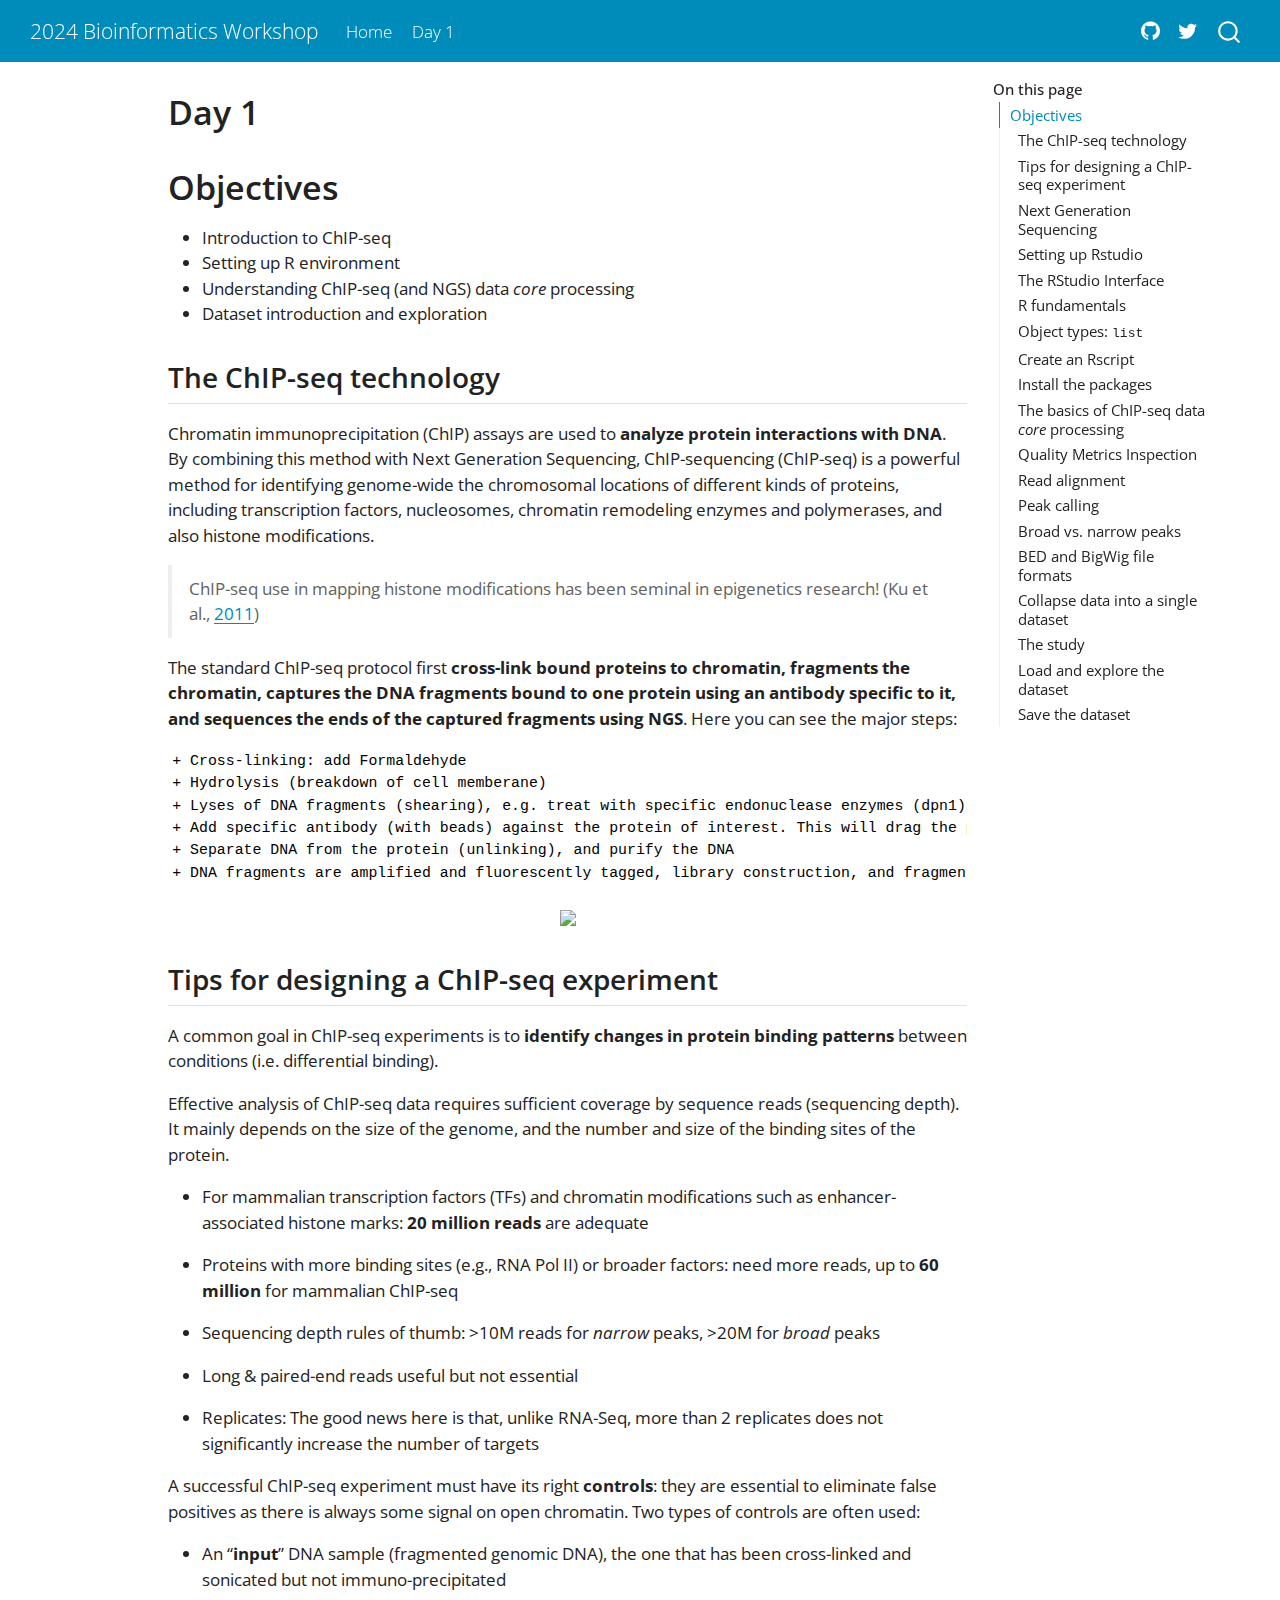
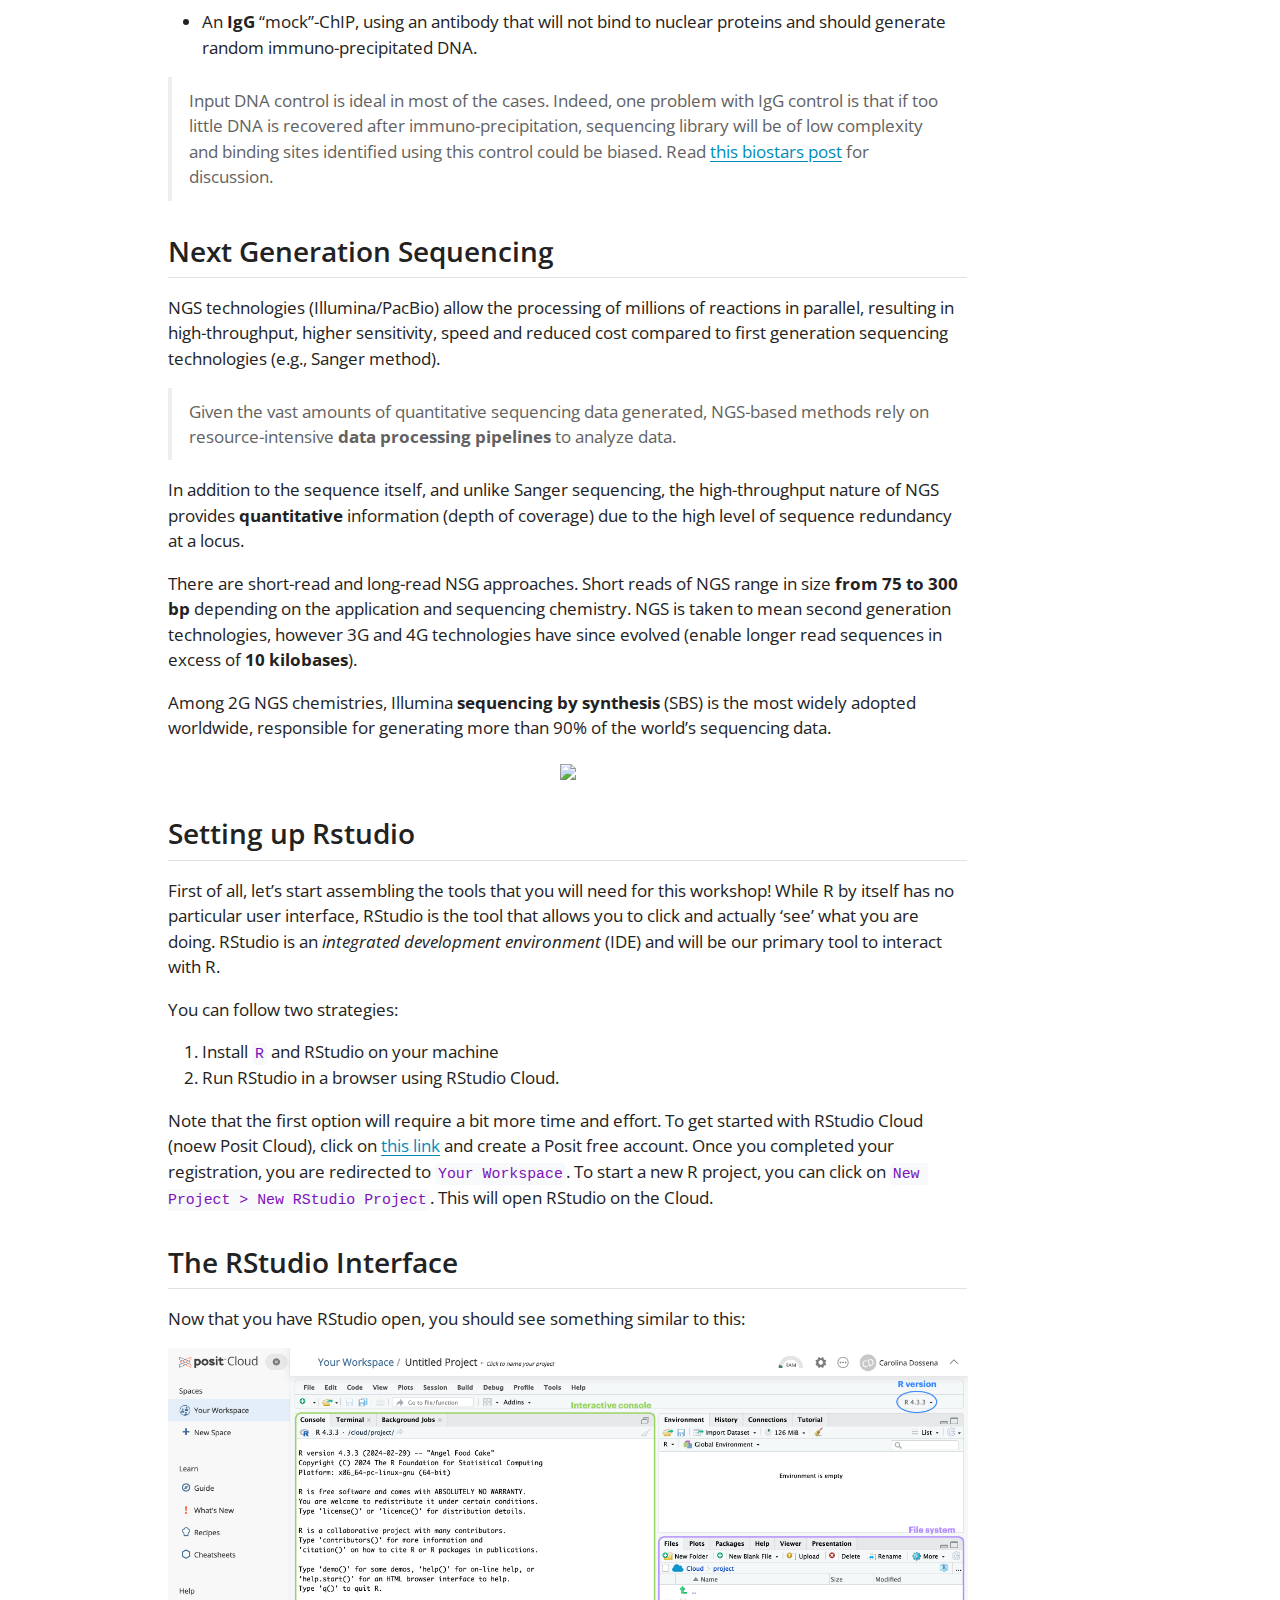
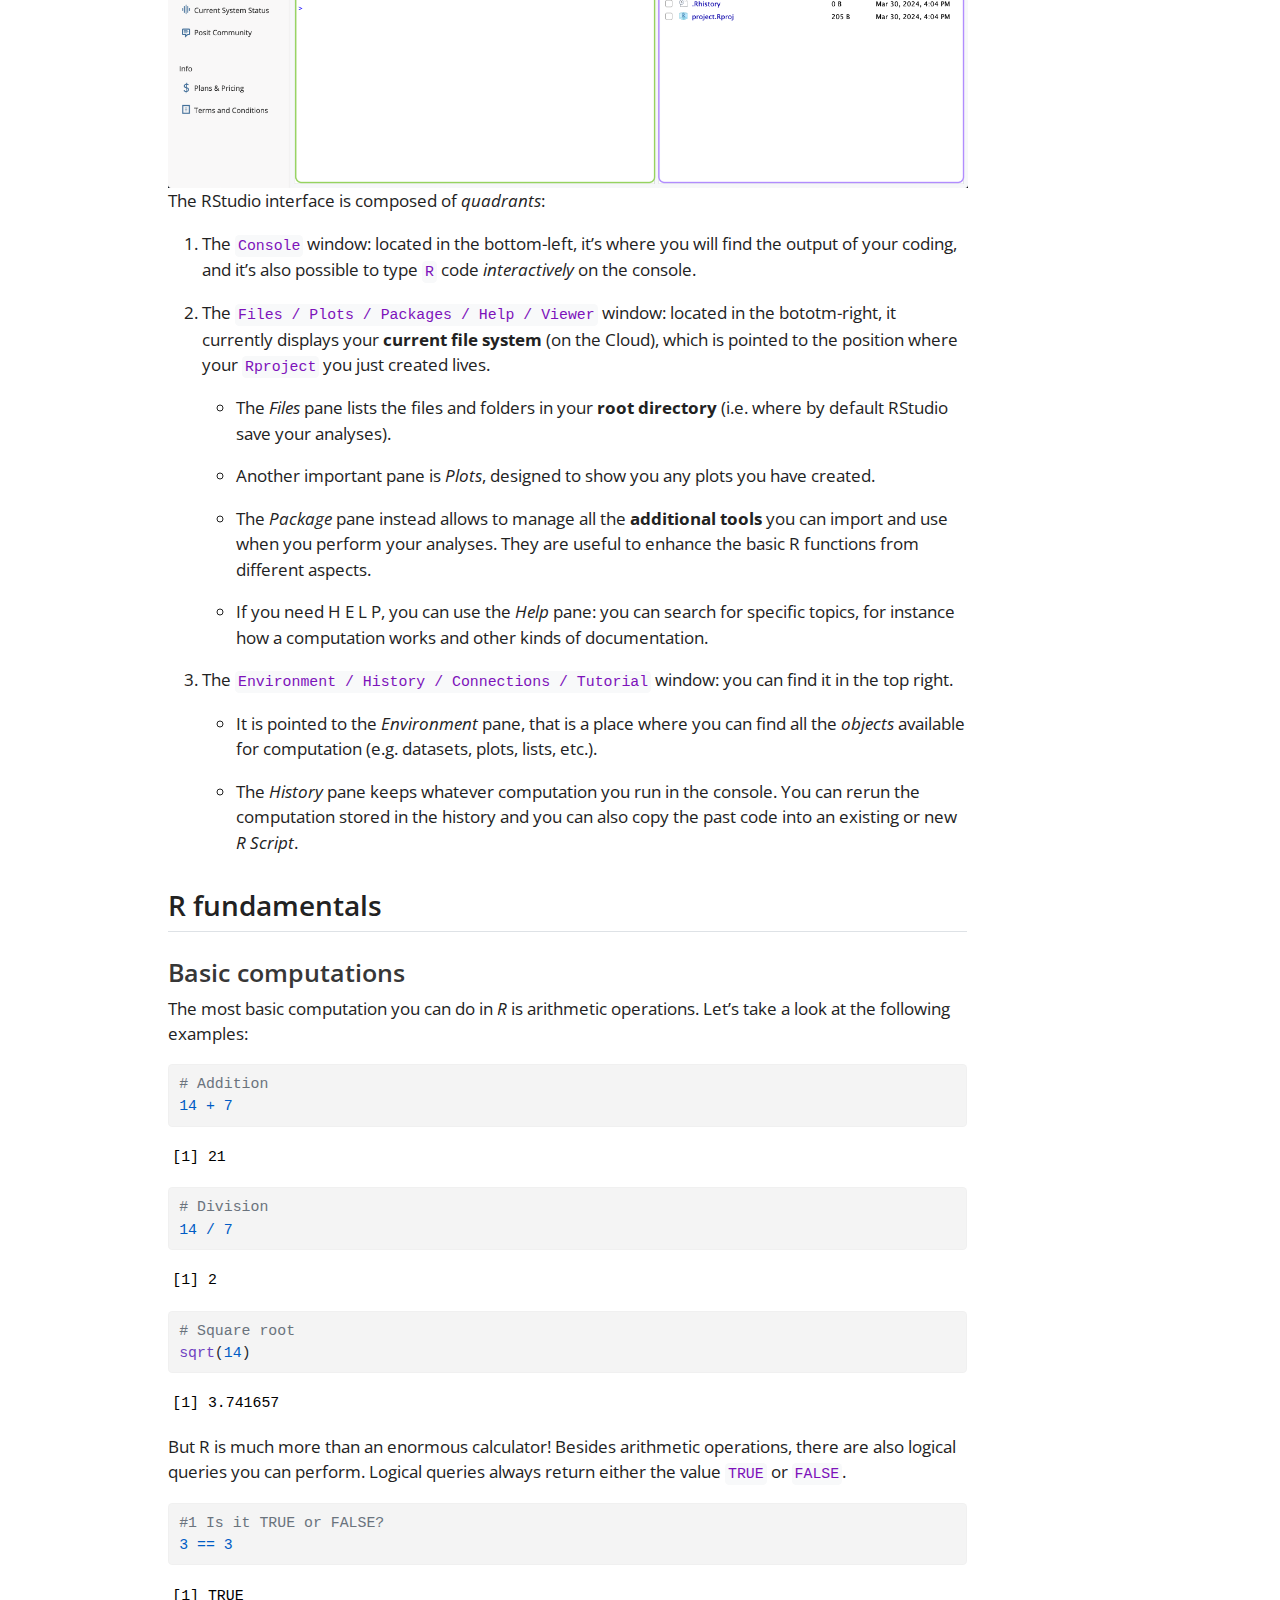
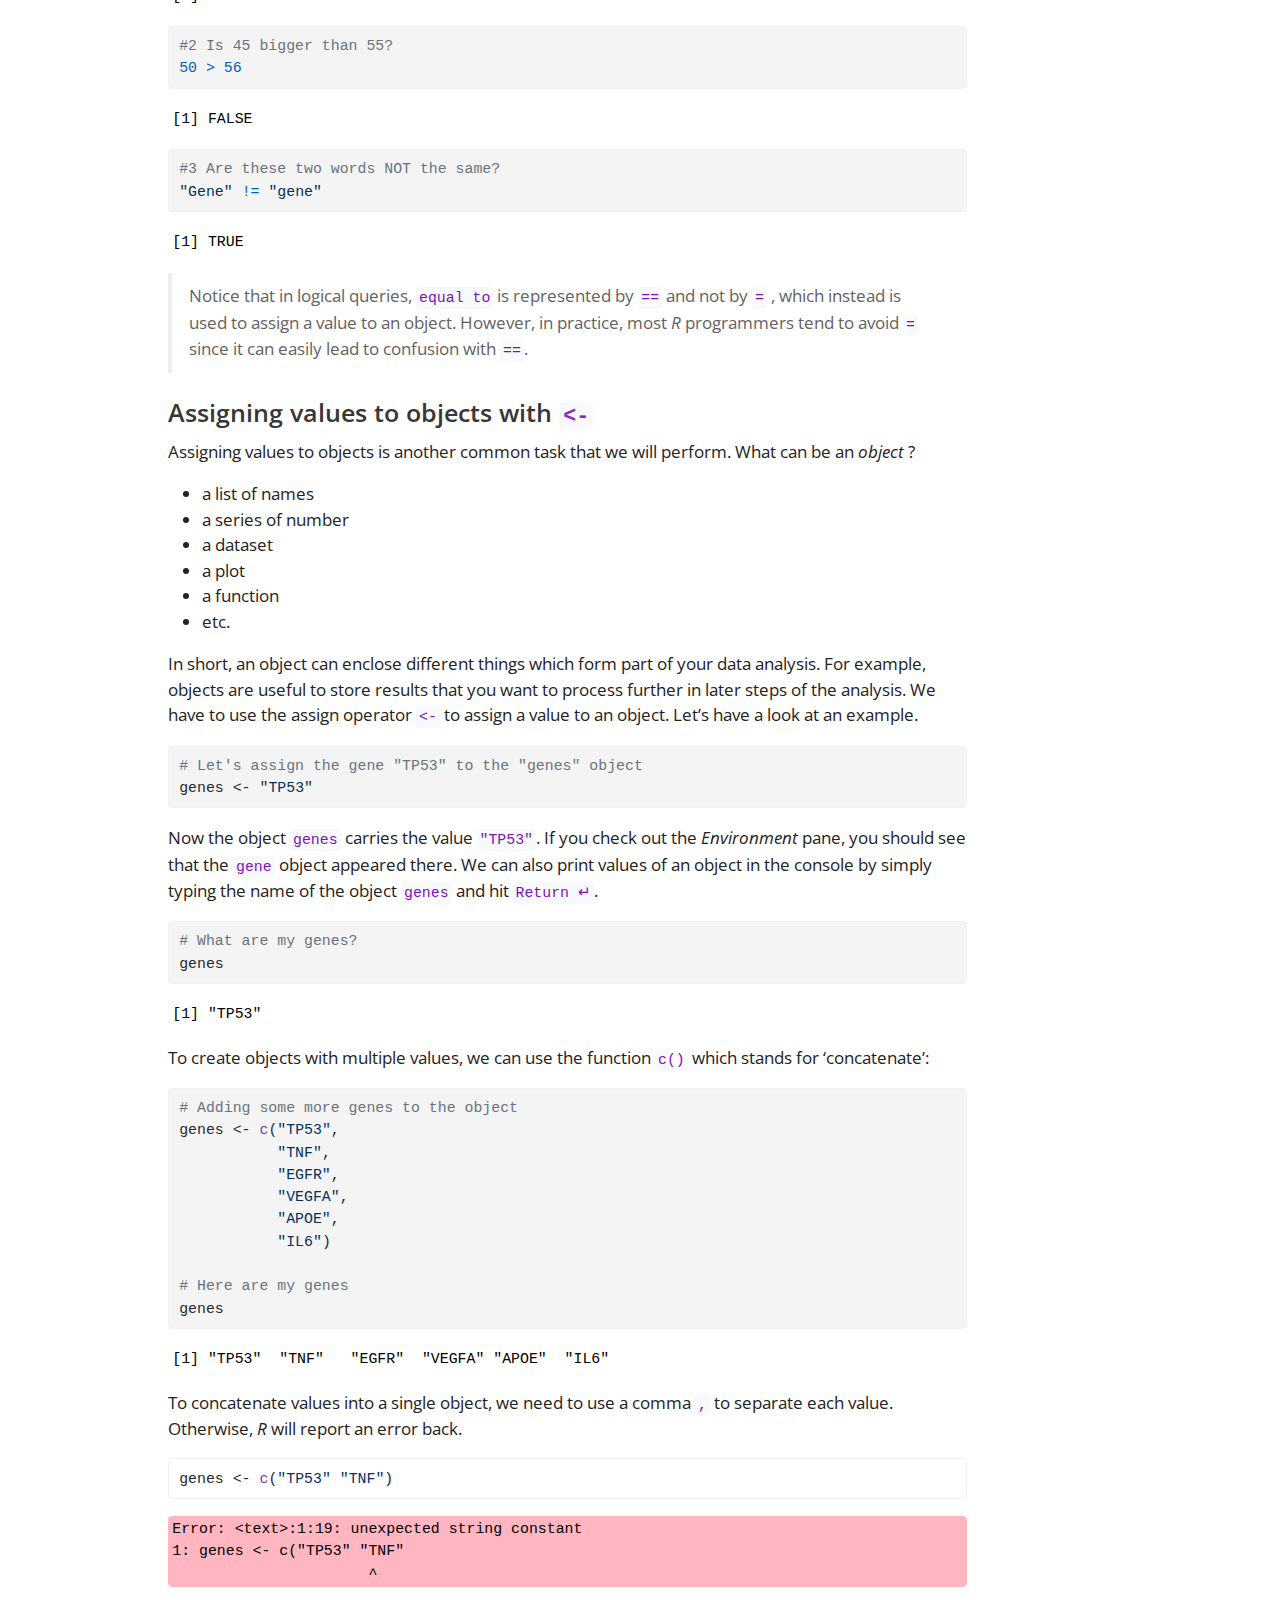
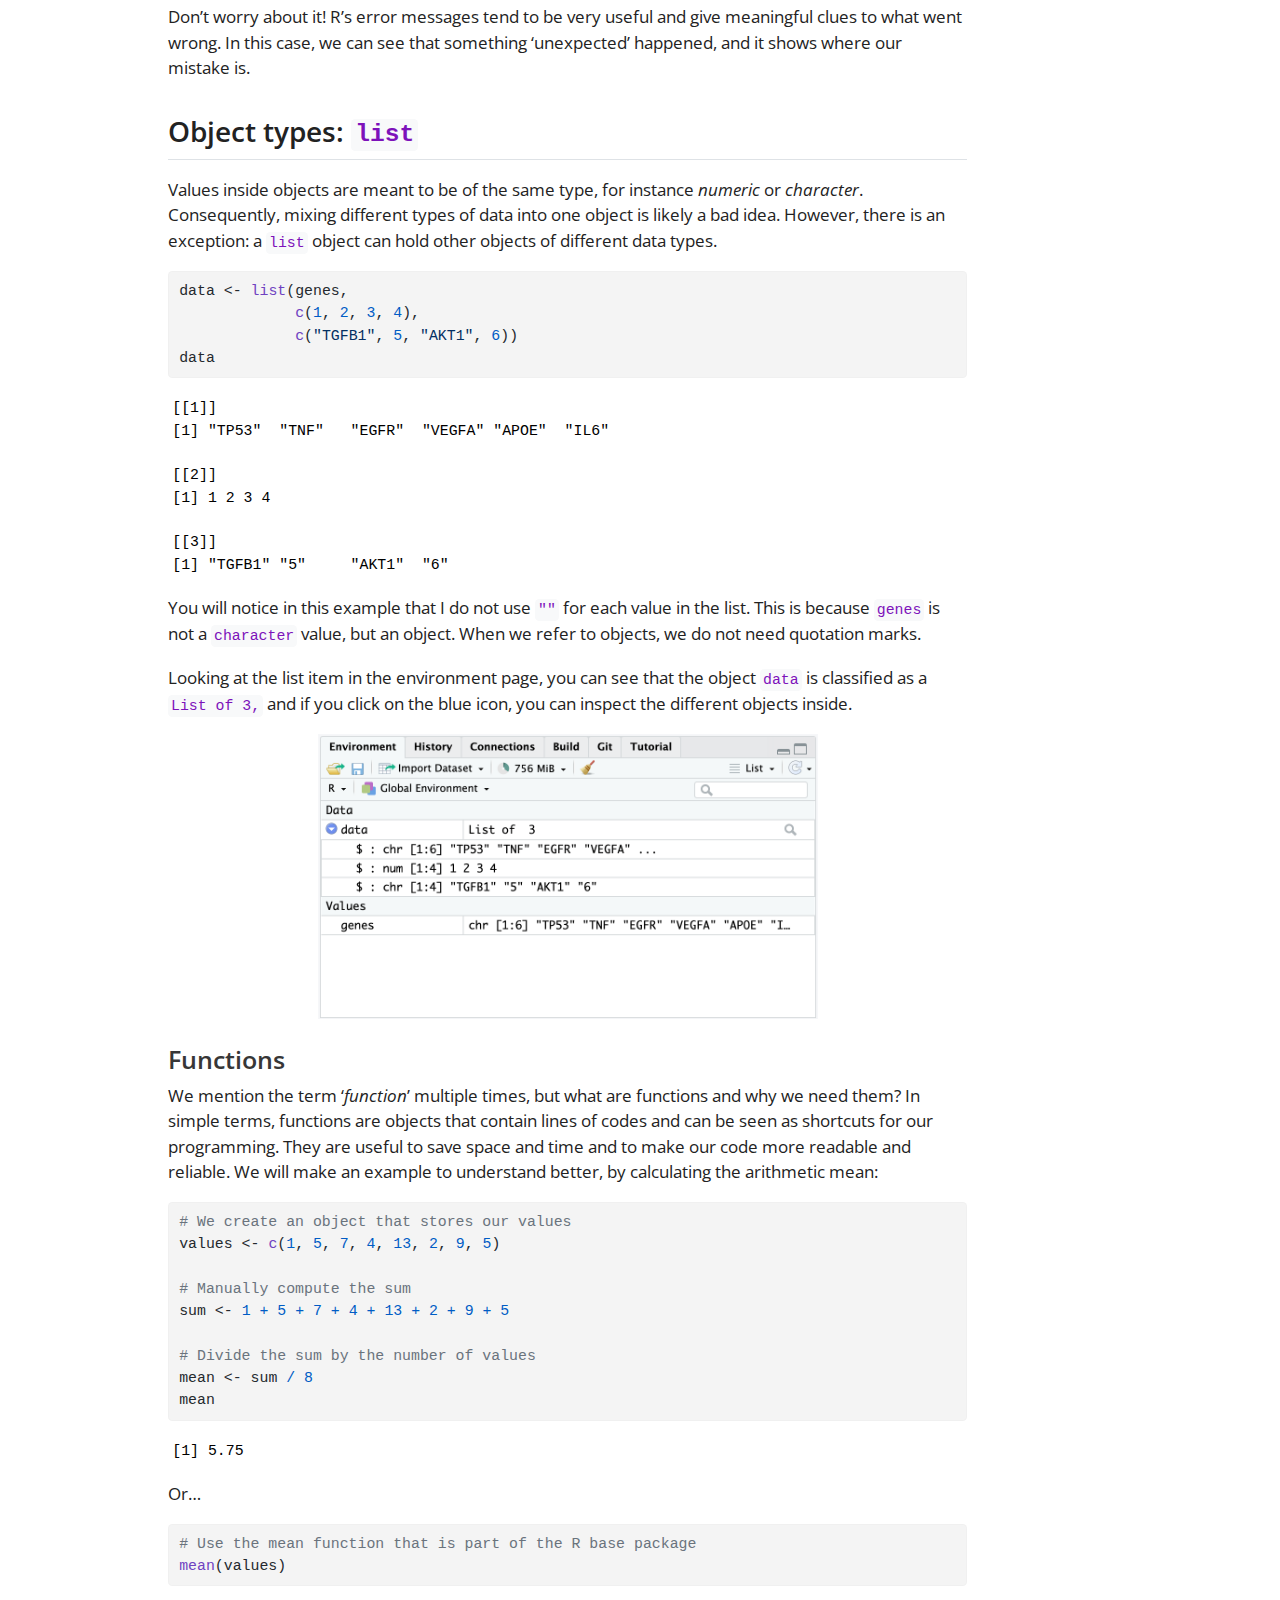
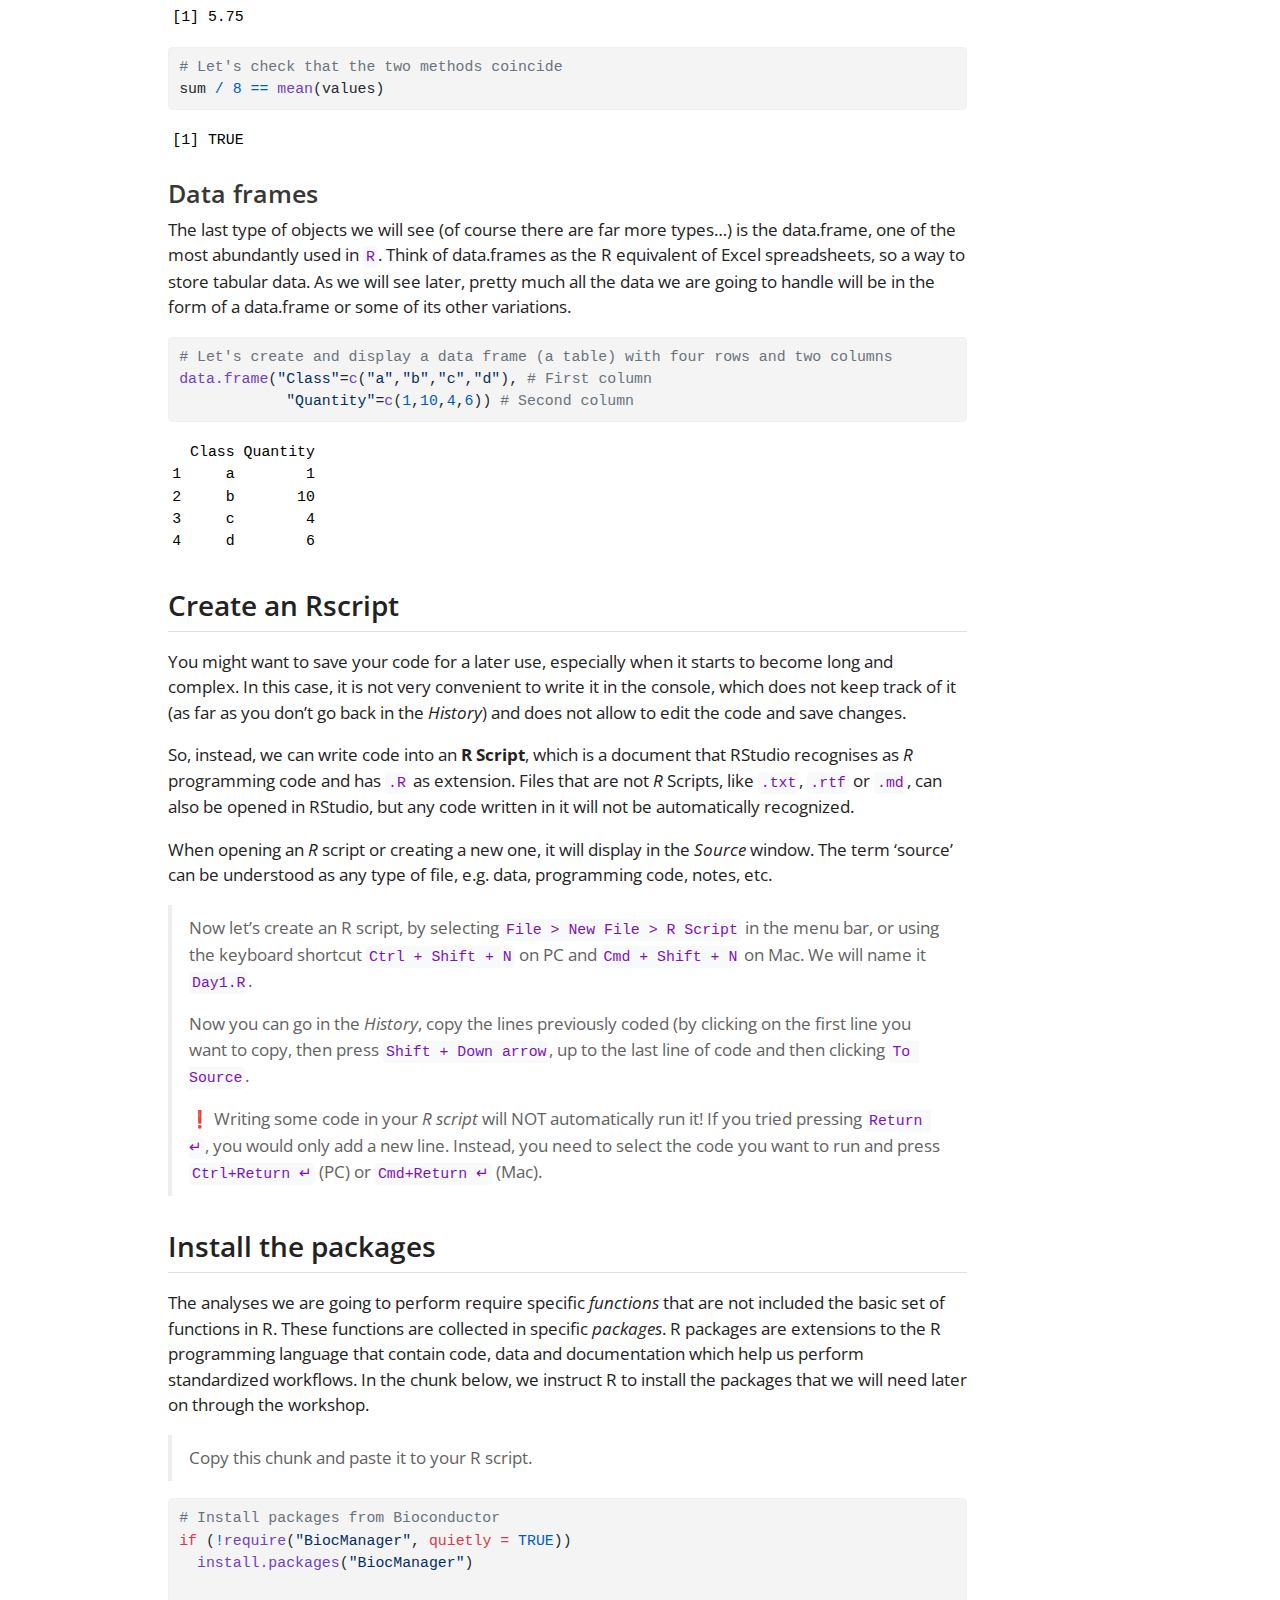
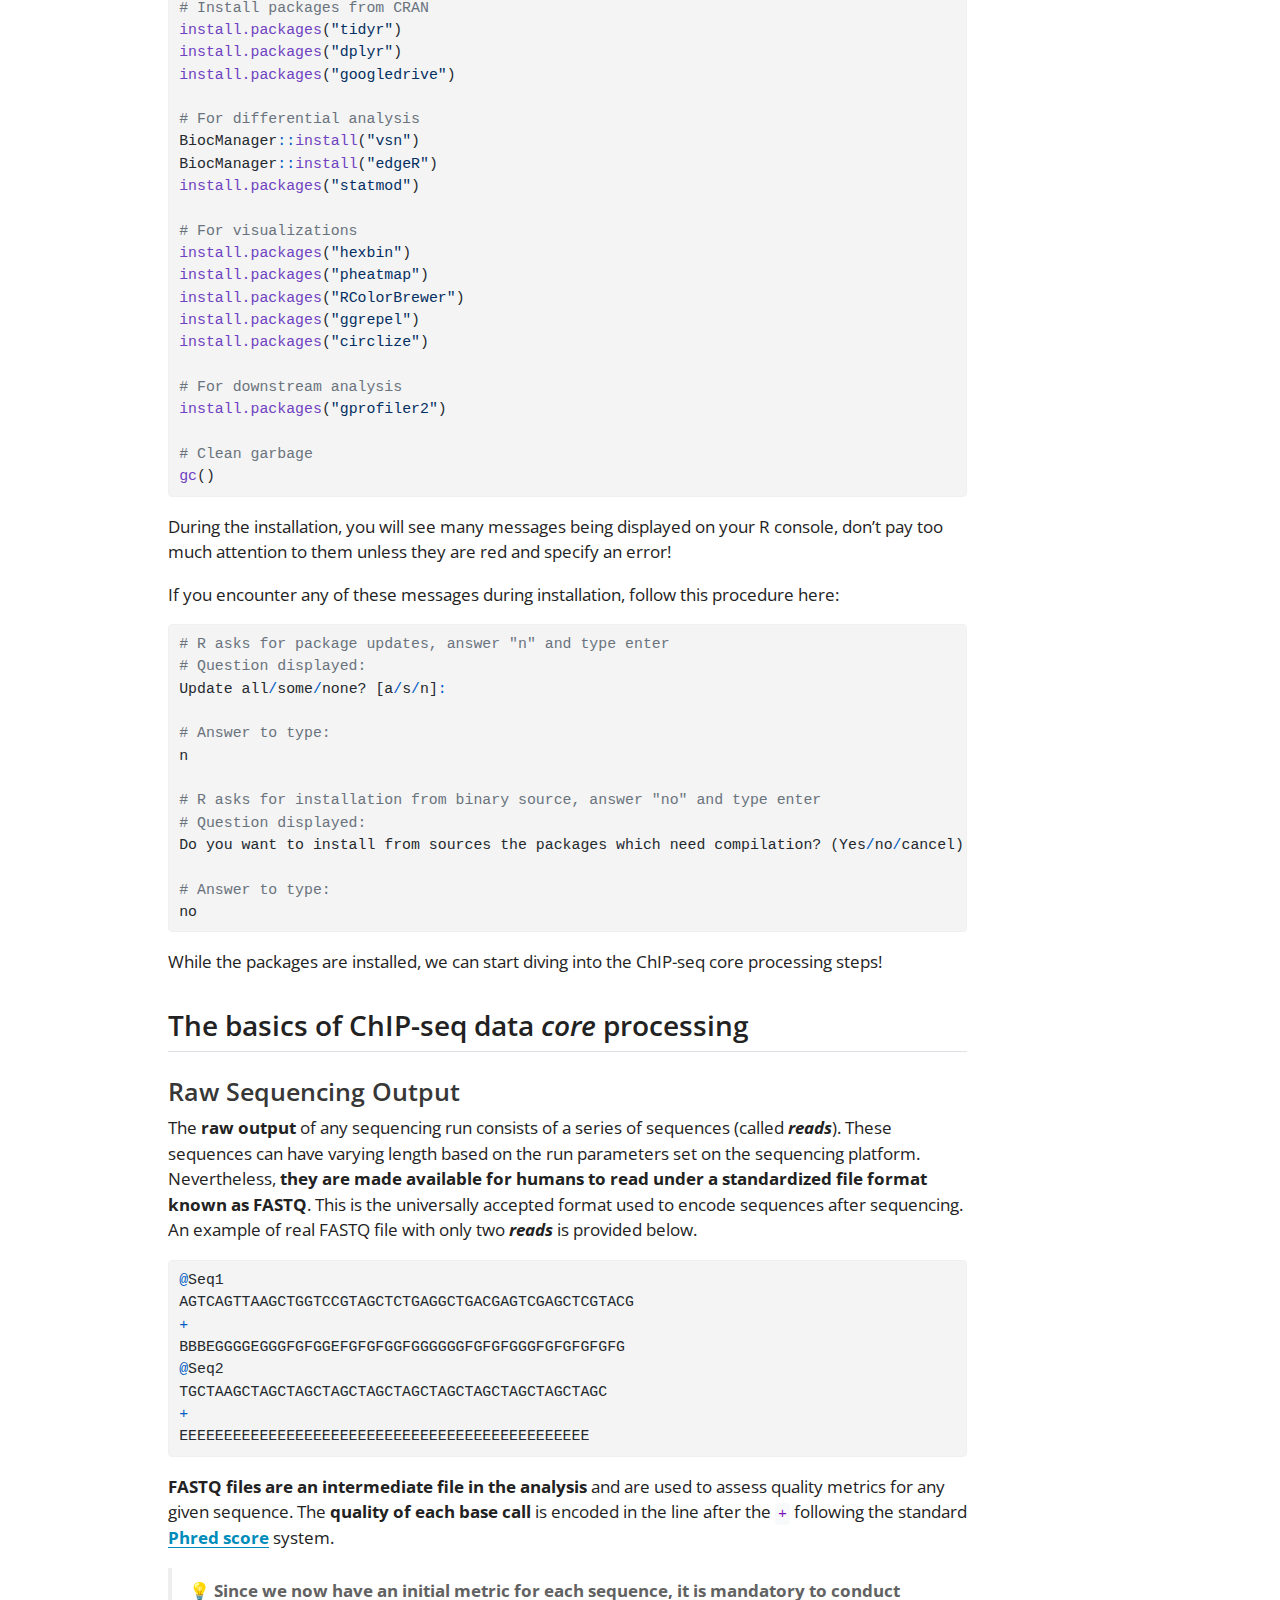
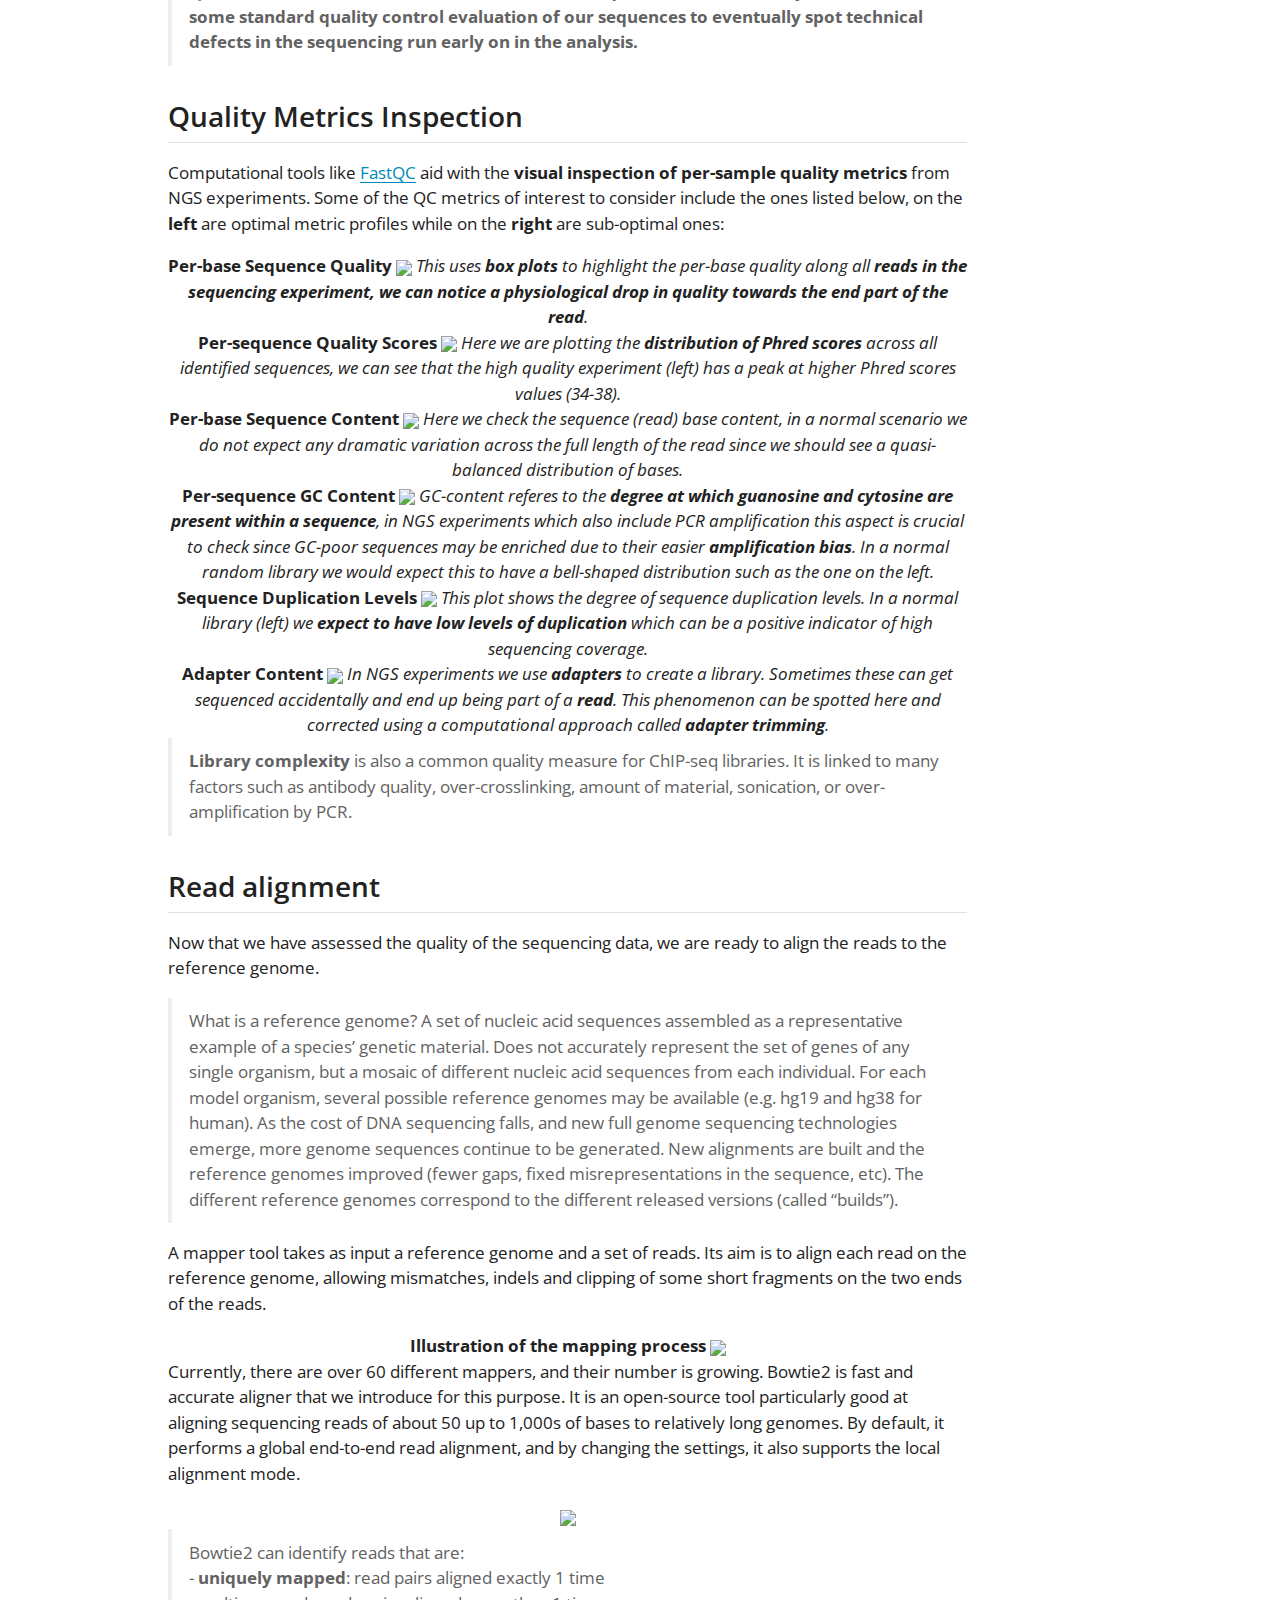
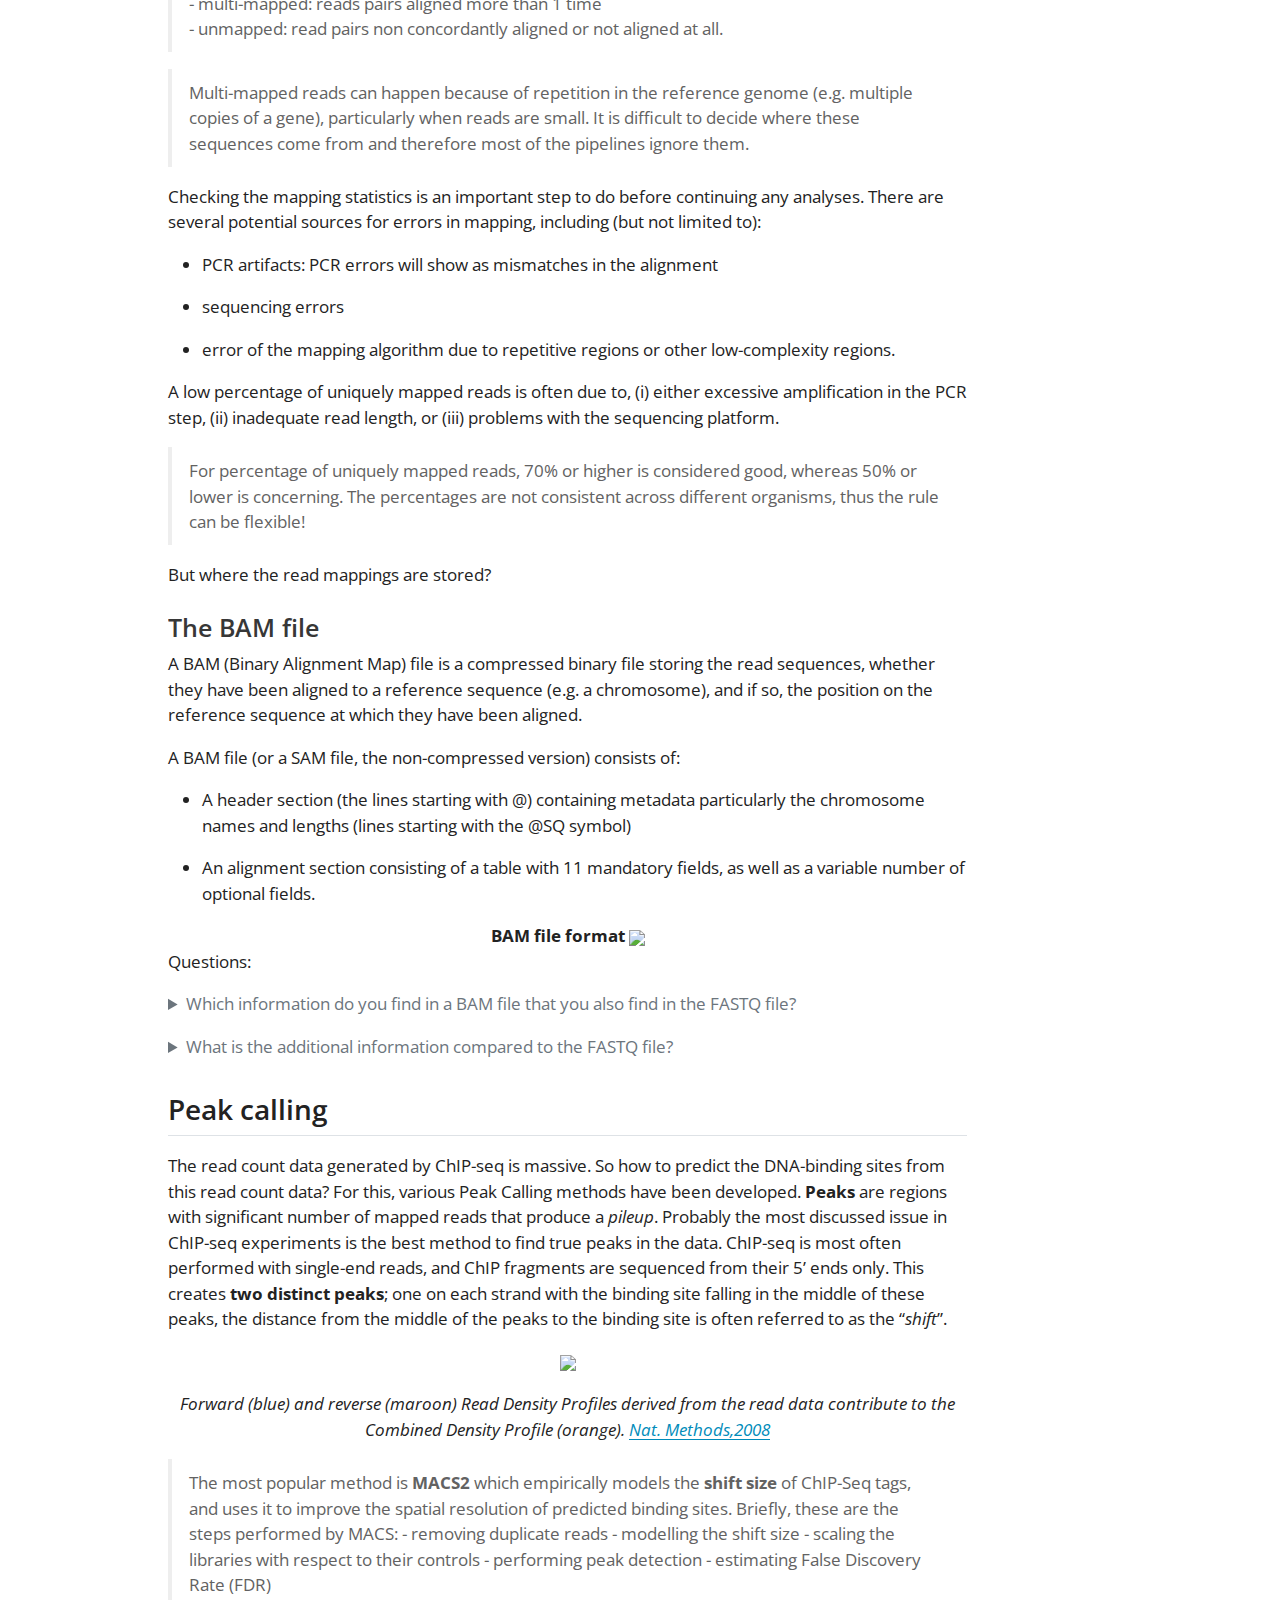
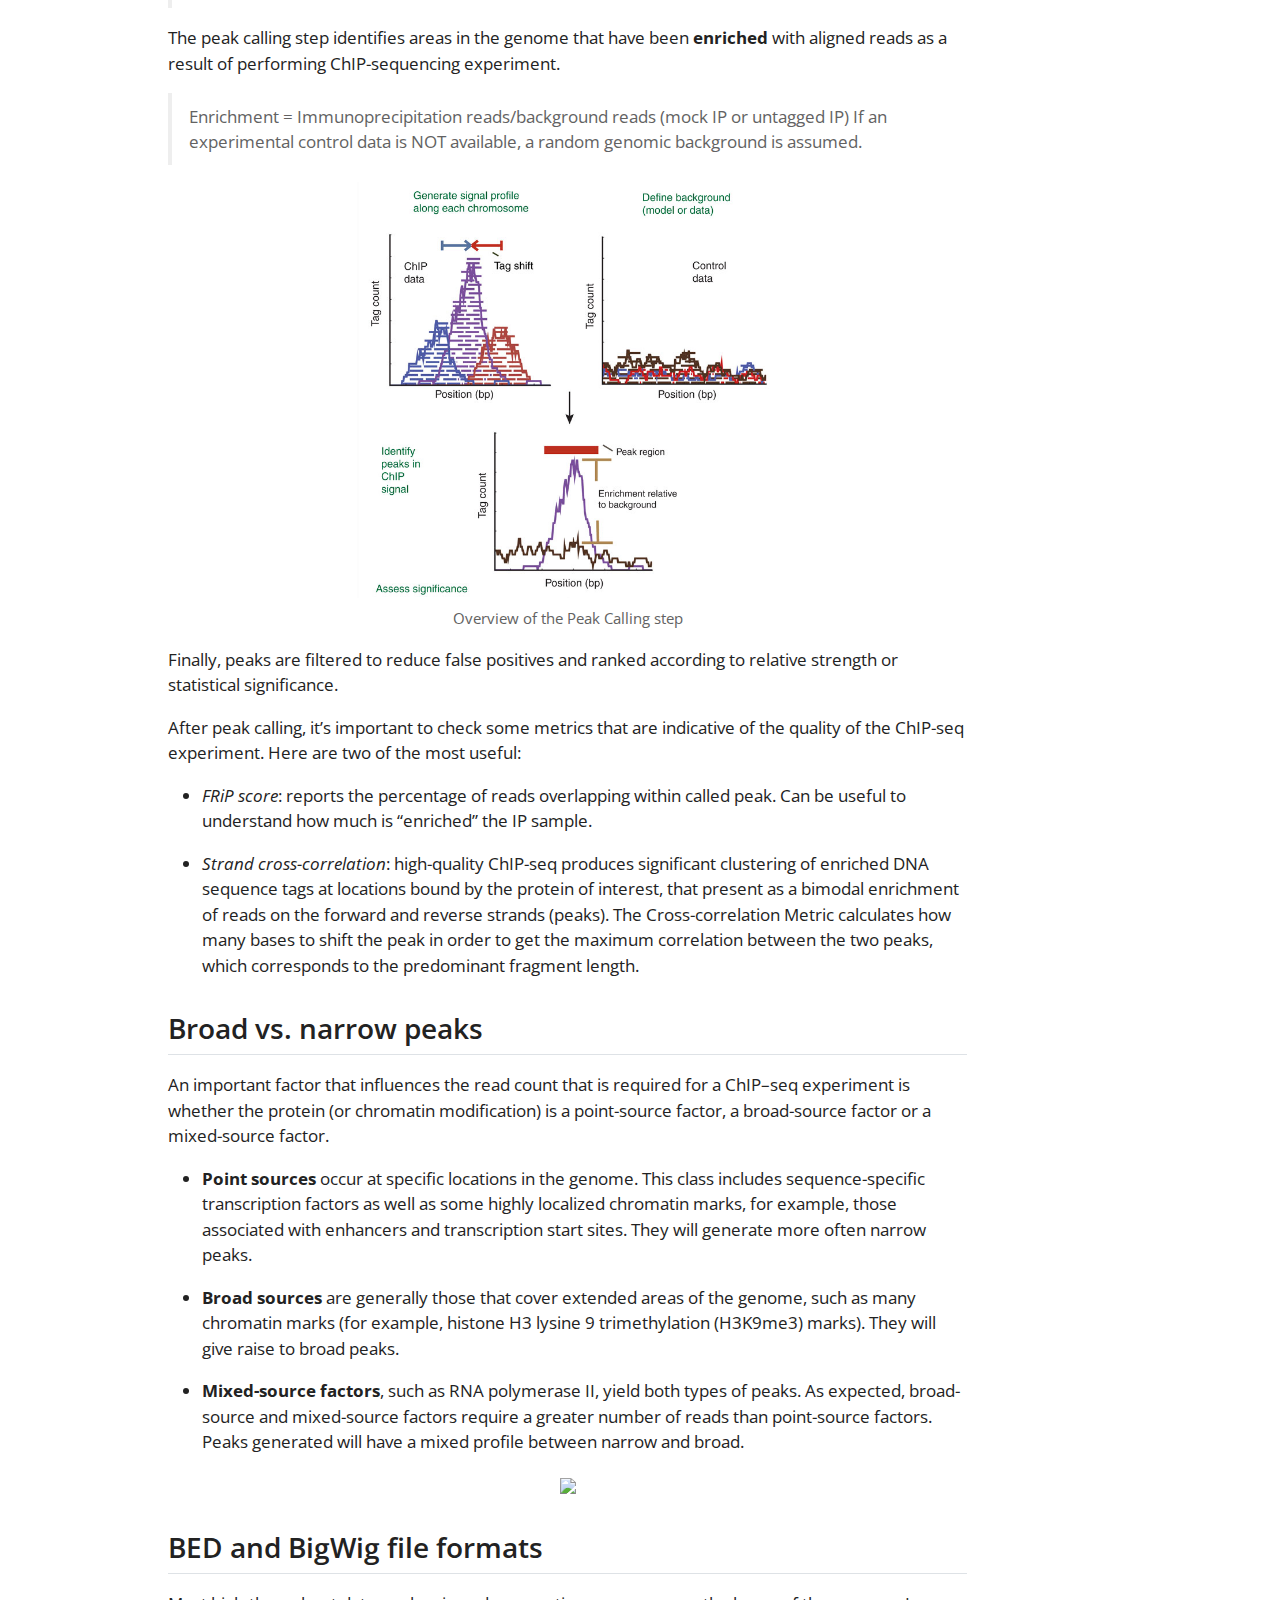
==== docs/pages/Day1.html @ 32d1668d "init commit with website material" ====
<!DOCTYPE html>
<html xmlns="http://www.w3.org/1999/xhtml" lang="en" xml:lang="en"><head>

<meta charset="utf-8">
<meta name="generator" content="quarto-1.4.551">

<meta name="viewport" content="width=device-width, initial-scale=1.0, user-scalable=yes">


<title>2024 Bioinformatics Workshop - Day 1</title>
<style>
code{white-space: pre-wrap;}
span.smallcaps{font-variant: small-caps;}
div.columns{display: flex; gap: min(4vw, 1.5em);}
div.column{flex: auto; overflow-x: auto;}
div.hanging-indent{margin-left: 1.5em; text-indent: -1.5em;}
ul.task-list{list-style: none;}
ul.task-list li input[type="checkbox"] {
  width: 0.8em;
  margin: 0 0.8em 0.2em -1em; /* quarto-specific, see https://github.com/quarto-dev/quarto-cli/issues/4556 */ 
  vertical-align: middle;
}
/* CSS for syntax highlighting */
pre > code.sourceCode { white-space: pre; position: relative; }
pre > code.sourceCode > span { line-height: 1.25; }
pre > code.sourceCode > span:empty { height: 1.2em; }
.sourceCode { overflow: visible; }
code.sourceCode > span { color: inherit; text-decoration: inherit; }
div.sourceCode { margin: 1em 0; }
pre.sourceCode { margin: 0; }
@media screen {
div.sourceCode { overflow: auto; }
}
@media print {
pre > code.sourceCode { white-space: pre-wrap; }
pre > code.sourceCode > span { text-indent: -5em; padding-left: 5em; }
}
pre.numberSource code
  { counter-reset: source-line 0; }
pre.numberSource code > span
  { position: relative; left: -4em; counter-increment: source-line; }
pre.numberSource code > span > a:first-child::before
  { content: counter(source-line);
    position: relative; left: -1em; text-align: right; vertical-align: baseline;
    border: none; display: inline-block;
    -webkit-touch-callout: none; -webkit-user-select: none;
    -khtml-user-select: none; -moz-user-select: none;
    -ms-user-select: none; user-select: none;
    padding: 0 4px; width: 4em;
  }
pre.numberSource { margin-left: 3em;  padding-left: 4px; }
div.sourceCode
  {   }
@media screen {
pre > code.sourceCode > span > a:first-child::before { text-decoration: underline; }
}
</style>


<script src="../site_libs/quarto-nav/quarto-nav.js"></script>
<script src="../site_libs/quarto-nav/headroom.min.js"></script>
<script src="../site_libs/clipboard/clipboard.min.js"></script>
<script src="../site_libs/quarto-search/autocomplete.umd.js"></script>
<script src="../site_libs/quarto-search/fuse.min.js"></script>
<script src="../site_libs/quarto-search/quarto-search.js"></script>
<meta name="quarto:offset" content="../">
<script src="../site_libs/quarto-html/quarto.js"></script>
<script src="../site_libs/quarto-html/popper.min.js"></script>
<script src="../site_libs/quarto-html/tippy.umd.min.js"></script>
<script src="../site_libs/quarto-html/anchor.min.js"></script>
<link href="../site_libs/quarto-html/tippy.css" rel="stylesheet">
<link href="../site_libs/quarto-html/quarto-syntax-highlighting.css" rel="stylesheet" id="quarto-text-highlighting-styles">
<script src="../site_libs/bootstrap/bootstrap.min.js"></script>
<link href="../site_libs/bootstrap/bootstrap-icons.css" rel="stylesheet">
<link href="../site_libs/bootstrap/bootstrap.min.css" rel="stylesheet" id="quarto-bootstrap" data-mode="light">
<script id="quarto-search-options" type="application/json">{
  "location": "navbar",
  "copy-button": false,
  "collapse-after": 3,
  "panel-placement": "end",
  "type": "overlay",
  "limit": 50,
  "keyboard-shortcut": [
    "f",
    "/",
    "s"
  ],
  "show-item-context": false,
  "language": {
    "search-no-results-text": "No results",
    "search-matching-documents-text": "matching documents",
    "search-copy-link-title": "Copy link to search",
    "search-hide-matches-text": "Hide additional matches",
    "search-more-match-text": "more match in this document",
    "search-more-matches-text": "more matches in this document",
    "search-clear-button-title": "Clear",
    "search-text-placeholder": "",
    "search-detached-cancel-button-title": "Cancel",
    "search-submit-button-title": "Submit",
    "search-label": "Search"
  }
}</script>


</head>

<body class="nav-fixed">

<div id="quarto-search-results"></div>
  <header id="quarto-header" class="headroom fixed-top">
    <nav class="navbar navbar-expand-lg " data-bs-theme="dark">
      <div class="navbar-container container-fluid">
      <div class="navbar-brand-container mx-auto">
    <a class="navbar-brand" href="../index.html">
    <span class="navbar-title">2024 Bioinformatics Workshop</span>
    </a>
  </div>
            <div id="quarto-search" class="" title="Search"></div>
          <button class="navbar-toggler" type="button" data-bs-toggle="collapse" data-bs-target="#navbarCollapse" aria-controls="navbarCollapse" aria-expanded="false" aria-label="Toggle navigation" onclick="if (window.quartoToggleHeadroom) { window.quartoToggleHeadroom(); }">
  <span class="navbar-toggler-icon"></span>
</button>
          <div class="collapse navbar-collapse" id="navbarCollapse">
            <ul class="navbar-nav navbar-nav-scroll me-auto">
  <li class="nav-item">
    <a class="nav-link" href="../pages/index.html"> 
<span class="menu-text">Home</span></a>
  </li>  
  <li class="nav-item">
    <a class="nav-link active" href="../pages/Day1.html" aria-current="page"> 
<span class="menu-text">Day 1</span></a>
  </li>  
</ul>
            <ul class="navbar-nav navbar-nav-scroll ms-auto">
  <li class="nav-item compact">
    <a class="nav-link" href="https://github.com/paganilab"> <i class="bi bi-github" role="img">
</i> 
<span class="menu-text"></span></a>
  </li>  
  <li class="nav-item compact">
    <a class="nav-link" href="https://twitter.com/LabPagani"> <i class="bi bi-twitter" role="img">
</i> 
<span class="menu-text"></span></a>
  </li>  
</ul>
          </div> <!-- /navcollapse -->
          <div class="quarto-navbar-tools">
</div>
      </div> <!-- /container-fluid -->
    </nav>
</header>
<!-- content -->
<div id="quarto-content" class="quarto-container page-columns page-rows-contents page-layout-article page-navbar">
<!-- sidebar -->
<!-- margin-sidebar -->
    <div id="quarto-margin-sidebar" class="sidebar margin-sidebar">
        <nav id="TOC" role="doc-toc" class="toc-active">
    <h2 id="toc-title">On this page</h2>
   
  <ul>
  <li><a href="#objectives" id="toc-objectives" class="nav-link active" data-scroll-target="#objectives">Objectives</a>
  <ul class="collapse">
  <li><a href="#the-chip-seq-technology" id="toc-the-chip-seq-technology" class="nav-link" data-scroll-target="#the-chip-seq-technology">The ChIP-seq technology</a></li>
  <li><a href="#tips-for-designing-a-chip-seq-experiment" id="toc-tips-for-designing-a-chip-seq-experiment" class="nav-link" data-scroll-target="#tips-for-designing-a-chip-seq-experiment">Tips for designing a ChIP-seq experiment</a></li>
  <li><a href="#next-generation-sequencing" id="toc-next-generation-sequencing" class="nav-link" data-scroll-target="#next-generation-sequencing">Next Generation Sequencing</a></li>
  <li><a href="#setting-up-rstudio" id="toc-setting-up-rstudio" class="nav-link" data-scroll-target="#setting-up-rstudio">Setting up Rstudio</a></li>
  <li><a href="#the-rstudio-interface" id="toc-the-rstudio-interface" class="nav-link" data-scroll-target="#the-rstudio-interface">The RStudio Interface</a></li>
  <li><a href="#r-fundamentals" id="toc-r-fundamentals" class="nav-link" data-scroll-target="#r-fundamentals">R fundamentals</a>
  <ul class="collapse">
  <li><a href="#basic-computations" id="toc-basic-computations" class="nav-link" data-scroll-target="#basic-computations">Basic computations</a></li>
  <li><a href="#assigning-values-to-objects-with--" id="toc-assigning-values-to-objects-with--" class="nav-link" data-scroll-target="#assigning-values-to-objects-with--">Assigning values to objects with <code>&lt;-</code></a></li>
  </ul></li>
  <li><a href="#object-types-list" id="toc-object-types-list" class="nav-link" data-scroll-target="#object-types-list">Object types: <code>list</code></a>
  <ul class="collapse">
  <li><a href="#functions" id="toc-functions" class="nav-link" data-scroll-target="#functions">Functions</a></li>
  <li><a href="#data-frames" id="toc-data-frames" class="nav-link" data-scroll-target="#data-frames">Data frames</a></li>
  </ul></li>
  <li><a href="#create-an-rscript" id="toc-create-an-rscript" class="nav-link" data-scroll-target="#create-an-rscript">Create an Rscript</a></li>
  <li><a href="#install-the-packages" id="toc-install-the-packages" class="nav-link" data-scroll-target="#install-the-packages">Install the packages</a></li>
  <li><a href="#the-basics-of-chip-seq-data-core-processing" id="toc-the-basics-of-chip-seq-data-core-processing" class="nav-link" data-scroll-target="#the-basics-of-chip-seq-data-core-processing">The basics of ChIP-seq data <em>core</em> processing</a>
  <ul class="collapse">
  <li><a href="#raw-sequencing-output" id="toc-raw-sequencing-output" class="nav-link" data-scroll-target="#raw-sequencing-output">Raw Sequencing Output</a></li>
  </ul></li>
  <li><a href="#quality-metrics-inspection" id="toc-quality-metrics-inspection" class="nav-link" data-scroll-target="#quality-metrics-inspection">Quality Metrics Inspection</a></li>
  <li><a href="#read-alignment" id="toc-read-alignment" class="nav-link" data-scroll-target="#read-alignment">Read alignment</a>
  <ul class="collapse">
  <li><a href="#the-bam-file" id="toc-the-bam-file" class="nav-link" data-scroll-target="#the-bam-file">The BAM file</a></li>
  </ul></li>
  <li><a href="#peak-calling" id="toc-peak-calling" class="nav-link" data-scroll-target="#peak-calling">Peak calling</a></li>
  <li><a href="#broad-vs.-narrow-peaks" id="toc-broad-vs.-narrow-peaks" class="nav-link" data-scroll-target="#broad-vs.-narrow-peaks">Broad vs.&nbsp;narrow peaks</a></li>
  <li><a href="#bed-and-bigwig-file-formats" id="toc-bed-and-bigwig-file-formats" class="nav-link" data-scroll-target="#bed-and-bigwig-file-formats">BED and BigWig file formats</a></li>
  <li><a href="#collapse-data-into-a-single-dataset" id="toc-collapse-data-into-a-single-dataset" class="nav-link" data-scroll-target="#collapse-data-into-a-single-dataset">Collapse data into a single dataset</a>
  <ul class="collapse">
  <li><a href="#counting-reads-in-consensus-peaks" id="toc-counting-reads-in-consensus-peaks" class="nav-link" data-scroll-target="#counting-reads-in-consensus-peaks">Counting reads in consensus peaks</a></li>
  </ul></li>
  <li><a href="#the-study" id="toc-the-study" class="nav-link" data-scroll-target="#the-study">The study</a></li>
  <li><a href="#load-and-explore-the-dataset" id="toc-load-and-explore-the-dataset" class="nav-link" data-scroll-target="#load-and-explore-the-dataset">Load and explore the dataset</a></li>
  <li><a href="#save-the-dataset" id="toc-save-the-dataset" class="nav-link" data-scroll-target="#save-the-dataset">Save the dataset</a></li>
  </ul></li>
  </ul>
</nav>
    </div>
<!-- main -->
<main class="content" id="quarto-document-content">

<header id="title-block-header" class="quarto-title-block default">
<div class="quarto-title">
<h1 class="title">Day 1</h1>
</div>



<div class="quarto-title-meta">

    
  
    
  </div>
  


</header>


<style>
div.col pre { background-color:lightpink; }
div.col pre.r { background-color:white; }
</style>
<section id="objectives" class="level1">
<h1>Objectives</h1>
<ul>
<li>Introduction to ChIP-seq</li>
<li>Setting up R environment</li>
<li>Understanding ChIP-seq (and NGS) data <em>core</em> processing</li>
<li>Dataset introduction and exploration</li>
</ul>
<section id="the-chip-seq-technology" class="level2">
<h2 class="anchored" data-anchor-id="the-chip-seq-technology">The ChIP-seq technology</h2>
<p>Chromatin immunoprecipitation (ChIP) assays are used to <strong>analyze protein interactions with DNA</strong>. By combining this method with Next Generation Sequencing, ChIP-sequencing (ChIP-seq) is a powerful method for identifying genome-wide the chromosomal locations of different kinds of proteins, including transcription factors, nucleosomes, chromatin remodeling enzymes and polymerases, and also histone modifications.</p>
<blockquote class="blockquote">
<p>ChIP-seq use in mapping histone modifications has been seminal in epigenetics research! (Ku et al., <a href="https://pubmed.ncbi.nlm.nih.gov/21825079/">2011</a>)</p>
</blockquote>
<p>The standard ChIP-seq protocol first <strong>cross-link bound proteins to chromatin, fragments the chromatin, captures the DNA fragments bound to one protein using an antibody specific to it, and sequences the ends of the captured fragments using NGS</strong>. Here you can see the major steps:</p>
<pre><code>+ Cross-linking: add Formaldehyde
+ Hydrolysis (breakdown of cell memberane)
+ Lyses of DNA fragments (shearing), e.g. treat with specific endonuclease enzymes (dpn1)
+ Add specific antibody (with beads) against the protein of interest. This will drag the protein down by immuno-precipitation
+ Separate DNA from the protein (unlinking), and purify the DNA
+ DNA fragments are amplified and fluorescently tagged, library construction, and fragments are then sequenced</code></pre>
<center>
<div>
<p><img src="https://www.creativebiomart.net/epigenetics/wp-content/themes/epigenetics/upload/images/1-6-1-1-2-Transcription-Factor-ChIP-Seq-1.jpg" width="500"></p>
</div>
</center>
</section>
<section id="tips-for-designing-a-chip-seq-experiment" class="level2">
<h2 class="anchored" data-anchor-id="tips-for-designing-a-chip-seq-experiment">Tips for designing a ChIP-seq experiment</h2>
<p>A common goal in ChIP-seq experiments is to <strong>identify changes in protein binding patterns</strong> between conditions (i.e.&nbsp;differential binding).</p>
<p>Effective analysis of ChIP-seq data requires sufficient coverage by sequence reads (sequencing depth). It mainly depends on the size of the genome, and the number and size of the binding sites of the protein.</p>
<ul>
<li><p>For mammalian transcription factors (TFs) and chromatin modifications such as enhancer-associated histone marks: <strong>20 million reads</strong> are adequate</p></li>
<li><p>Proteins with more binding sites (e.g., RNA Pol II) or broader factors: need more reads, up to <strong>60 million</strong> for mammalian ChIP-seq</p></li>
<li><p>Sequencing depth rules of thumb: &gt;10M reads for <em>narrow</em> peaks, &gt;20M for <em>broad</em> peaks</p></li>
<li><p>Long &amp; paired-end reads useful but not essential</p></li>
<li><p>Replicates: The good news here is that, unlike RNA-Seq, more than 2 replicates does not significantly increase the number of targets</p></li>
</ul>
<p>A successful ChIP-seq experiment must have its right <strong>controls</strong>: they are essential to eliminate false positives as there is always some signal on open chromatin. Two types of controls are often used:</p>
<ul>
<li><p>An “<strong>input</strong>” DNA sample (fragmented genomic DNA), the one that has been cross-linked and sonicated but not immuno-precipitated</p></li>
<li><p>An <strong>IgG</strong> “mock”-ChIP, using an antibody that will not bind to nuclear proteins and should generate random immuno-precipitated DNA.</p></li>
</ul>
<blockquote class="blockquote">
<p>Input DNA control is ideal in most of the cases. Indeed, one problem with IgG control is that if too little DNA is recovered after immuno-precipitation, sequencing library will be of low complexity and binding sites identified using this control could be biased. Read <a href="https://www.biostars.org/p/15817/">this biostars post</a> for discussion.</p>
</blockquote>
</section>
<section id="next-generation-sequencing" class="level2">
<h2 class="anchored" data-anchor-id="next-generation-sequencing">Next Generation Sequencing</h2>
<p>NGS technologies (Illumina/PacBio) allow the processing of millions of reactions in parallel, resulting in high-throughput, higher sensitivity, speed and reduced cost compared to first generation sequencing technologies (e.g., Sanger method).</p>
<blockquote class="blockquote">
<p>Given the vast amounts of quantitative sequencing data generated, NGS-based methods rely on resource-intensive <strong>data processing pipelines</strong> to analyze data.</p>
</blockquote>
<p>In addition to the sequence itself, and unlike Sanger sequencing, the high-throughput nature of NGS provides <strong>quantitative</strong> information (depth of coverage) due to the high level of sequence redundancy at a locus.</p>
<p>There are short-read and long-read NSG approaches. Short reads of NGS range in size <strong>from 75 to 300 bp</strong> depending on the application and sequencing chemistry. NGS is taken to mean second generation technologies, however 3G and 4G technologies have since evolved (enable longer read sequences in excess of <strong>10 kilobases</strong>).</p>
<p>Among 2G NGS chemistries, Illumina <strong>sequencing by synthesis</strong> (SBS) is the most widely adopted worldwide, responsible for generating more than 90% of the world’s sequencing data.</p>
<center>
<div>
<p><img src="https://efsa.onlinelibrary.wiley.com/cms/asset/3d005e92-0c1d-498a-b8d1-8796597dc74c/efs2e16086-fig-0004-m.jpg" width="500"></p>
</div>
</center></section>
<section id="setting-up-rstudio" class="level2">
<h2 class="anchored" data-anchor-id="setting-up-rstudio">Setting up Rstudio</h2>
<p>First of all, let’s start assembling the tools that you will need for this workshop! While R by itself has no particular user interface, RStudio is the tool that allows you to click and actually ‘see’ what you are doing. RStudio is an <em>integrated development environment</em> (IDE) and will be our primary tool to interact with R.</p>
<p>You can follow two strategies:</p>
<ol type="1">
<li>Install <code>R</code> and RStudio on your machine</li>
<li>Run RStudio in a browser using RStudio Cloud.</li>
</ol>
<p>Note that the first option will require a bit more time and effort. To get started with RStudio Cloud (noew Posit Cloud), click on <a href="https://posit.cloud/plans/free">this link</a> and create a Posit free account. Once you completed your registration, you are redirected to <code>Your Workspace</code>. To start a new R project, you can click on <code>New Project &gt; New RStudio Project</code>. This will open RStudio on the Cloud.</p>
</section>
<section id="the-rstudio-interface" class="level2">
<h2 class="anchored" data-anchor-id="the-rstudio-interface">The RStudio Interface</h2>
<p>Now that you have RStudio open, you should see something similar to this:</p>
<center>
<img src="../pics/posit_interface.png" width="800">
</center>
<p>The RStudio interface is composed of <em>quadrants</em>:</p>
<ol type="1">
<li><p>The <code>Console</code> window: located in the bottom-left, it’s where you will find the output of your coding, and it’s also possible to type <code>R</code> code <em>interactively</em> on the console.</p></li>
<li><p>The <code>Files / Plots / Packages / Help / Viewer</code> window: located in the bototm-right, it currently displays your <strong>current file system</strong> (on the Cloud), which is pointed to the position where your <code>Rproject</code> you just created lives.</p>
<ul>
<li><p>The <em>Files</em> pane lists the files and folders in your <strong>root directory</strong> (i.e.&nbsp;where by default RStudio save your analyses).</p></li>
<li><p>Another important pane is <em>Plots</em>, designed to show you any plots you have created.</p></li>
<li><p>The <em>Package</em> pane instead allows to manage all the <strong>additional tools</strong> you can import and use when you perform your analyses. They are useful to enhance the basic R functions from different aspects.</p></li>
<li><p>If you need H E L P, you can use the <em>Help</em> pane: you can search for specific topics, for instance how a computation works and other kinds of documentation.</p></li>
</ul></li>
<li><p>The <code>Environment / History / Connections / Tutorial</code> window: you can find it in the top right.</p>
<ul>
<li><p>It is pointed to the <em>Environment</em> pane, that is a place where you can find all the <em>objects</em> available for computation (e.g.&nbsp;datasets, plots, lists, etc.).</p></li>
<li><p>The <em>History</em> pane keeps whatever computation you run in the console. You can rerun the computation stored in the history and you can also copy the past code into an existing or new <em>R Script</em>.</p></li>
</ul></li>
</ol>
</section>
<section id="r-fundamentals" class="level2">
<h2 class="anchored" data-anchor-id="r-fundamentals">R fundamentals</h2>
<section id="basic-computations" class="level3">
<h3 class="anchored" data-anchor-id="basic-computations">Basic computations</h3>
<p>The most basic computation you can do in <em>R</em> is arithmetic operations. Let’s take a look at the following examples:</p>
<div class="cell" data-layout-align="center">
<div class="sourceCode cell-code" id="cb2"><pre class="sourceCode r code-with-copy"><code class="sourceCode r"><span id="cb2-1"><a href="#cb2-1" aria-hidden="true" tabindex="-1"></a><span class="co"># Addition</span></span>
<span id="cb2-2"><a href="#cb2-2" aria-hidden="true" tabindex="-1"></a><span class="dv">14</span> <span class="sc">+</span> <span class="dv">7</span></span></code><button title="Copy to Clipboard" class="code-copy-button"><i class="bi"></i></button></pre></div>
<div class="cell-output cell-output-stdout">
<pre><code>[1] 21</code></pre>
</div>
<div class="sourceCode cell-code" id="cb4"><pre class="sourceCode r code-with-copy"><code class="sourceCode r"><span id="cb4-1"><a href="#cb4-1" aria-hidden="true" tabindex="-1"></a><span class="co"># Division</span></span>
<span id="cb4-2"><a href="#cb4-2" aria-hidden="true" tabindex="-1"></a><span class="dv">14</span> <span class="sc">/</span> <span class="dv">7</span></span></code><button title="Copy to Clipboard" class="code-copy-button"><i class="bi"></i></button></pre></div>
<div class="cell-output cell-output-stdout">
<pre><code>[1] 2</code></pre>
</div>
<div class="sourceCode cell-code" id="cb6"><pre class="sourceCode r code-with-copy"><code class="sourceCode r"><span id="cb6-1"><a href="#cb6-1" aria-hidden="true" tabindex="-1"></a><span class="co"># Square root</span></span>
<span id="cb6-2"><a href="#cb6-2" aria-hidden="true" tabindex="-1"></a><span class="fu">sqrt</span>(<span class="dv">14</span>)</span></code><button title="Copy to Clipboard" class="code-copy-button"><i class="bi"></i></button></pre></div>
<div class="cell-output cell-output-stdout">
<pre><code>[1] 3.741657</code></pre>
</div>
</div>
<p>But R is much more than an enormous calculator! Besides arithmetic operations, there are also logical queries you can perform. Logical queries always return either the value <code>TRUE</code> or <code>FALSE</code>.</p>
<div class="cell" data-layout-align="center">
<div class="sourceCode cell-code" id="cb8"><pre class="sourceCode r code-with-copy"><code class="sourceCode r"><span id="cb8-1"><a href="#cb8-1" aria-hidden="true" tabindex="-1"></a><span class="co">#1 Is it TRUE or FALSE?</span></span>
<span id="cb8-2"><a href="#cb8-2" aria-hidden="true" tabindex="-1"></a><span class="dv">3</span> <span class="sc">==</span> <span class="dv">3</span></span></code><button title="Copy to Clipboard" class="code-copy-button"><i class="bi"></i></button></pre></div>
<div class="cell-output cell-output-stdout">
<pre><code>[1] TRUE</code></pre>
</div>
<div class="sourceCode cell-code" id="cb10"><pre class="sourceCode r code-with-copy"><code class="sourceCode r"><span id="cb10-1"><a href="#cb10-1" aria-hidden="true" tabindex="-1"></a><span class="co">#2 Is 45 bigger than 55?</span></span>
<span id="cb10-2"><a href="#cb10-2" aria-hidden="true" tabindex="-1"></a><span class="dv">50</span> <span class="sc">&gt;</span> <span class="dv">56</span></span></code><button title="Copy to Clipboard" class="code-copy-button"><i class="bi"></i></button></pre></div>
<div class="cell-output cell-output-stdout">
<pre><code>[1] FALSE</code></pre>
</div>
<div class="sourceCode cell-code" id="cb12"><pre class="sourceCode r code-with-copy"><code class="sourceCode r"><span id="cb12-1"><a href="#cb12-1" aria-hidden="true" tabindex="-1"></a><span class="co">#3 Are these two words NOT the same?</span></span>
<span id="cb12-2"><a href="#cb12-2" aria-hidden="true" tabindex="-1"></a><span class="st">"Gene"</span> <span class="sc">!=</span> <span class="st">"gene"</span></span></code><button title="Copy to Clipboard" class="code-copy-button"><i class="bi"></i></button></pre></div>
<div class="cell-output cell-output-stdout">
<pre><code>[1] TRUE</code></pre>
</div>
</div>
<blockquote class="blockquote">
<p>Notice that in logical queries, <code>equal to</code> is represented by <code>==</code> and not by <code>=</code> , which instead is used to assign a value to an object. However, in practice, most <em>R</em> programmers tend to avoid <code>=</code> since it can easily lead to confusion with <code>==</code>.</p>
</blockquote>
</section>
<section id="assigning-values-to-objects-with--" class="level3">
<h3 class="anchored" data-anchor-id="assigning-values-to-objects-with--">Assigning values to objects with <code>&lt;-</code></h3>
<p>Assigning values to objects is another common task that we will perform. What can be an <em>object</em> ?</p>
<ul>
<li>a list of names</li>
<li>a series of number</li>
<li>a dataset</li>
<li>a plot</li>
<li>a function</li>
<li>etc.</li>
</ul>
<p>In short, an object can enclose different things which form part of your data analysis. For example, objects are useful to store results that you want to process further in later steps of the analysis. We have to use the assign operator <code>&lt;-</code> to assign a value to an object. Let’s have a look at an example.</p>
<div class="cell" data-layout-align="center">
<div class="sourceCode cell-code" id="cb14"><pre class="sourceCode r code-with-copy"><code class="sourceCode r"><span id="cb14-1"><a href="#cb14-1" aria-hidden="true" tabindex="-1"></a><span class="co"># Let's assign the gene "TP53" to the "genes" object</span></span>
<span id="cb14-2"><a href="#cb14-2" aria-hidden="true" tabindex="-1"></a>genes <span class="ot">&lt;-</span> <span class="st">"TP53"</span></span></code><button title="Copy to Clipboard" class="code-copy-button"><i class="bi"></i></button></pre></div>
</div>
<p>Now the object <code>genes</code> carries the value <code>"TP53"</code>. If you check out the <em>Environment</em> pane, you should see that the <code>gene</code> object appeared there. We can also print values of an object in the console by simply typing the name of the object <code>genes</code> and hit <code>Return ↵</code>.</p>
<div class="cell" data-layout-align="center">
<div class="sourceCode cell-code" id="cb15"><pre class="sourceCode r code-with-copy"><code class="sourceCode r"><span id="cb15-1"><a href="#cb15-1" aria-hidden="true" tabindex="-1"></a><span class="co"># What are my genes?</span></span>
<span id="cb15-2"><a href="#cb15-2" aria-hidden="true" tabindex="-1"></a>genes</span></code><button title="Copy to Clipboard" class="code-copy-button"><i class="bi"></i></button></pre></div>
<div class="cell-output cell-output-stdout">
<pre><code>[1] "TP53"</code></pre>
</div>
</div>
<p>To create objects with multiple values, we can use the function <code>c()</code> which stands for ‘concatenate’:</p>
<div class="cell" data-layout-align="center">
<div class="sourceCode cell-code" id="cb17"><pre class="sourceCode r code-with-copy"><code class="sourceCode r"><span id="cb17-1"><a href="#cb17-1" aria-hidden="true" tabindex="-1"></a><span class="co"># Adding some more genes to the object</span></span>
<span id="cb17-2"><a href="#cb17-2" aria-hidden="true" tabindex="-1"></a>genes <span class="ot">&lt;-</span> <span class="fu">c</span>(<span class="st">"TP53"</span>,</span>
<span id="cb17-3"><a href="#cb17-3" aria-hidden="true" tabindex="-1"></a>           <span class="st">"TNF"</span>,</span>
<span id="cb17-4"><a href="#cb17-4" aria-hidden="true" tabindex="-1"></a>           <span class="st">"EGFR"</span>,</span>
<span id="cb17-5"><a href="#cb17-5" aria-hidden="true" tabindex="-1"></a>           <span class="st">"VEGFA"</span>,</span>
<span id="cb17-6"><a href="#cb17-6" aria-hidden="true" tabindex="-1"></a>           <span class="st">"APOE"</span>,</span>
<span id="cb17-7"><a href="#cb17-7" aria-hidden="true" tabindex="-1"></a>           <span class="st">"IL6"</span>)</span>
<span id="cb17-8"><a href="#cb17-8" aria-hidden="true" tabindex="-1"></a>           </span>
<span id="cb17-9"><a href="#cb17-9" aria-hidden="true" tabindex="-1"></a><span class="co"># Here are my genes</span></span>
<span id="cb17-10"><a href="#cb17-10" aria-hidden="true" tabindex="-1"></a>genes</span></code><button title="Copy to Clipboard" class="code-copy-button"><i class="bi"></i></button></pre></div>
<div class="cell-output cell-output-stdout">
<pre><code>[1] "TP53"  "TNF"   "EGFR"  "VEGFA" "APOE"  "IL6"  </code></pre>
</div>
</div>
<p>To concatenate values into a single object, we need to use a comma <code>,</code> to separate each value. Otherwise, <em>R</em> will report an error back.</p>
<div class="col">
<div class="cell" data-layout-align="center">
<div class="sourceCode cell-code" id="cb19"><pre class="sourceCode r code-with-copy"><code class="sourceCode r"><span id="cb19-1"><a href="#cb19-1" aria-hidden="true" tabindex="-1"></a>genes <span class="ot">&lt;-</span> <span class="fu">c</span>(<span class="st">"TP53"</span> <span class="st">"TNF"</span>)</span></code><button title="Copy to Clipboard" class="code-copy-button"><i class="bi"></i></button></pre></div>
<div class="cell-output cell-output-error">
<pre><code>Error: &lt;text&gt;:1:19: unexpected string constant
1: genes &lt;- c("TP53" "TNF"
                      ^</code></pre>
</div>
</div>
</div>
<p>Don’t worry about it! R’s error messages tend to be very useful and give meaningful clues to what went wrong. In this case, we can see that something ‘unexpected’ happened, and it shows where our mistake is.</p>
</section>
</section>
<section id="object-types-list" class="level2">
<h2 class="anchored" data-anchor-id="object-types-list">Object types: <code>list</code></h2>
<p>Values inside objects are meant to be of the same type, for instance <em>numeric</em> or <em>character</em>. Consequently, mixing different types of data into one object is likely a bad idea. However, there is an exception: a <code>list</code> object can hold other objects of different data types.</p>
<div class="cell" data-layout-align="center">
<div class="sourceCode cell-code" id="cb21"><pre class="sourceCode r code-with-copy"><code class="sourceCode r"><span id="cb21-1"><a href="#cb21-1" aria-hidden="true" tabindex="-1"></a>data <span class="ot">&lt;-</span> <span class="fu">list</span>(genes,</span>
<span id="cb21-2"><a href="#cb21-2" aria-hidden="true" tabindex="-1"></a>             <span class="fu">c</span>(<span class="dv">1</span>, <span class="dv">2</span>, <span class="dv">3</span>, <span class="dv">4</span>),</span>
<span id="cb21-3"><a href="#cb21-3" aria-hidden="true" tabindex="-1"></a>             <span class="fu">c</span>(<span class="st">"TGFB1"</span>, <span class="dv">5</span>, <span class="st">"AKT1"</span>, <span class="dv">6</span>))</span>
<span id="cb21-4"><a href="#cb21-4" aria-hidden="true" tabindex="-1"></a>data</span></code><button title="Copy to Clipboard" class="code-copy-button"><i class="bi"></i></button></pre></div>
<div class="cell-output cell-output-stdout">
<pre><code>[[1]]
[1] "TP53"  "TNF"   "EGFR"  "VEGFA" "APOE"  "IL6"  

[[2]]
[1] 1 2 3 4

[[3]]
[1] "TGFB1" "5"     "AKT1"  "6"    </code></pre>
</div>
</div>
<p>You will notice in this example that I do not use <code>""</code> for each value in the list. This is because <code>genes</code> is not a <code>character</code> value, but an object. When we refer to objects, we do not need quotation marks.</p>
<p>Looking at the list item in the environment page, you can see that the object <code>data</code> is classified as a <code>List of 3,</code> and if you click on the blue icon, you can inspect the different objects inside.</p>
<center>
<img src="../pics/list_environment.png" class="img-fluid" width="500">
</center>
<section id="functions" class="level3">
<h3 class="anchored" data-anchor-id="functions">Functions</h3>
<p>We mention the term ‘<em>function</em>’ multiple times, but what are functions and why we need them? In simple terms, functions are objects that contain lines of codes and can be seen as shortcuts for our programming. They are useful to save space and time and to make our code more readable and reliable. We will make an example to understand better, by calculating the arithmetic mean:</p>
<div class="cell" data-layout-align="center">
<div class="sourceCode cell-code" id="cb23"><pre class="sourceCode r code-with-copy"><code class="sourceCode r"><span id="cb23-1"><a href="#cb23-1" aria-hidden="true" tabindex="-1"></a><span class="co"># We create an object that stores our values</span></span>
<span id="cb23-2"><a href="#cb23-2" aria-hidden="true" tabindex="-1"></a>values <span class="ot">&lt;-</span> <span class="fu">c</span>(<span class="dv">1</span>, <span class="dv">5</span>, <span class="dv">7</span>, <span class="dv">4</span>, <span class="dv">13</span>, <span class="dv">2</span>, <span class="dv">9</span>, <span class="dv">5</span>)</span>
<span id="cb23-3"><a href="#cb23-3" aria-hidden="true" tabindex="-1"></a></span>
<span id="cb23-4"><a href="#cb23-4" aria-hidden="true" tabindex="-1"></a><span class="co"># Manually compute the sum </span></span>
<span id="cb23-5"><a href="#cb23-5" aria-hidden="true" tabindex="-1"></a>sum <span class="ot">&lt;-</span> <span class="dv">1</span> <span class="sc">+</span> <span class="dv">5</span> <span class="sc">+</span> <span class="dv">7</span> <span class="sc">+</span> <span class="dv">4</span> <span class="sc">+</span> <span class="dv">13</span> <span class="sc">+</span> <span class="dv">2</span> <span class="sc">+</span> <span class="dv">9</span> <span class="sc">+</span> <span class="dv">5</span></span>
<span id="cb23-6"><a href="#cb23-6" aria-hidden="true" tabindex="-1"></a></span>
<span id="cb23-7"><a href="#cb23-7" aria-hidden="true" tabindex="-1"></a><span class="co"># Divide the sum by the number of values</span></span>
<span id="cb23-8"><a href="#cb23-8" aria-hidden="true" tabindex="-1"></a>mean <span class="ot">&lt;-</span> sum <span class="sc">/</span> <span class="dv">8</span></span>
<span id="cb23-9"><a href="#cb23-9" aria-hidden="true" tabindex="-1"></a>mean</span></code><button title="Copy to Clipboard" class="code-copy-button"><i class="bi"></i></button></pre></div>
<div class="cell-output cell-output-stdout">
<pre><code>[1] 5.75</code></pre>
</div>
</div>
<p>Or…</p>
<div class="cell" data-layout-align="center">
<div class="sourceCode cell-code" id="cb25"><pre class="sourceCode r code-with-copy"><code class="sourceCode r"><span id="cb25-1"><a href="#cb25-1" aria-hidden="true" tabindex="-1"></a><span class="co"># Use the mean function that is part of the R base package</span></span>
<span id="cb25-2"><a href="#cb25-2" aria-hidden="true" tabindex="-1"></a><span class="fu">mean</span>(values)</span></code><button title="Copy to Clipboard" class="code-copy-button"><i class="bi"></i></button></pre></div>
<div class="cell-output cell-output-stdout">
<pre><code>[1] 5.75</code></pre>
</div>
</div>
<div class="cell" data-layout-align="center">
<div class="sourceCode cell-code" id="cb27"><pre class="sourceCode r code-with-copy"><code class="sourceCode r"><span id="cb27-1"><a href="#cb27-1" aria-hidden="true" tabindex="-1"></a><span class="co"># Let's check that the two methods coincide</span></span>
<span id="cb27-2"><a href="#cb27-2" aria-hidden="true" tabindex="-1"></a>sum <span class="sc">/</span> <span class="dv">8</span> <span class="sc">==</span> <span class="fu">mean</span>(values)</span></code><button title="Copy to Clipboard" class="code-copy-button"><i class="bi"></i></button></pre></div>
<div class="cell-output cell-output-stdout">
<pre><code>[1] TRUE</code></pre>
</div>
</div>
</section>
<section id="data-frames" class="level3">
<h3 class="anchored" data-anchor-id="data-frames">Data frames</h3>
<p>The last type of objects we will see (of course there are far more types…) is the data.frame, one of the most abundantly used in <code>R</code>. Think of data.frames as the R equivalent of Excel spreadsheets, so a way to store tabular data. As we will see later, pretty much all the data we are going to handle will be in the form of a data.frame or some of its other variations.</p>
<div class="cell" data-layout-align="center">
<div class="sourceCode cell-code" id="cb29"><pre class="sourceCode r code-with-copy"><code class="sourceCode r"><span id="cb29-1"><a href="#cb29-1" aria-hidden="true" tabindex="-1"></a><span class="co"># Let's create and display a data frame (a table) with four rows and two columns</span></span>
<span id="cb29-2"><a href="#cb29-2" aria-hidden="true" tabindex="-1"></a><span class="fu">data.frame</span>(<span class="st">"Class"</span><span class="ot">=</span><span class="fu">c</span>(<span class="st">"a"</span>,<span class="st">"b"</span>,<span class="st">"c"</span>,<span class="st">"d"</span>), <span class="co"># First column</span></span>
<span id="cb29-3"><a href="#cb29-3" aria-hidden="true" tabindex="-1"></a>            <span class="st">"Quantity"</span><span class="ot">=</span><span class="fu">c</span>(<span class="dv">1</span>,<span class="dv">10</span>,<span class="dv">4</span>,<span class="dv">6</span>)) <span class="co"># Second column</span></span></code><button title="Copy to Clipboard" class="code-copy-button"><i class="bi"></i></button></pre></div>
<div class="cell-output cell-output-stdout">
<pre><code>  Class Quantity
1     a        1
2     b       10
3     c        4
4     d        6</code></pre>
</div>
</div>
</section>
</section>
<section id="create-an-rscript" class="level2">
<h2 class="anchored" data-anchor-id="create-an-rscript">Create an Rscript</h2>
<p>You might want to save your code for a later use, especially when it starts to become long and complex. In this case, it is not very convenient to write it in the console, which does not keep track of it (as far as you don’t go back in the <em>History</em>) and does not allow to edit the code and save changes.</p>
<p>So, instead, we can write code into an <strong>R Script</strong>, which is a document that RStudio recognises as <em>R</em> programming code and has <code>.R</code> as extension. Files that are not <em>R</em> Scripts, like <code>.txt</code>, <code>.rtf</code> or <code>.md</code>, can also be opened in RStudio, but any code written in it will not be automatically recognized.</p>
<p>When opening an <em>R</em> script or creating a new one, it will display in the <em>Source</em> window. The term ‘source’ can be understood as any type of file, e.g.&nbsp;data, programming code, notes, etc.</p>
<blockquote class="blockquote">
<p>Now let’s create an R script, by selecting <code>File &gt; New File &gt; R Script</code> in the menu bar, or using the keyboard shortcut <code>Ctrl + Shift + N</code> on PC and <code>Cmd + Shift + N</code> on Mac. We will name it <code>Day1.R</code>.</p>
<p>Now you can go in the <em>History</em>, copy the lines previously coded (by clicking on the first line you want to copy, then press <code>Shift + Down arrow</code>, up to the last line of code and then clicking <code>To Source</code>.</p>
<p>❗️ Writing some code in your <em>R script</em> will NOT automatically run it! If you tried pressing <code>Return ↵</code>, you would only add a new line. Instead, you need to select the code you want to run and press <code>Ctrl+Return ↵</code> (PC) or <code>Cmd+Return ↵</code> (Mac).</p>
</blockquote>
</section>
<section id="install-the-packages" class="level2">
<h2 class="anchored" data-anchor-id="install-the-packages">Install the packages</h2>
<p>The analyses we are going to perform require specific <em>functions</em> that are not included the basic set of functions in R. These functions are collected in specific <em>packages</em>. R packages are extensions to the R programming language that contain code, data and documentation which help us perform standardized workflows. In the chunk below, we instruct R to install the packages that we will need later on through the workshop.</p>
<blockquote class="blockquote">
<p>Copy this chunk and paste it to your R script.</p>
</blockquote>
<div class="cell" data-layout-align="center">
<div class="sourceCode cell-code" id="cb31"><pre class="sourceCode r code-with-copy"><code class="sourceCode r"><span id="cb31-1"><a href="#cb31-1" aria-hidden="true" tabindex="-1"></a><span class="co"># Install packages from Bioconductor</span></span>
<span id="cb31-2"><a href="#cb31-2" aria-hidden="true" tabindex="-1"></a><span class="cf">if</span> (<span class="sc">!</span><span class="fu">require</span>(<span class="st">"BiocManager"</span>, <span class="at">quietly =</span> <span class="cn">TRUE</span>))</span>
<span id="cb31-3"><a href="#cb31-3" aria-hidden="true" tabindex="-1"></a>  <span class="fu">install.packages</span>(<span class="st">"BiocManager"</span>)</span>
<span id="cb31-4"><a href="#cb31-4" aria-hidden="true" tabindex="-1"></a></span>
<span id="cb31-5"><a href="#cb31-5" aria-hidden="true" tabindex="-1"></a><span class="co"># Install packages from CRAN</span></span>
<span id="cb31-6"><a href="#cb31-6" aria-hidden="true" tabindex="-1"></a><span class="fu">install.packages</span>(<span class="st">"tidyr"</span>)</span>
<span id="cb31-7"><a href="#cb31-7" aria-hidden="true" tabindex="-1"></a><span class="fu">install.packages</span>(<span class="st">"dplyr"</span>)</span>
<span id="cb31-8"><a href="#cb31-8" aria-hidden="true" tabindex="-1"></a><span class="fu">install.packages</span>(<span class="st">"googledrive"</span>)</span>
<span id="cb31-9"><a href="#cb31-9" aria-hidden="true" tabindex="-1"></a></span>
<span id="cb31-10"><a href="#cb31-10" aria-hidden="true" tabindex="-1"></a><span class="co"># For differential analysis</span></span>
<span id="cb31-11"><a href="#cb31-11" aria-hidden="true" tabindex="-1"></a>BiocManager<span class="sc">::</span><span class="fu">install</span>(<span class="st">"vsn"</span>)</span>
<span id="cb31-12"><a href="#cb31-12" aria-hidden="true" tabindex="-1"></a>BiocManager<span class="sc">::</span><span class="fu">install</span>(<span class="st">"edgeR"</span>)</span>
<span id="cb31-13"><a href="#cb31-13" aria-hidden="true" tabindex="-1"></a><span class="fu">install.packages</span>(<span class="st">"statmod"</span>)</span>
<span id="cb31-14"><a href="#cb31-14" aria-hidden="true" tabindex="-1"></a></span>
<span id="cb31-15"><a href="#cb31-15" aria-hidden="true" tabindex="-1"></a><span class="co"># For visualizations</span></span>
<span id="cb31-16"><a href="#cb31-16" aria-hidden="true" tabindex="-1"></a><span class="fu">install.packages</span>(<span class="st">"hexbin"</span>)</span>
<span id="cb31-17"><a href="#cb31-17" aria-hidden="true" tabindex="-1"></a><span class="fu">install.packages</span>(<span class="st">"pheatmap"</span>)</span>
<span id="cb31-18"><a href="#cb31-18" aria-hidden="true" tabindex="-1"></a><span class="fu">install.packages</span>(<span class="st">"RColorBrewer"</span>)</span>
<span id="cb31-19"><a href="#cb31-19" aria-hidden="true" tabindex="-1"></a><span class="fu">install.packages</span>(<span class="st">"ggrepel"</span>)</span>
<span id="cb31-20"><a href="#cb31-20" aria-hidden="true" tabindex="-1"></a><span class="fu">install.packages</span>(<span class="st">"circlize"</span>)</span>
<span id="cb31-21"><a href="#cb31-21" aria-hidden="true" tabindex="-1"></a></span>
<span id="cb31-22"><a href="#cb31-22" aria-hidden="true" tabindex="-1"></a><span class="co"># For downstream analysis</span></span>
<span id="cb31-23"><a href="#cb31-23" aria-hidden="true" tabindex="-1"></a><span class="fu">install.packages</span>(<span class="st">"gprofiler2"</span>)</span>
<span id="cb31-24"><a href="#cb31-24" aria-hidden="true" tabindex="-1"></a></span>
<span id="cb31-25"><a href="#cb31-25" aria-hidden="true" tabindex="-1"></a><span class="co"># Clean garbage</span></span>
<span id="cb31-26"><a href="#cb31-26" aria-hidden="true" tabindex="-1"></a><span class="fu">gc</span>()</span></code><button title="Copy to Clipboard" class="code-copy-button"><i class="bi"></i></button></pre></div>
</div>
<p>During the installation, you will see many messages being displayed on your R console, don’t pay too much attention to them unless they are red and specify an error!</p>
<p>If you encounter any of these messages during installation, follow this procedure here:</p>
<div class="cell" data-layout-align="center">
<div class="sourceCode cell-code" id="cb32"><pre class="sourceCode r code-with-copy"><code class="sourceCode r"><span id="cb32-1"><a href="#cb32-1" aria-hidden="true" tabindex="-1"></a><span class="co"># R asks for package updates, answer "n" and type enter</span></span>
<span id="cb32-2"><a href="#cb32-2" aria-hidden="true" tabindex="-1"></a><span class="co"># Question displayed:</span></span>
<span id="cb32-3"><a href="#cb32-3" aria-hidden="true" tabindex="-1"></a>Update all<span class="sc">/</span>some<span class="sc">/</span>none? [a<span class="sc">/</span>s<span class="sc">/</span>n]<span class="sc">:</span></span>
<span id="cb32-4"><a href="#cb32-4" aria-hidden="true" tabindex="-1"></a></span>
<span id="cb32-5"><a href="#cb32-5" aria-hidden="true" tabindex="-1"></a><span class="co"># Answer to type:  </span></span>
<span id="cb32-6"><a href="#cb32-6" aria-hidden="true" tabindex="-1"></a>n</span>
<span id="cb32-7"><a href="#cb32-7" aria-hidden="true" tabindex="-1"></a></span>
<span id="cb32-8"><a href="#cb32-8" aria-hidden="true" tabindex="-1"></a><span class="co"># R asks for installation from binary source, answer "no" and type enter</span></span>
<span id="cb32-9"><a href="#cb32-9" aria-hidden="true" tabindex="-1"></a><span class="co"># Question displayed:</span></span>
<span id="cb32-10"><a href="#cb32-10" aria-hidden="true" tabindex="-1"></a>Do you want to install from sources the packages which need compilation? (Yes<span class="sc">/</span>no<span class="sc">/</span>cancel)</span>
<span id="cb32-11"><a href="#cb32-11" aria-hidden="true" tabindex="-1"></a></span>
<span id="cb32-12"><a href="#cb32-12" aria-hidden="true" tabindex="-1"></a><span class="co"># Answer to type:</span></span>
<span id="cb32-13"><a href="#cb32-13" aria-hidden="true" tabindex="-1"></a>no</span></code><button title="Copy to Clipboard" class="code-copy-button"><i class="bi"></i></button></pre></div>
</div>
<p>While the packages are installed, we can start diving into the ChIP-seq core processing steps!</p>
</section>
<section id="the-basics-of-chip-seq-data-core-processing" class="level2">
<h2 class="anchored" data-anchor-id="the-basics-of-chip-seq-data-core-processing">The basics of ChIP-seq data <em>core</em> processing</h2>
<section id="raw-sequencing-output" class="level3">
<h3 class="anchored" data-anchor-id="raw-sequencing-output">Raw Sequencing Output</h3>
<p>The <strong>raw output</strong> of any sequencing run consists of a series of sequences (called <strong><em>reads</em></strong>). These sequences can have varying length based on the run parameters set on the sequencing platform. Nevertheless, <strong>they are made available for humans to read under a standardized file format known as FASTQ</strong>. This is the universally accepted format used to encode sequences after sequencing. An example of real FASTQ file with only two <strong><em>reads</em></strong> is provided below.</p>
<div class="cell" data-layout-align="center">
<div class="sourceCode cell-code" id="cb33"><pre class="sourceCode r code-with-copy"><code class="sourceCode r"><span id="cb33-1"><a href="#cb33-1" aria-hidden="true" tabindex="-1"></a><span class="sc">@</span>Seq1</span>
<span id="cb33-2"><a href="#cb33-2" aria-hidden="true" tabindex="-1"></a>AGTCAGTTAAGCTGGTCCGTAGCTCTGAGGCTGACGAGTCGAGCTCGTACG</span>
<span id="cb33-3"><a href="#cb33-3" aria-hidden="true" tabindex="-1"></a><span class="sc">+</span></span>
<span id="cb33-4"><a href="#cb33-4" aria-hidden="true" tabindex="-1"></a>BBBEGGGGEGGGFGFGGEFGFGFGGFGGGGGGFGFGFGGGFGFGFGFGFG</span>
<span id="cb33-5"><a href="#cb33-5" aria-hidden="true" tabindex="-1"></a><span class="sc">@</span>Seq2</span>
<span id="cb33-6"><a href="#cb33-6" aria-hidden="true" tabindex="-1"></a>TGCTAAGCTAGCTAGCTAGCTAGCTAGCTAGCTAGCTAGCTAGCTAGC</span>
<span id="cb33-7"><a href="#cb33-7" aria-hidden="true" tabindex="-1"></a><span class="sc">+</span></span>
<span id="cb33-8"><a href="#cb33-8" aria-hidden="true" tabindex="-1"></a>EEEEEEEEEEEEEEEEEEEEEEEEEEEEEEEEEEEEEEEEEEEEEE</span></code><button title="Copy to Clipboard" class="code-copy-button"><i class="bi"></i></button></pre></div>
</div>
<p><strong>FASTQ files are an intermediate file in the analysis</strong> and are used to assess quality metrics for any given sequence. The <strong>quality of each base call</strong> is encoded in the line after the <code>+</code> following the standard <a href="https://en.wikipedia.org/wiki/Phred_quality_score"><strong>Phred score</strong></a> system.</p>
<blockquote class="blockquote">
<p>💡 <strong>Since we now have an initial metric for each sequence, it is mandatory to conduct some standard quality control evaluation of our sequences to eventually spot technical defects in the sequencing run early on in the analysis.</strong></p>
</blockquote>
</section>
</section>
<section id="quality-metrics-inspection" class="level2">
<h2 class="anchored" data-anchor-id="quality-metrics-inspection">Quality Metrics Inspection</h2>
<p>Computational tools like <a href="https://www.bioinformatics.babraham.ac.uk/projects/fastqc/">FastQC</a> aid with the <strong>visual inspection of per-sample quality metrics</strong> from NGS experiments. Some of the QC metrics of interest to consider include the ones listed below, on the <strong>left</strong> are optimal metric profiles while on the <strong>right</strong> are sub-optimal ones:</p>
<center>
<strong>Per-base Sequence Quality</strong> <img src="https://nbisweden.github.io/workshop-ngsintro/2001/data/rnaseq/pbsq.jpg" width="800"> <em>This uses <strong>box plots</strong> to highlight the per-base quality along all <strong>reads in the sequencing experiment, we can notice a physiological drop in quality towards the end part of the read</strong>.</em>
</center>
<center>
<strong>Per-sequence Quality Scores</strong> <img src="https://nbisweden.github.io/workshop-ngsintro/2001/data/rnaseq/psqs.jpg" width="800"> <em>Here we are plotting the <strong>distribution of Phred scores</strong> across all identified sequences, we can see that the high quality experiment (left) has a peak at higher Phred scores values (34-38).</em>
</center>
<center>
<strong>Per-base Sequence Content</strong> <img src="https://nbisweden.github.io/workshop-ngsintro/2001/data/rnaseq/pbsc.jpg" width="800"> <em>Here we check the sequence (read) base content, in a normal scenario we do not expect any dramatic variation across the full length of the read since we should see a quasi-balanced distribution of bases.</em>
</center>
<center>
<strong>Per-sequence GC Content</strong> <img src="https://nbisweden.github.io/workshop-ngsintro/2001/data/rnaseq/psgc.jpg" width="800"> <em>GC-content referes to the <strong>degree at which guanosine and cytosine are present within a sequence</strong>, in NGS experiments which also include PCR amplification this aspect is crucial to check since GC-poor sequences may be enriched due to their easier <strong>amplification bias</strong>. In a normal random library we would expect this to have a bell-shaped distribution such as the one on the left.</em>
</center>
<center>
<strong>Sequence Duplication Levels</strong> <img src="https://nbisweden.github.io/workshop-ngsintro/2001/data/rnaseq/sdl.jpg" width="800"> <em>This plot shows the degree of sequence duplication levels. In a normal library (left) we <strong>expect to have low levels of duplication</strong> which can be a positive indicator of high sequencing coverage.</em>
</center>
<center>
<strong>Adapter Content</strong> <img src="https://nbisweden.github.io/workshop-ngsintro/2001/data/rnaseq/ac.jpg" width="800"> <em>In NGS experiments we use <strong>adapters</strong> to create a library. Sometimes these can get sequenced accidentally and end up being part of a <strong>read</strong>. This phenomenon can be spotted here and corrected using a computational approach called <strong>adapter trimming</strong>.</em>
</center>
<blockquote class="blockquote">
<p><strong>Library complexity</strong> is also a common quality measure for ChIP-seq libraries. It is linked to many factors such as antibody quality, over-crosslinking, amount of material, sonication, or over-amplification by PCR.</p>
</blockquote>
</section>
<section id="read-alignment" class="level2">
<h2 class="anchored" data-anchor-id="read-alignment">Read alignment</h2>
<p>Now that we have assessed the quality of the sequencing data, we are ready to align the reads to the reference genome.</p>
<blockquote class="blockquote">
<p>What is a reference genome? A set of nucleic acid sequences assembled as a representative example of a species’ genetic material. Does not accurately represent the set of genes of any single organism, but a mosaic of different nucleic acid sequences from each individual. For each model organism, several possible reference genomes may be available (e.g.&nbsp;hg19 and hg38 for human). As the cost of DNA sequencing falls, and new full genome sequencing technologies emerge, more genome sequences continue to be generated. New alignments are built and the reference genomes improved (fewer gaps, fixed misrepresentations in the sequence, etc). The different reference genomes correspond to the different released versions (called “builds”).</p>
</blockquote>
<p>A mapper tool takes as input a reference genome and a set of reads. Its aim is to align each read on the reference genome, allowing mismatches, indels and clipping of some short fragments on the two ends of the reads.</p>
<center>
<strong>Illustration of the mapping process</strong> <img src="https://training.galaxyproject.org/training-material/topics/sequence-analysis/images/mapping/mapping.png" width="500">
</center>
<p>Currently, there are over 60 different mappers, and their number is growing. Bowtie2 is fast and accurate aligner that we introduce for this purpose. It is an open-source tool particularly good at aligning sequencing reads of about 50 up to 1,000s of bases to relatively long genomes. By default, it performs a global end-to-end read alignment, and by changing the settings, it also supports the local alignment mode.</p>
<center>
<img src="https://crc-pages.pitt.edu/user-manual/_assets/img/advanced-genomics-support/chipseq_06.png" width="500">
</center>
<blockquote class="blockquote">
<p>Bowtie2 can identify reads that are: <br> - <strong>uniquely mapped</strong>: read pairs aligned exactly 1 time <br> - multi-mapped: reads pairs aligned more than 1 time <br> - unmapped: read pairs non concordantly aligned or not aligned at all.</p>
</blockquote>
<blockquote class="blockquote">
<p>Multi-mapped reads can happen because of repetition in the reference genome (e.g.&nbsp;multiple copies of a gene), particularly when reads are small. It is difficult to decide where these sequences come from and therefore most of the pipelines ignore them.</p>
</blockquote>
<p>Checking the mapping statistics is an important step to do before continuing any analyses. There are several potential sources for errors in mapping, including (but not limited to):</p>
<ul>
<li><p>PCR artifacts: PCR errors will show as mismatches in the alignment</p></li>
<li><p>sequencing errors</p></li>
<li><p>error of the mapping algorithm due to repetitive regions or other low-complexity regions.</p></li>
</ul>
<p>A low percentage of uniquely mapped reads is often due to, (i) either excessive amplification in the PCR step, (ii) inadequate read length, or (iii) problems with the sequencing platform.</p>
<blockquote class="blockquote">
<p>For percentage of uniquely mapped reads, 70% or higher is considered good, whereas 50% or lower is concerning. The percentages are not consistent across different organisms, thus the rule can be flexible!</p>
</blockquote>
<p>But where the read mappings are stored?</p>
<section id="the-bam-file" class="level3">
<h3 class="anchored" data-anchor-id="the-bam-file">The BAM file</h3>
<p>A BAM (Binary Alignment Map) file is a compressed binary file storing the read sequences, whether they have been aligned to a reference sequence (e.g.&nbsp;a chromosome), and if so, the position on the reference sequence at which they have been aligned.</p>
<p>A BAM file (or a SAM file, the non-compressed version) consists of:</p>
<ul>
<li><p>A header section (the lines starting with @) containing metadata particularly the chromosome names and lengths (lines starting with the <span class="citation" data-cites="SQ">@SQ</span> symbol)</p></li>
<li><p>An alignment section consisting of a table with 11 mandatory fields, as well as a variable number of optional fields.</p></li>
</ul>
<center>
<strong>BAM file format</strong> <img src="https://i2.wp.com/bioinformaticamente.com/wp-content/uploads/2021/03/sam_format_annotated_example.5108a0cd-1.jpg?resize=616%2C328&amp;ssl=1" width="500">
</center>
<p>Questions:</p>
<div class="cell" data-layout-align="center">
<details class="code-fold">
<summary>Which information do you find in a BAM file that you also find in the FASTQ file?</summary>
<div class="sourceCode cell-code" id="cb34"><pre class="sourceCode r code-with-copy"><code class="sourceCode r"><span id="cb34-1"><a href="#cb34-1" aria-hidden="true" tabindex="-1"></a><span class="co"># Sequences and quality information</span></span></code><button title="Copy to Clipboard" class="code-copy-button"><i class="bi"></i></button></pre></div>
</details>
</div>
<div class="cell" data-layout-align="center">
<details class="code-fold">
<summary>What is the additional information compared to the FASTQ file?</summary>
<div class="sourceCode cell-code" id="cb35"><pre class="sourceCode r code-with-copy"><code class="sourceCode r"><span id="cb35-1"><a href="#cb35-1" aria-hidden="true" tabindex="-1"></a><span class="co"># Mapping information, Location of the read on the chromosome, Mapping quality, etc</span></span></code><button title="Copy to Clipboard" class="code-copy-button"><i class="bi"></i></button></pre></div>
</details>
</div>
</section>
</section>
<section id="peak-calling" class="level2">
<h2 class="anchored" data-anchor-id="peak-calling">Peak calling</h2>
<p>The read count data generated by ChIP-seq is massive. So how to predict the DNA-binding sites from this read count data? For this, various Peak Calling methods have been developed. <strong>Peaks</strong> are regions with significant number of mapped reads that produce a <em>pileup</em>. Probably the most discussed issue in ChIP-seq experiments is the best method to find true peaks in the data. ChIP-seq is most often performed with single-end reads, and ChIP fragments are sequenced from their 5’ ends only. This creates <strong>two distinct peaks</strong>; one on each strand with the binding site falling in the middle of these peaks, the distance from the middle of the peaks to the binding site is often referred to as the “<em>shift</em>”.</p>
<center>
<p><img src="https://www.ncbi.nlm.nih.gov/pmc/articles/instance/2917543/bin/nihms223699f1.jpg" width="400"></p>
<p><em>Forward (blue) and reverse (maroon) Read Density Profiles derived from the read data contribute to the Combined Density Profile (orange). <a href="https://pubmed.ncbi.nlm.nih.gov/19160518/">Nat. Methods,2008</a></em></p>
</center>
<blockquote class="blockquote">
<p>The most popular method is <strong>MACS2</strong> which empirically models the <strong>shift size</strong> of ChIP-Seq tags, and uses it to improve the spatial resolution of predicted binding sites. Briefly, these are the steps performed by MACS: - removing duplicate reads - modelling the shift size - scaling the libraries with respect to their controls - performing peak detection - estimating False Discovery Rate (FDR)</p>
</blockquote>
<p>The peak calling step identifies areas in the genome that have been <strong>enriched</strong> with aligned reads as a result of performing ChIP-sequencing experiment.</p>
<blockquote class="blockquote">
<p>Enrichment = Immunoprecipitation reads/background reads (mock IP or untagged IP) If an experimental control data is NOT available, a random genomic background is assumed.</p>
</blockquote>
<center>
<div class="quarto-figure quarto-figure-center">
<figure class="figure">
<p><img src="../pics/chip_peakcalling.png" class="img-fluid figure-img" width="421"></p>
<figcaption>Overview of the Peak Calling step</figcaption>
</figure>
</div>
</center>
<p>Finally, peaks are filtered to reduce false positives and ranked according to relative strength or statistical significance.</p>
<p>After peak calling, it’s important to check some metrics that are indicative of the quality of the ChIP-seq experiment. Here are two of the most useful:</p>
<ul>
<li><p><em>FRiP score</em>: reports the percentage of reads overlapping within called peak. Can be useful to understand how much is “enriched” the IP sample.</p></li>
<li><p><em>Strand cross-correlation</em>: high-quality ChIP-seq produces significant clustering of enriched DNA sequence tags at locations bound by the protein of interest, that present as a bimodal enrichment of reads on the forward and reverse strands (peaks). The Cross-correlation Metric calculates how many bases to shift the peak in order to get the maximum correlation between the two peaks, which corresponds to the predominant fragment length.</p></li>
</ul>
</section>
<section id="broad-vs.-narrow-peaks" class="level2">
<h2 class="anchored" data-anchor-id="broad-vs.-narrow-peaks">Broad vs.&nbsp;narrow peaks</h2>
<p>An important factor that influences the read count that is required for a ChIP–seq experiment is whether the protein (or chromatin modification) is a point-source factor, a broad-source factor or a mixed-source factor.</p>
<ul>
<li><p><strong>Point sources</strong> occur at specific locations in the genome. This class includes sequence-specific transcription factors as well as some highly localized chromatin marks, for example, those associated with enhancers and transcription start sites. They will generate more often narrow peaks.</p></li>
<li><p><strong>Broad sources</strong> are generally those that cover extended areas of the genome, such as many chromatin marks (for example, histone H3 lysine 9 trimethylation (H3K9me3) marks). They will give raise to broad peaks.</p></li>
<li><p><strong>Mixed-source factors</strong>, such as RNA polymerase II, yield both types of peaks. As expected, broad-source and mixed-source factors require a greater number of reads than point-source factors. Peaks generated will have a mixed profile between narrow and broad.</p></li>
</ul>
<center>
<img src="https://media.springernature.com/lw685/springer-static/image/art%3A10.1038%2Fnrg3642/MediaObjects/41576_2014_Article_BFnrg3642_Fig2_HTML.jpg" width="500">
</center>
</section>
<section id="bed-and-bigwig-file-formats" class="level2">
<h2 class="anchored" data-anchor-id="bed-and-bigwig-file-formats">BED and BigWig file formats</h2>
<p>Most high-throughput data can be viewed as a continuous score over the bases of the genome. In case of RNA-seq or ChIP-seq experiments, the data can be represented as <strong>read coverage values per genomic base position</strong>.</p>
<p>This sort of data can be stored as a generic text file or can have special formats such as Wig (stands for wiggle) from UCSC, or the <strong>bigWig format</strong>, which is an indexed binary format of the wig files. Another file that can be useful to inspect is the BigWig. This format is used to display large and continuous data</p>
<p>The bigWig format is great for data that covers a large fraction of the genome with varying scores, because the file is much smaller than regular text files that have the same information and it can be queried more easily since it is indexed.</p>
<blockquote class="blockquote">
<p>Most of the ENCODE project data can be downloaded in bigWig format!</p>
</blockquote>
<p>If we want to know instead the peak locations in the genome as chromosome locations, we want to look at BED files, that are the main output of the peak calling step.</p>
<p>A typical BED file is a text file format used to store genomic regions as coordinates. The data are presented in form of columns separated by tabs. This is the structure of a standard BED files, which can have also additional columns.</p>
<center>
<img src="https://hbctraining.github.io/Intro-to-ChIPseq-flipped/img/bed.png" width="400">
</center>
<blockquote class="blockquote">
<p>We will use this file type to inspect peak locations and for future downstream analyses!</p>
</blockquote>
</section>
<section id="collapse-data-into-a-single-dataset" class="level2">
<h2 class="anchored" data-anchor-id="collapse-data-into-a-single-dataset">Collapse data into a single dataset</h2>
<p>Imagine that you are performing these steps of read processing not just for one library, but for a collection of samples with different replicates and experimental conditions, and you subsequently want to make differential comparisons across conditions. To this aim, it’s necessary to collapse the single peak files obtained from each single library into a single <strong><em>consensus</em></strong> <strong>peakset</strong>.</p>
<p>In this step you can also add a filtering to exclude genomic intervals that are identified as peaks only in a minority of samples. <code>DiffBind</code> and <code>BEDTools</code> are two common programs that can handle this task.</p>
<p>It can be helpful to make a plot of how many peaks overlap in how many samples, like this one:</p>
<center>
<p><img src="https://bioinformatics-core-shared-training.github.io/Quantitative-ChIPseq-Workshop/articles/Quantitative-ChIPseq-Workshop_files/figure-html/rateplot-1.png" width="400"></p>
<p><em>This plot shows that there are almost 4000 total merged peaks, representing the union of all intervals. At the other extreme, there are around 100 peaks that overlap in all 11 samples, representing the intersection of all the samples.</em></p>
</center>
<blockquote class="blockquote">
<p>Which should we chose? Given the rigor of the statistical analysis that we are going to perform, now we can choose a more inclusive consensus set. The default is to make the consensus peak set using peaks identified in at least two samples.</p>
</blockquote>
<section id="counting-reads-in-consensus-peaks" class="level3">
<h3 class="anchored" data-anchor-id="counting-reads-in-consensus-peaks">Counting reads in consensus peaks</h3>
<p>Now that you have created a consensus peakset for all of your ChIP-seq experiment, it is time to actually count how many times a given sequence in your peakset is Your final dataset will represent a robust representation of binding events.</p>
<p>Once consensus peaks are defined, the next step is to quantify the number of sequencing reads that align to these regions. This read counting process provides quantitative information about the strength and extent of protein binding within the identified peaks.</p>
<blockquote class="blockquote">
<p>The mapped reads can we counted across peaks in the consensus using a tool called <code>FeatureCounts</code>.</p>
</blockquote>
<p>Counts for the samples in all the consensus peakset are output as a tabular file, in which each row represents one peak, and you have one column for each sample. We will now load one and take a closer look, this will be our starting point in the hands-on analysis of a ChIP-seq dataset.</p>
<blockquote class="blockquote">
<p>Before going on, let’s summarize the steps of a ChIP-seq analysis workflow that we have seen so far with the following scheme. You can find the file format names associated to the output of each task.</p>
</blockquote>
<center>
<p><img src="../pics/Workflow_chipseq.png" class="img-fluid" width="647"></p>
</center>
</section>
</section>
<section id="the-study" class="level2">
<h2 class="anchored" data-anchor-id="the-study">The study</h2>
<p><img src="../pics/graphical_abstract_yap_taz_1.png" class="img-fluid"></p>
<p><img src="../pics/graphical_abstract_yap_taz_2.png" class="img-fluid"></p>
</section>
<section id="load-and-explore-the-dataset" class="level2">
<h2 class="anchored" data-anchor-id="load-and-explore-the-dataset">Load and explore the dataset</h2>
</section>
<section id="save-the-dataset" class="level2">
<h2 class="anchored" data-anchor-id="save-the-dataset">Save the dataset</h2>


</section>
</section>

</main> <!-- /main -->
<script id="quarto-html-after-body" type="application/javascript">
window.document.addEventListener("DOMContentLoaded", function (event) {
  const toggleBodyColorMode = (bsSheetEl) => {
    const mode = bsSheetEl.getAttribute("data-mode");
    const bodyEl = window.document.querySelector("body");
    if (mode === "dark") {
      bodyEl.classList.add("quarto-dark");
      bodyEl.classList.remove("quarto-light");
    } else {
      bodyEl.classList.add("quarto-light");
      bodyEl.classList.remove("quarto-dark");
    }
  }
  const toggleBodyColorPrimary = () => {
    const bsSheetEl = window.document.querySelector("link#quarto-bootstrap");
    if (bsSheetEl) {
      toggleBodyColorMode(bsSheetEl);
    }
  }
  toggleBodyColorPrimary();  
  const icon = "";
  const anchorJS = new window.AnchorJS();
  anchorJS.options = {
    placement: 'right',
    icon: icon
  };
  anchorJS.add('.anchored');
  const isCodeAnnotation = (el) => {
    for (const clz of el.classList) {
      if (clz.startsWith('code-annotation-')) {                     
        return true;
      }
    }
    return false;
  }
  const clipboard = new window.ClipboardJS('.code-copy-button', {
    text: function(trigger) {
      const codeEl = trigger.previousElementSibling.cloneNode(true);
      for (const childEl of codeEl.children) {
        if (isCodeAnnotation(childEl)) {
          childEl.remove();
        }
      }
      return codeEl.innerText;
    }
  });
  clipboard.on('success', function(e) {
    // button target
    const button = e.trigger;
    // don't keep focus
    button.blur();
    // flash "checked"
    button.classList.add('code-copy-button-checked');
    var currentTitle = button.getAttribute("title");
    button.setAttribute("title", "Copied!");
    let tooltip;
    if (window.bootstrap) {
      button.setAttribute("data-bs-toggle", "tooltip");
      button.setAttribute("data-bs-placement", "left");
      button.setAttribute("data-bs-title", "Copied!");
      tooltip = new bootstrap.Tooltip(button, 
        { trigger: "manual", 
          customClass: "code-copy-button-tooltip",
          offset: [0, -8]});
      tooltip.show();    
    }
    setTimeout(function() {
      if (tooltip) {
        tooltip.hide();
        button.removeAttribute("data-bs-title");
        button.removeAttribute("data-bs-toggle");
        button.removeAttribute("data-bs-placement");
      }
      button.setAttribute("title", currentTitle);
      button.classList.remove('code-copy-button-checked');
    }, 1000);
    // clear code selection
    e.clearSelection();
  });
    var localhostRegex = new RegExp(/^(?:http|https):\/\/localhost\:?[0-9]*\//);
    var mailtoRegex = new RegExp(/^mailto:/);
      var filterRegex = new RegExp('/' + window.location.host + '/');
    var isInternal = (href) => {
        return filterRegex.test(href) || localhostRegex.test(href) || mailtoRegex.test(href);
    }
    // Inspect non-navigation links and adorn them if external
 	var links = window.document.querySelectorAll('a[href]:not(.nav-link):not(.navbar-brand):not(.toc-action):not(.sidebar-link):not(.sidebar-item-toggle):not(.pagination-link):not(.no-external):not([aria-hidden]):not(.dropdown-item):not(.quarto-navigation-tool)');
    for (var i=0; i<links.length; i++) {
      const link = links[i];
      if (!isInternal(link.href)) {
        // undo the damage that might have been done by quarto-nav.js in the case of
        // links that we want to consider external
        if (link.dataset.originalHref !== undefined) {
          link.href = link.dataset.originalHref;
        }
      }
    }
  function tippyHover(el, contentFn, onTriggerFn, onUntriggerFn) {
    const config = {
      allowHTML: true,
      maxWidth: 500,
      delay: 100,
      arrow: false,
      appendTo: function(el) {
          return el.parentElement;
      },
      interactive: true,
      interactiveBorder: 10,
      theme: 'quarto',
      placement: 'bottom-start',
    };
    if (contentFn) {
      config.content = contentFn;
    }
    if (onTriggerFn) {
      config.onTrigger = onTriggerFn;
    }
    if (onUntriggerFn) {
      config.onUntrigger = onUntriggerFn;
    }
    window.tippy(el, config); 
  }
  const noterefs = window.document.querySelectorAll('a[role="doc-noteref"]');
  for (var i=0; i<noterefs.length; i++) {
    const ref = noterefs[i];
    tippyHover(ref, function() {
      // use id or data attribute instead here
      let href = ref.getAttribute('data-footnote-href') || ref.getAttribute('href');
      try { href = new URL(href).hash; } catch {}
      const id = href.replace(/^#\/?/, "");
      const note = window.document.getElementById(id);
      if (note) {
        return note.innerHTML;
      } else {
        return "";
      }
    });
  }
  const xrefs = window.document.querySelectorAll('a.quarto-xref');
  const processXRef = (id, note) => {
    // Strip column container classes
    const stripColumnClz = (el) => {
      el.classList.remove("page-full", "page-columns");
      if (el.children) {
        for (const child of el.children) {
          stripColumnClz(child);
        }
      }
    }
    stripColumnClz(note)
    if (id === null || id.startsWith('sec-')) {
      // Special case sections, only their first couple elements
      const container = document.createElement("div");
      if (note.children && note.children.length > 2) {
        container.appendChild(note.children[0].cloneNode(true));
        for (let i = 1; i < note.children.length; i++) {
          const child = note.children[i];
          if (child.tagName === "P" && child.innerText === "") {
            continue;
          } else {
            container.appendChild(child.cloneNode(true));
            break;
          }
        }
        if (window.Quarto?.typesetMath) {
          window.Quarto.typesetMath(container);
        }
        return container.innerHTML
      } else {
        if (window.Quarto?.typesetMath) {
          window.Quarto.typesetMath(note);
        }
        return note.innerHTML;
      }
    } else {
      // Remove any anchor links if they are present
      const anchorLink = note.querySelector('a.anchorjs-link');
      if (anchorLink) {
        anchorLink.remove();
      }
      if (window.Quarto?.typesetMath) {
        window.Quarto.typesetMath(note);
      }
      // TODO in 1.5, we should make sure this works without a callout special case
      if (note.classList.contains("callout")) {
        return note.outerHTML;
      } else {
        return note.innerHTML;
      }
    }
  }
  for (var i=0; i<xrefs.length; i++) {
    const xref = xrefs[i];
    tippyHover(xref, undefined, function(instance) {
      instance.disable();
      let url = xref.getAttribute('href');
      let hash = undefined; 
      if (url.startsWith('#')) {
        hash = url;
      } else {
        try { hash = new URL(url).hash; } catch {}
      }
      if (hash) {
        const id = hash.replace(/^#\/?/, "");
        const note = window.document.getElementById(id);
        if (note !== null) {
          try {
            const html = processXRef(id, note.cloneNode(true));
            instance.setContent(html);
          } finally {
            instance.enable();
            instance.show();
          }
        } else {
          // See if we can fetch this
          fetch(url.split('#')[0])
          .then(res => res.text())
          .then(html => {
            const parser = new DOMParser();
            const htmlDoc = parser.parseFromString(html, "text/html");
            const note = htmlDoc.getElementById(id);
            if (note !== null) {
              const html = processXRef(id, note);
              instance.setContent(html);
            } 
          }).finally(() => {
            instance.enable();
            instance.show();
          });
        }
      } else {
        // See if we can fetch a full url (with no hash to target)
        // This is a special case and we should probably do some content thinning / targeting
        fetch(url)
        .then(res => res.text())
        .then(html => {
          const parser = new DOMParser();
          const htmlDoc = parser.parseFromString(html, "text/html");
          const note = htmlDoc.querySelector('main.content');
          if (note !== null) {
            // This should only happen for chapter cross references
            // (since there is no id in the URL)
            // remove the first header
            if (note.children.length > 0 && note.children[0].tagName === "HEADER") {
              note.children[0].remove();
            }
            const html = processXRef(null, note);
            instance.setContent(html);
          } 
        }).finally(() => {
          instance.enable();
          instance.show();
        });
      }
    }, function(instance) {
    });
  }
      let selectedAnnoteEl;
      const selectorForAnnotation = ( cell, annotation) => {
        let cellAttr = 'data-code-cell="' + cell + '"';
        let lineAttr = 'data-code-annotation="' +  annotation + '"';
        const selector = 'span[' + cellAttr + '][' + lineAttr + ']';
        return selector;
      }
      const selectCodeLines = (annoteEl) => {
        const doc = window.document;
        const targetCell = annoteEl.getAttribute("data-target-cell");
        const targetAnnotation = annoteEl.getAttribute("data-target-annotation");
        const annoteSpan = window.document.querySelector(selectorForAnnotation(targetCell, targetAnnotation));
        const lines = annoteSpan.getAttribute("data-code-lines").split(",");
        const lineIds = lines.map((line) => {
          return targetCell + "-" + line;
        })
        let top = null;
        let height = null;
        let parent = null;
        if (lineIds.length > 0) {
            //compute the position of the single el (top and bottom and make a div)
            const el = window.document.getElementById(lineIds[0]);
            top = el.offsetTop;
            height = el.offsetHeight;
            parent = el.parentElement.parentElement;
          if (lineIds.length > 1) {
            const lastEl = window.document.getElementById(lineIds[lineIds.length - 1]);
            const bottom = lastEl.offsetTop + lastEl.offsetHeight;
            height = bottom - top;
          }
          if (top !== null && height !== null && parent !== null) {
            // cook up a div (if necessary) and position it 
            let div = window.document.getElementById("code-annotation-line-highlight");
            if (div === null) {
              div = window.document.createElement("div");
              div.setAttribute("id", "code-annotation-line-highlight");
              div.style.position = 'absolute';
              parent.appendChild(div);
            }
            div.style.top = top - 2 + "px";
            div.style.height = height + 4 + "px";
            div.style.left = 0;
            let gutterDiv = window.document.getElementById("code-annotation-line-highlight-gutter");
            if (gutterDiv === null) {
              gutterDiv = window.document.createElement("div");
              gutterDiv.setAttribute("id", "code-annotation-line-highlight-gutter");
              gutterDiv.style.position = 'absolute';
              const codeCell = window.document.getElementById(targetCell);
              const gutter = codeCell.querySelector('.code-annotation-gutter');
              gutter.appendChild(gutterDiv);
            }
            gutterDiv.style.top = top - 2 + "px";
            gutterDiv.style.height = height + 4 + "px";
          }
          selectedAnnoteEl = annoteEl;
        }
      };
      const unselectCodeLines = () => {
        const elementsIds = ["code-annotation-line-highlight", "code-annotation-line-highlight-gutter"];
        elementsIds.forEach((elId) => {
          const div = window.document.getElementById(elId);
          if (div) {
            div.remove();
          }
        });
        selectedAnnoteEl = undefined;
      };
        // Handle positioning of the toggle
    window.addEventListener(
      "resize",
      throttle(() => {
        elRect = undefined;
        if (selectedAnnoteEl) {
          selectCodeLines(selectedAnnoteEl);
        }
      }, 10)
    );
    function throttle(fn, ms) {
    let throttle = false;
    let timer;
      return (...args) => {
        if(!throttle) { // first call gets through
            fn.apply(this, args);
            throttle = true;
        } else { // all the others get throttled
            if(timer) clearTimeout(timer); // cancel #2
            timer = setTimeout(() => {
              fn.apply(this, args);
              timer = throttle = false;
            }, ms);
        }
      };
    }
      // Attach click handler to the DT
      const annoteDls = window.document.querySelectorAll('dt[data-target-cell]');
      for (const annoteDlNode of annoteDls) {
        annoteDlNode.addEventListener('click', (event) => {
          const clickedEl = event.target;
          if (clickedEl !== selectedAnnoteEl) {
            unselectCodeLines();
            const activeEl = window.document.querySelector('dt[data-target-cell].code-annotation-active');
            if (activeEl) {
              activeEl.classList.remove('code-annotation-active');
            }
            selectCodeLines(clickedEl);
            clickedEl.classList.add('code-annotation-active');
          } else {
            // Unselect the line
            unselectCodeLines();
            clickedEl.classList.remove('code-annotation-active');
          }
        });
      }
  const findCites = (el) => {
    const parentEl = el.parentElement;
    if (parentEl) {
      const cites = parentEl.dataset.cites;
      if (cites) {
        return {
          el,
          cites: cites.split(' ')
        };
      } else {
        return findCites(el.parentElement)
      }
    } else {
      return undefined;
    }
  };
  var bibliorefs = window.document.querySelectorAll('a[role="doc-biblioref"]');
  for (var i=0; i<bibliorefs.length; i++) {
    const ref = bibliorefs[i];
    const citeInfo = findCites(ref);
    if (citeInfo) {
      tippyHover(citeInfo.el, function() {
        var popup = window.document.createElement('div');
        citeInfo.cites.forEach(function(cite) {
          var citeDiv = window.document.createElement('div');
          citeDiv.classList.add('hanging-indent');
          citeDiv.classList.add('csl-entry');
          var biblioDiv = window.document.getElementById('ref-' + cite);
          if (biblioDiv) {
            citeDiv.innerHTML = biblioDiv.innerHTML;
          }
          popup.appendChild(citeDiv);
        });
        return popup.innerHTML;
      });
    }
  }
});
</script>
</div> <!-- /content -->
<footer class="footer">
  <div class="nav-footer">
    <div class="nav-footer-left">
      &nbsp;
    </div>   
    <div class="nav-footer-center">
<p>Copyright 2024, Jacopo Arrigoni &amp; Carolina Dossena</p>
</div>
    <div class="nav-footer-right">
      &nbsp;
    </div>
  </div>
</footer>




</body></html>
---- docs/site_libs/quarto-html/tippy.css ----
.tippy-box[data-animation=fade][data-state=hidden]{opacity:0}[data-tippy-root]{max-width:calc(100vw - 10px)}.tippy-box{position:relative;background-color:#333;color:#fff;border-radius:4px;font-size:14px;line-height:1.4;white-space:normal;outline:0;transition-property:transform,visibility,opacity}.tippy-box[data-placement^=top]>.tippy-arrow{bottom:0}.tippy-box[data-placement^=top]>.tippy-arrow:before{bottom:-7px;left:0;border-width:8px 8px 0;border-top-color:initial;transform-origin:center top}.tippy-box[data-placement^=bottom]>.tippy-arrow{top:0}.tippy-box[data-placement^=bottom]>.tippy-arrow:before{top:-7px;left:0;border-width:0 8px 8px;border-bottom-color:initial;transform-origin:center bottom}.tippy-box[data-placement^=left]>.tippy-arrow{right:0}.tippy-box[data-placement^=left]>.tippy-arrow:before{border-width:8px 0 8px 8px;border-left-color:initial;right:-7px;transform-origin:center left}.tippy-box[data-placement^=right]>.tippy-arrow{left:0}.tippy-box[data-placement^=right]>.tippy-arrow:before{left:-7px;border-width:8px 8px 8px 0;border-right-color:initial;transform-origin:center right}.tippy-box[data-inertia][data-state=visible]{transition-timing-function:cubic-bezier(.54,1.5,.38,1.11)}.tippy-arrow{width:16px;height:16px;color:#333}.tippy-arrow:before{content:"";position:absolute;border-color:transparent;border-style:solid}.tippy-content{position:relative;padding:5px 9px;z-index:1}
---- docs/site_libs/quarto-html/quarto-syntax-highlighting.css ----
/* quarto syntax highlight colors */
:root {
  --quarto-hl-al-color: #ff5555;
  --quarto-hl-an-color: #6a737d;
  --quarto-hl-at-color: #d73a49;
  --quarto-hl-bn-color: #005cc5;
  --quarto-hl-bu-color: #d73a49;
  --quarto-hl-ch-color: #032f62;
  --quarto-hl-co-color: #6a737d;
  --quarto-hl-cv-color: #6a737d;
  --quarto-hl-cn-color: #005cc5;
  --quarto-hl-cf-color: #d73a49;
  --quarto-hl-dt-color: #d73a49;
  --quarto-hl-dv-color: #005cc5;
  --quarto-hl-do-color: #6a737d;
  --quarto-hl-er-color: #ff5555;
  --quarto-hl-ex-color: #d73a49;
  --quarto-hl-fl-color: #005cc5;
  --quarto-hl-fu-color: #6f42c1;
  --quarto-hl-im-color: #032f62;
  --quarto-hl-in-color: #6a737d;
  --quarto-hl-kw-color: #d73a49;
  --quarto-hl-op-color: #24292e;
  --quarto-hl-pp-color: #d73a49;
  --quarto-hl-re-color: #6a737d;
  --quarto-hl-sc-color: #005cc5;
  --quarto-hl-ss-color: #032f62;
  --quarto-hl-st-color: #032f62;
  --quarto-hl-va-color: #e36209;
  --quarto-hl-vs-color: #032f62;
  --quarto-hl-wa-color: #ff5555;
}

/* other quarto variables */
:root {
  --quarto-font-monospace: SFMono-Regular, Menlo, Monaco, Consolas, "Liberation Mono", "Courier New", monospace;
}

code span.al {
  font-weight: bold;
  color: #ff5555;
}

code span.an {
  color: #6a737d;
}

code span.at {
  color: #d73a49;
}

code span.bn {
  color: #005cc5;
}

code span.bu {
  color: #d73a49;
}

code span.ch {
  color: #032f62;
}

code span.co {
  color: #6a737d;
}

code span.cv {
  color: #6a737d;
}

code span.cn {
  color: #005cc5;
}

code span.cf {
  color: #d73a49;
}

code span.dt {
  color: #d73a49;
}

code span.dv {
  color: #005cc5;
}

code span.do {
  color: #6a737d;
}

code span.er {
  color: #ff5555;
  text-decoration: underline;
}

code span.ex {
  font-weight: bold;
  color: #d73a49;
}

code span.fl {
  color: #005cc5;
}

code span.fu {
  color: #6f42c1;
}

code span.im {
  color: #032f62;
}

code span.in {
  color: #6a737d;
}

code span.kw {
  color: #d73a49;
}

pre > code.sourceCode > span {
  color: #24292e;
}

code span {
  color: #24292e;
}

code.sourceCode > span {
  color: #24292e;
}

div.sourceCode,
div.sourceCode pre.sourceCode {
  color: #24292e;
}

code span.op {
  color: #24292e;
}

code span.pp {
  color: #d73a49;
}

code span.re {
  color: #6a737d;
}

code span.sc {
  color: #005cc5;
}

code span.ss {
  color: #032f62;
}

code span.st {
  color: #032f62;
}

code span.va {
  color: #e36209;
}

code span.vs {
  color: #032f62;
}

code span.wa {
  color: #ff5555;
}

.prevent-inlining {
  content: "</";
}

/*# sourceMappingURL=debc5d5d77c3f9108843748ff7464032.css.map */
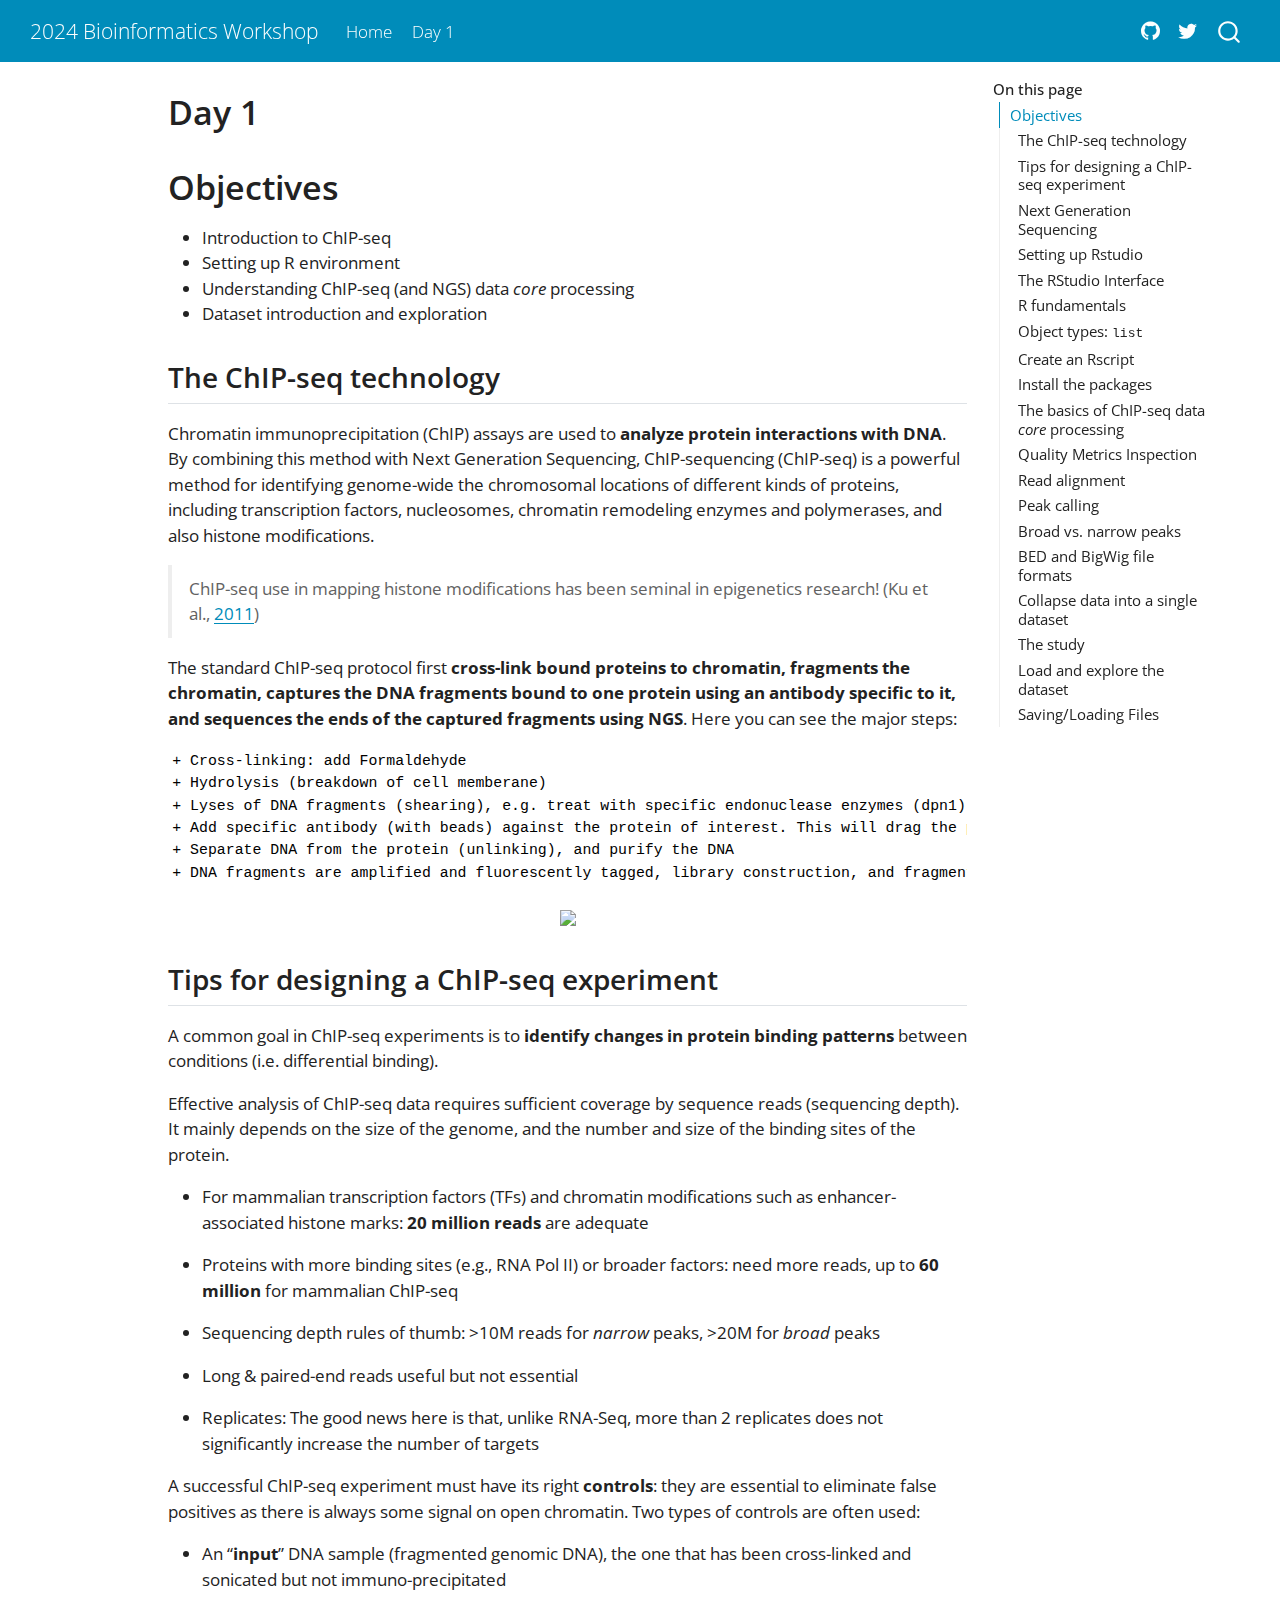
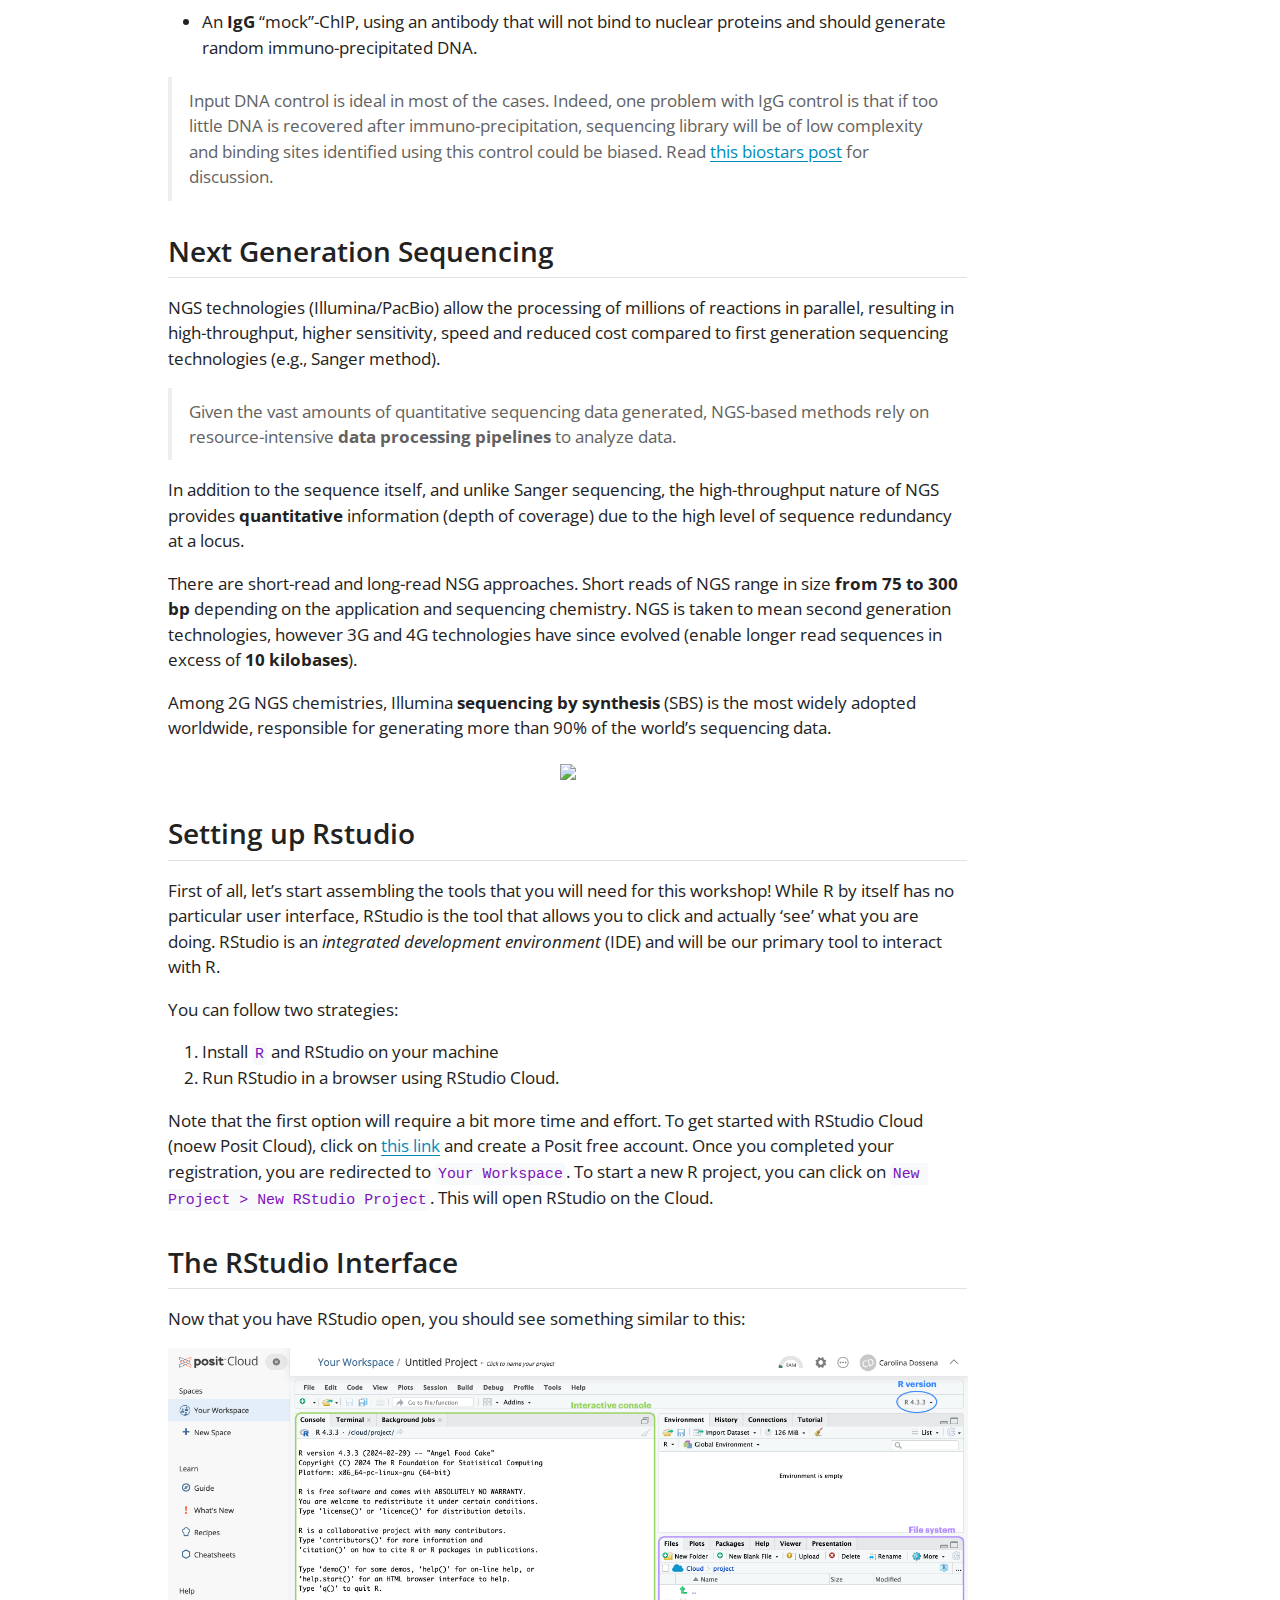
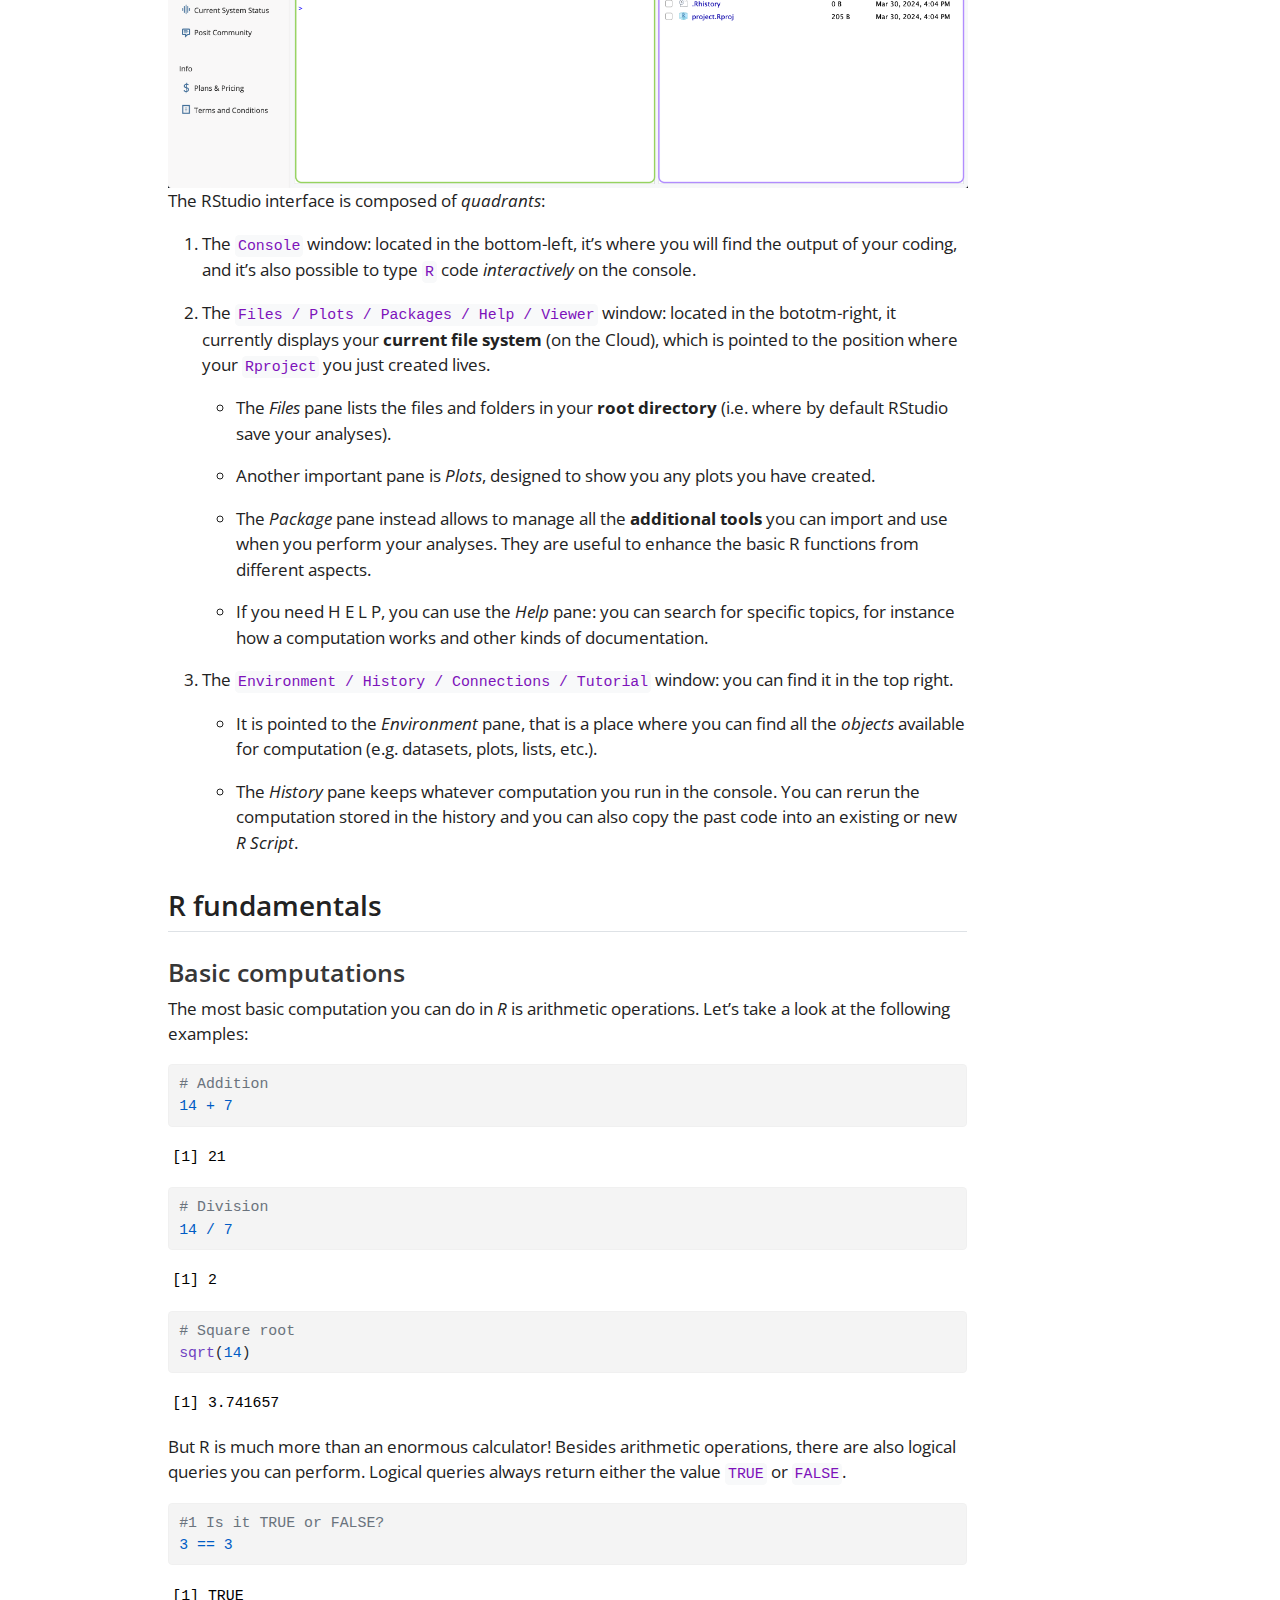
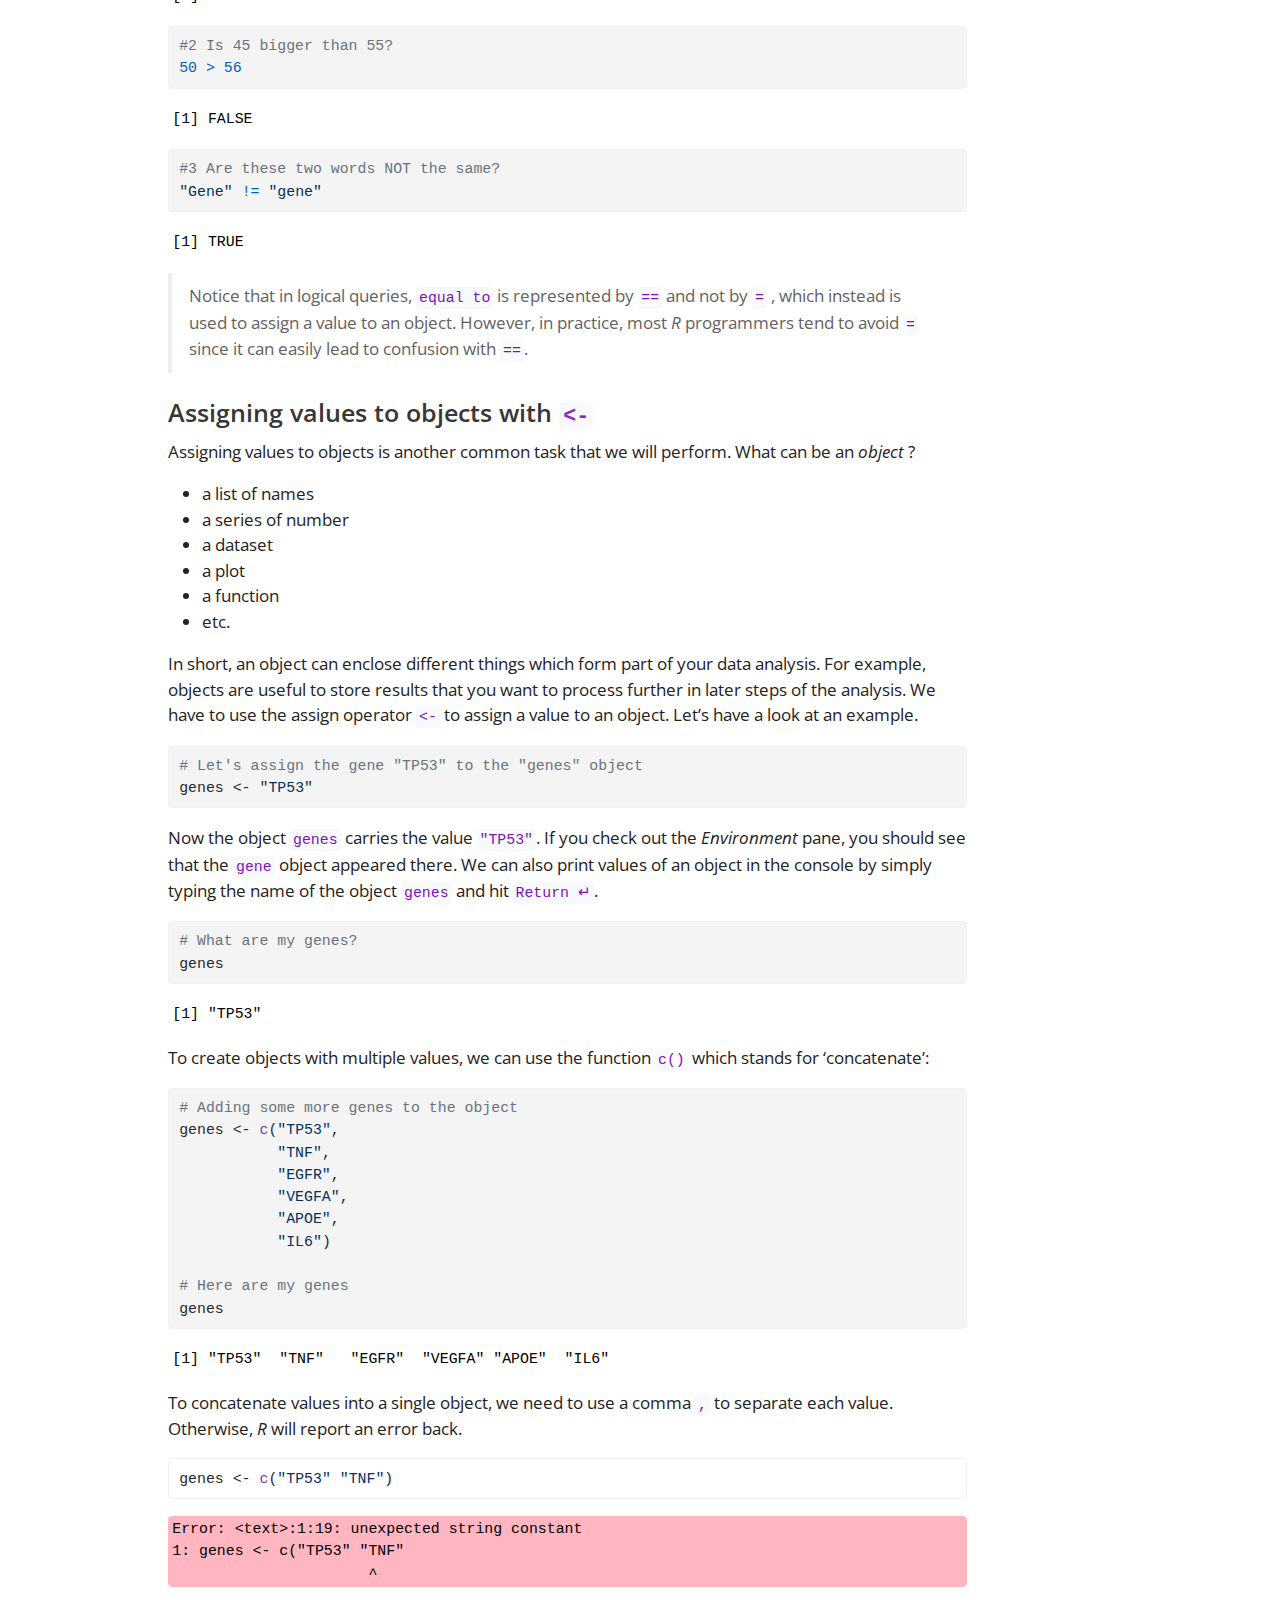
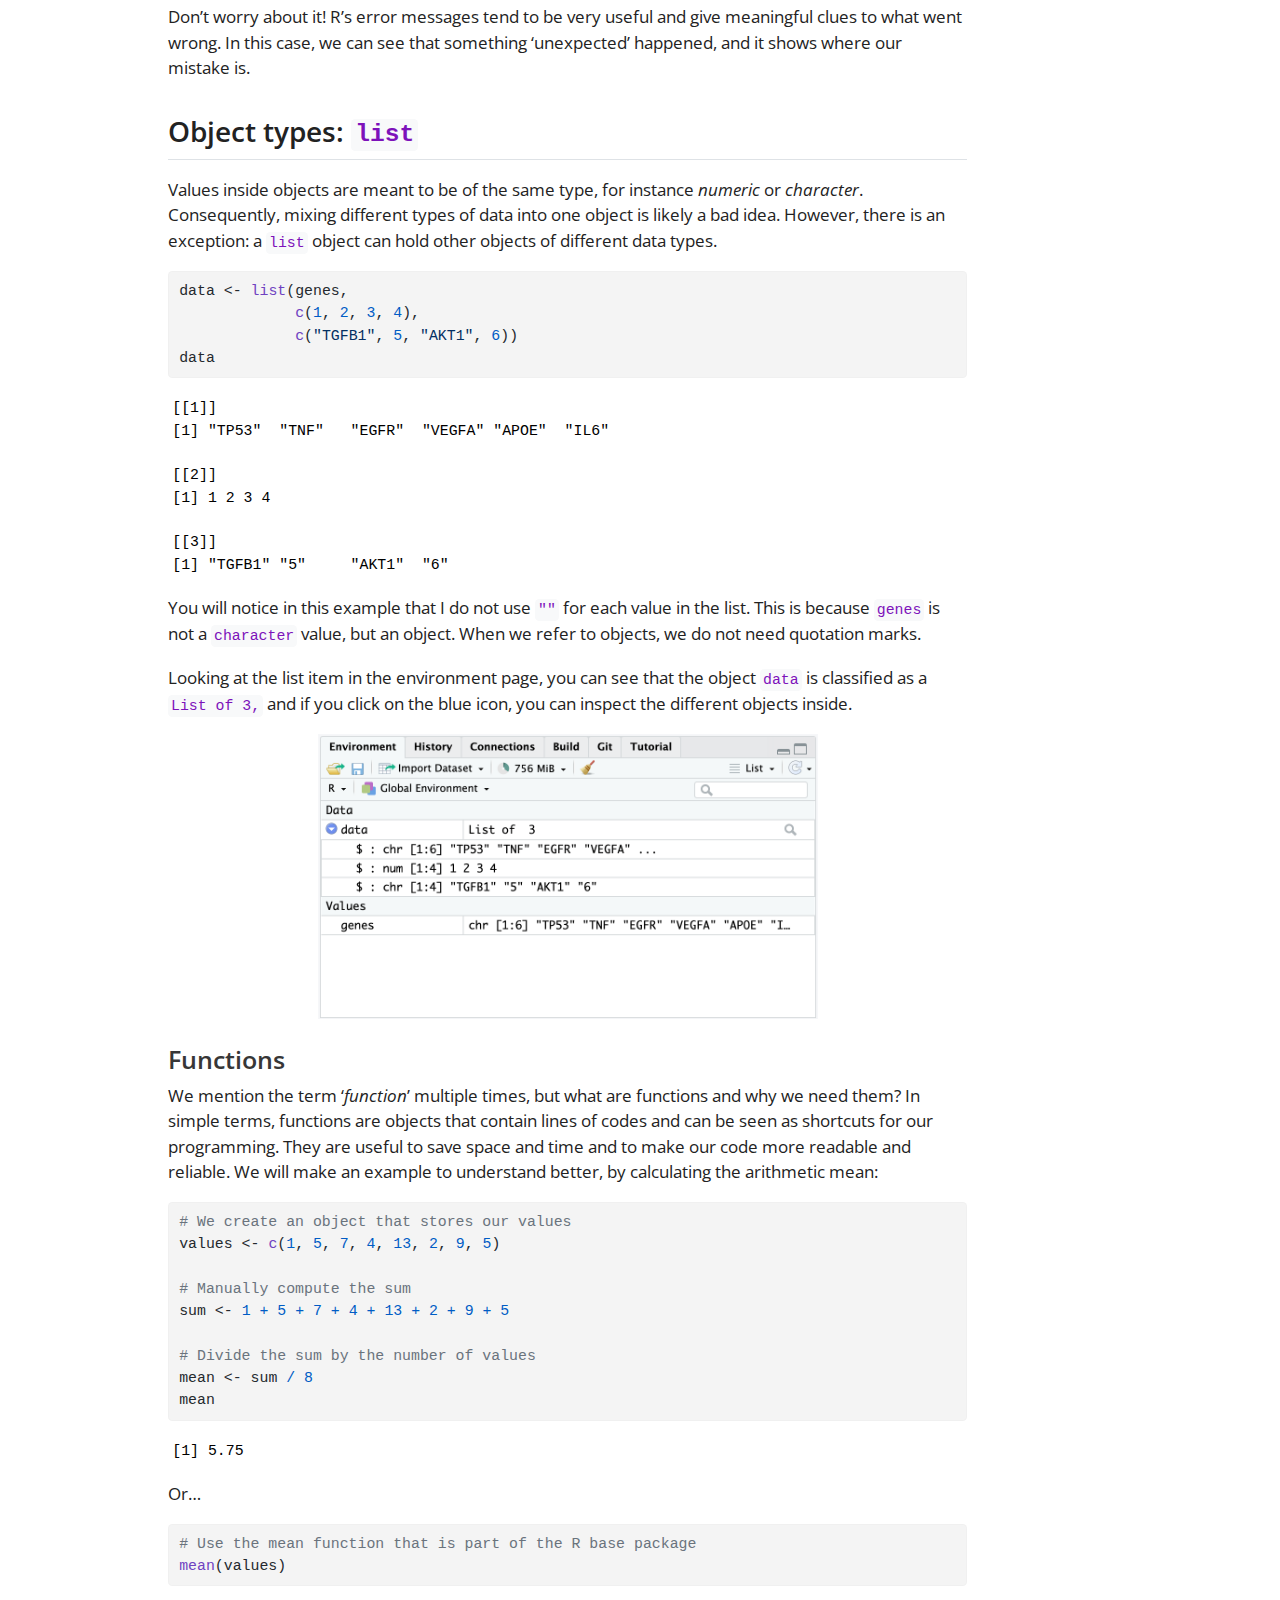
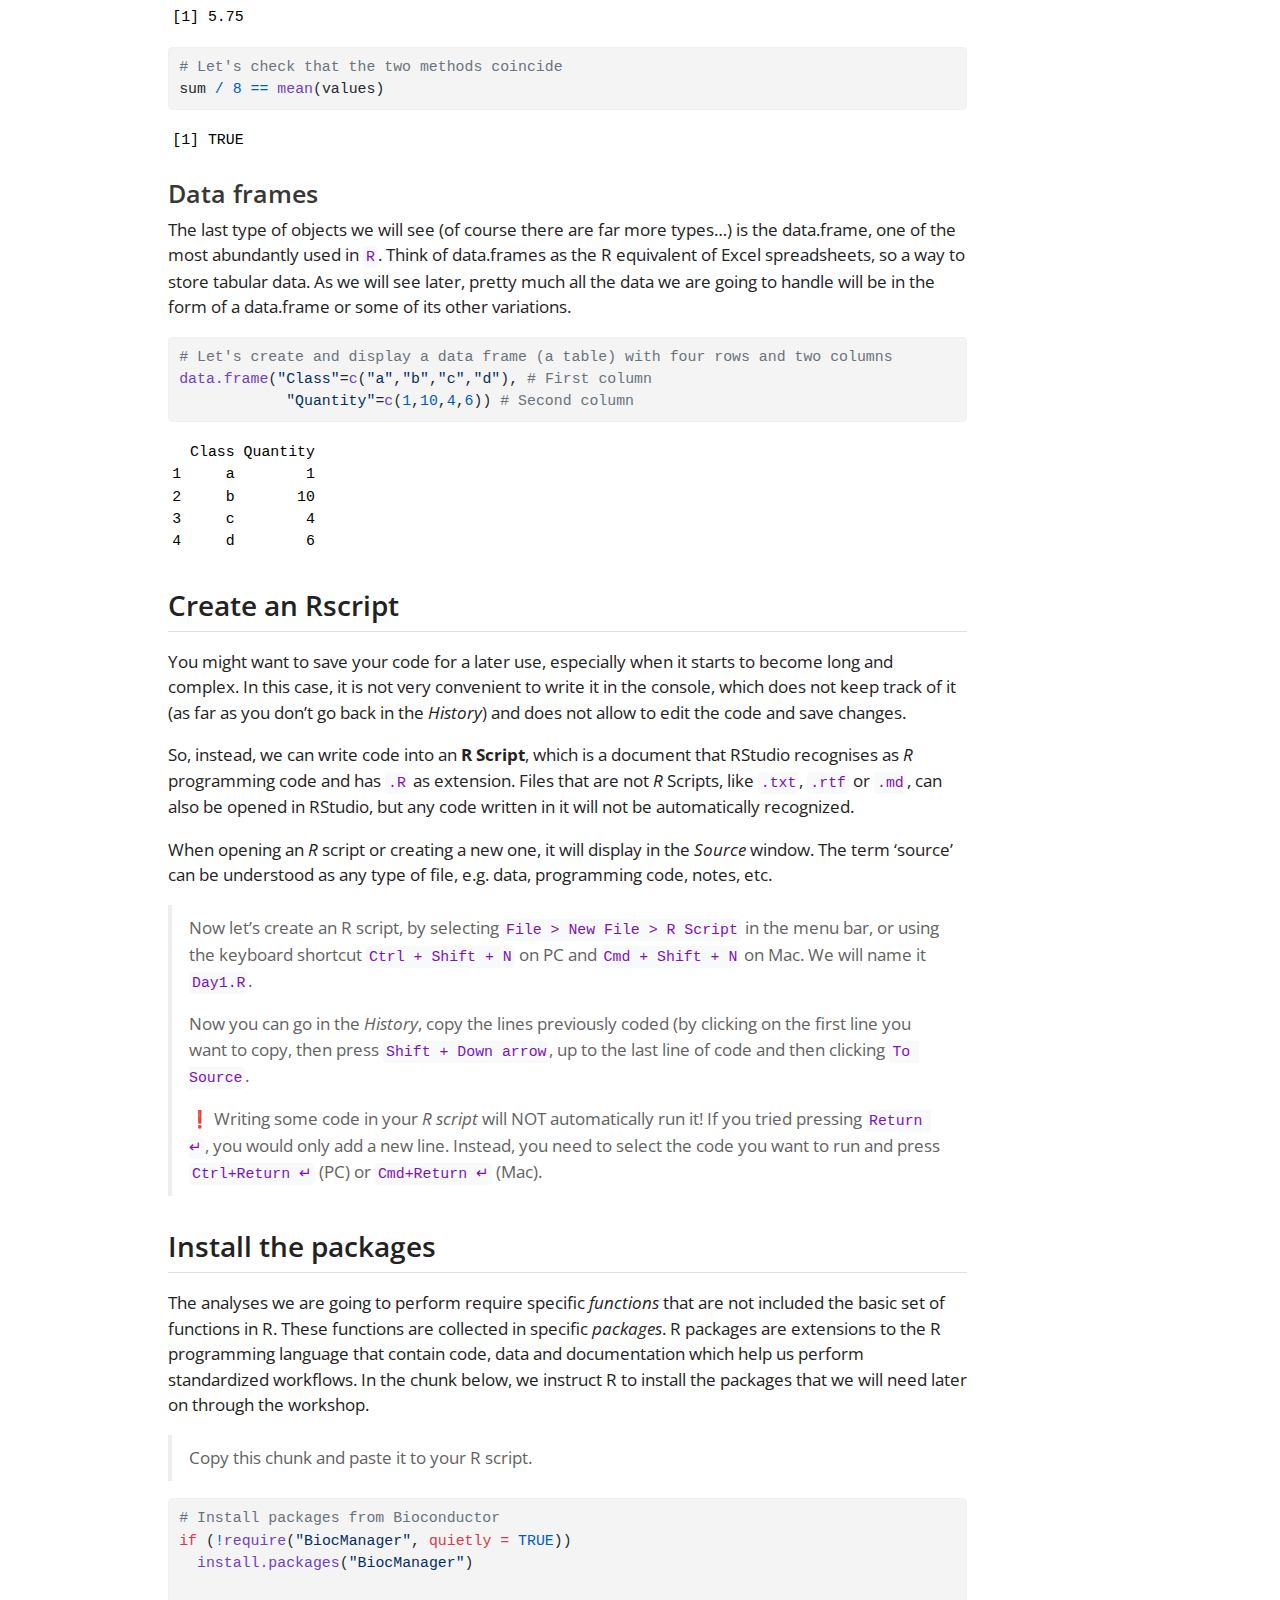
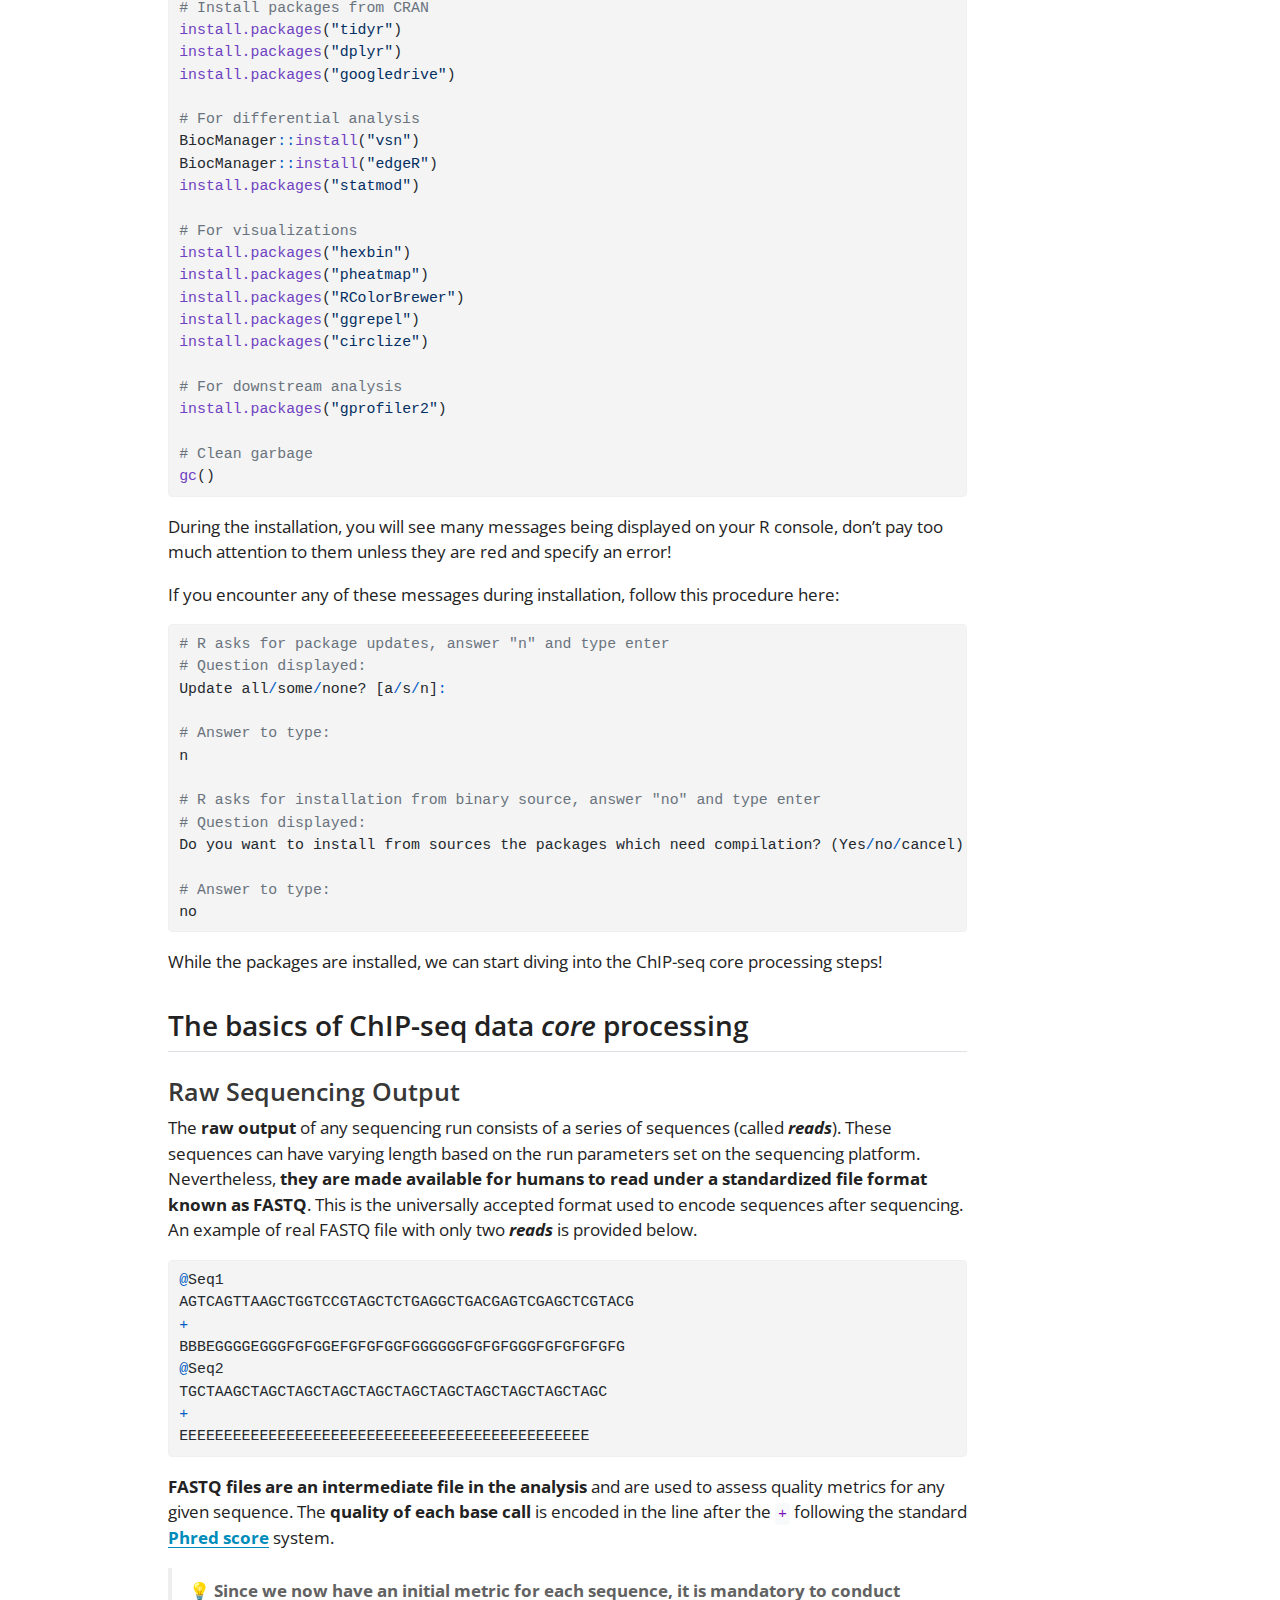
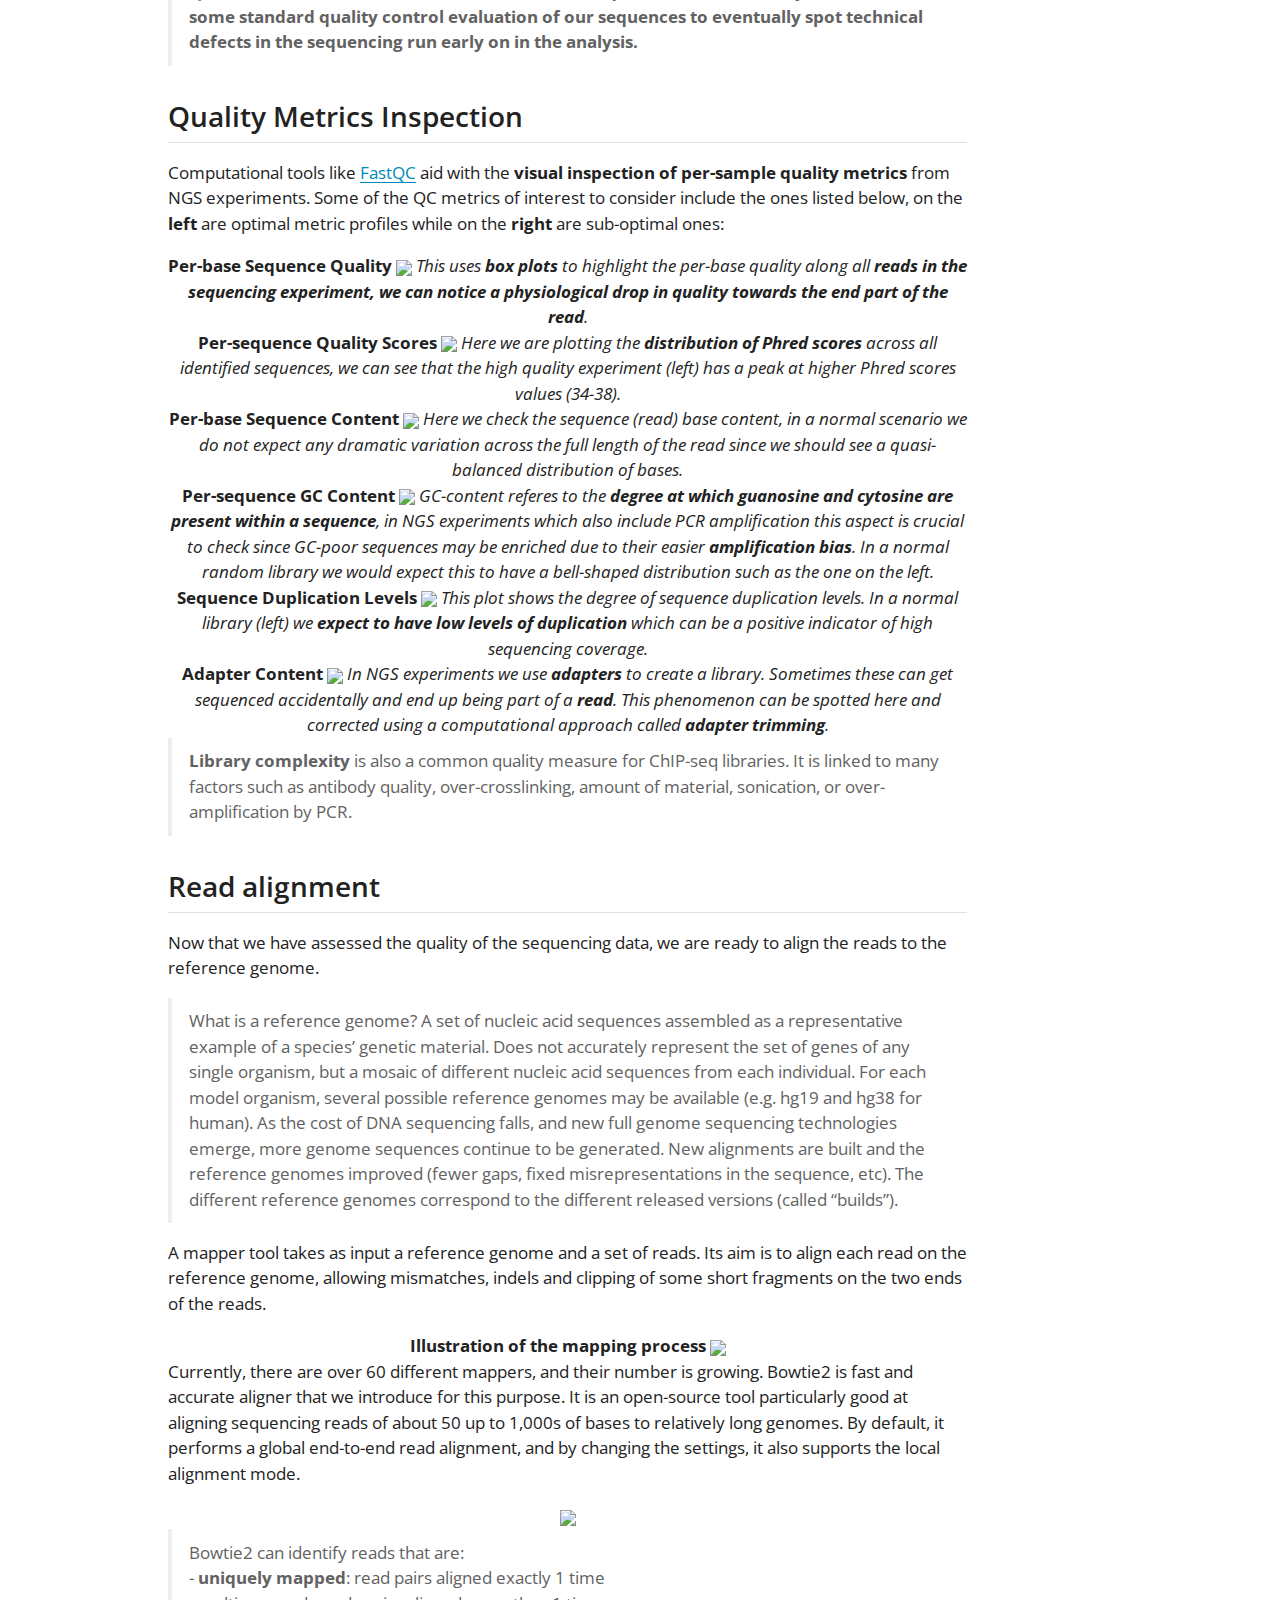
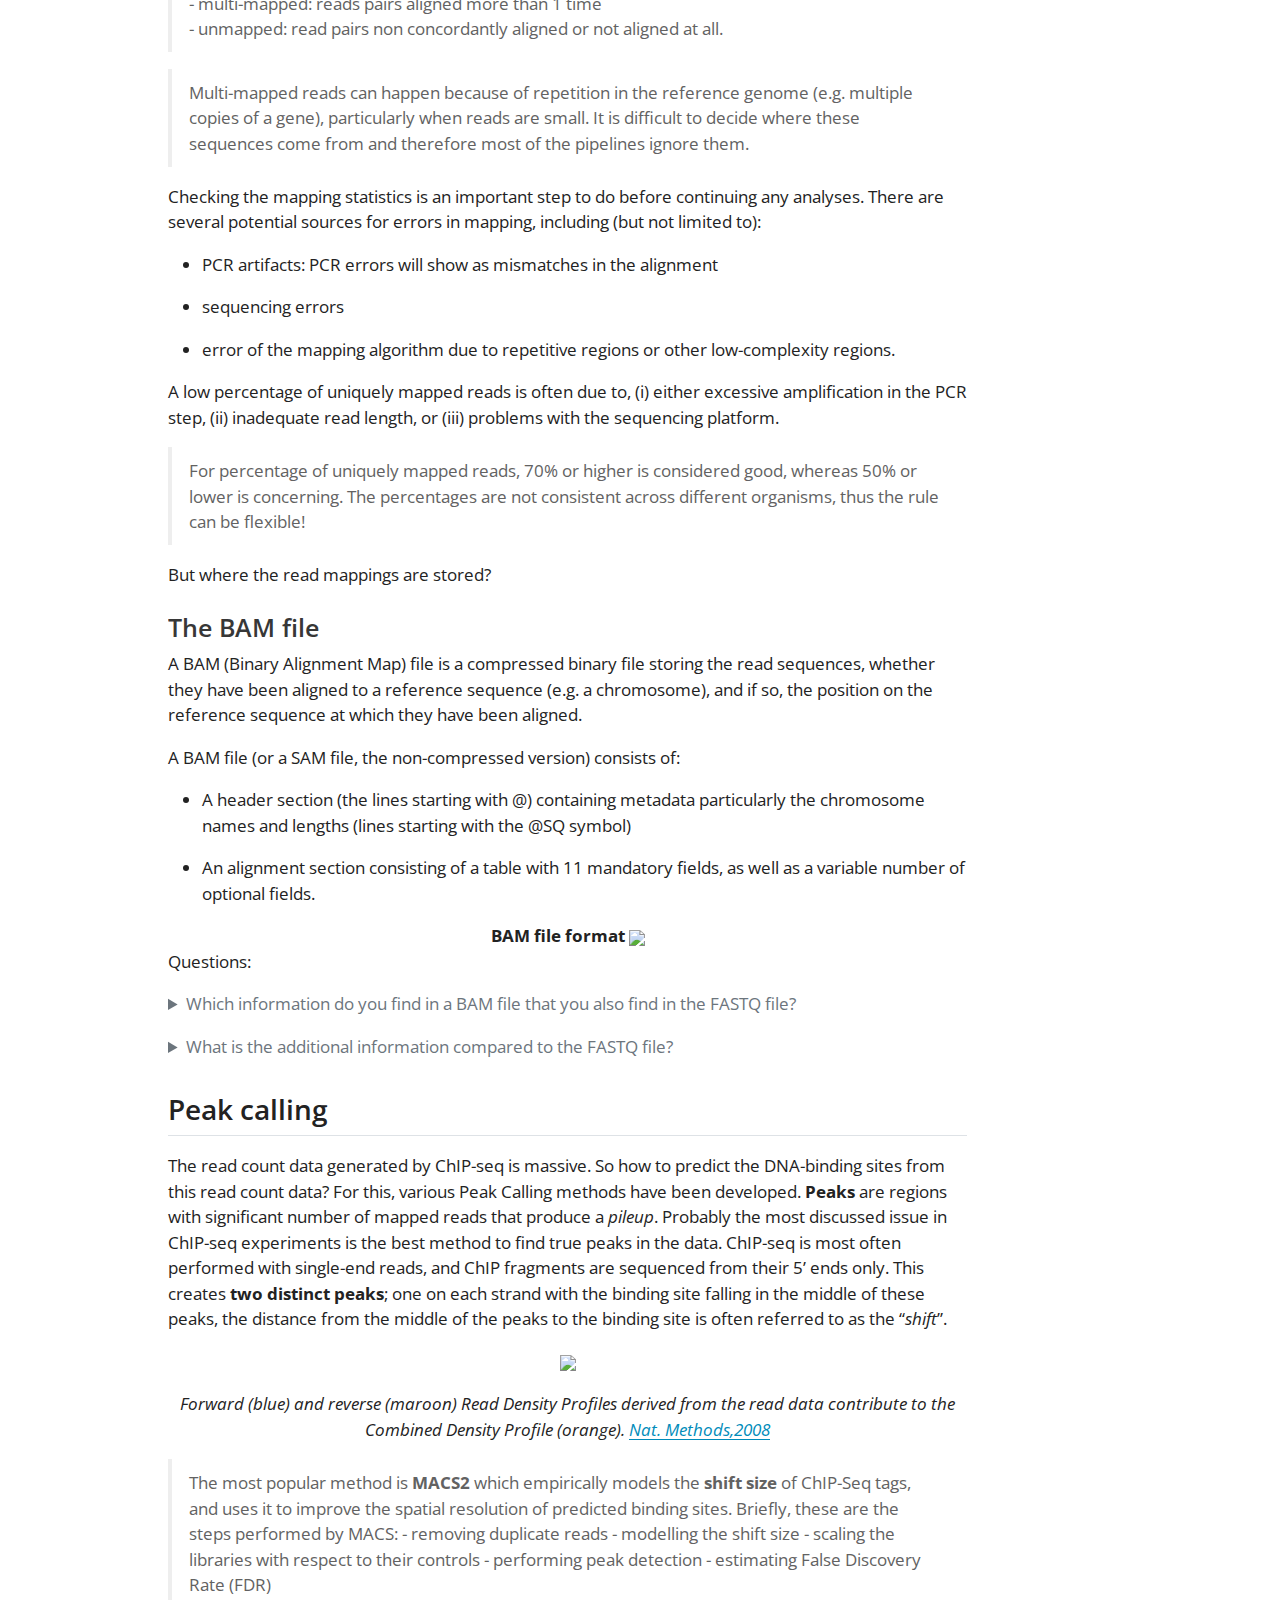
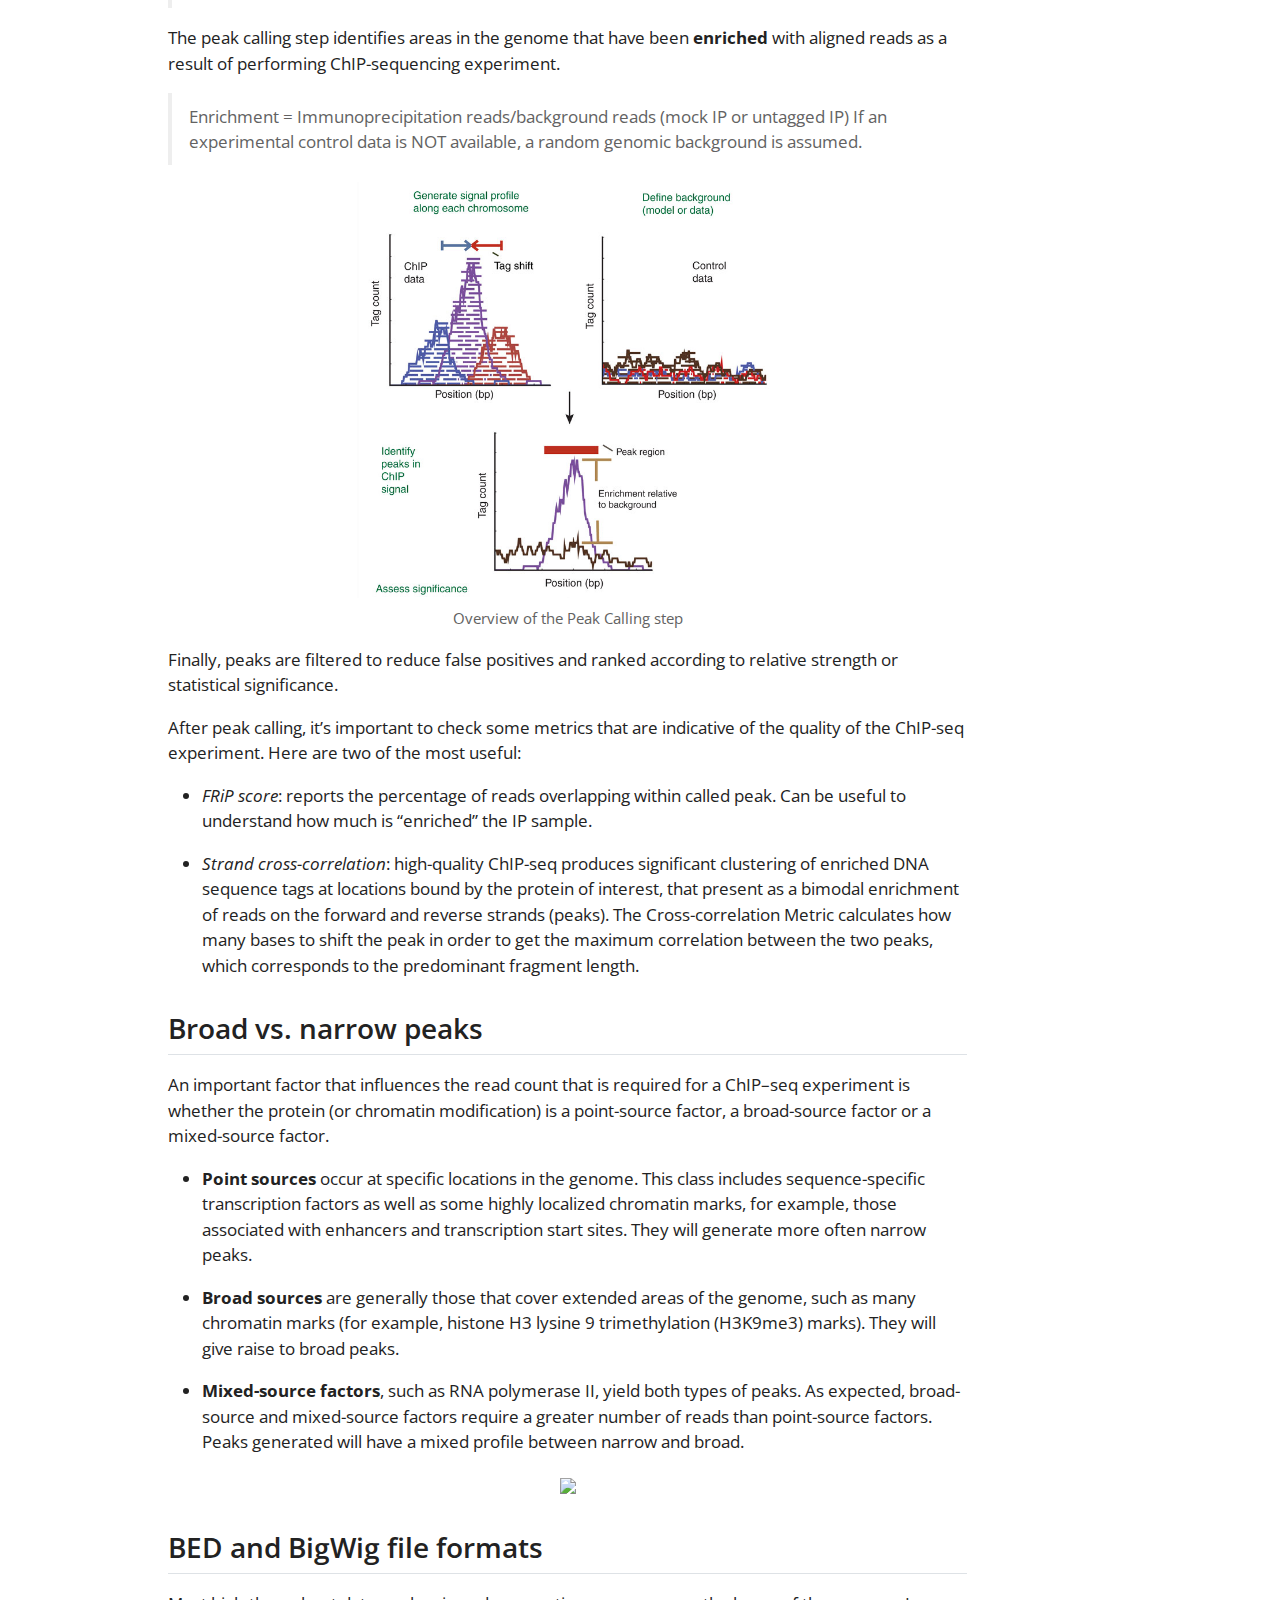
==== commit 113dac7f: "explore dataset chunks" ====
--- a/docs/pages/Day1.html
+++ b/docs/pages/Day1.html
@@ -100,6 +100,8 @@
     "search-label": "Search"
   }
 }</script>
+<script src="../site_libs/kePrint-0.0.1/kePrint.js"></script>
+<link href="../site_libs/lightable-0.0.1/lightable.css" rel="stylesheet">
 
 
 </head>
@@ -194,7 +196,7 @@
   </ul></li>
   <li><a href="#the-study" id="toc-the-study" class="nav-link" data-scroll-target="#the-study">The study</a></li>
   <li><a href="#load-and-explore-the-dataset" id="toc-load-and-explore-the-dataset" class="nav-link" data-scroll-target="#load-and-explore-the-dataset">Load and explore the dataset</a></li>
-  <li><a href="#save-the-dataset" id="toc-save-the-dataset" class="nav-link" data-scroll-target="#save-the-dataset">Save the dataset</a></li>
+  <li><a href="#savingloading-files" id="toc-savingloading-files" class="nav-link" data-scroll-target="#savingloading-files">Saving/Loading Files</a></li>
   </ul></li>
   </ul>
 </nav>
@@ -751,9 +753,428 @@
 </section>
 <section id="load-and-explore-the-dataset" class="level2">
 <h2 class="anchored" data-anchor-id="load-and-explore-the-dataset">Load and explore the dataset</h2>
-</section>
-<section id="save-the-dataset" class="level2">
-<h2 class="anchored" data-anchor-id="save-the-dataset">Save the dataset</h2>
+<p>In order to speed up the computations and keep memory usage low, we have subset the dataset only to chromosome 12. It will be interesting to see if we can recapitulate similar analyses by looking only to one chromosome 🤓</p>
+<p>Data are in this public Google Drive <a href="https://drive.google.com/drive/folders/1-9yQESQn3JOvP9jqoWcqfgOZyqAC5M6J?usp=sharing">folder</a>. You will find:</p>
+<ol type="1">
+<li><code>raw_counts_chr12.matrix</code>: the peak by sample matrix containing the number of reads detected for each peak in each sample.</li>
+<li><code>colData.txt</code>: a tabular file containing our metadata related to columns of the count table, which contains different info about our samples (e.g.&nbsp;the treatment, the sample origin, etc.).</li>
+<li><code>peakset.bed</code>: a BED file with the chromosome locations of all the consensus peakset.</li>
+<li><code>recurrence_chr12.matrix</code>: this is a table where you can find if any of the regions that constitute the consensus peakset is also called as peak in each separate sample. Remember that when a consensus peakset is created, usually genomic intervals called ad peaks in at least 2 out of all the samples are kept in the consensus, and you might find also intervals that are called in 3 or in all the samples. It might be interesting to check how the data are distributed.</li>
+<li><code>dba_Korg_Ntissue_homer_annot.txt</code>: this file contains information about the annotation of each consensus peakset to the nearest gene TSS. You will understand later its usage.</li>
+<li><code>Korg_UP_regions_results.txt</code> and <code>Ncr_UP_regions_results.txt</code>: these files store the differential analysis results for the entire peakset and we will need them on day 3 to perform downstream functional analyses.</li>
+</ol>
+<p>Open the folder through Google Drive, check the presence of the files in the browser and THEN run the code below.</p>
+<blockquote class="blockquote">
+<p>After you run the code below, look into your <code>R</code> console and check if you are prompted to insert your Google account information. Do so and then follow the instructions to connect to your Google account in order to download the data from the shared folder!</p>
+</blockquote>
+<div class="cell" data-layout-align="center">
+<div class="sourceCode cell-code" id="cb36"><pre class="sourceCode r code-with-copy"><code class="sourceCode r"><span id="cb36-1"><a href="#cb36-1" aria-hidden="true" tabindex="-1"></a><span class="co"># Load installed packages with the "library()" function</span></span>
+<span id="cb36-2"><a href="#cb36-2" aria-hidden="true" tabindex="-1"></a><span class="fu">library</span>(dplyr)</span>
+<span id="cb36-3"><a href="#cb36-3" aria-hidden="true" tabindex="-1"></a><span class="fu">library</span>(googledrive)</span>
+<span id="cb36-4"><a href="#cb36-4" aria-hidden="true" tabindex="-1"></a></span>
+<span id="cb36-5"><a href="#cb36-5" aria-hidden="true" tabindex="-1"></a><span class="co"># Load files</span></span>
+<span id="cb36-6"><a href="#cb36-6" aria-hidden="true" tabindex="-1"></a>files <span class="ot">&lt;-</span> <span class="fu">drive_ls</span>(<span class="at">path=</span><span class="st">"MOBW2024_uploadata"</span>)</span>
+<span id="cb36-7"><a href="#cb36-7" aria-hidden="true" tabindex="-1"></a></span>
+<span id="cb36-8"><a href="#cb36-8" aria-hidden="true" tabindex="-1"></a><span class="co"># File paths with URL</span></span>
+<span id="cb36-9"><a href="#cb36-9" aria-hidden="true" tabindex="-1"></a>counts <span class="ot">&lt;-</span> files[files<span class="sc">$</span>name <span class="sc">==</span> <span class="st">"raw_counts_chr12.matrix"</span>,] <span class="sc">%&gt;%</span> <span class="fu">drive_read_string</span>() <span class="sc">%&gt;%</span> <span class="fu">read.table</span>(<span class="at">text =</span> ., <span class="at">sep=</span><span class="st">"</span><span class="sc">\t</span><span class="st">"</span>) <span class="sc">%&gt;%</span> <span class="fu">as.data.frame</span>()</span>
+<span id="cb36-10"><a href="#cb36-10" aria-hidden="true" tabindex="-1"></a></span>
+<span id="cb36-11"><a href="#cb36-11" aria-hidden="true" tabindex="-1"></a>samples <span class="ot">&lt;-</span> files[files<span class="sc">$</span>name <span class="sc">==</span> <span class="st">"colData.txt"</span>,] <span class="sc">%&gt;%</span> <span class="fu">drive_read_string</span>() <span class="sc">%&gt;%</span> <span class="fu">read.table</span>(<span class="at">text =</span> ., <span class="at">sep=</span><span class="st">"</span><span class="sc">\t</span><span class="st">"</span>) <span class="sc">%&gt;%</span> <span class="fu">as.data.frame</span>()</span></code><button title="Copy to Clipboard" class="code-copy-button"><i class="bi"></i></button></pre></div>
+</div>
+<p>We can now explore the data that we have just loaded in the current R session to familiarize with it.</p>
+<div class="cell" data-layout-align="center">
+<div class="sourceCode cell-code" id="cb37"><pre class="sourceCode r code-with-copy"><code class="sourceCode r"><span id="cb37-1"><a href="#cb37-1" aria-hidden="true" tabindex="-1"></a><span class="co"># Check out the counts</span></span>
+<span id="cb37-2"><a href="#cb37-2" aria-hidden="true" tabindex="-1"></a><span class="fu">head</span>(counts, <span class="dv">10</span>)</span></code><button title="Copy to Clipboard" class="code-copy-button"><i class="bi"></i></button></pre></div>
+</div>
+<div class="cell" data-layout-align="center">
+<div class="cell-output-display">
+<div>
+<table class="table table-sm table-striped small" data-quarto-postprocess="true">
+<thead>
+<tr class="header">
+<th style="text-align: left;" data-quarto-table-cell-role="th"></th>
+<th style="text-align: right;" data-quarto-table-cell-role="th">SQ_2157</th>
+<th style="text-align: right;" data-quarto-table-cell-role="th">SQ_1990</th>
+<th style="text-align: right;" data-quarto-table-cell-role="th">SQ_2010</th>
+<th style="text-align: right;" data-quarto-table-cell-role="th">SQ_2163</th>
+<th style="text-align: right;" data-quarto-table-cell-role="th">SQ_2204</th>
+<th style="text-align: right;" data-quarto-table-cell-role="th">SQ_2212</th>
+<th style="text-align: right;" data-quarto-table-cell-role="th">SQ_2216</th>
+<th style="text-align: right;" data-quarto-table-cell-role="th">SQ_2222</th>
+<th style="text-align: right;" data-quarto-table-cell-role="th">SQ_2288</th>
+<th style="text-align: right;" data-quarto-table-cell-role="th">SQ_2303</th>
+<th style="text-align: right;" data-quarto-table-cell-role="th">SQ_2298</th>
+<th style="text-align: right;" data-quarto-table-cell-role="th">SQ_2145</th>
+<th style="text-align: right;" data-quarto-table-cell-role="th">GSM2058021</th>
+<th style="text-align: right;" data-quarto-table-cell-role="th">GSM2058022</th>
+<th style="text-align: right;" data-quarto-table-cell-role="th">GSM2058023</th>
+</tr>
+</thead>
+<tbody>
+<tr class="odd">
+<td style="text-align: left;">reg_6364</td>
+<td style="text-align: right;">8</td>
+<td style="text-align: right;">1</td>
+<td style="text-align: right;">1</td>
+<td style="text-align: right;">97</td>
+<td style="text-align: right;">1</td>
+<td style="text-align: right;">13</td>
+<td style="text-align: right;">3</td>
+<td style="text-align: right;">12</td>
+<td style="text-align: right;">24</td>
+<td style="text-align: right;">19</td>
+<td style="text-align: right;">47</td>
+<td style="text-align: right;">4</td>
+<td style="text-align: right;">85</td>
+<td style="text-align: right;">34</td>
+<td style="text-align: right;">185</td>
+</tr>
+<tr class="even">
+<td style="text-align: left;">reg_6365</td>
+<td style="text-align: right;">26</td>
+<td style="text-align: right;">20</td>
+<td style="text-align: right;">27</td>
+<td style="text-align: right;">47</td>
+<td style="text-align: right;">58</td>
+<td style="text-align: right;">67</td>
+<td style="text-align: right;">47</td>
+<td style="text-align: right;">52</td>
+<td style="text-align: right;">65</td>
+<td style="text-align: right;">21</td>
+<td style="text-align: right;">43</td>
+<td style="text-align: right;">11</td>
+<td style="text-align: right;">79</td>
+<td style="text-align: right;">56</td>
+<td style="text-align: right;">216</td>
+</tr>
+<tr class="odd">
+<td style="text-align: left;">reg_6366</td>
+<td style="text-align: right;">1</td>
+<td style="text-align: right;">9</td>
+<td style="text-align: right;">1</td>
+<td style="text-align: right;">6</td>
+<td style="text-align: right;">1</td>
+<td style="text-align: right;">1</td>
+<td style="text-align: right;">1</td>
+<td style="text-align: right;">7</td>
+<td style="text-align: right;">1</td>
+<td style="text-align: right;">1</td>
+<td style="text-align: right;">45</td>
+<td style="text-align: right;">1</td>
+<td style="text-align: right;">65</td>
+<td style="text-align: right;">44</td>
+<td style="text-align: right;">169</td>
+</tr>
+<tr class="even">
+<td style="text-align: left;">reg_6367</td>
+<td style="text-align: right;">1</td>
+<td style="text-align: right;">1</td>
+<td style="text-align: right;">1</td>
+<td style="text-align: right;">21</td>
+<td style="text-align: right;">2</td>
+<td style="text-align: right;">14</td>
+<td style="text-align: right;">4</td>
+<td style="text-align: right;">5</td>
+<td style="text-align: right;">2</td>
+<td style="text-align: right;">1</td>
+<td style="text-align: right;">52</td>
+<td style="text-align: right;">29</td>
+<td style="text-align: right;">132</td>
+<td style="text-align: right;">66</td>
+<td style="text-align: right;">188</td>
+</tr>
+<tr class="odd">
+<td style="text-align: left;">reg_6368</td>
+<td style="text-align: right;">1</td>
+<td style="text-align: right;">1</td>
+<td style="text-align: right;">15</td>
+<td style="text-align: right;">17</td>
+<td style="text-align: right;">6</td>
+<td style="text-align: right;">10</td>
+<td style="text-align: right;">6</td>
+<td style="text-align: right;">1</td>
+<td style="text-align: right;">11</td>
+<td style="text-align: right;">5</td>
+<td style="text-align: right;">11</td>
+<td style="text-align: right;">3</td>
+<td style="text-align: right;">11</td>
+<td style="text-align: right;">23</td>
+<td style="text-align: right;">56</td>
+</tr>
+<tr class="even">
+<td style="text-align: left;">reg_6369</td>
+<td style="text-align: right;">184</td>
+<td style="text-align: right;">304</td>
+<td style="text-align: right;">215</td>
+<td style="text-align: right;">661</td>
+<td style="text-align: right;">278</td>
+<td style="text-align: right;">519</td>
+<td style="text-align: right;">466</td>
+<td style="text-align: right;">435</td>
+<td style="text-align: right;">500</td>
+<td style="text-align: right;">267</td>
+<td style="text-align: right;">1045</td>
+<td style="text-align: right;">297</td>
+<td style="text-align: right;">1950</td>
+<td style="text-align: right;">1562</td>
+<td style="text-align: right;">3860</td>
+</tr>
+<tr class="odd">
+<td style="text-align: left;">reg_6370</td>
+<td style="text-align: right;">28</td>
+<td style="text-align: right;">1</td>
+<td style="text-align: right;">2</td>
+<td style="text-align: right;">92</td>
+<td style="text-align: right;">15</td>
+<td style="text-align: right;">21</td>
+<td style="text-align: right;">19</td>
+<td style="text-align: right;">50</td>
+<td style="text-align: right;">49</td>
+<td style="text-align: right;">1</td>
+<td style="text-align: right;">57</td>
+<td style="text-align: right;">9</td>
+<td style="text-align: right;">91</td>
+<td style="text-align: right;">44</td>
+<td style="text-align: right;">136</td>
+</tr>
+<tr class="even">
+<td style="text-align: left;">reg_6371</td>
+<td style="text-align: right;">141</td>
+<td style="text-align: right;">290</td>
+<td style="text-align: right;">281</td>
+<td style="text-align: right;">673</td>
+<td style="text-align: right;">196</td>
+<td style="text-align: right;">398</td>
+<td style="text-align: right;">438</td>
+<td style="text-align: right;">303</td>
+<td style="text-align: right;">451</td>
+<td style="text-align: right;">188</td>
+<td style="text-align: right;">666</td>
+<td style="text-align: right;">222</td>
+<td style="text-align: right;">1793</td>
+<td style="text-align: right;">1409</td>
+<td style="text-align: right;">3416</td>
+</tr>
+<tr class="odd">
+<td style="text-align: left;">reg_6372</td>
+<td style="text-align: right;">1</td>
+<td style="text-align: right;">1</td>
+<td style="text-align: right;">3</td>
+<td style="text-align: right;">26</td>
+<td style="text-align: right;">3</td>
+<td style="text-align: right;">1</td>
+<td style="text-align: right;">1</td>
+<td style="text-align: right;">1</td>
+<td style="text-align: right;">1</td>
+<td style="text-align: right;">1</td>
+<td style="text-align: right;">39</td>
+<td style="text-align: right;">1</td>
+<td style="text-align: right;">39</td>
+<td style="text-align: right;">25</td>
+<td style="text-align: right;">222</td>
+</tr>
+<tr class="even">
+<td style="text-align: left;">reg_6373</td>
+<td style="text-align: right;">63</td>
+<td style="text-align: right;">86</td>
+<td style="text-align: right;">112</td>
+<td style="text-align: right;">293</td>
+<td style="text-align: right;">70</td>
+<td style="text-align: right;">168</td>
+<td style="text-align: right;">55</td>
+<td style="text-align: right;">99</td>
+<td style="text-align: right;">268</td>
+<td style="text-align: right;">135</td>
+<td style="text-align: right;">187</td>
+<td style="text-align: right;">31</td>
+<td style="text-align: right;">580</td>
+<td style="text-align: right;">229</td>
+<td style="text-align: right;">894</td>
+</tr>
+</tbody>
+</table>
+
+
+</div>
+</div>
+</div>
+<p>We can then check the shape of our counts table (i.e.&nbsp;how many different peaks we are detecting and how many different samples?)</p>
+<div class="cell" data-layout-align="center">
+<div class="sourceCode cell-code" id="cb38"><pre class="sourceCode r code-with-copy"><code class="sourceCode r"><span id="cb38-1"><a href="#cb38-1" aria-hidden="true" tabindex="-1"></a><span class="co"># How many rows and columns does our count table have?</span></span>
+<span id="cb38-2"><a href="#cb38-2" aria-hidden="true" tabindex="-1"></a><span class="fu">dim</span>(counts)</span></code><button title="Copy to Clipboard" class="code-copy-button"><i class="bi"></i></button></pre></div>
+<div class="cell-output cell-output-stdout">
+<pre><code>[1] 1581   15</code></pre>
+</div>
+</div>
+<p>We can see that our table contains count information for 1581 peaks and 15 samples.</p>
+<p>We can also inspect the <strong>metadata</strong> from the samples which is stored in the <code>samples</code> variable we created above.</p>
+<div class="cell" data-layout-align="center">
+<div class="sourceCode cell-code" id="cb40"><pre class="sourceCode r code-with-copy"><code class="sourceCode r"><span id="cb40-1"><a href="#cb40-1" aria-hidden="true" tabindex="-1"></a><span class="co"># What does the table look like?</span></span>
+<span id="cb40-2"><a href="#cb40-2" aria-hidden="true" tabindex="-1"></a>samples</span></code><button title="Copy to Clipboard" class="code-copy-button"><i class="bi"></i></button></pre></div>
+</div>
+<div class="cell" data-layout-align="center">
+<div class="cell-output-display">
+<div>
+<table class="table table-sm table-striped small" data-quarto-postprocess="true">
+<thead>
+<tr class="header">
+<th style="text-align: left;" data-quarto-table-cell-role="th"></th>
+<th style="text-align: left;" data-quarto-table-cell-role="th">groups</th>
+<th style="text-align: right;" data-quarto-table-cell-role="th">sizeFactor</th>
+<th style="text-align: left;" data-quarto-table-cell-role="th">Tissue</th>
+<th style="text-align: left;" data-quarto-table-cell-role="th">SampleID</th>
+<th style="text-align: left;" data-quarto-table-cell-role="th">Treatment</th>
+</tr>
+</thead>
+<tbody>
+<tr class="odd">
+<td style="text-align: left;">SQ_2157</td>
+<td style="text-align: left;">K_org</td>
+<td style="text-align: right;">2.489936</td>
+<td style="text-align: left;">4KE</td>
+<td style="text-align: left;">SQ_2157</td>
+<td style="text-align: left;">K_org</td>
+</tr>
+<tr class="even">
+<td style="text-align: left;">SQ_1990</td>
+<td style="text-align: left;">K_org</td>
+<td style="text-align: right;">2.758060</td>
+<td style="text-align: left;">8KE</td>
+<td style="text-align: left;">SQ_1990</td>
+<td style="text-align: left;">K_org</td>
+</tr>
+<tr class="odd">
+<td style="text-align: left;">SQ_2010</td>
+<td style="text-align: left;">K_org</td>
+<td style="text-align: right;">2.760352</td>
+<td style="text-align: left;">10KE</td>
+<td style="text-align: left;">SQ_2010</td>
+<td style="text-align: left;">K_org</td>
+</tr>
+<tr class="even">
+<td style="text-align: left;">SQ_2163</td>
+<td style="text-align: left;">K_org</td>
+<td style="text-align: right;">2.425892</td>
+<td style="text-align: left;">13KE</td>
+<td style="text-align: left;">SQ_2163</td>
+<td style="text-align: left;">K_org</td>
+</tr>
+<tr class="odd">
+<td style="text-align: left;">SQ_2204</td>
+<td style="text-align: left;">K_org</td>
+<td style="text-align: right;">1.863534</td>
+<td style="text-align: left;">18KE</td>
+<td style="text-align: left;">SQ_2204</td>
+<td style="text-align: left;">K_org</td>
+</tr>
+<tr class="even">
+<td style="text-align: left;">SQ_2212</td>
+<td style="text-align: left;">K_org</td>
+<td style="text-align: right;">2.580778</td>
+<td style="text-align: left;">11KW</td>
+<td style="text-align: left;">SQ_2212</td>
+<td style="text-align: left;">K_org</td>
+</tr>
+<tr class="odd">
+<td style="text-align: left;">SQ_2216</td>
+<td style="text-align: left;">K_org</td>
+<td style="text-align: right;">2.159358</td>
+<td style="text-align: left;">24KE</td>
+<td style="text-align: left;">SQ_2216</td>
+<td style="text-align: left;">K_org</td>
+</tr>
+<tr class="even">
+<td style="text-align: left;">SQ_2222</td>
+<td style="text-align: left;">K_org</td>
+<td style="text-align: right;">2.203927</td>
+<td style="text-align: left;">22KE</td>
+<td style="text-align: left;">SQ_2222</td>
+<td style="text-align: left;">K_org</td>
+</tr>
+<tr class="odd">
+<td style="text-align: left;">SQ_2288</td>
+<td style="text-align: left;">K_org</td>
+<td style="text-align: right;">2.402964</td>
+<td style="text-align: left;">36KE</td>
+<td style="text-align: left;">SQ_2288</td>
+<td style="text-align: left;">K_org</td>
+</tr>
+<tr class="even">
+<td style="text-align: left;">SQ_2303</td>
+<td style="text-align: left;">K_org</td>
+<td style="text-align: right;">2.430445</td>
+<td style="text-align: left;">41KE</td>
+<td style="text-align: left;">SQ_2303</td>
+<td style="text-align: left;">K_org</td>
+</tr>
+<tr class="odd">
+<td style="text-align: left;">SQ_2298</td>
+<td style="text-align: left;">N_crypts</td>
+<td style="text-align: right;">3.756529</td>
+<td style="text-align: left;">CR_41_mp</td>
+<td style="text-align: left;">SQ_2298</td>
+<td style="text-align: left;">N_crypts</td>
+</tr>
+<tr class="even">
+<td style="text-align: left;">SQ_2145</td>
+<td style="text-align: left;">N_crypts</td>
+<td style="text-align: right;">2.804850</td>
+<td style="text-align: left;">CR_28_mp</td>
+<td style="text-align: left;">SQ_2145</td>
+<td style="text-align: left;">N_crypts</td>
+</tr>
+<tr class="odd">
+<td style="text-align: left;">GSM2058021</td>
+<td style="text-align: left;">N_crypts</td>
+<td style="text-align: right;">1.252530</td>
+<td style="text-align: left;">CR_28</td>
+<td style="text-align: left;">GSM2058021</td>
+<td style="text-align: left;">N_crypts</td>
+</tr>
+<tr class="even">
+<td style="text-align: left;">GSM2058022</td>
+<td style="text-align: left;">N_crypts</td>
+<td style="text-align: right;">1.000000</td>
+<td style="text-align: left;">CR_29</td>
+<td style="text-align: left;">GSM2058022</td>
+<td style="text-align: left;">N_crypts</td>
+</tr>
+<tr class="odd">
+<td style="text-align: left;">GSM2058023</td>
+<td style="text-align: left;">N_crypts</td>
+<td style="text-align: right;">2.476903</td>
+<td style="text-align: left;">CR_37</td>
+<td style="text-align: left;">GSM2058023</td>
+<td style="text-align: left;">N_crypts</td>
+</tr>
+</tbody>
+</table>
+
+
+</div>
+</div>
+</div>
+<div class="cell" data-layout-align="center">
+<div class="sourceCode cell-code" id="cb41"><pre class="sourceCode r code-with-copy"><code class="sourceCode r"><span id="cb41-1"><a href="#cb41-1" aria-hidden="true" tabindex="-1"></a><span class="co"># What is the shape of this samples table?</span></span>
+<span id="cb41-2"><a href="#cb41-2" aria-hidden="true" tabindex="-1"></a><span class="fu">dim</span>(samples)</span></code><button title="Copy to Clipboard" class="code-copy-button"><i class="bi"></i></button></pre></div>
+<div class="cell-output cell-output-stdout">
+<pre><code>[1] 15  5</code></pre>
+</div>
+</div>
+<p>In this case, this <code>samples</code> table has as many rows (15) as there are samples (which in turn is equal to the number of columns in the <code>counts</code> table), with columns containing different types of information related to each of the samples in the analysis.</p>
+</section>
+<section id="savingloading-files" class="level2">
+<h2 class="anchored" data-anchor-id="savingloading-files">Saving/Loading Files</h2>
+<p><strong>Let’s save this object with samples information in a file on this cloud session</strong>, this might be needed later if we end up in some trouble with the <code>R</code> session! This is a file format where columns are separated by commas. You might be familiar with this format if you have worked quite a bit in Excel. In <code>R</code>, we can save tabular data with the <code>write.table()</code> function specifying the location (the file name) we want. This is <strong>useful in the case our <code>R</code> session dies or we decide to interrupt it</strong>. In this case we will not have to run the whole analysis from the beginning and we can just source the file and load it!</p>
+<div class="cell" data-layout-align="center">
+<div class="sourceCode cell-code" id="cb43"><pre class="sourceCode r code-with-copy"><code class="sourceCode r"><span id="cb43-1"><a href="#cb43-1" aria-hidden="true" tabindex="-1"></a><span class="fu">write.table</span>(samples, <span class="st">"samples_table.csv"</span>, <span class="at">sep =</span> <span class="st">","</span>, <span class="at">quote =</span> <span class="cn">FALSE</span>)</span></code><button title="Copy to Clipboard" class="code-copy-button"><i class="bi"></i></button></pre></div>
+</div>
+<p>We can <strong>load the object back into the current session</strong> by using the following code line:</p>
+<div class="cell" data-layout-align="center">
+<div class="sourceCode cell-code" id="cb44"><pre class="sourceCode r code-with-copy"><code class="sourceCode r"><span id="cb44-1"><a href="#cb44-1" aria-hidden="true" tabindex="-1"></a>samples <span class="ot">&lt;-</span> <span class="fu">read.table</span>(<span class="st">"samples_table.csv"</span>, <span class="at">sep =</span> <span class="st">","</span>)</span></code><button title="Copy to Clipboard" class="code-copy-button"><i class="bi"></i></button></pre></div>
+</div>
+<blockquote class="blockquote">
+<p><strong>We will also repeat this procedure with the results of the differential expression analysis in order to avoid repeating work we have already done in case of any trouble!</strong></p>
+</blockquote>
 
 
 </section>
--- a/docs/site_libs/lightable-0.0.1/lightable.css
+++ b/docs/site_libs/lightable-0.0.1/lightable.css
@@ -0,0 +1,272 @@
+/*!
+ * lightable v0.0.1
+ * Copyright 2020 Hao Zhu
+ * Licensed under MIT (https://github.com/haozhu233/kableExtra/blob/master/LICENSE)
+ */
+
+.lightable-minimal {
+  border-collapse: separate;
+  border-spacing: 16px 1px;
+  width: 100%;
+  margin-bottom: 10px;
+}
+
+.lightable-minimal td {
+  margin-left: 5px;
+  margin-right: 5px;
+}
+
+.lightable-minimal th {
+  margin-left: 5px;
+  margin-right: 5px;
+}
+
+.lightable-minimal thead tr:last-child th {
+  border-bottom: 2px solid #00000050;
+  empty-cells: hide;
+
+}
+
+.lightable-minimal tbody tr:first-child td {
+  padding-top: 0.5em;
+}
+
+.lightable-minimal.lightable-hover tbody tr:hover {
+  background-color: #f5f5f5;
+}
+
+.lightable-minimal.lightable-striped tbody tr:nth-child(even) {
+  background-color: #f5f5f5;
+}
+
+.lightable-classic {
+  border-top: 0.16em solid #111111;
+  border-bottom: 0.16em solid #111111;
+  width: 100%;
+  margin-bottom: 10px;
+  margin: 10px 5px;
+}
+
+.lightable-classic tfoot tr td {
+  border: 0;
+}
+
+.lightable-classic tfoot tr:first-child td {
+  border-top: 0.14em solid #111111;
+}
+
+.lightable-classic caption {
+  color: #222222;
+}
+
+.lightable-classic td {
+  padding-left: 5px;
+  padding-right: 5px;
+  color: #222222;
+}
+
+.lightable-classic th {
+  padding-left: 5px;
+  padding-right: 5px;
+  font-weight: normal;
+  color: #222222;
+}
+
+.lightable-classic thead tr:last-child th {
+  border-bottom: 0.10em solid #111111;
+}
+
+.lightable-classic.lightable-hover tbody tr:hover {
+  background-color: #F9EEC1;
+}
+
+.lightable-classic.lightable-striped tbody tr:nth-child(even) {
+  background-color: #f5f5f5;
+}
+
+.lightable-classic-2 {
+  border-top: 3px double #111111;
+  border-bottom: 3px double #111111;
+  width: 100%;
+  margin-bottom: 10px;
+}
+
+.lightable-classic-2 tfoot tr td {
+  border: 0;
+}
+
+.lightable-classic-2 tfoot tr:first-child td {
+  border-top: 3px double #111111;
+}
+
+.lightable-classic-2 caption {
+  color: #222222;
+}
+
+.lightable-classic-2 td {
+  padding-left: 5px;
+  padding-right: 5px;
+  color: #222222;
+}
+
+.lightable-classic-2 th {
+  padding-left: 5px;
+  padding-right: 5px;
+  font-weight: normal;
+  color: #222222;
+}
+
+.lightable-classic-2 tbody tr:last-child td {
+  border-bottom: 3px double #111111;
+}
+
+.lightable-classic-2 thead tr:last-child th {
+  border-bottom: 1px solid #111111;
+}
+
+.lightable-classic-2.lightable-hover tbody tr:hover {
+  background-color: #F9EEC1;
+}
+
+.lightable-classic-2.lightable-striped tbody tr:nth-child(even) {
+  background-color: #f5f5f5;
+}
+
+.lightable-material {
+  min-width: 100%;
+  white-space: nowrap;
+  table-layout: fixed;
+  font-family: Roboto, sans-serif;
+  border: 1px solid #EEE;
+  border-collapse: collapse;
+  margin-bottom: 10px;
+}
+
+.lightable-material tfoot tr td {
+  border: 0;
+}
+
+.lightable-material tfoot tr:first-child td {
+  border-top: 1px solid #EEE;
+}
+
+.lightable-material th {
+  height: 56px;
+  padding-left: 16px;
+  padding-right: 16px;
+}
+
+.lightable-material td {
+  height: 52px;
+  padding-left: 16px;
+  padding-right: 16px;
+  border-top: 1px solid #eeeeee;
+}
+
+.lightable-material.lightable-hover tbody tr:hover {
+  background-color: #f5f5f5;
+}
+
+.lightable-material.lightable-striped tbody tr:nth-child(even) {
+  background-color: #f5f5f5;
+}
+
+.lightable-material.lightable-striped tbody td {
+  border: 0;
+}
+
+.lightable-material.lightable-striped thead tr:last-child th {
+  border-bottom: 1px solid #ddd;
+}
+
+.lightable-material-dark {
+  min-width: 100%;
+  white-space: nowrap;
+  table-layout: fixed;
+  font-family: Roboto, sans-serif;
+  border: 1px solid #FFFFFF12;
+  border-collapse: collapse;
+  margin-bottom: 10px;
+  background-color: #363640;
+}
+
+.lightable-material-dark tfoot tr td {
+  border: 0;
+}
+
+.lightable-material-dark tfoot tr:first-child td {
+  border-top: 1px solid #FFFFFF12;
+}
+
+.lightable-material-dark th {
+  height: 56px;
+  padding-left: 16px;
+  padding-right: 16px;
+  color: #FFFFFF60;
+}
+
+.lightable-material-dark td {
+  height: 52px;
+  padding-left: 16px;
+  padding-right: 16px;
+  color: #FFFFFF;
+  border-top: 1px solid #FFFFFF12;
+}
+
+.lightable-material-dark.lightable-hover tbody tr:hover {
+  background-color: #FFFFFF12;
+}
+
+.lightable-material-dark.lightable-striped tbody tr:nth-child(even) {
+  background-color: #FFFFFF12;
+}
+
+.lightable-material-dark.lightable-striped tbody td {
+  border: 0;
+}
+
+.lightable-material-dark.lightable-striped thead tr:last-child th {
+  border-bottom: 1px solid #FFFFFF12;
+}
+
+.lightable-paper {
+  width: 100%;
+  margin-bottom: 10px;
+  color: #444;
+}
+
+.lightable-paper tfoot tr td {
+  border: 0;
+}
+
+.lightable-paper tfoot tr:first-child td {
+  border-top: 1px solid #00000020;
+}
+
+.lightable-paper thead tr:last-child th {
+  color: #666;
+  vertical-align: bottom;
+  border-bottom: 1px solid #00000020;
+  line-height: 1.15em;
+  padding: 10px 5px;
+}
+
+.lightable-paper td {
+  vertical-align: middle;
+  border-bottom: 1px solid #00000010;
+  line-height: 1.15em;
+  padding: 7px 5px;
+}
+
+.lightable-paper.lightable-hover tbody tr:hover {
+  background-color: #F9EEC1;
+}
+
+.lightable-paper.lightable-striped tbody tr:nth-child(even) {
+  background-color: #00000008;
+}
+
+.lightable-paper.lightable-striped tbody td {
+  border: 0;
+}
+
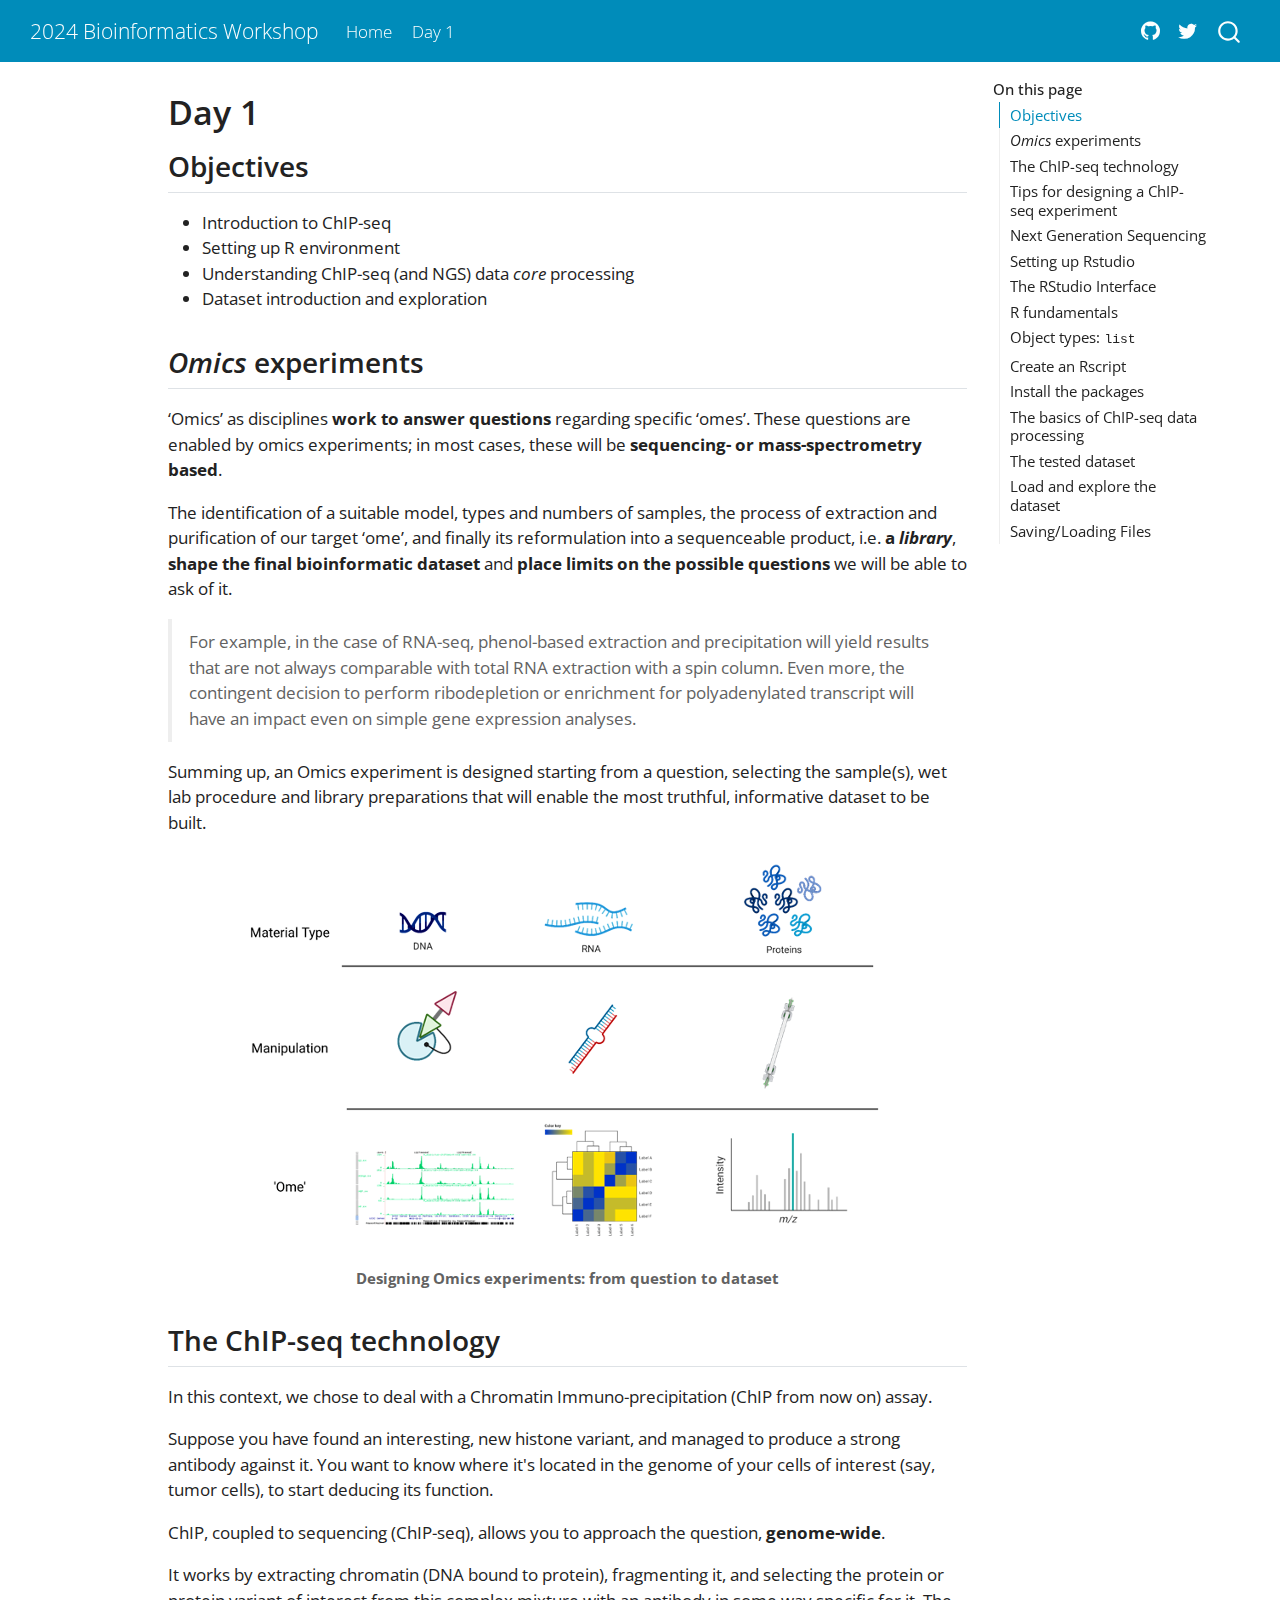
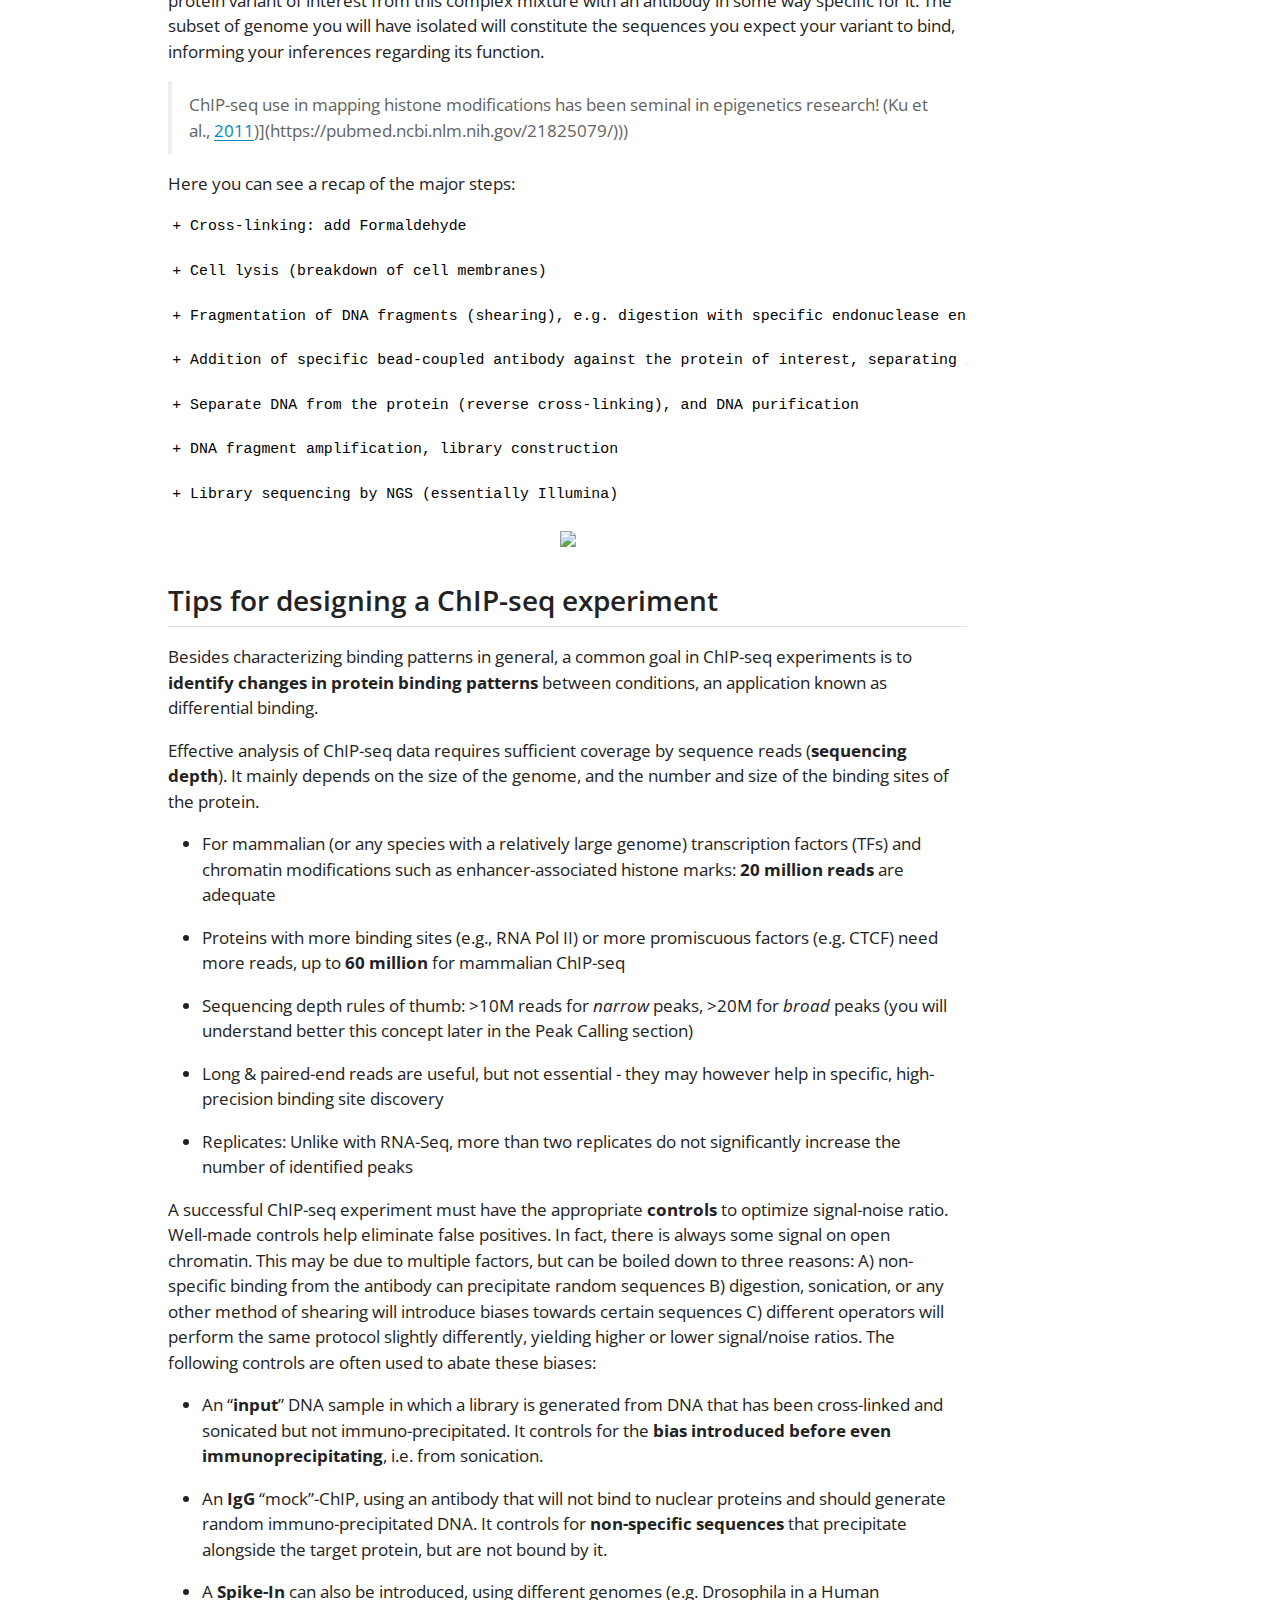
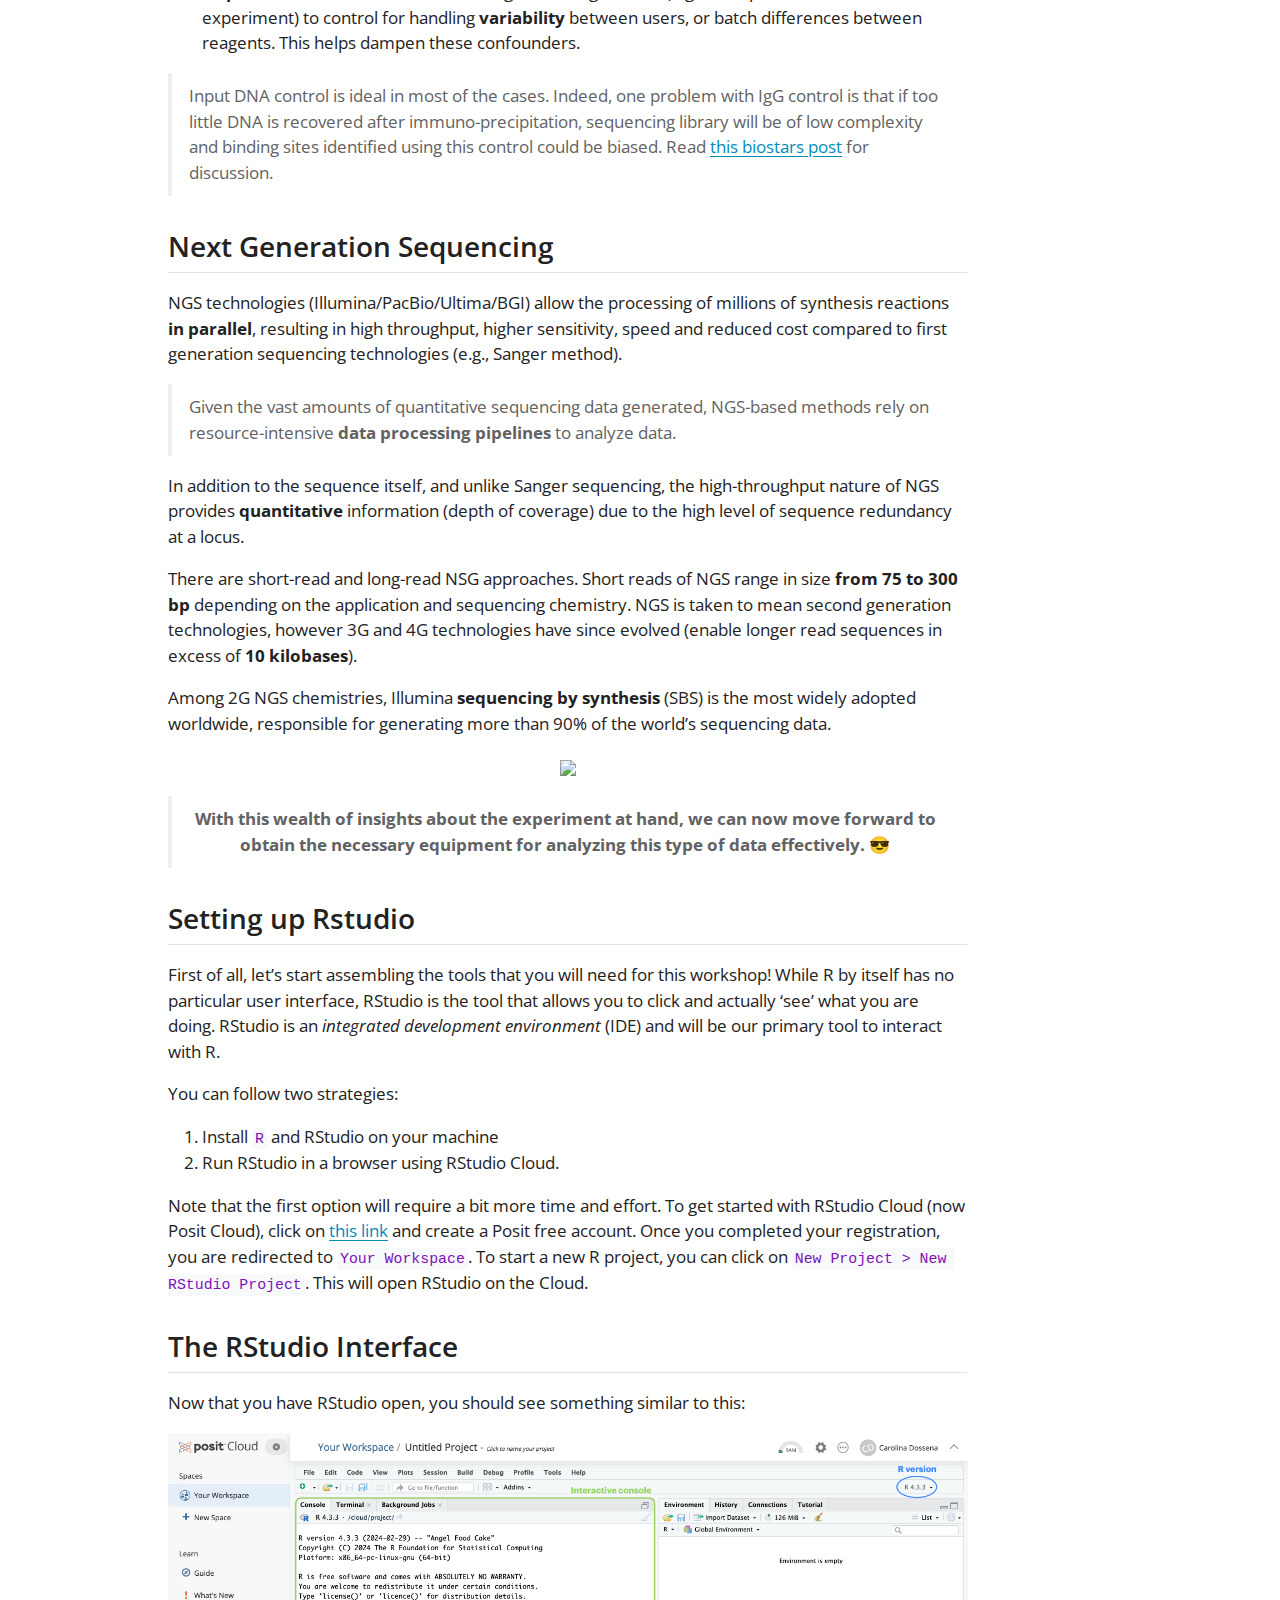
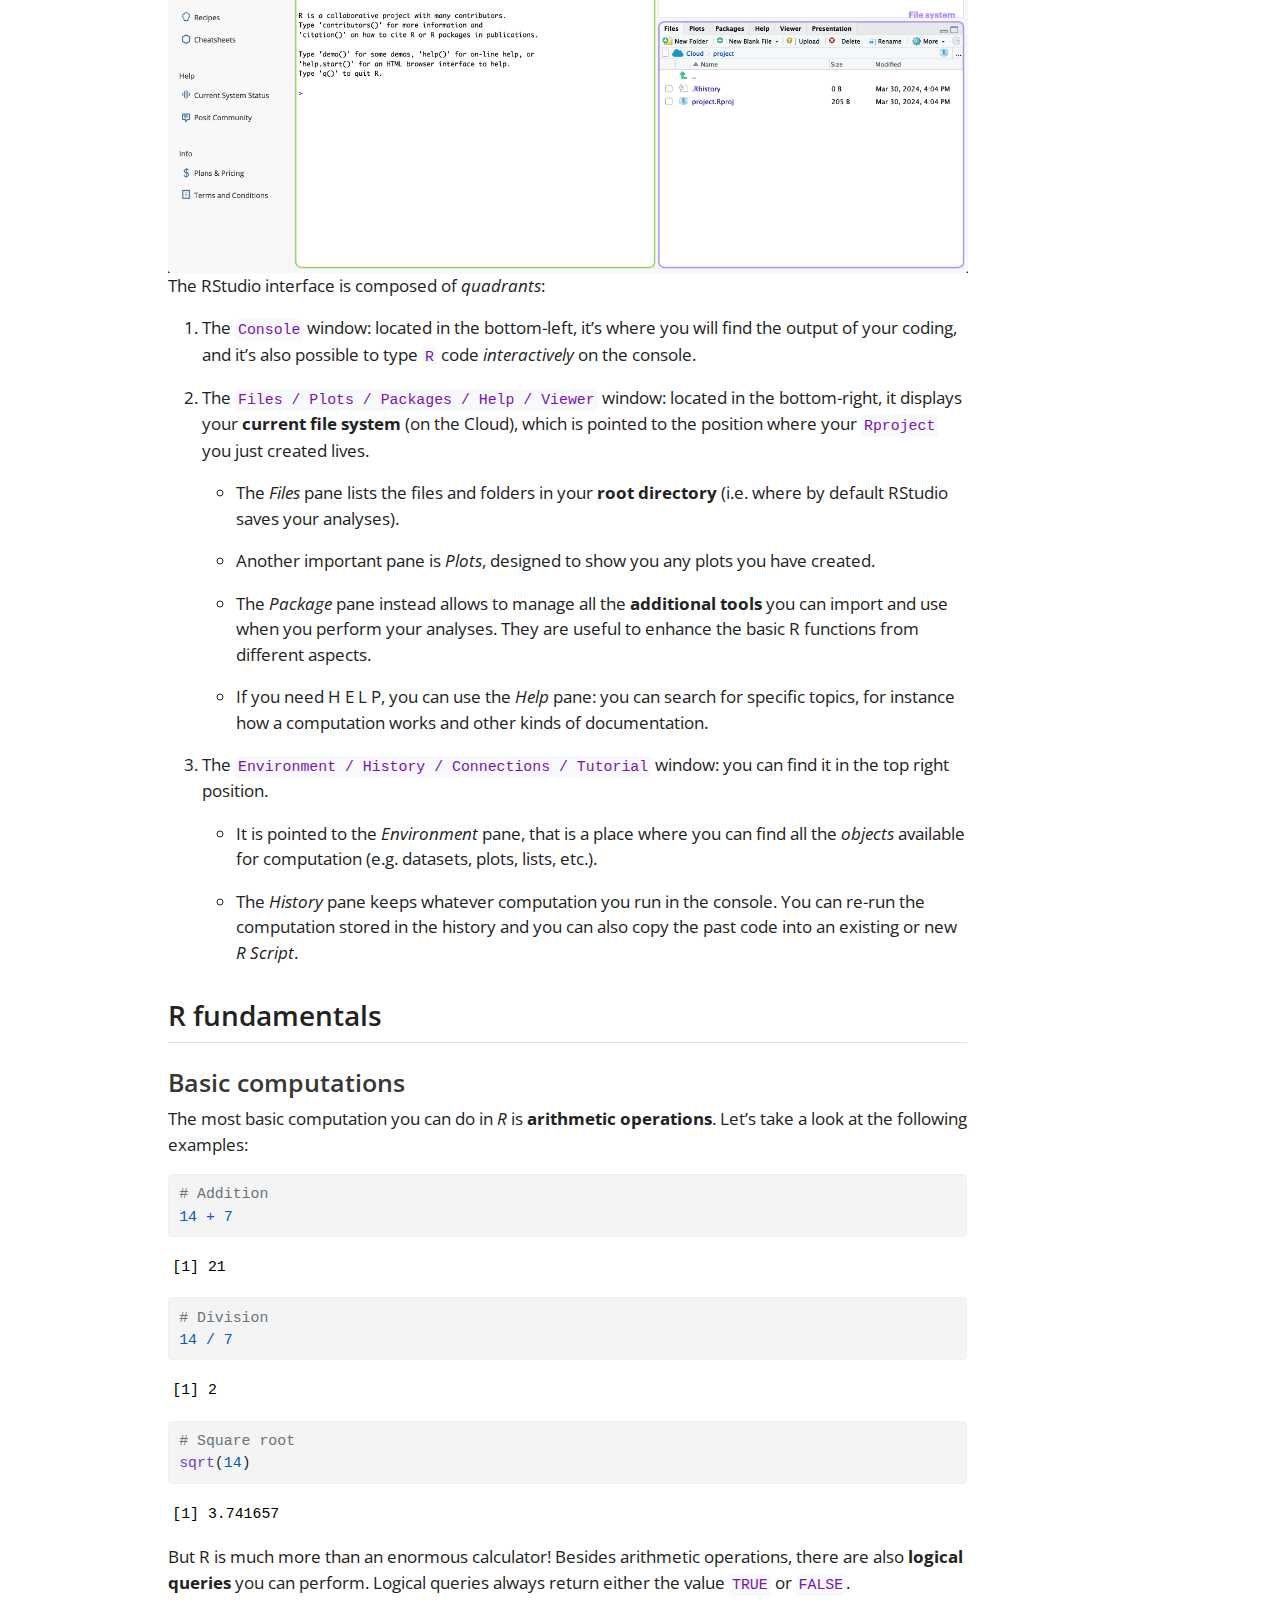
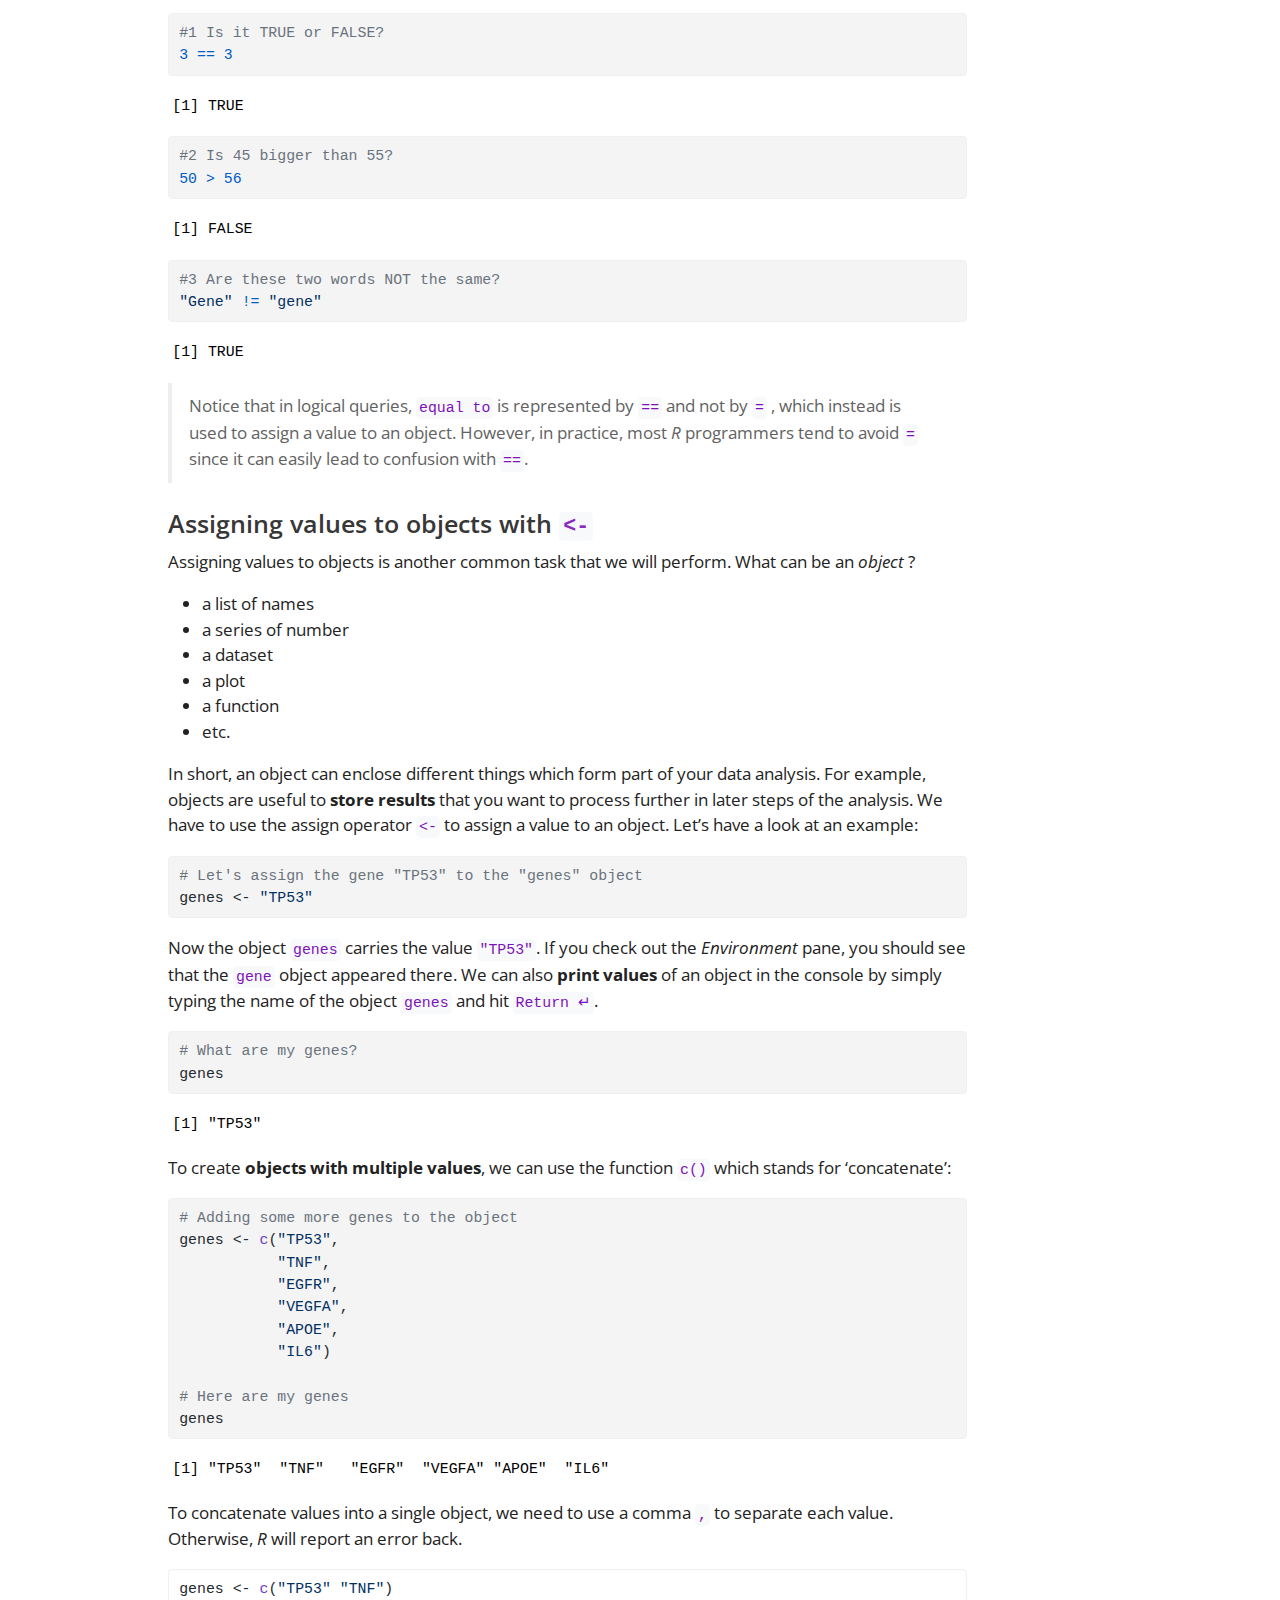
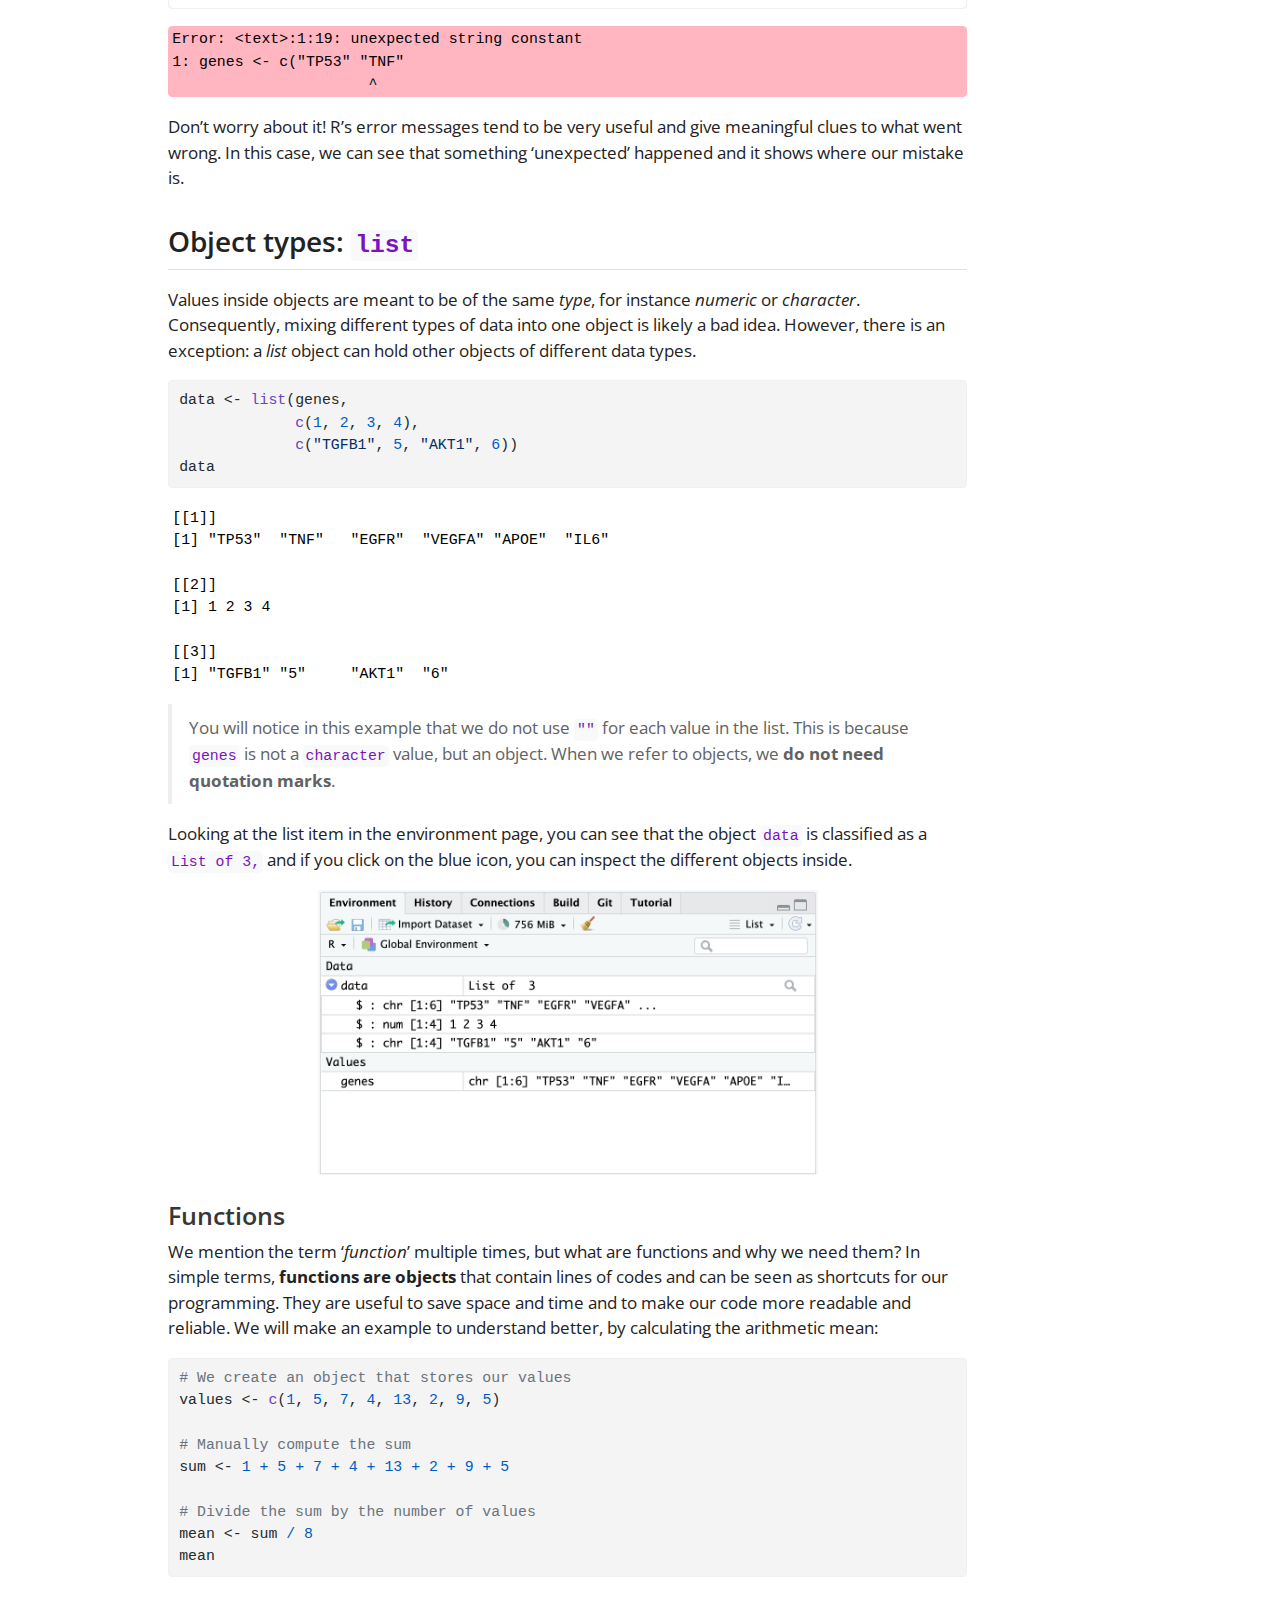
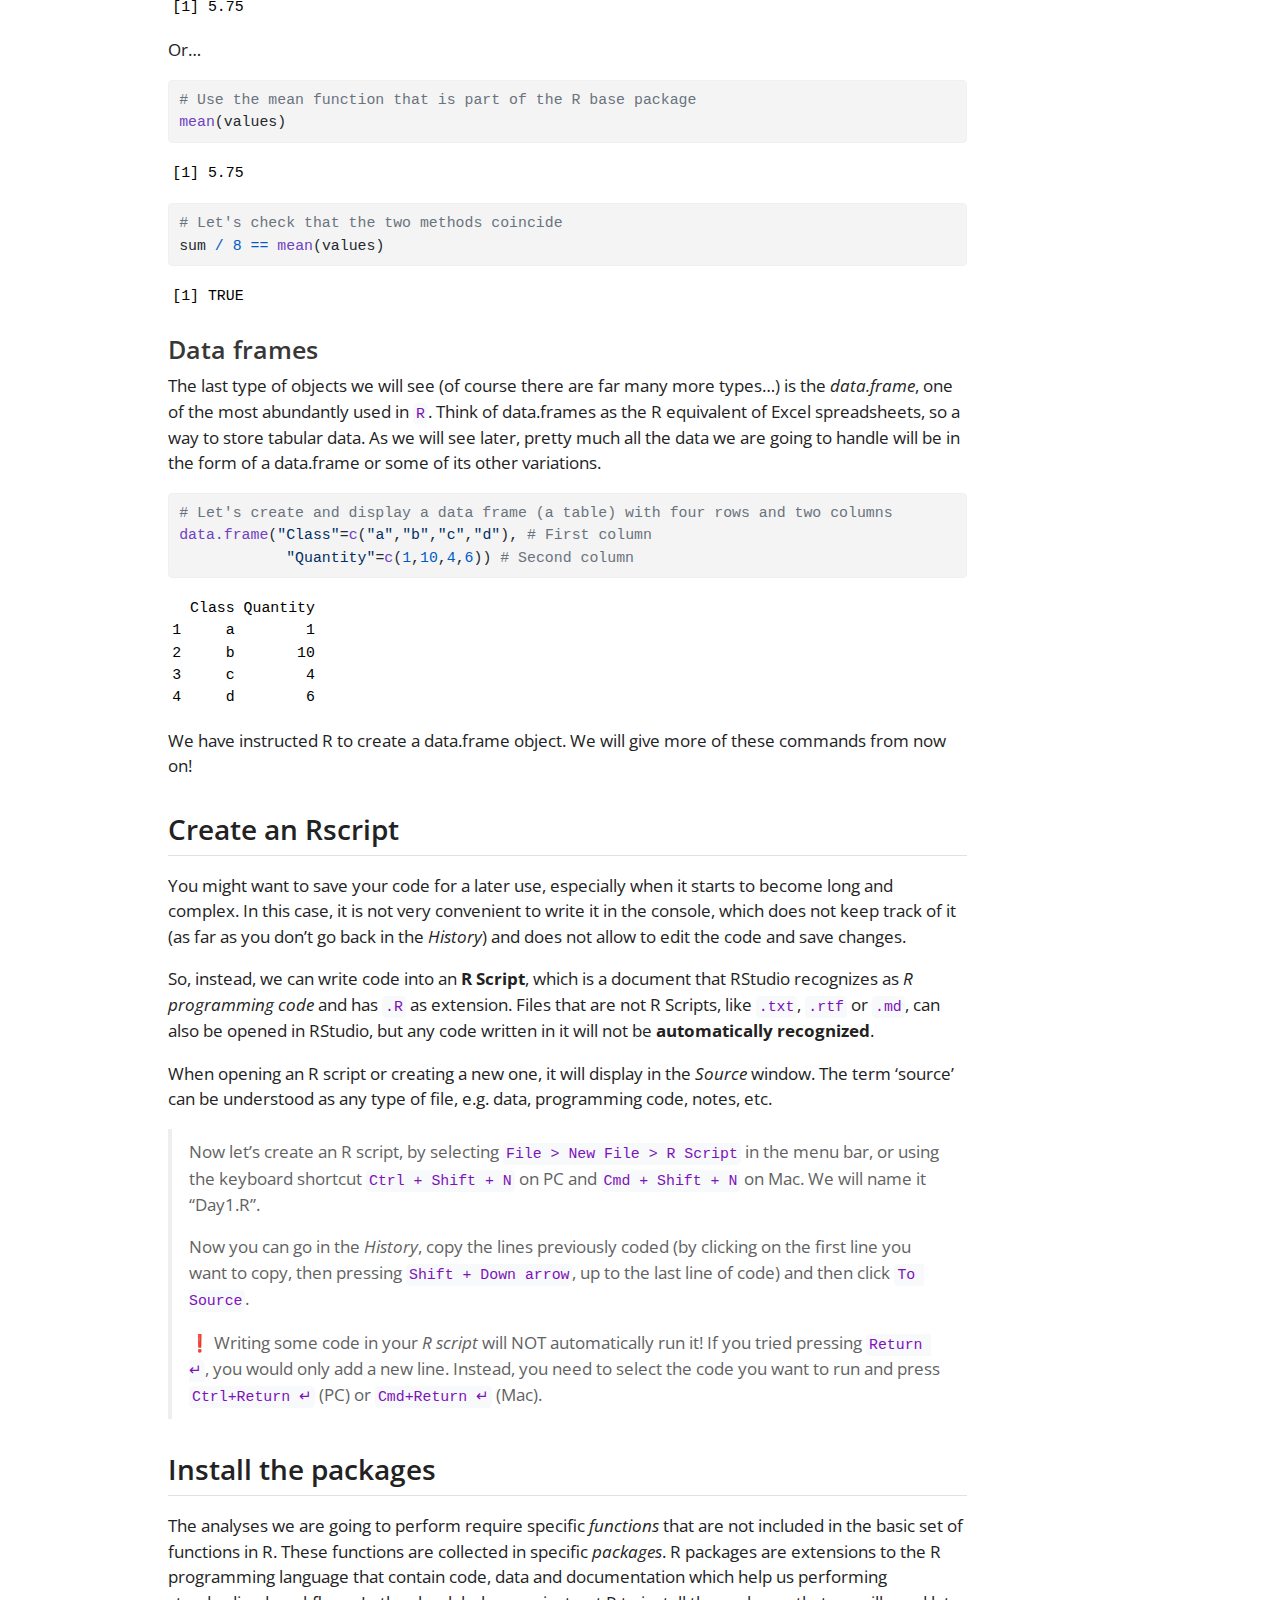
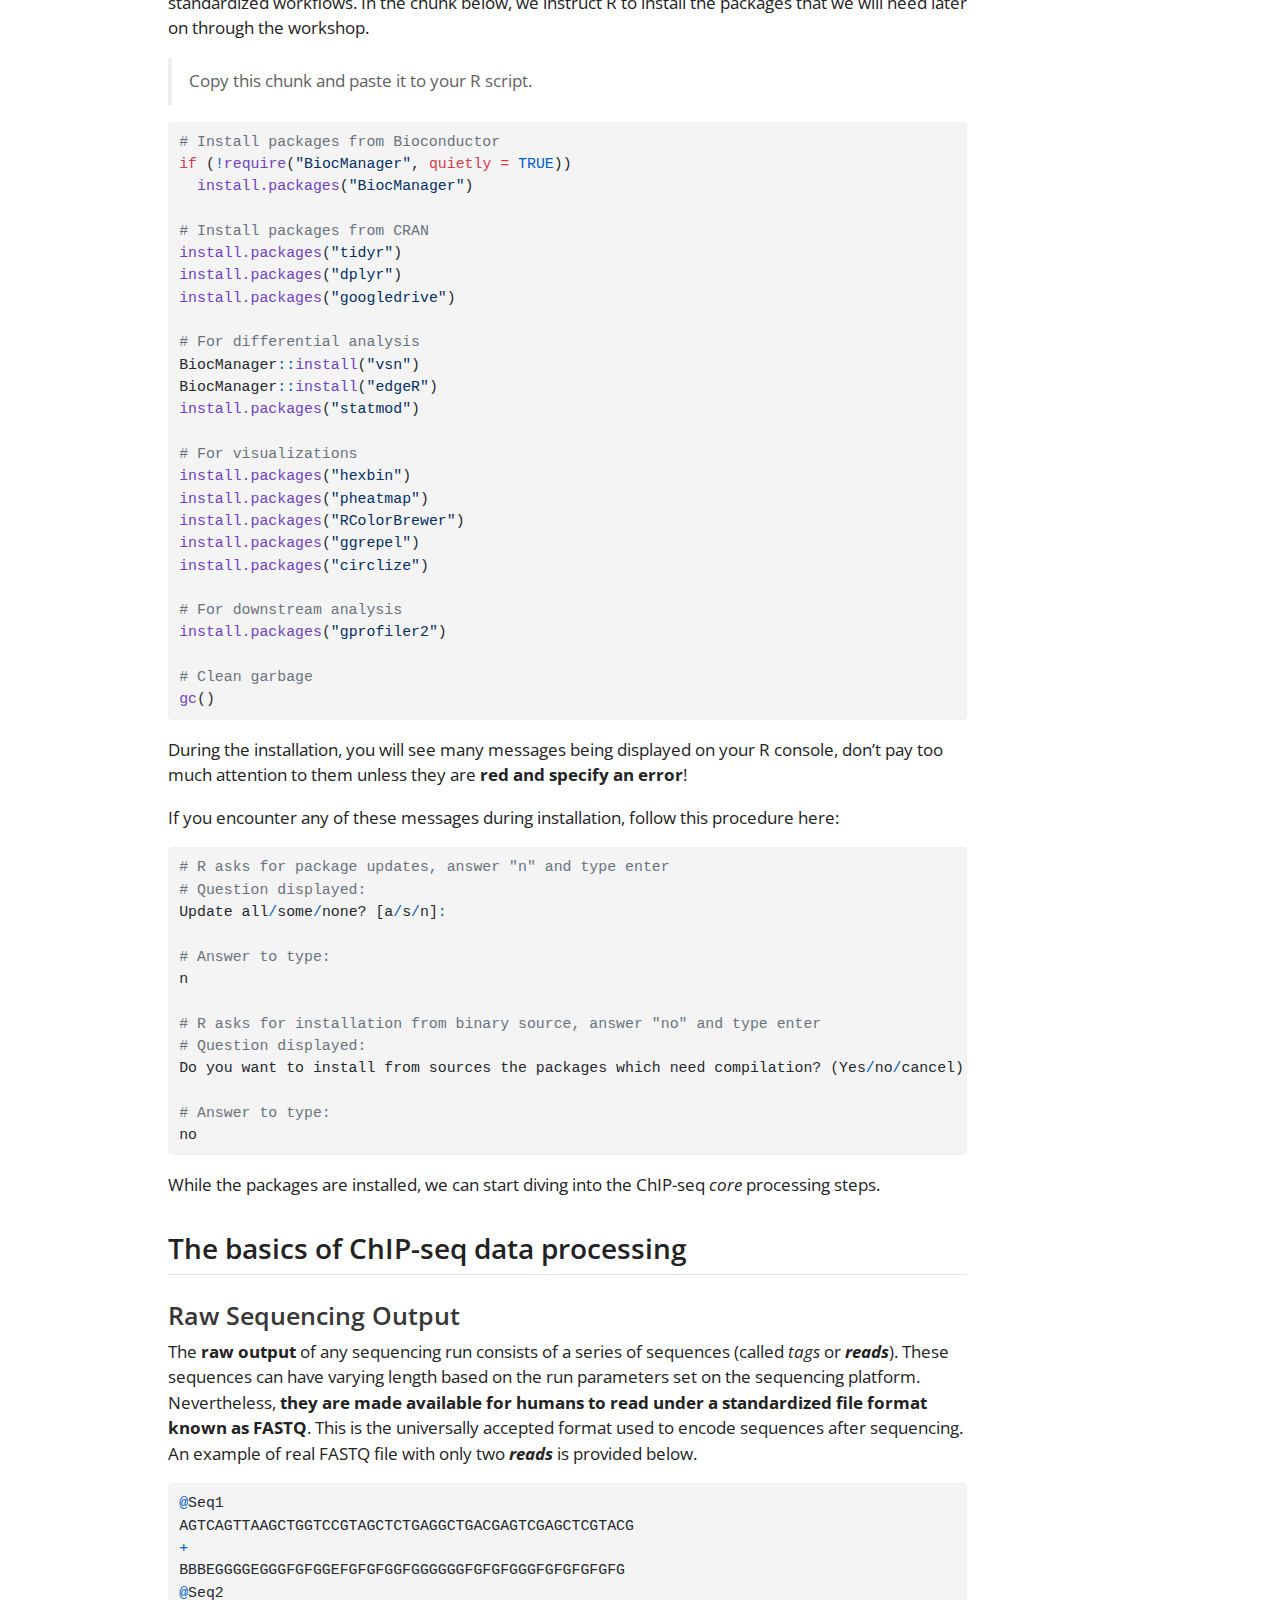
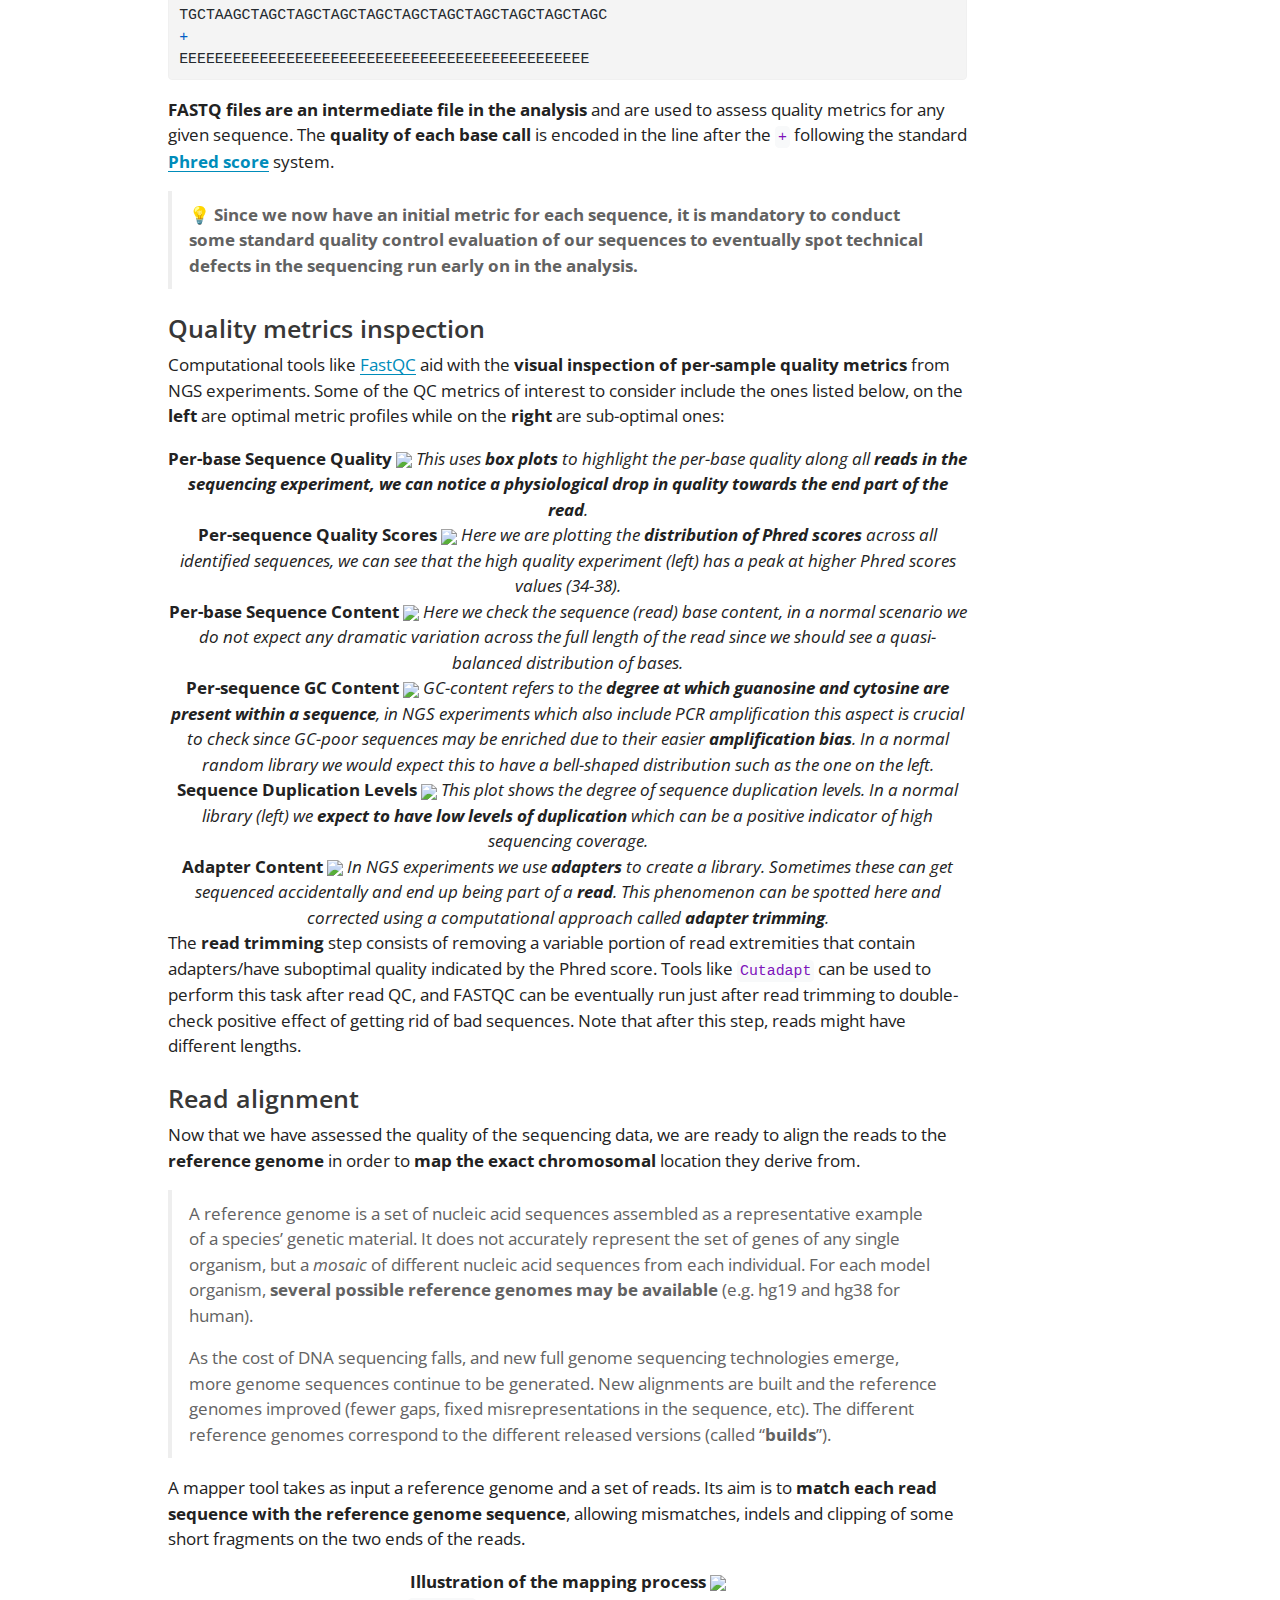
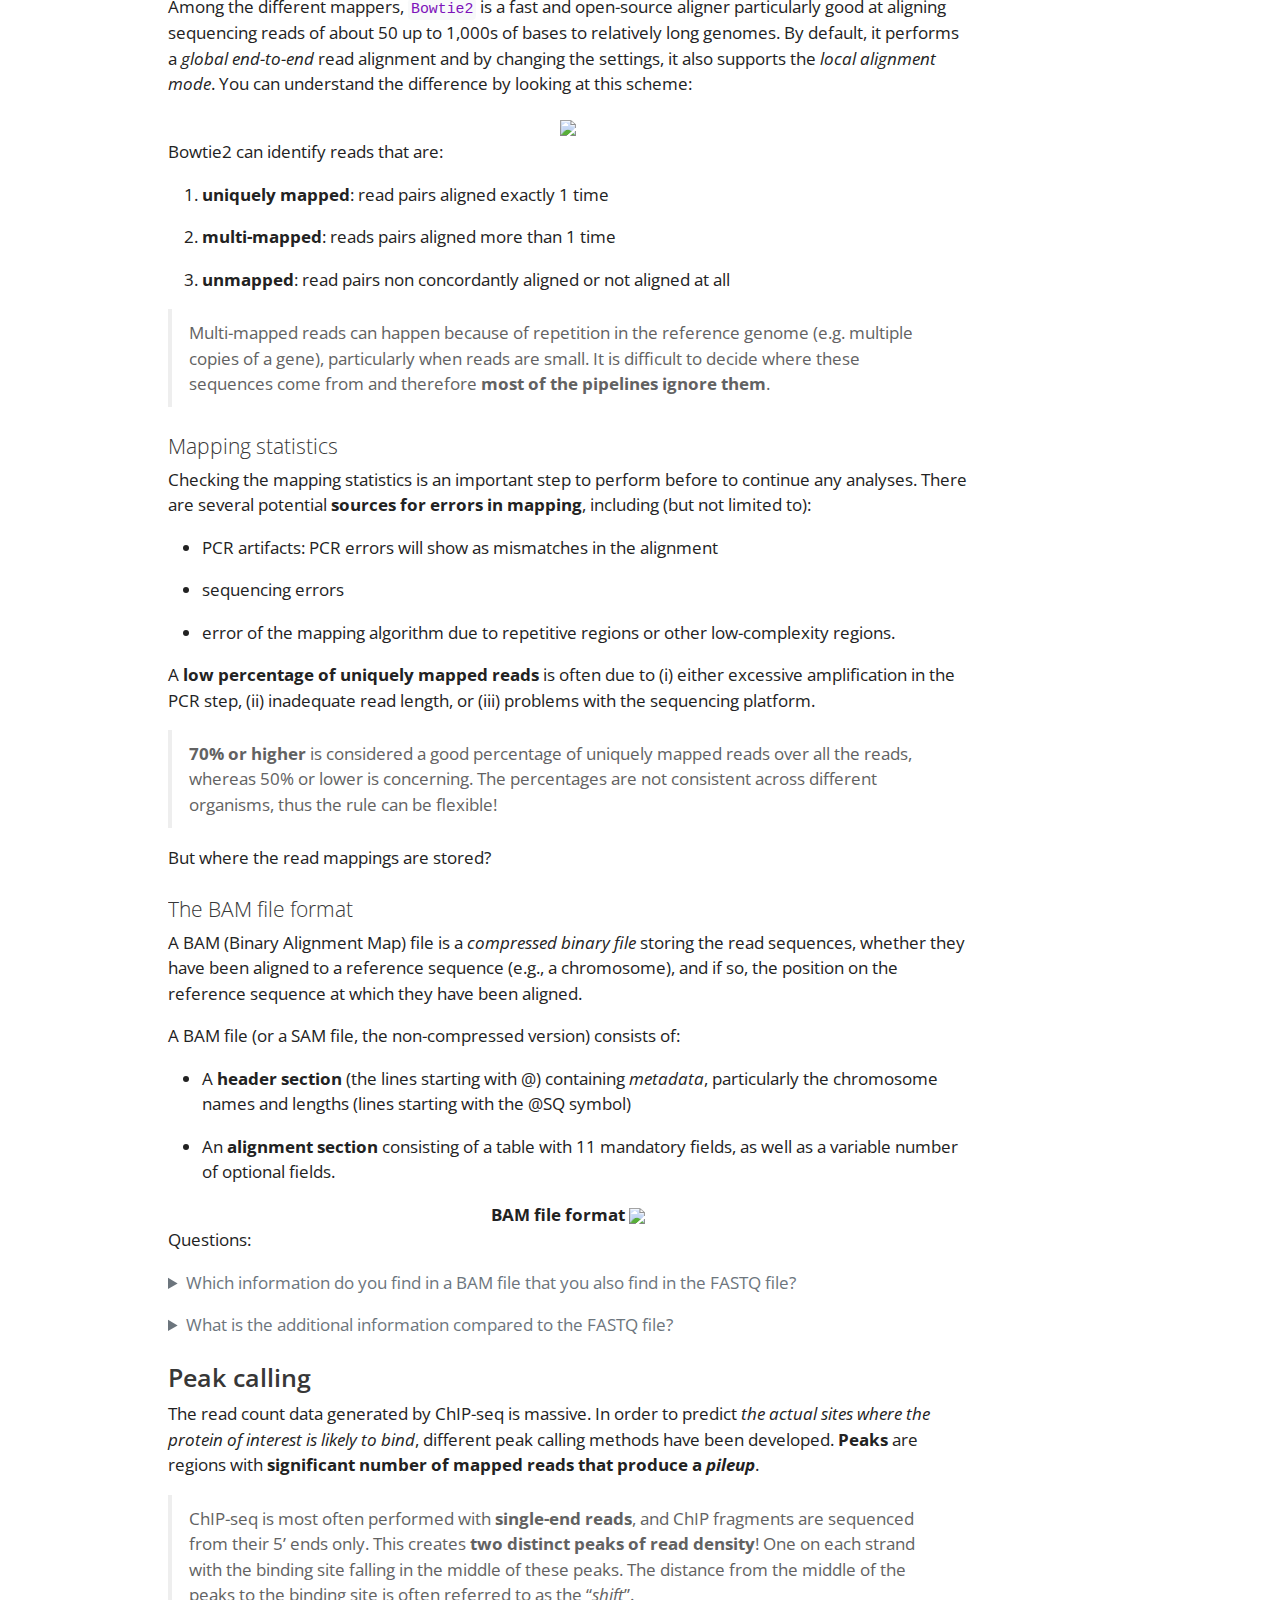
==== commit b2e1f20b: "integrate experimental sections and final editing" ====
--- a/docs/pages/Day1.html
+++ b/docs/pages/Day1.html
@@ -159,8 +159,8 @@
     <h2 id="toc-title">On this page</h2>
    
   <ul>
-  <li><a href="#objectives" id="toc-objectives" class="nav-link active" data-scroll-target="#objectives">Objectives</a>
-  <ul class="collapse">
+  <li><a href="#objectives" id="toc-objectives" class="nav-link active" data-scroll-target="#objectives">Objectives</a></li>
+  <li><a href="#omics-experiments" id="toc-omics-experiments" class="nav-link" data-scroll-target="#omics-experiments"><em>Omics</em> experiments</a></li>
   <li><a href="#the-chip-seq-technology" id="toc-the-chip-seq-technology" class="nav-link" data-scroll-target="#the-chip-seq-technology">The ChIP-seq technology</a></li>
   <li><a href="#tips-for-designing-a-chip-seq-experiment" id="toc-tips-for-designing-a-chip-seq-experiment" class="nav-link" data-scroll-target="#tips-for-designing-a-chip-seq-experiment">Tips for designing a ChIP-seq experiment</a></li>
   <li><a href="#next-generation-sequencing" id="toc-next-generation-sequencing" class="nav-link" data-scroll-target="#next-generation-sequencing">Next Generation Sequencing</a></li>
@@ -178,26 +178,18 @@
   </ul></li>
   <li><a href="#create-an-rscript" id="toc-create-an-rscript" class="nav-link" data-scroll-target="#create-an-rscript">Create an Rscript</a></li>
   <li><a href="#install-the-packages" id="toc-install-the-packages" class="nav-link" data-scroll-target="#install-the-packages">Install the packages</a></li>
-  <li><a href="#the-basics-of-chip-seq-data-core-processing" id="toc-the-basics-of-chip-seq-data-core-processing" class="nav-link" data-scroll-target="#the-basics-of-chip-seq-data-core-processing">The basics of ChIP-seq data <em>core</em> processing</a>
+  <li><a href="#the-basics-of-chip-seq-data-processing" id="toc-the-basics-of-chip-seq-data-processing" class="nav-link" data-scroll-target="#the-basics-of-chip-seq-data-processing">The basics of ChIP-seq data processing</a>
   <ul class="collapse">
   <li><a href="#raw-sequencing-output" id="toc-raw-sequencing-output" class="nav-link" data-scroll-target="#raw-sequencing-output">Raw Sequencing Output</a></li>
-  </ul></li>
-  <li><a href="#quality-metrics-inspection" id="toc-quality-metrics-inspection" class="nav-link" data-scroll-target="#quality-metrics-inspection">Quality Metrics Inspection</a></li>
-  <li><a href="#read-alignment" id="toc-read-alignment" class="nav-link" data-scroll-target="#read-alignment">Read alignment</a>
-  <ul class="collapse">
-  <li><a href="#the-bam-file" id="toc-the-bam-file" class="nav-link" data-scroll-target="#the-bam-file">The BAM file</a></li>
-  </ul></li>
+  <li><a href="#quality-metrics-inspection" id="toc-quality-metrics-inspection" class="nav-link" data-scroll-target="#quality-metrics-inspection">Quality metrics inspection</a></li>
+  <li><a href="#read-alignment" id="toc-read-alignment" class="nav-link" data-scroll-target="#read-alignment">Read alignment</a></li>
   <li><a href="#peak-calling" id="toc-peak-calling" class="nav-link" data-scroll-target="#peak-calling">Peak calling</a></li>
-  <li><a href="#broad-vs.-narrow-peaks" id="toc-broad-vs.-narrow-peaks" class="nav-link" data-scroll-target="#broad-vs.-narrow-peaks">Broad vs.&nbsp;narrow peaks</a></li>
-  <li><a href="#bed-and-bigwig-file-formats" id="toc-bed-and-bigwig-file-formats" class="nav-link" data-scroll-target="#bed-and-bigwig-file-formats">BED and BigWig file formats</a></li>
-  <li><a href="#collapse-data-into-a-single-dataset" id="toc-collapse-data-into-a-single-dataset" class="nav-link" data-scroll-target="#collapse-data-into-a-single-dataset">Collapse data into a single dataset</a>
-  <ul class="collapse">
+  <li><a href="#collapse-data-into-a-single-dataset" id="toc-collapse-data-into-a-single-dataset" class="nav-link" data-scroll-target="#collapse-data-into-a-single-dataset">Collapse data into a single dataset</a></li>
   <li><a href="#counting-reads-in-consensus-peaks" id="toc-counting-reads-in-consensus-peaks" class="nav-link" data-scroll-target="#counting-reads-in-consensus-peaks">Counting reads in consensus peaks</a></li>
   </ul></li>
-  <li><a href="#the-study" id="toc-the-study" class="nav-link" data-scroll-target="#the-study">The study</a></li>
+  <li><a href="#the-tested-dataset" id="toc-the-tested-dataset" class="nav-link" data-scroll-target="#the-tested-dataset">The tested dataset</a></li>
   <li><a href="#load-and-explore-the-dataset" id="toc-load-and-explore-the-dataset" class="nav-link" data-scroll-target="#load-and-explore-the-dataset">Load and explore the dataset</a></li>
   <li><a href="#savingloading-files" id="toc-savingloading-files" class="nav-link" data-scroll-target="#savingloading-files">Saving/Loading Files</a></li>
-  </ul></li>
   </ul>
 </nav>
     </div>
@@ -227,27 +219,55 @@
 div.col pre { background-color:lightpink; }
 div.col pre.r { background-color:white; }
 </style>
-<section id="objectives" class="level1">
-<h1>Objectives</h1>
+<section id="objectives" class="level2">
+<h2 class="anchored" data-anchor-id="objectives">Objectives</h2>
 <ul>
 <li>Introduction to ChIP-seq</li>
 <li>Setting up R environment</li>
 <li>Understanding ChIP-seq (and NGS) data <em>core</em> processing</li>
 <li>Dataset introduction and exploration</li>
 </ul>
+</section>
+<section id="omics-experiments" class="level2">
+<h2 class="anchored" data-anchor-id="omics-experiments"><em>Omics</em> experiments</h2>
+<p>‘Omics’ as disciplines <strong>work to</strong> <strong>answer questions</strong> regarding specific ‘omes’. These questions are enabled by omics experiments; in most cases, these will be <strong>sequencing- or mass-spectrometry based</strong>.</p>
+<p>The identification of a suitable model, types and numbers of samples, the process of extraction and purification of our target ‘ome’, and finally its reformulation into a sequenceable product, i.e.&nbsp;<strong>a <em>library</em></strong>, <strong>shape the final bioinformatic dataset</strong> and <strong>place limits on the possible questions</strong> we will be able to ask of it.</p>
+<blockquote class="blockquote">
+<p>For example, in the case of RNA-seq, phenol-based extraction and precipitation will yield results that are not always comparable with total RNA extraction with a spin column. Even more, the contingent decision to perform ribodepletion or enrichment for polyadenylated transcript will have an impact even on simple gene expression analyses.</p>
+</blockquote>
+<p>Summing up, an Omics experiment is designed starting from a question, selecting the sample(s), wet lab procedure and library preparations that will enable the most truthful, informative dataset to be built.</p>
+<center>
+<div class="quarto-figure quarto-figure-center">
+<figure class="figure">
+<p><img src="../pics/the_omics_design.png" class="img-fluid figure-img"></p>
+<figcaption><strong>Designing Omics experiments: from question to dataset</strong></figcaption>
+</figure>
+</div>
+</center>
+</section>
 <section id="the-chip-seq-technology" class="level2">
 <h2 class="anchored" data-anchor-id="the-chip-seq-technology">The ChIP-seq technology</h2>
-<p>Chromatin immunoprecipitation (ChIP) assays are used to <strong>analyze protein interactions with DNA</strong>. By combining this method with Next Generation Sequencing, ChIP-sequencing (ChIP-seq) is a powerful method for identifying genome-wide the chromosomal locations of different kinds of proteins, including transcription factors, nucleosomes, chromatin remodeling enzymes and polymerases, and also histone modifications.</p>
-<blockquote class="blockquote">
-<p>ChIP-seq use in mapping histone modifications has been seminal in epigenetics research! (Ku et al., <a href="https://pubmed.ncbi.nlm.nih.gov/21825079/">2011</a>)</p>
-</blockquote>
-<p>The standard ChIP-seq protocol first <strong>cross-link bound proteins to chromatin, fragments the chromatin, captures the DNA fragments bound to one protein using an antibody specific to it, and sequences the ends of the captured fragments using NGS</strong>. Here you can see the major steps:</p>
+<p>In this context, we chose to deal with a Chromatin Immuno-precipitation (ChIP from now on) assay.&nbsp;</p>
+<p>Suppose you have found an interesting, new histone variant, and managed to produce a strong antibody against it. You want to know where it's located in the genome of your cells of interest (say, tumor cells), to start deducing its function.</p>
+<p>ChIP, coupled to sequencing (ChIP-seq), allows you to approach the question, <strong>genome-wide</strong>.</p>
+<p>It works by extracting chromatin (DNA bound to protein), fragmenting it, and selecting the protein or protein variant of interest from this complex mixture with an antibody in some way specific for it. The subset of genome you will have isolated will constitute the sequences you expect your variant to bind, informing your inferences regarding its function.</p>
+<blockquote class="blockquote">
+<p>ChIP-seq use in mapping histone modifications has been seminal in epigenetics research! (Ku et al., <a href="[https://pubmed.ncbi.nlm.nih.gov/21825079/">2011</a>)](https://pubmed.ncbi.nlm.nih.gov/21825079/)))</p>
+</blockquote>
+<p>Here you can see a recap of the major steps:</p>
 <pre><code>+ Cross-linking: add Formaldehyde
-+ Hydrolysis (breakdown of cell memberane)
-+ Lyses of DNA fragments (shearing), e.g. treat with specific endonuclease enzymes (dpn1)
-+ Add specific antibody (with beads) against the protein of interest. This will drag the protein down by immuno-precipitation
-+ Separate DNA from the protein (unlinking), and purify the DNA
-+ DNA fragments are amplified and fluorescently tagged, library construction, and fragments are then sequenced</code></pre>
+
++ Cell lysis (breakdown of cell membranes)
+
++ Fragmentation of DNA fragments (shearing), e.g. digestion with specific endonuclease enzymes (dpn1) or sonication
+
++ Addition of specific bead-coupled antibody against the protein of interest, separating it from the mixture
+
++ Separate DNA from the protein (reverse cross-linking), and DNA purification
+
++ DNA fragment amplification, library construction
+
++ Library sequencing by NGS (essentially Illumina)</code></pre>
 <center>
 <div>
 <p><img src="https://www.creativebiomart.net/epigenetics/wp-content/themes/epigenetics/upload/images/1-6-1-1-2-Transcription-Factor-ChIP-Seq-1.jpg" width="500"></p>
@@ -256,19 +276,20 @@
 </section>
 <section id="tips-for-designing-a-chip-seq-experiment" class="level2">
 <h2 class="anchored" data-anchor-id="tips-for-designing-a-chip-seq-experiment">Tips for designing a ChIP-seq experiment</h2>
-<p>A common goal in ChIP-seq experiments is to <strong>identify changes in protein binding patterns</strong> between conditions (i.e.&nbsp;differential binding).</p>
-<p>Effective analysis of ChIP-seq data requires sufficient coverage by sequence reads (sequencing depth). It mainly depends on the size of the genome, and the number and size of the binding sites of the protein.</p>
+<p>Besides characterizing binding patterns in general, a common goal in ChIP-seq experiments is to <strong>identify changes in protein binding patterns</strong> between conditions, an application known as differential binding.</p>
+<p>Effective analysis of ChIP-seq data requires sufficient coverage by sequence reads (<strong>sequencing depth</strong>). It mainly depends on the size of the genome, and the number and size of the binding sites of the protein.</p>
 <ul>
-<li><p>For mammalian transcription factors (TFs) and chromatin modifications such as enhancer-associated histone marks: <strong>20 million reads</strong> are adequate</p></li>
-<li><p>Proteins with more binding sites (e.g., RNA Pol II) or broader factors: need more reads, up to <strong>60 million</strong> for mammalian ChIP-seq</p></li>
-<li><p>Sequencing depth rules of thumb: &gt;10M reads for <em>narrow</em> peaks, &gt;20M for <em>broad</em> peaks</p></li>
-<li><p>Long &amp; paired-end reads useful but not essential</p></li>
-<li><p>Replicates: The good news here is that, unlike RNA-Seq, more than 2 replicates does not significantly increase the number of targets</p></li>
+<li><p>For mammalian (or any species with a relatively large genome) transcription factors (TFs) and chromatin modifications such as enhancer-associated histone marks: <strong>20 million reads</strong> are adequate</p></li>
+<li><p>Proteins with more binding sites (e.g., RNA Pol II) or more promiscuous factors (e.g.&nbsp;CTCF) need more reads, up to <strong>60 million</strong> for mammalian ChIP-seq</p></li>
+<li><p>Sequencing depth rules of thumb: &gt;10M reads for <em>narrow</em> peaks, &gt;20M for <em>broad</em> peaks (you will understand better this concept later in the Peak Calling section)</p></li>
+<li><p>Long &amp; paired-end reads are useful, but not essential - they may however help in specific, high-precision binding site discovery</p></li>
+<li><p>Replicates: Unlike with RNA-Seq, more than two replicates do not significantly increase the number of identified peaks</p></li>
 </ul>
-<p>A successful ChIP-seq experiment must have its right <strong>controls</strong>: they are essential to eliminate false positives as there is always some signal on open chromatin. Two types of controls are often used:</p>
+<p>A successful ChIP-seq experiment must have the appropriate <strong>controls</strong> to optimize signal-noise ratio. Well-made controls help eliminate false positives. In fact, there is always some signal on open chromatin. This may be due to multiple factors, but can be boiled down to three reasons: A) non-specific binding from the antibody can precipitate random sequences B) digestion, sonication, or any other method of shearing will introduce biases towards certain sequences C) different operators will perform the same protocol slightly differently, yielding higher or lower signal/noise ratios. The following controls are often used to abate these biases:</p>
 <ul>
-<li><p>An “<strong>input</strong>” DNA sample (fragmented genomic DNA), the one that has been cross-linked and sonicated but not immuno-precipitated</p></li>
-<li><p>An <strong>IgG</strong> “mock”-ChIP, using an antibody that will not bind to nuclear proteins and should generate random immuno-precipitated DNA.</p></li>
+<li><p>An “<strong>input</strong>” DNA sample in which a library is generated from DNA that has been cross-linked and sonicated but not immuno-precipitated. It controls for the <strong>bias introduced before even immunoprecipitating</strong>, i.e.&nbsp;from sonication.</p></li>
+<li><p>An <strong>IgG</strong> “mock”-ChIP, using an antibody that will not bind to nuclear proteins and should generate random immuno-precipitated DNA. It controls for <strong>non-specific sequences</strong> that precipitate alongside the target protein, but are not bound by it.</p></li>
+<li><p>A <strong>Spike-In</strong> can also be introduced, using different genomes (e.g.&nbsp;Drosophila in a Human experiment) to control for handling <strong>variability</strong> between users, or batch differences between reagents. This helps dampen these confounders.</p></li>
 </ul>
 <blockquote class="blockquote">
 <p>Input DNA control is ideal in most of the cases. Indeed, one problem with IgG control is that if too little DNA is recovered after immuno-precipitation, sequencing library will be of low complexity and binding sites identified using this control could be biased. Read <a href="https://www.biostars.org/p/15817/">this biostars post</a> for discussion.</p>
@@ -276,7 +297,7 @@
 </section>
 <section id="next-generation-sequencing" class="level2">
 <h2 class="anchored" data-anchor-id="next-generation-sequencing">Next Generation Sequencing</h2>
-<p>NGS technologies (Illumina/PacBio) allow the processing of millions of reactions in parallel, resulting in high-throughput, higher sensitivity, speed and reduced cost compared to first generation sequencing technologies (e.g., Sanger method).</p>
+<p>NGS technologies (Illumina/PacBio/Ultima/BGI) allow the processing of millions of synthesis reactions <strong>in parallel</strong>, resulting in high throughput, higher sensitivity, speed and reduced cost compared to first generation sequencing technologies (e.g., Sanger method).</p>
 <blockquote class="blockquote">
 <p>Given the vast amounts of quantitative sequencing data generated, NGS-based methods rely on resource-intensive <strong>data processing pipelines</strong> to analyze data.</p>
 </blockquote>
@@ -287,6 +308,9 @@
 <div>
 <p><img src="https://efsa.onlinelibrary.wiley.com/cms/asset/3d005e92-0c1d-498a-b8d1-8796597dc74c/efs2e16086-fig-0004-m.jpg" width="500"></p>
 </div>
+<blockquote class="blockquote">
+<p><strong>With this wealth of insights about the experiment at hand, we can now move forward to obtain the necessary equipment for analyzing this type of data effectively.</strong> 😎</p>
+</blockquote>
 </center></section>
 <section id="setting-up-rstudio" class="level2">
 <h2 class="anchored" data-anchor-id="setting-up-rstudio">Setting up Rstudio</h2>
@@ -296,7 +320,7 @@
 <li>Install <code>R</code> and RStudio on your machine</li>
 <li>Run RStudio in a browser using RStudio Cloud.</li>
 </ol>
-<p>Note that the first option will require a bit more time and effort. To get started with RStudio Cloud (noew Posit Cloud), click on <a href="https://posit.cloud/plans/free">this link</a> and create a Posit free account. Once you completed your registration, you are redirected to <code>Your Workspace</code>. To start a new R project, you can click on <code>New Project &gt; New RStudio Project</code>. This will open RStudio on the Cloud.</p>
+<p>Note that the first option will require a bit more time and effort. To get started with RStudio Cloud (now Posit Cloud), click on <a href="https://posit.cloud/plans/free">this link</a> and create a Posit free account. Once you completed your registration, you are redirected to <code>Your Workspace</code>. To start a new R project, you can click on <code>New Project &gt; New RStudio Project</code>. This will open RStudio on the Cloud.</p>
 </section>
 <section id="the-rstudio-interface" class="level2">
 <h2 class="anchored" data-anchor-id="the-rstudio-interface">The RStudio Interface</h2>
@@ -307,17 +331,17 @@
 <p>The RStudio interface is composed of <em>quadrants</em>:</p>
 <ol type="1">
 <li><p>The <code>Console</code> window: located in the bottom-left, it’s where you will find the output of your coding, and it’s also possible to type <code>R</code> code <em>interactively</em> on the console.</p></li>
-<li><p>The <code>Files / Plots / Packages / Help / Viewer</code> window: located in the bototm-right, it currently displays your <strong>current file system</strong> (on the Cloud), which is pointed to the position where your <code>Rproject</code> you just created lives.</p>
+<li><p>The <code>Files / Plots / Packages / Help / Viewer</code> window: located in the bottom-right, it displays your <strong>current file system</strong> (on the Cloud), which is pointed to the position where your <code>Rproject</code> you just created lives.</p>
 <ul>
-<li><p>The <em>Files</em> pane lists the files and folders in your <strong>root directory</strong> (i.e.&nbsp;where by default RStudio save your analyses).</p></li>
+<li><p>The <em>Files</em> pane lists the files and folders in your <strong>root directory</strong> (i.e.&nbsp;where by default RStudio saves your analyses).</p></li>
 <li><p>Another important pane is <em>Plots</em>, designed to show you any plots you have created.</p></li>
 <li><p>The <em>Package</em> pane instead allows to manage all the <strong>additional tools</strong> you can import and use when you perform your analyses. They are useful to enhance the basic R functions from different aspects.</p></li>
 <li><p>If you need H E L P, you can use the <em>Help</em> pane: you can search for specific topics, for instance how a computation works and other kinds of documentation.</p></li>
 </ul></li>
-<li><p>The <code>Environment / History / Connections / Tutorial</code> window: you can find it in the top right.</p>
+<li><p>The <code>Environment / History / Connections / Tutorial</code> window: you can find it in the top right position.</p>
 <ul>
 <li><p>It is pointed to the <em>Environment</em> pane, that is a place where you can find all the <em>objects</em> available for computation (e.g.&nbsp;datasets, plots, lists, etc.).</p></li>
-<li><p>The <em>History</em> pane keeps whatever computation you run in the console. You can rerun the computation stored in the history and you can also copy the past code into an existing or new <em>R Script</em>.</p></li>
+<li><p>The <em>History</em> pane keeps whatever computation you run in the console. You can re-run the computation stored in the history and you can also copy the past code into an existing or new <em>R Script</em>.</p></li>
 </ul></li>
 </ol>
 </section>
@@ -325,7 +349,7 @@
 <h2 class="anchored" data-anchor-id="r-fundamentals">R fundamentals</h2>
 <section id="basic-computations" class="level3">
 <h3 class="anchored" data-anchor-id="basic-computations">Basic computations</h3>
-<p>The most basic computation you can do in <em>R</em> is arithmetic operations. Let’s take a look at the following examples:</p>
+<p>The most basic computation you can do in <em>R</em> is <strong>arithmetic operations</strong>. Let’s take a look at the following examples:</p>
 <div class="cell" data-layout-align="center">
 <div class="sourceCode cell-code" id="cb2"><pre class="sourceCode r code-with-copy"><code class="sourceCode r"><span id="cb2-1"><a href="#cb2-1" aria-hidden="true" tabindex="-1"></a><span class="co"># Addition</span></span>
 <span id="cb2-2"><a href="#cb2-2" aria-hidden="true" tabindex="-1"></a><span class="dv">14</span> <span class="sc">+</span> <span class="dv">7</span></span></code><button title="Copy to Clipboard" class="code-copy-button"><i class="bi"></i></button></pre></div>
@@ -343,7 +367,7 @@
 <pre><code>[1] 3.741657</code></pre>
 </div>
 </div>
-<p>But R is much more than an enormous calculator! Besides arithmetic operations, there are also logical queries you can perform. Logical queries always return either the value <code>TRUE</code> or <code>FALSE</code>.</p>
+<p>But R is much more than an enormous calculator! Besides arithmetic operations, there are also <strong>logical queries</strong> you can perform. Logical queries always return either the value <code>TRUE</code> or <code>FALSE</code>.</p>
 <div class="cell" data-layout-align="center">
 <div class="sourceCode cell-code" id="cb8"><pre class="sourceCode r code-with-copy"><code class="sourceCode r"><span id="cb8-1"><a href="#cb8-1" aria-hidden="true" tabindex="-1"></a><span class="co">#1 Is it TRUE or FALSE?</span></span>
 <span id="cb8-2"><a href="#cb8-2" aria-hidden="true" tabindex="-1"></a><span class="dv">3</span> <span class="sc">==</span> <span class="dv">3</span></span></code><button title="Copy to Clipboard" class="code-copy-button"><i class="bi"></i></button></pre></div>
@@ -376,12 +400,12 @@
 <li>a function</li>
 <li>etc.</li>
 </ul>
-<p>In short, an object can enclose different things which form part of your data analysis. For example, objects are useful to store results that you want to process further in later steps of the analysis. We have to use the assign operator <code>&lt;-</code> to assign a value to an object. Let’s have a look at an example.</p>
+<p>In short, an object can enclose different things which form part of your data analysis. For example, objects are useful to <strong>store results</strong> that you want to process further in later steps of the analysis. We have to use the assign operator <code>&lt;-</code> to assign a value to an object. Let’s have a look at an example:</p>
 <div class="cell" data-layout-align="center">
 <div class="sourceCode cell-code" id="cb14"><pre class="sourceCode r code-with-copy"><code class="sourceCode r"><span id="cb14-1"><a href="#cb14-1" aria-hidden="true" tabindex="-1"></a><span class="co"># Let's assign the gene "TP53" to the "genes" object</span></span>
 <span id="cb14-2"><a href="#cb14-2" aria-hidden="true" tabindex="-1"></a>genes <span class="ot">&lt;-</span> <span class="st">"TP53"</span></span></code><button title="Copy to Clipboard" class="code-copy-button"><i class="bi"></i></button></pre></div>
 </div>
-<p>Now the object <code>genes</code> carries the value <code>"TP53"</code>. If you check out the <em>Environment</em> pane, you should see that the <code>gene</code> object appeared there. We can also print values of an object in the console by simply typing the name of the object <code>genes</code> and hit <code>Return ↵</code>.</p>
+<p>Now the object <code>genes</code> carries the value <code>"TP53"</code>. If you check out the <em>Environment</em> pane, you should see that the <code>gene</code> object appeared there. We can also <strong>print values</strong> of an object in the console by simply typing the name of the object <code>genes</code> and hit <code>Return ↵</code>.</p>
 <div class="cell" data-layout-align="center">
 <div class="sourceCode cell-code" id="cb15"><pre class="sourceCode r code-with-copy"><code class="sourceCode r"><span id="cb15-1"><a href="#cb15-1" aria-hidden="true" tabindex="-1"></a><span class="co"># What are my genes?</span></span>
 <span id="cb15-2"><a href="#cb15-2" aria-hidden="true" tabindex="-1"></a>genes</span></code><button title="Copy to Clipboard" class="code-copy-button"><i class="bi"></i></button></pre></div>
@@ -389,7 +413,7 @@
 <pre><code>[1] "TP53"</code></pre>
 </div>
 </div>
-<p>To create objects with multiple values, we can use the function <code>c()</code> which stands for ‘concatenate’:</p>
+<p>To create <strong>objects with multiple values</strong>, we can use the function <code>c()</code> which stands for ‘concatenate’:</p>
 <div class="cell" data-layout-align="center">
 <div class="sourceCode cell-code" id="cb17"><pre class="sourceCode r code-with-copy"><code class="sourceCode r"><span id="cb17-1"><a href="#cb17-1" aria-hidden="true" tabindex="-1"></a><span class="co"># Adding some more genes to the object</span></span>
 <span id="cb17-2"><a href="#cb17-2" aria-hidden="true" tabindex="-1"></a>genes <span class="ot">&lt;-</span> <span class="fu">c</span>(<span class="st">"TP53"</span>,</span>
@@ -416,12 +440,12 @@
 </div>
 </div>
 </div>
-<p>Don’t worry about it! R’s error messages tend to be very useful and give meaningful clues to what went wrong. In this case, we can see that something ‘unexpected’ happened, and it shows where our mistake is.</p>
+<p>Don’t worry about it! R’s error messages tend to be very useful and give meaningful clues to what went wrong. In this case, we can see that something ‘unexpected’ happened and it shows where our mistake is.</p>
 </section>
 </section>
 <section id="object-types-list" class="level2">
 <h2 class="anchored" data-anchor-id="object-types-list">Object types: <code>list</code></h2>
-<p>Values inside objects are meant to be of the same type, for instance <em>numeric</em> or <em>character</em>. Consequently, mixing different types of data into one object is likely a bad idea. However, there is an exception: a <code>list</code> object can hold other objects of different data types.</p>
+<p>Values inside objects are meant to be of the same <em>type</em>, for instance <em>numeric</em> or <em>character</em>. Consequently, mixing different types of data into one object is likely a bad idea. However, there is an exception: a <em>list</em> object can hold other objects of different data types.</p>
 <div class="cell" data-layout-align="center">
 <div class="sourceCode cell-code" id="cb21"><pre class="sourceCode r code-with-copy"><code class="sourceCode r"><span id="cb21-1"><a href="#cb21-1" aria-hidden="true" tabindex="-1"></a>data <span class="ot">&lt;-</span> <span class="fu">list</span>(genes,</span>
 <span id="cb21-2"><a href="#cb21-2" aria-hidden="true" tabindex="-1"></a>             <span class="fu">c</span>(<span class="dv">1</span>, <span class="dv">2</span>, <span class="dv">3</span>, <span class="dv">4</span>),</span>
@@ -438,14 +462,16 @@
 [1] "TGFB1" "5"     "AKT1"  "6"    </code></pre>
 </div>
 </div>
-<p>You will notice in this example that I do not use <code>""</code> for each value in the list. This is because <code>genes</code> is not a <code>character</code> value, but an object. When we refer to objects, we do not need quotation marks.</p>
+<blockquote class="blockquote">
+<p>You will notice in this example that we do not use <code>""</code> for each value in the list. This is because <code>genes</code> is not a <code>character</code> value, but an object. When we refer to objects, we <strong>do not need quotation marks</strong>.</p>
+</blockquote>
 <p>Looking at the list item in the environment page, you can see that the object <code>data</code> is classified as a <code>List of 3,</code> and if you click on the blue icon, you can inspect the different objects inside.</p>
 <center>
 <img src="../pics/list_environment.png" class="img-fluid" width="500">
 </center>
 <section id="functions" class="level3">
 <h3 class="anchored" data-anchor-id="functions">Functions</h3>
-<p>We mention the term ‘<em>function</em>’ multiple times, but what are functions and why we need them? In simple terms, functions are objects that contain lines of codes and can be seen as shortcuts for our programming. They are useful to save space and time and to make our code more readable and reliable. We will make an example to understand better, by calculating the arithmetic mean:</p>
+<p>We mention the term ‘<em>function</em>’ multiple times, but what are functions and why we need them? In simple terms, <strong>functions are objects</strong> that contain lines of codes and can be seen as shortcuts for our programming. They are useful to save space and time and to make our code more readable and reliable. We will make an example to understand better, by calculating the arithmetic mean:</p>
 <div class="cell" data-layout-align="center">
 <div class="sourceCode cell-code" id="cb23"><pre class="sourceCode r code-with-copy"><code class="sourceCode r"><span id="cb23-1"><a href="#cb23-1" aria-hidden="true" tabindex="-1"></a><span class="co"># We create an object that stores our values</span></span>
 <span id="cb23-2"><a href="#cb23-2" aria-hidden="true" tabindex="-1"></a>values <span class="ot">&lt;-</span> <span class="fu">c</span>(<span class="dv">1</span>, <span class="dv">5</span>, <span class="dv">7</span>, <span class="dv">4</span>, <span class="dv">13</span>, <span class="dv">2</span>, <span class="dv">9</span>, <span class="dv">5</span>)</span>
@@ -478,7 +504,7 @@
 </section>
 <section id="data-frames" class="level3">
 <h3 class="anchored" data-anchor-id="data-frames">Data frames</h3>
-<p>The last type of objects we will see (of course there are far more types…) is the data.frame, one of the most abundantly used in <code>R</code>. Think of data.frames as the R equivalent of Excel spreadsheets, so a way to store tabular data. As we will see later, pretty much all the data we are going to handle will be in the form of a data.frame or some of its other variations.</p>
+<p>The last type of objects we will see (of course there are far many more types…) is the <em>data.frame</em>, one of the most abundantly used in <code>R</code>. Think of data.frames as the R equivalent of Excel spreadsheets, so a way to store tabular data. As we will see later, pretty much all the data we are going to handle will be in the form of a data.frame or some of its other variations.</p>
 <div class="cell" data-layout-align="center">
 <div class="sourceCode cell-code" id="cb29"><pre class="sourceCode r code-with-copy"><code class="sourceCode r"><span id="cb29-1"><a href="#cb29-1" aria-hidden="true" tabindex="-1"></a><span class="co"># Let's create and display a data frame (a table) with four rows and two columns</span></span>
 <span id="cb29-2"><a href="#cb29-2" aria-hidden="true" tabindex="-1"></a><span class="fu">data.frame</span>(<span class="st">"Class"</span><span class="ot">=</span><span class="fu">c</span>(<span class="st">"a"</span>,<span class="st">"b"</span>,<span class="st">"c"</span>,<span class="st">"d"</span>), <span class="co"># First column</span></span>
@@ -491,22 +517,23 @@
 4     d        6</code></pre>
 </div>
 </div>
+<p>We have instructed R to create a data.frame object. We will give more of these commands from now on!</p>
 </section>
 </section>
 <section id="create-an-rscript" class="level2">
 <h2 class="anchored" data-anchor-id="create-an-rscript">Create an Rscript</h2>
 <p>You might want to save your code for a later use, especially when it starts to become long and complex. In this case, it is not very convenient to write it in the console, which does not keep track of it (as far as you don’t go back in the <em>History</em>) and does not allow to edit the code and save changes.</p>
-<p>So, instead, we can write code into an <strong>R Script</strong>, which is a document that RStudio recognises as <em>R</em> programming code and has <code>.R</code> as extension. Files that are not <em>R</em> Scripts, like <code>.txt</code>, <code>.rtf</code> or <code>.md</code>, can also be opened in RStudio, but any code written in it will not be automatically recognized.</p>
-<p>When opening an <em>R</em> script or creating a new one, it will display in the <em>Source</em> window. The term ‘source’ can be understood as any type of file, e.g.&nbsp;data, programming code, notes, etc.</p>
-<blockquote class="blockquote">
-<p>Now let’s create an R script, by selecting <code>File &gt; New File &gt; R Script</code> in the menu bar, or using the keyboard shortcut <code>Ctrl + Shift + N</code> on PC and <code>Cmd + Shift + N</code> on Mac. We will name it <code>Day1.R</code>.</p>
-<p>Now you can go in the <em>History</em>, copy the lines previously coded (by clicking on the first line you want to copy, then press <code>Shift + Down arrow</code>, up to the last line of code and then clicking <code>To Source</code>.</p>
+<p>So, instead, we can write code into an <strong>R Script</strong>, which is a document that RStudio recognizes as <em>R programming code</em> and has <code>.R</code> as extension. Files that are not R Scripts, like <code>.txt</code>, <code>.rtf</code> or <code>.md</code>, can also be opened in RStudio, but any code written in it will not be <strong>automatically recognized</strong>.</p>
+<p>When opening an R script or creating a new one, it will display in the <em>Source</em> window. The term ‘source’ can be understood as any type of file, e.g.&nbsp;data, programming code, notes, etc.</p>
+<blockquote class="blockquote">
+<p>Now let’s create an R script, by selecting <code>File &gt; New File &gt; R Script</code> in the menu bar, or using the keyboard shortcut <code>Ctrl + Shift + N</code> on PC and <code>Cmd + Shift + N</code> on Mac. We will name it “Day1.R”.</p>
+<p>Now you can go in the <em>History</em>, copy the lines previously coded (by clicking on the first line you want to copy, then pressing <code>Shift + Down arrow</code>, up to the last line of code) and then click <code>To Source</code>.</p>
 <p>❗️ Writing some code in your <em>R script</em> will NOT automatically run it! If you tried pressing <code>Return ↵</code>, you would only add a new line. Instead, you need to select the code you want to run and press <code>Ctrl+Return ↵</code> (PC) or <code>Cmd+Return ↵</code> (Mac).</p>
 </blockquote>
 </section>
 <section id="install-the-packages" class="level2">
 <h2 class="anchored" data-anchor-id="install-the-packages">Install the packages</h2>
-<p>The analyses we are going to perform require specific <em>functions</em> that are not included the basic set of functions in R. These functions are collected in specific <em>packages</em>. R packages are extensions to the R programming language that contain code, data and documentation which help us perform standardized workflows. In the chunk below, we instruct R to install the packages that we will need later on through the workshop.</p>
+<p>The analyses we are going to perform require specific <em>functions</em> that are not included in the basic set of functions in R. These functions are collected in specific <em>packages</em>. R packages are extensions to the R programming language that contain code, data and documentation which help us performing standardized workflows. In the chunk below, we instruct R to install the packages that we will need later on through the workshop.</p>
 <blockquote class="blockquote">
 <p>Copy this chunk and paste it to your R script.</p>
 </blockquote>
@@ -538,7 +565,7 @@
 <span id="cb31-25"><a href="#cb31-25" aria-hidden="true" tabindex="-1"></a><span class="co"># Clean garbage</span></span>
 <span id="cb31-26"><a href="#cb31-26" aria-hidden="true" tabindex="-1"></a><span class="fu">gc</span>()</span></code><button title="Copy to Clipboard" class="code-copy-button"><i class="bi"></i></button></pre></div>
 </div>
-<p>During the installation, you will see many messages being displayed on your R console, don’t pay too much attention to them unless they are red and specify an error!</p>
+<p>During the installation, you will see many messages being displayed on your R console, don’t pay too much attention to them unless they are <strong>red and specify an error</strong>!</p>
 <p>If you encounter any of these messages during installation, follow this procedure here:</p>
 <div class="cell" data-layout-align="center">
 <div class="sourceCode cell-code" id="cb32"><pre class="sourceCode r code-with-copy"><code class="sourceCode r"><span id="cb32-1"><a href="#cb32-1" aria-hidden="true" tabindex="-1"></a><span class="co"># R asks for package updates, answer "n" and type enter</span></span>
@@ -555,13 +582,13 @@
 <span id="cb32-12"><a href="#cb32-12" aria-hidden="true" tabindex="-1"></a><span class="co"># Answer to type:</span></span>
 <span id="cb32-13"><a href="#cb32-13" aria-hidden="true" tabindex="-1"></a>no</span></code><button title="Copy to Clipboard" class="code-copy-button"><i class="bi"></i></button></pre></div>
 </div>
-<p>While the packages are installed, we can start diving into the ChIP-seq core processing steps!</p>
-</section>
-<section id="the-basics-of-chip-seq-data-core-processing" class="level2">
-<h2 class="anchored" data-anchor-id="the-basics-of-chip-seq-data-core-processing">The basics of ChIP-seq data <em>core</em> processing</h2>
+<p>While the packages are installed, we can start diving into the ChIP-seq <em>core</em> processing steps.</p>
+</section>
+<section id="the-basics-of-chip-seq-data-processing" class="level2">
+<h2 class="anchored" data-anchor-id="the-basics-of-chip-seq-data-processing">The basics of ChIP-seq data processing</h2>
 <section id="raw-sequencing-output" class="level3">
 <h3 class="anchored" data-anchor-id="raw-sequencing-output">Raw Sequencing Output</h3>
-<p>The <strong>raw output</strong> of any sequencing run consists of a series of sequences (called <strong><em>reads</em></strong>). These sequences can have varying length based on the run parameters set on the sequencing platform. Nevertheless, <strong>they are made available for humans to read under a standardized file format known as FASTQ</strong>. This is the universally accepted format used to encode sequences after sequencing. An example of real FASTQ file with only two <strong><em>reads</em></strong> is provided below.</p>
+<p>The <strong>raw output</strong> of any sequencing run consists of a series of sequences (called <em>tags</em> or <strong><em>reads</em></strong>). These sequences can have varying length based on the run parameters set on the sequencing platform. Nevertheless, <strong>they are made available for humans to read under a standardized file format known as FASTQ</strong>. This is the universally accepted format used to encode sequences after sequencing. An example of real FASTQ file with only two <strong><em>reads</em></strong> is provided below.</p>
 <div class="cell" data-layout-align="center">
 <div class="sourceCode cell-code" id="cb33"><pre class="sourceCode r code-with-copy"><code class="sourceCode r"><span id="cb33-1"><a href="#cb33-1" aria-hidden="true" tabindex="-1"></a><span class="sc">@</span>Seq1</span>
 <span id="cb33-2"><a href="#cb33-2" aria-hidden="true" tabindex="-1"></a>AGTCAGTTAAGCTGGTCCGTAGCTCTGAGGCTGACGAGTCGAGCTCGTACG</span>
@@ -577,9 +604,8 @@
 <p>💡 <strong>Since we now have an initial metric for each sequence, it is mandatory to conduct some standard quality control evaluation of our sequences to eventually spot technical defects in the sequencing run early on in the analysis.</strong></p>
 </blockquote>
 </section>
-</section>
-<section id="quality-metrics-inspection" class="level2">
-<h2 class="anchored" data-anchor-id="quality-metrics-inspection">Quality Metrics Inspection</h2>
+<section id="quality-metrics-inspection" class="level3">
+<h3 class="anchored" data-anchor-id="quality-metrics-inspection">Quality metrics inspection</h3>
 <p>Computational tools like <a href="https://www.bioinformatics.babraham.ac.uk/projects/fastqc/">FastQC</a> aid with the <strong>visual inspection of per-sample quality metrics</strong> from NGS experiments. Some of the QC metrics of interest to consider include the ones listed below, on the <strong>left</strong> are optimal metric profiles while on the <strong>right</strong> are sub-optimal ones:</p>
 <center>
 <strong>Per-base Sequence Quality</strong> <img src="https://nbisweden.github.io/workshop-ngsintro/2001/data/rnaseq/pbsq.jpg" width="800"> <em>This uses <strong>box plots</strong> to highlight the per-base quality along all <strong>reads in the sequencing experiment, we can notice a physiological drop in quality towards the end part of the read</strong>.</em>
@@ -591,7 +617,7 @@
 <strong>Per-base Sequence Content</strong> <img src="https://nbisweden.github.io/workshop-ngsintro/2001/data/rnaseq/pbsc.jpg" width="800"> <em>Here we check the sequence (read) base content, in a normal scenario we do not expect any dramatic variation across the full length of the read since we should see a quasi-balanced distribution of bases.</em>
 </center>
 <center>
-<strong>Per-sequence GC Content</strong> <img src="https://nbisweden.github.io/workshop-ngsintro/2001/data/rnaseq/psgc.jpg" width="800"> <em>GC-content referes to the <strong>degree at which guanosine and cytosine are present within a sequence</strong>, in NGS experiments which also include PCR amplification this aspect is crucial to check since GC-poor sequences may be enriched due to their easier <strong>amplification bias</strong>. In a normal random library we would expect this to have a bell-shaped distribution such as the one on the left.</em>
+<strong>Per-sequence GC Content</strong> <img src="https://nbisweden.github.io/workshop-ngsintro/2001/data/rnaseq/psgc.jpg" width="800"> <em>GC-content refers to the <strong>degree at which guanosine and cytosine are present within a sequence</strong>, in NGS experiments which also include PCR amplification this aspect is crucial to check since GC-poor sequences may be enriched due to their easier <strong>amplification bias</strong>. In a normal random library we would expect this to have a bell-shaped distribution such as the one on the left.</em>
 </center>
 <center>
 <strong>Sequence Duplication Levels</strong> <img src="https://nbisweden.github.io/workshop-ngsintro/2001/data/rnaseq/sdl.jpg" width="800"> <em>This plot shows the degree of sequence duplication levels. In a normal library (left) we <strong>expect to have low levels of duplication</strong> which can be a positive indicator of high sequencing coverage.</em>
@@ -599,48 +625,53 @@
 <center>
 <strong>Adapter Content</strong> <img src="https://nbisweden.github.io/workshop-ngsintro/2001/data/rnaseq/ac.jpg" width="800"> <em>In NGS experiments we use <strong>adapters</strong> to create a library. Sometimes these can get sequenced accidentally and end up being part of a <strong>read</strong>. This phenomenon can be spotted here and corrected using a computational approach called <strong>adapter trimming</strong>.</em>
 </center>
-<blockquote class="blockquote">
-<p><strong>Library complexity</strong> is also a common quality measure for ChIP-seq libraries. It is linked to many factors such as antibody quality, over-crosslinking, amount of material, sonication, or over-amplification by PCR.</p>
-</blockquote>
-</section>
-<section id="read-alignment" class="level2">
-<h2 class="anchored" data-anchor-id="read-alignment">Read alignment</h2>
-<p>Now that we have assessed the quality of the sequencing data, we are ready to align the reads to the reference genome.</p>
-<blockquote class="blockquote">
-<p>What is a reference genome? A set of nucleic acid sequences assembled as a representative example of a species’ genetic material. Does not accurately represent the set of genes of any single organism, but a mosaic of different nucleic acid sequences from each individual. For each model organism, several possible reference genomes may be available (e.g.&nbsp;hg19 and hg38 for human). As the cost of DNA sequencing falls, and new full genome sequencing technologies emerge, more genome sequences continue to be generated. New alignments are built and the reference genomes improved (fewer gaps, fixed misrepresentations in the sequence, etc). The different reference genomes correspond to the different released versions (called “builds”).</p>
-</blockquote>
-<p>A mapper tool takes as input a reference genome and a set of reads. Its aim is to align each read on the reference genome, allowing mismatches, indels and clipping of some short fragments on the two ends of the reads.</p>
+<p>The <strong>read trimming</strong> step consists of removing a variable portion of read extremities that contain adapters/have suboptimal quality indicated by the Phred score. Tools like <code>Cutadapt</code> can be used to perform this task after read QC, and FASTQC can be eventually run just after read trimming to double-check positive effect of getting rid of bad sequences. Note that after this step, reads might have different lengths.</p>
+</section>
+<section id="read-alignment" class="level3">
+<h3 class="anchored" data-anchor-id="read-alignment">Read alignment</h3>
+<p>Now that we have assessed the quality of the sequencing data, we are ready to align the reads to the <strong>reference genome</strong> in order to <strong>map the exact chromosomal</strong> location they derive from.</p>
+<blockquote class="blockquote">
+<p>A reference genome is a set of nucleic acid sequences assembled as a representative example of a species’ genetic material. It does not accurately represent the set of genes of any single organism, but a <em>mosaic</em> of different nucleic acid sequences from each individual. For each model organism, <strong>several possible reference genomes may be available</strong> (e.g.&nbsp;hg19 and hg38 for human).</p>
+<p>As the cost of DNA sequencing falls, and new full genome sequencing technologies emerge, more genome sequences continue to be generated. New alignments are built and the reference genomes improved (fewer gaps, fixed misrepresentations in the sequence, etc). The different reference genomes correspond to the different released versions (called “<strong>builds</strong>”).</p>
+</blockquote>
+<p>A mapper tool takes as input a reference genome and a set of reads. Its aim is to <strong>match each read sequence with the reference genome sequence</strong>, allowing mismatches, indels and clipping of some short fragments on the two ends of the reads.</p>
 <center>
 <strong>Illustration of the mapping process</strong> <img src="https://training.galaxyproject.org/training-material/topics/sequence-analysis/images/mapping/mapping.png" width="500">
 </center>
-<p>Currently, there are over 60 different mappers, and their number is growing. Bowtie2 is fast and accurate aligner that we introduce for this purpose. It is an open-source tool particularly good at aligning sequencing reads of about 50 up to 1,000s of bases to relatively long genomes. By default, it performs a global end-to-end read alignment, and by changing the settings, it also supports the local alignment mode.</p>
+<p>Among the different mappers, <code>Bowtie2</code> is a fast and open-source aligner particularly good at aligning sequencing reads of about 50 up to 1,000s of bases to relatively long genomes. By default, it performs a <em>global end-to-end</em> read alignment and by changing the settings, it also supports the <em>local alignment mode</em>. You can understand the difference by looking at this scheme:</p>
 <center>
 <img src="https://crc-pages.pitt.edu/user-manual/_assets/img/advanced-genomics-support/chipseq_06.png" width="500">
 </center>
-<blockquote class="blockquote">
-<p>Bowtie2 can identify reads that are: <br> - <strong>uniquely mapped</strong>: read pairs aligned exactly 1 time <br> - multi-mapped: reads pairs aligned more than 1 time <br> - unmapped: read pairs non concordantly aligned or not aligned at all.</p>
-</blockquote>
-<blockquote class="blockquote">
-<p>Multi-mapped reads can happen because of repetition in the reference genome (e.g.&nbsp;multiple copies of a gene), particularly when reads are small. It is difficult to decide where these sequences come from and therefore most of the pipelines ignore them.</p>
-</blockquote>
-<p>Checking the mapping statistics is an important step to do before continuing any analyses. There are several potential sources for errors in mapping, including (but not limited to):</p>
+<p>Bowtie2 can identify reads that are:</p>
+<ol type="1">
+<li><p><strong>uniquely mapped</strong>: read pairs aligned exactly 1 time</p></li>
+<li><p><strong>multi-mapped</strong>: reads pairs aligned more than 1 time</p></li>
+<li><p><strong>unmapped</strong>: read pairs non concordantly aligned or not aligned at all</p></li>
+</ol>
+<blockquote class="blockquote">
+<p>Multi-mapped reads can happen because of repetition in the reference genome (e.g.&nbsp;multiple copies of a gene), particularly when reads are small. It is difficult to decide where these sequences come from and therefore <strong>most of the pipelines ignore them</strong>.</p>
+</blockquote>
+<section id="mapping-statistics" class="level4">
+<h4 class="anchored" data-anchor-id="mapping-statistics">Mapping statistics</h4>
+<p>Checking the mapping statistics is an important step to perform before to continue any analyses. There are several potential <strong>sources for errors in mapping</strong>, including (but not limited to):</p>
 <ul>
 <li><p>PCR artifacts: PCR errors will show as mismatches in the alignment</p></li>
 <li><p>sequencing errors</p></li>
 <li><p>error of the mapping algorithm due to repetitive regions or other low-complexity regions.</p></li>
 </ul>
-<p>A low percentage of uniquely mapped reads is often due to, (i) either excessive amplification in the PCR step, (ii) inadequate read length, or (iii) problems with the sequencing platform.</p>
-<blockquote class="blockquote">
-<p>For percentage of uniquely mapped reads, 70% or higher is considered good, whereas 50% or lower is concerning. The percentages are not consistent across different organisms, thus the rule can be flexible!</p>
+<p>A <strong>low percentage of uniquely mapped reads</strong> is often due to (i) either excessive amplification in the PCR step, (ii) inadequate read length, or (iii) problems with the sequencing platform.</p>
+<blockquote class="blockquote">
+<p><strong>70% or higher</strong> is considered a good percentage of uniquely mapped reads over all the reads, whereas 50% or lower is concerning. The percentages are not consistent across different organisms, thus the rule can be flexible!</p>
 </blockquote>
 <p>But where the read mappings are stored?</p>
-<section id="the-bam-file" class="level3">
-<h3 class="anchored" data-anchor-id="the-bam-file">The BAM file</h3>
-<p>A BAM (Binary Alignment Map) file is a compressed binary file storing the read sequences, whether they have been aligned to a reference sequence (e.g.&nbsp;a chromosome), and if so, the position on the reference sequence at which they have been aligned.</p>
+</section>
+<section id="the-bam-file-format" class="level4">
+<h4 class="anchored" data-anchor-id="the-bam-file-format">The BAM file format</h4>
+<p>A BAM (Binary Alignment Map) file is a <em>compressed binary file</em> storing the read sequences, whether they have been aligned to a reference sequence (e.g., a chromosome), and if so, the position on the reference sequence at which they have been aligned.</p>
 <p>A BAM file (or a SAM file, the non-compressed version) consists of:</p>
 <ul>
-<li><p>A header section (the lines starting with @) containing metadata particularly the chromosome names and lengths (lines starting with the <span class="citation" data-cites="SQ">@SQ</span> symbol)</p></li>
-<li><p>An alignment section consisting of a table with 11 mandatory fields, as well as a variable number of optional fields.</p></li>
+<li><p>A <strong>header section</strong> (the lines starting with @) containing <em>metadata</em>, particularly the chromosome names and lengths (lines starting with the <span class="citation" data-cites="SQ">@SQ</span> symbol)</p></li>
+<li><p>An <strong>alignment section</strong> consisting of a table with 11 mandatory fields, as well as a variable number of optional fields.</p></li>
 </ul>
 <center>
 <strong>BAM file format</strong> <img src="https://i2.wp.com/bioinformaticamente.com/wp-content/uploads/2021/03/sam_format_annotated_example.5108a0cd-1.jpg?resize=616%2C328&amp;ssl=1" width="500">
@@ -660,57 +691,67 @@
 </div>
 </section>
 </section>
-<section id="peak-calling" class="level2">
-<h2 class="anchored" data-anchor-id="peak-calling">Peak calling</h2>
-<p>The read count data generated by ChIP-seq is massive. So how to predict the DNA-binding sites from this read count data? For this, various Peak Calling methods have been developed. <strong>Peaks</strong> are regions with significant number of mapped reads that produce a <em>pileup</em>. Probably the most discussed issue in ChIP-seq experiments is the best method to find true peaks in the data. ChIP-seq is most often performed with single-end reads, and ChIP fragments are sequenced from their 5’ ends only. This creates <strong>two distinct peaks</strong>; one on each strand with the binding site falling in the middle of these peaks, the distance from the middle of the peaks to the binding site is often referred to as the “<em>shift</em>”.</p>
+<section id="peak-calling" class="level3">
+<h3 class="anchored" data-anchor-id="peak-calling">Peak calling</h3>
+<p>The read count data generated by ChIP-seq is massive. In order to predict <em>the actual sites where the protein of interest is likely to bind</em>, different peak calling methods have been developed. <strong>Peaks</strong> are regions with <strong>significant number of mapped reads that produce a <em>pileup</em></strong>.</p>
+<blockquote class="blockquote">
+<p>ChIP-seq is most often performed with <strong>single-end reads</strong>, and ChIP fragments are sequenced from their 5’ ends only. This creates <strong>two distinct peaks of read density</strong>! One on each strand with the binding site falling in the middle of these peaks. The distance from the middle of the peaks to the binding site is often referred to as the “<em>shift</em>”.</p>
+</blockquote>
 <center>
 <p><img src="https://www.ncbi.nlm.nih.gov/pmc/articles/instance/2917543/bin/nihms223699f1.jpg" width="400"></p>
 <p><em>Forward (blue) and reverse (maroon) Read Density Profiles derived from the read data contribute to the Combined Density Profile (orange). <a href="https://pubmed.ncbi.nlm.nih.gov/19160518/">Nat. Methods,2008</a></em></p>
 </center>
-<blockquote class="blockquote">
-<p>The most popular method is <strong>MACS2</strong> which empirically models the <strong>shift size</strong> of ChIP-Seq tags, and uses it to improve the spatial resolution of predicted binding sites. Briefly, these are the steps performed by MACS: - removing duplicate reads - modelling the shift size - scaling the libraries with respect to their controls - performing peak detection - estimating False Discovery Rate (FDR)</p>
-</blockquote>
-<p>The peak calling step identifies areas in the genome that have been <strong>enriched</strong> with aligned reads as a result of performing ChIP-sequencing experiment.</p>
-<blockquote class="blockquote">
-<p>Enrichment = Immunoprecipitation reads/background reads (mock IP or untagged IP) If an experimental control data is NOT available, a random genomic background is assumed.</p>
+<p>The most popular tool to find peaks is <strong>MACS2</strong> which empirically models the <strong>shift size</strong> of ChIP-Seq reads, and uses it to improve the spatial resolution of predicted binding sites. Briefly, these are <strong>the steps</strong> performed by MACS:</p>
+<ol type="1">
+<li><p>removing duplicate reads</p></li>
+<li><p>modelling the shift size</p></li>
+<li><p>scaling the libraries with respect to their controls</p></li>
+<li><p>performing peak detection</p></li>
+<li><p>estimating False Discovery Rate (FDR)</p></li>
+</ol>
+<p>The peak detection identifies areas in the genome that have been <strong>enriched</strong> <strong>with mapped reads</strong>.</p>
+<blockquote class="blockquote">
+<p>Enrichment = Immunoprecipitation reads/background reads (mock IP or untagged IP).</p>
+<p>If an experimental control data is NOT available, a <em>random genomic background</em> is assumed.</p>
 </blockquote>
 <center>
 <div class="quarto-figure quarto-figure-center">
 <figure class="figure">
 <p><img src="../pics/chip_peakcalling.png" class="img-fluid figure-img" width="421"></p>
-<figcaption>Overview of the Peak Calling step</figcaption>
+<figcaption><strong>Overview of the Peak Calling step</strong></figcaption>
 </figure>
 </div>
 </center>
-<p>Finally, peaks are filtered to reduce false positives and ranked according to relative strength or statistical significance.</p>
-<p>After peak calling, it’s important to check some metrics that are indicative of the quality of the ChIP-seq experiment. Here are two of the most useful:</p>
+<p>Finally, peaks are filtered to reduce <em>false positives</em> and ranked according to relative strength or statistical significance.</p>
+<section id="different-peak-profiles" class="level4">
+<h4 class="anchored" data-anchor-id="different-peak-profiles">Different peak profiles</h4>
+<p>An important factor that influences the sequencing depth that is required for a ChIP–seq experiment is whether the protein (or chromatin modification) is a point-source factor, a broad-source factor or a mixed-source factor.</p>
 <ul>
-<li><p><em>FRiP score</em>: reports the percentage of reads overlapping within called peak. Can be useful to understand how much is “enriched” the IP sample.</p></li>
-<li><p><em>Strand cross-correlation</em>: high-quality ChIP-seq produces significant clustering of enriched DNA sequence tags at locations bound by the protein of interest, that present as a bimodal enrichment of reads on the forward and reverse strands (peaks). The Cross-correlation Metric calculates how many bases to shift the peak in order to get the maximum correlation between the two peaks, which corresponds to the predominant fragment length.</p></li>
+<li><p><strong>Point sources</strong> occur at specific locations in the genome. This class includes sequence-specific transcription factors as well as some highly localized chromatin marks, for example, those associated with enhancers and transcription start sites. They will generate more often <strong><em>narrow</em></strong> <strong>peaks</strong>.</p></li>
+<li><p><strong>Broad sources</strong> are generally those that cover extended areas of the genome, such as many chromatin marks (for example, histone H3 lysine 9 trimethylation (H3K9me3) marks). They will give raise to <strong>broad peaks</strong>.</p></li>
+<li><p><strong>Mixed-source factors</strong>, such as RNA polymerase II, yield both types of peaks. As expected, broad-source and mixed-source factors require a greater number of reads than point-source factors. Peaks generated will have a <strong>mixed profile between narrow and broad</strong>.</p></li>
 </ul>
-</section>
-<section id="broad-vs.-narrow-peaks" class="level2">
-<h2 class="anchored" data-anchor-id="broad-vs.-narrow-peaks">Broad vs.&nbsp;narrow peaks</h2>
-<p>An important factor that influences the read count that is required for a ChIP–seq experiment is whether the protein (or chromatin modification) is a point-source factor, a broad-source factor or a mixed-source factor.</p>
+<center>
+<img src="https://media.springernature.com/lw685/springer-static/image/art%3A10.1038%2Fnrg3642/MediaObjects/41576_2014_Article_BFnrg3642_Fig2_HTML.jpg" width="500">
+</center>
+</section>
+<section id="additional-qc-metrics" class="level4">
+<h4 class="anchored" data-anchor-id="additional-qc-metrics">Additional QC metrics</h4>
+<p>After peak calling, it’s important to check some metrics that are indicative of the overall quality of the ChIP-seq experiment. Here are two of the most useful:</p>
 <ul>
-<li><p><strong>Point sources</strong> occur at specific locations in the genome. This class includes sequence-specific transcription factors as well as some highly localized chromatin marks, for example, those associated with enhancers and transcription start sites. They will generate more often narrow peaks.</p></li>
-<li><p><strong>Broad sources</strong> are generally those that cover extended areas of the genome, such as many chromatin marks (for example, histone H3 lysine 9 trimethylation (H3K9me3) marks). They will give raise to broad peaks.</p></li>
-<li><p><strong>Mixed-source factors</strong>, such as RNA polymerase II, yield both types of peaks. As expected, broad-source and mixed-source factors require a greater number of reads than point-source factors. Peaks generated will have a mixed profile between narrow and broad.</p></li>
+<li><p><em>FRiP score</em>: reports the percentage of reads overlapping within called peak. Can be useful to understand how much the IP sample is “enriched”.</p></li>
+<li><p><em>Strand cross-correlation</em>: high-quality ChIP-seq produces significant clustering of enriched reads at locations bound by the protein of interest, that present as a bimodal density profile on the forward and reverse strands (peaks). The cross-correlation metric calculates how many bases to shift the bimodal peaks in order to get the maximum correlation between the two read clusters, which corresponds to the <em>predominant <strong>fragment length</strong></em>.</p></li>
 </ul>
-<center>
-<img src="https://media.springernature.com/lw685/springer-static/image/art%3A10.1038%2Fnrg3642/MediaObjects/41576_2014_Article_BFnrg3642_Fig2_HTML.jpg" width="500">
-</center>
-</section>
-<section id="bed-and-bigwig-file-formats" class="level2">
-<h2 class="anchored" data-anchor-id="bed-and-bigwig-file-formats">BED and BigWig file formats</h2>
-<p>Most high-throughput data can be viewed as a continuous score over the bases of the genome. In case of RNA-seq or ChIP-seq experiments, the data can be represented as <strong>read coverage values per genomic base position</strong>.</p>
-<p>This sort of data can be stored as a generic text file or can have special formats such as Wig (stands for wiggle) from UCSC, or the <strong>bigWig format</strong>, which is an indexed binary format of the wig files. Another file that can be useful to inspect is the BigWig. This format is used to display large and continuous data</p>
-<p>The bigWig format is great for data that covers a large fraction of the genome with varying scores, because the file is much smaller than regular text files that have the same information and it can be queried more easily since it is indexed.</p>
-<blockquote class="blockquote">
-<p>Most of the ENCODE project data can be downloaded in bigWig format!</p>
-</blockquote>
-<p>If we want to know instead the peak locations in the genome as chromosome locations, we want to look at BED files, that are the main output of the peak calling step.</p>
-<p>A typical BED file is a text file format used to store genomic regions as coordinates. The data are presented in form of columns separated by tabs. This is the structure of a standard BED files, which can have also additional columns.</p>
+</section>
+<section id="bigwig-and-bed-file-formats" class="level4">
+<h4 class="anchored" data-anchor-id="bigwig-and-bed-file-formats">BigWig and BED file formats</h4>
+<p>Most high-throughput data can be viewed as a <strong><em>continuous</em></strong> <strong>score</strong> over the bases of the genome. In case of RNA-seq or ChIP-seq experiments, the data can be represented as <strong>read coverage values per genomic base position</strong>.</p>
+<p>This sort of data can be stored as a generic text file or can have special formats such as Wig (stands for wiggle) from UCSC, or the <strong>bigWig format</strong>, which is an indexed binary format of the wig files.</p>
+<blockquote class="blockquote">
+<p>The bigWig format is great for data that covers a large fraction of the genome with varying and continuous scores, because the file is much smaller than regular text files that have the same information and it can be queried more easily since <strong>it is indexed</strong>. Most of the ENCODE project data can be downloaded in bigWig format!</p>
+</blockquote>
+<p>If we want to know instead the peak locations in the genome as <strong>chromosome coordinates with well defined <em>start</em> and <em>end</em> positions</strong>, we want to look at BED files, that are the main output of the peak calling step.</p>
+<p>A typical BED file is a text file format used to store genomic regions as coordinates. The data are presented in form of columns separated by <em>tabs</em>. This is the structure of a standard BED file, which can have also additional columns.</p>
 <center>
 <img src="https://hbctraining.github.io/Intro-to-ChIPseq-flipped/img/bed.png" width="400">
 </center>
@@ -718,9 +759,10 @@
 <p>We will use this file type to inspect peak locations and for future downstream analyses!</p>
 </blockquote>
 </section>
-<section id="collapse-data-into-a-single-dataset" class="level2">
-<h2 class="anchored" data-anchor-id="collapse-data-into-a-single-dataset">Collapse data into a single dataset</h2>
-<p>Imagine that you are performing these steps of read processing not just for one library, but for a collection of samples with different replicates and experimental conditions, and you subsequently want to make differential comparisons across conditions. To this aim, it’s necessary to collapse the single peak files obtained from each single library into a single <strong><em>consensus</em></strong> <strong>peakset</strong>.</p>
+</section>
+<section id="collapse-data-into-a-single-dataset" class="level3">
+<h3 class="anchored" data-anchor-id="collapse-data-into-a-single-dataset">Collapse data into a single dataset</h3>
+<p>Imagine that you are performing these steps of read processing not just for one library, but for a collection of samples <em>with different replicates and experimental conditions</em>, and you subsequently want to make differential comparisons across conditions. To this aim, it’s necessary to collapse the single peak files obtained from each single library into a single <strong><em>consensus</em></strong> <strong>peakset</strong>.</p>
 <p>In this step you can also add a filtering to exclude genomic intervals that are identified as peaks only in a minority of samples. <code>DiffBind</code> and <code>BEDTools</code> are two common programs that can handle this task.</p>
 <p>It can be helpful to make a plot of how many peaks overlap in how many samples, like this one:</p>
 <center>
@@ -728,38 +770,44 @@
 <p><em>This plot shows that there are almost 4000 total merged peaks, representing the union of all intervals. At the other extreme, there are around 100 peaks that overlap in all 11 samples, representing the intersection of all the samples.</em></p>
 </center>
 <blockquote class="blockquote">
-<p>Which should we chose? Given the rigor of the statistical analysis that we are going to perform, now we can choose a more inclusive consensus set. The default is to make the consensus peak set using peaks identified in at least two samples.</p>
-</blockquote>
+<p>Which should we chose? Given the rigor of the statistical analysis that we are going to perform, now we can choose a more <em>inclusive</em> consensus set. The default is to make a consensus peakset using peaks identified <strong>in at least 2 samples</strong>.</p>
+</blockquote>
+</section>
 <section id="counting-reads-in-consensus-peaks" class="level3">
 <h3 class="anchored" data-anchor-id="counting-reads-in-consensus-peaks">Counting reads in consensus peaks</h3>
-<p>Now that you have created a consensus peakset for all of your ChIP-seq experiment, it is time to actually count how many times a given sequence in your peakset is Your final dataset will represent a robust representation of binding events.</p>
-<p>Once consensus peaks are defined, the next step is to quantify the number of sequencing reads that align to these regions. This read counting process provides quantitative information about the strength and extent of protein binding within the identified peaks.</p>
-<blockquote class="blockquote">
-<p>The mapped reads can we counted across peaks in the consensus using a tool called <code>FeatureCounts</code>.</p>
-</blockquote>
-<p>Counts for the samples in all the consensus peakset are output as a tabular file, in which each row represents one peak, and you have one column for each sample. We will now load one and take a closer look, this will be our starting point in the hands-on analysis of a ChIP-seq dataset.</p>
+<p>Once consensus genomic regions are defined, the next step is to <strong>count the number of sequencing reads that align to these regions</strong>. This read counting process provides <strong>quantitative information</strong> about the strength and extent of protein binding within the identified peaks.</p>
+<blockquote class="blockquote">
+<p>Uniquely mapped reads can be counted within peaks in the consensus using a tool called <code>FeatureCounts</code>.</p>
+</blockquote>
+<p>Sample counts for all the consensus peaks are output as a tabular file, in which <strong>each row represents one peak</strong>, and you have <strong>one column for each sample</strong>. We will now load one and take a closer look: this will be our starting point in the <em>hands-on</em> analysis of a ChIP-seq dataset.</p>
 <blockquote class="blockquote">
 <p>Before going on, let’s summarize the steps of a ChIP-seq analysis workflow that we have seen so far with the following scheme. You can find the file format names associated to the output of each task.</p>
 </blockquote>
 <center>
-<p><img src="../pics/Workflow_chipseq.png" class="img-fluid" width="647"></p>
-</center>
-</section>
-</section>
-<section id="the-study" class="level2">
-<h2 class="anchored" data-anchor-id="the-study">The study</h2>
+<img src="../pics/Workflow_chipseq.png" class="img-fluid" width="647">
+</center>
+</section>
+</section>
+<section id="the-tested-dataset" class="level2">
+<h2 class="anchored" data-anchor-id="the-tested-dataset">The tested dataset</h2>
+<p>The dataset we will analyze comes from this paper published from our lab in 2021:</p>
+<blockquote class="blockquote">
+<p>Della Chiara, Gervasoni, Fakiola, Godano et al., 2021 - Epigenomic landscape of human colorectal cancer unveils an aberrant core of pan-cancer enhancers orchestrated by YAP/TAZ</p>
+</blockquote>
+<p>Its main object was to explore the way cancer cells use enhancers as opposed to nonmalignant cells, and we did so by using <strong>ChIP-seq on histone marks</strong> extensively. We generated <strong>organoid lines to model colorectal tumors</strong>, analyzed their epigenome, and compared it to the ATAC-seq-derived chromatin activity data of multiple other malignancies. We found a small number of <strong>enhancer sequences were conserved</strong> across all these types, and identified a transcription factor that linked them - the YAP/TAZ pair - that when perturbed would cause the death of malignant, but not normal, organoids, therefore representing a potential pan-cancer therapeutic target.</p>
 <p><img src="../pics/graphical_abstract_yap_taz_1.png" class="img-fluid"></p>
 <p><img src="../pics/graphical_abstract_yap_taz_2.png" class="img-fluid"></p>
+<p>In this workshop, we will re-analyze a portion of the ChIP-seq dataset used in the paper, pertaining to <strong>Histone 3 Lysine 27 Acetylation</strong> - a marker of activation present at active regulatory sequences, enhancers and promoters alike.</p>
 </section>
 <section id="load-and-explore-the-dataset" class="level2">
 <h2 class="anchored" data-anchor-id="load-and-explore-the-dataset">Load and explore the dataset</h2>
-<p>In order to speed up the computations and keep memory usage low, we have subset the dataset only to chromosome 12. It will be interesting to see if we can recapitulate similar analyses by looking only to one chromosome 🤓</p>
+<p>In order to speed up the computations and keep memory usage low, we have <strong>subset the dataset only to chromosome 12</strong>. It will be interesting to see if we can recapitulate similar analyses by looking only at a single chromosome 🤓</p>
 <p>Data are in this public Google Drive <a href="https://drive.google.com/drive/folders/1-9yQESQn3JOvP9jqoWcqfgOZyqAC5M6J?usp=sharing">folder</a>. You will find:</p>
 <ol type="1">
-<li><code>raw_counts_chr12.matrix</code>: the peak by sample matrix containing the number of reads detected for each peak in each sample.</li>
-<li><code>colData.txt</code>: a tabular file containing our metadata related to columns of the count table, which contains different info about our samples (e.g.&nbsp;the treatment, the sample origin, etc.).</li>
-<li><code>peakset.bed</code>: a BED file with the chromosome locations of all the consensus peakset.</li>
-<li><code>recurrence_chr12.matrix</code>: this is a table where you can find if any of the regions that constitute the consensus peakset is also called as peak in each separate sample. Remember that when a consensus peakset is created, usually genomic intervals called ad peaks in at least 2 out of all the samples are kept in the consensus, and you might find also intervals that are called in 3 or in all the samples. It might be interesting to check how the data are distributed.</li>
+<li><code>raw_counts_chr12.matrix</code>: the <strong>peak by sample matrix</strong> containing the number of reads detected for each peak in each sample.</li>
+<li><code>colData.txt</code>: a tabular file containing our <strong>metadata</strong> related to columns of the count table, which contains different info about our samples (e.g.&nbsp;the treatment, the sample origin, etc.).</li>
+<li><code>peakset.bed</code>: a BED file with the chromosome locations of the entire consensus peakset (i.e.&nbsp;all chromosomes).</li>
+<li><code>recurrence_chr12.matrix</code>: this is a table where you can find if any of the intervals that constitute the consensus peakset is also called as peak in each separate sample. Remember that when a consensus peakset is created, usually genomic intervals called ad peaks in at least 2 out of all the samples are kept in the consensus. Therefore, in the consensus you might find intervals that are called in 3 or in all the samples. It might be interesting to check how the peaks are distributed.</li>
 <li><code>dba_Korg_Ntissue_homer_annot.txt</code>: this file contains information about the annotation of each consensus peakset to the nearest gene TSS. You will understand later its usage.</li>
 <li><code>Korg_UP_regions_results.txt</code> and <code>Ncr_UP_regions_results.txt</code>: these files store the differential analysis results for the entire peakset and we will need them on day 3 to perform downstream functional analyses.</li>
 </ol>
@@ -1006,7 +1054,7 @@
 </div>
 </div>
 <p>We can see that our table contains count information for 1581 peaks and 15 samples.</p>
-<p>We can also inspect the <strong>metadata</strong> from the samples which is stored in the <code>samples</code> variable we created above.</p>
+<p>We can also inspect the <strong>metadata</strong> from the samples which is stored in the <code>samples</code> object we created above.</p>
 <div class="cell" data-layout-align="center">
 <div class="sourceCode cell-code" id="cb40"><pre class="sourceCode r code-with-copy"><code class="sourceCode r"><span id="cb40-1"><a href="#cb40-1" aria-hidden="true" tabindex="-1"></a><span class="co"># What does the table look like?</span></span>
 <span id="cb40-2"><a href="#cb40-2" aria-hidden="true" tabindex="-1"></a>samples</span></code><button title="Copy to Clipboard" class="code-copy-button"><i class="bi"></i></button></pre></div>
@@ -1164,7 +1212,7 @@
 </section>
 <section id="savingloading-files" class="level2">
 <h2 class="anchored" data-anchor-id="savingloading-files">Saving/Loading Files</h2>
-<p><strong>Let’s save this object with samples information in a file on this cloud session</strong>, this might be needed later if we end up in some trouble with the <code>R</code> session! This is a file format where columns are separated by commas. You might be familiar with this format if you have worked quite a bit in Excel. In <code>R</code>, we can save tabular data with the <code>write.table()</code> function specifying the location (the file name) we want. This is <strong>useful in the case our <code>R</code> session dies or we decide to interrupt it</strong>. In this case we will not have to run the whole analysis from the beginning and we can just source the file and load it!</p>
+<p><strong>Let’s save this object with samples information in a file on this cloud session</strong>, this might be needed later if we end up in some trouble with the <code>R</code> session! We will save it in a file format where columns are separated by commas. You might be familiar with this format if you have worked quite a bit in Excel. In <code>R</code>, we can save tabular data with the <code>write.table()</code> function specifying the location (the file name) we want. This is <strong>useful in the case our <code>R</code> session dies or we decide to interrupt it</strong>. In this case we will not have to run the whole analysis from the beginning and we can just source the file and load it!</p>
 <div class="cell" data-layout-align="center">
 <div class="sourceCode cell-code" id="cb43"><pre class="sourceCode r code-with-copy"><code class="sourceCode r"><span id="cb43-1"><a href="#cb43-1" aria-hidden="true" tabindex="-1"></a><span class="fu">write.table</span>(samples, <span class="st">"samples_table.csv"</span>, <span class="at">sep =</span> <span class="st">","</span>, <span class="at">quote =</span> <span class="cn">FALSE</span>)</span></code><button title="Copy to Clipboard" class="code-copy-button"><i class="bi"></i></button></pre></div>
 </div>
@@ -1177,7 +1225,6 @@
 </blockquote>
 
 
-</section>
 </section>
 
 </main> <!-- /main -->
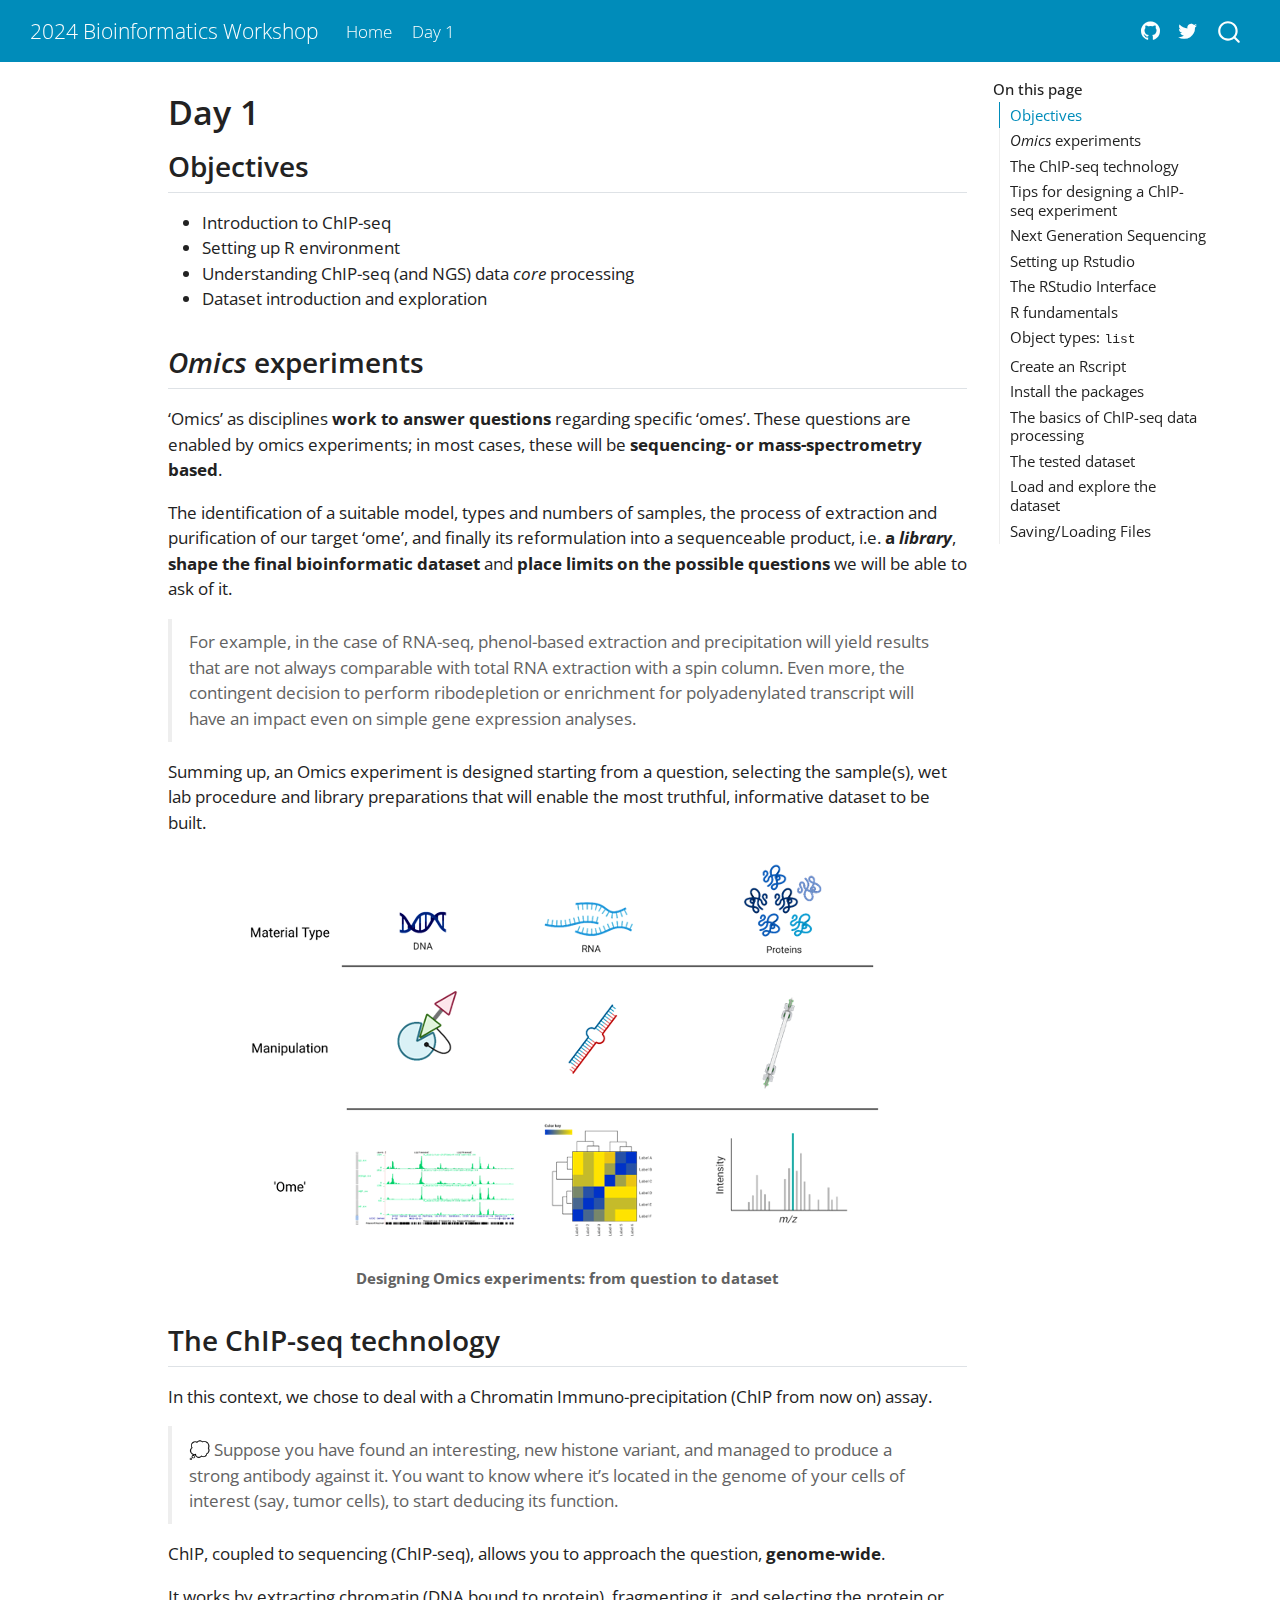
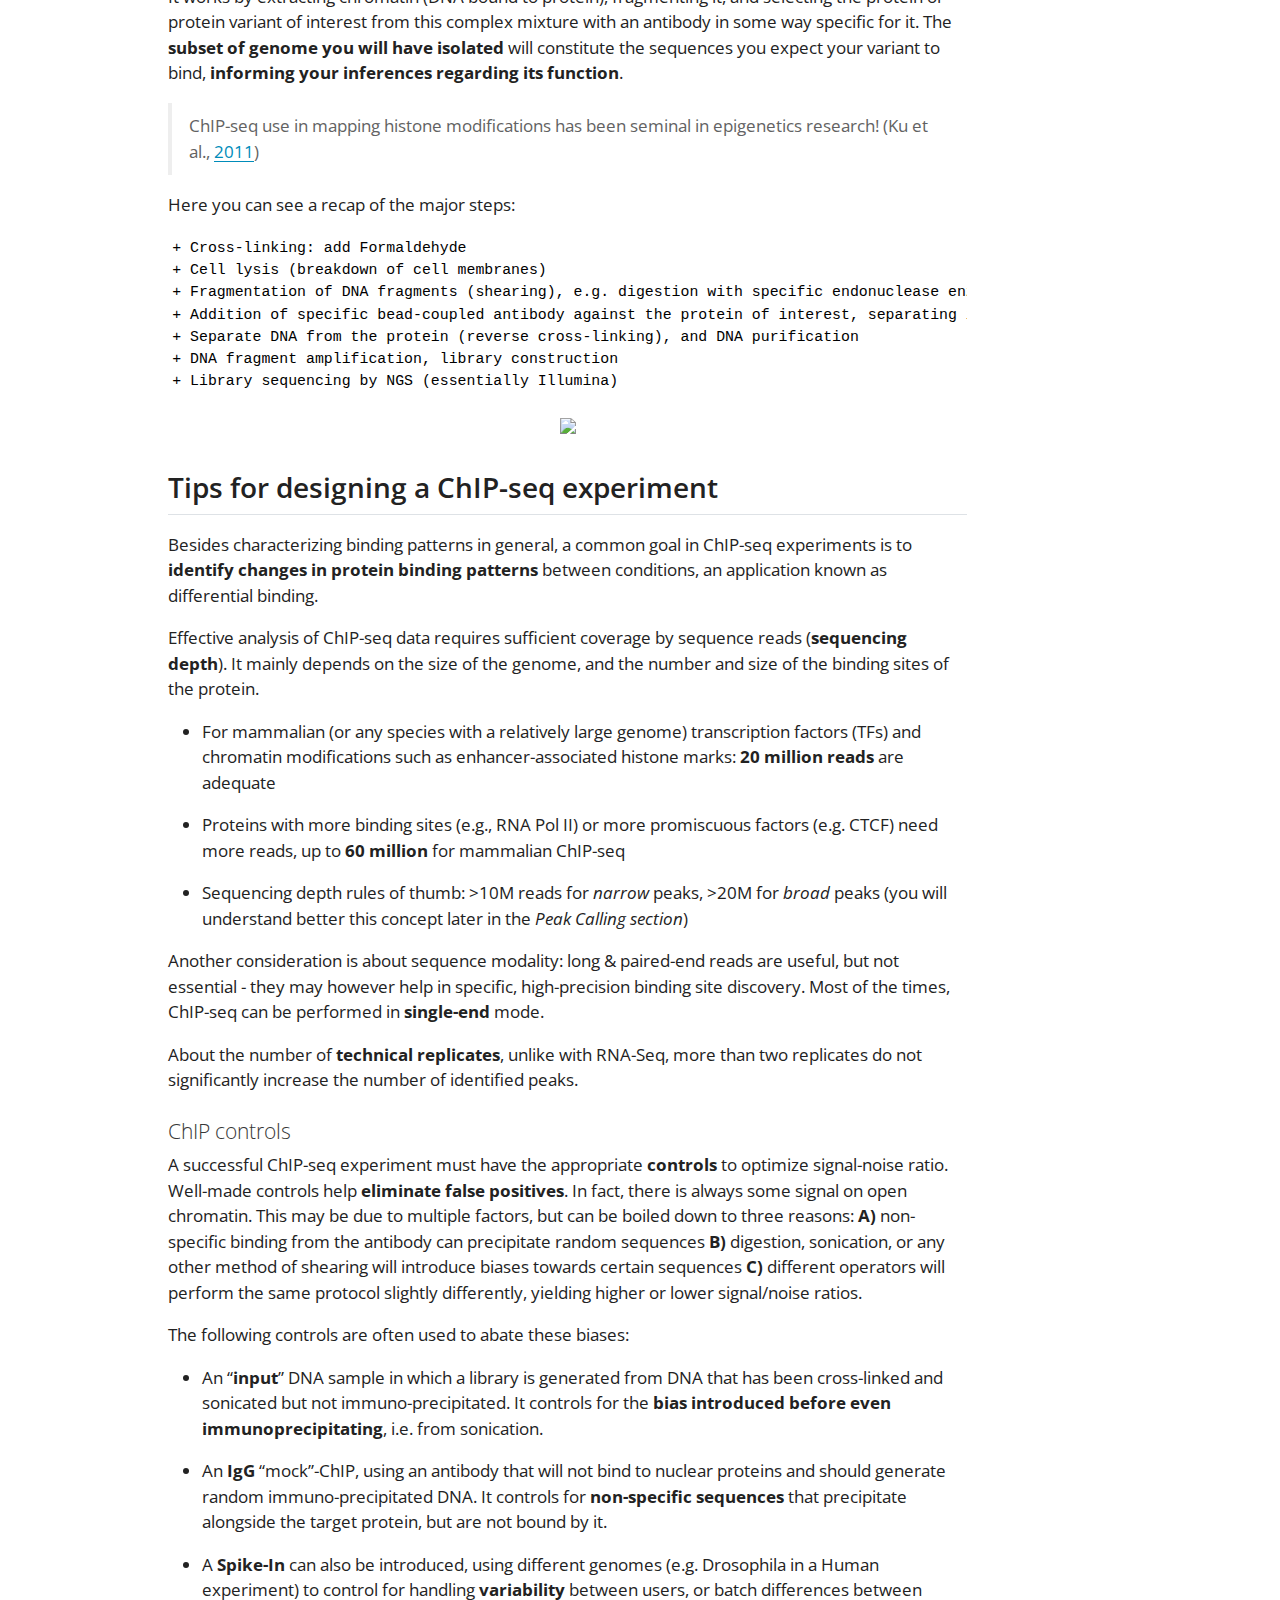
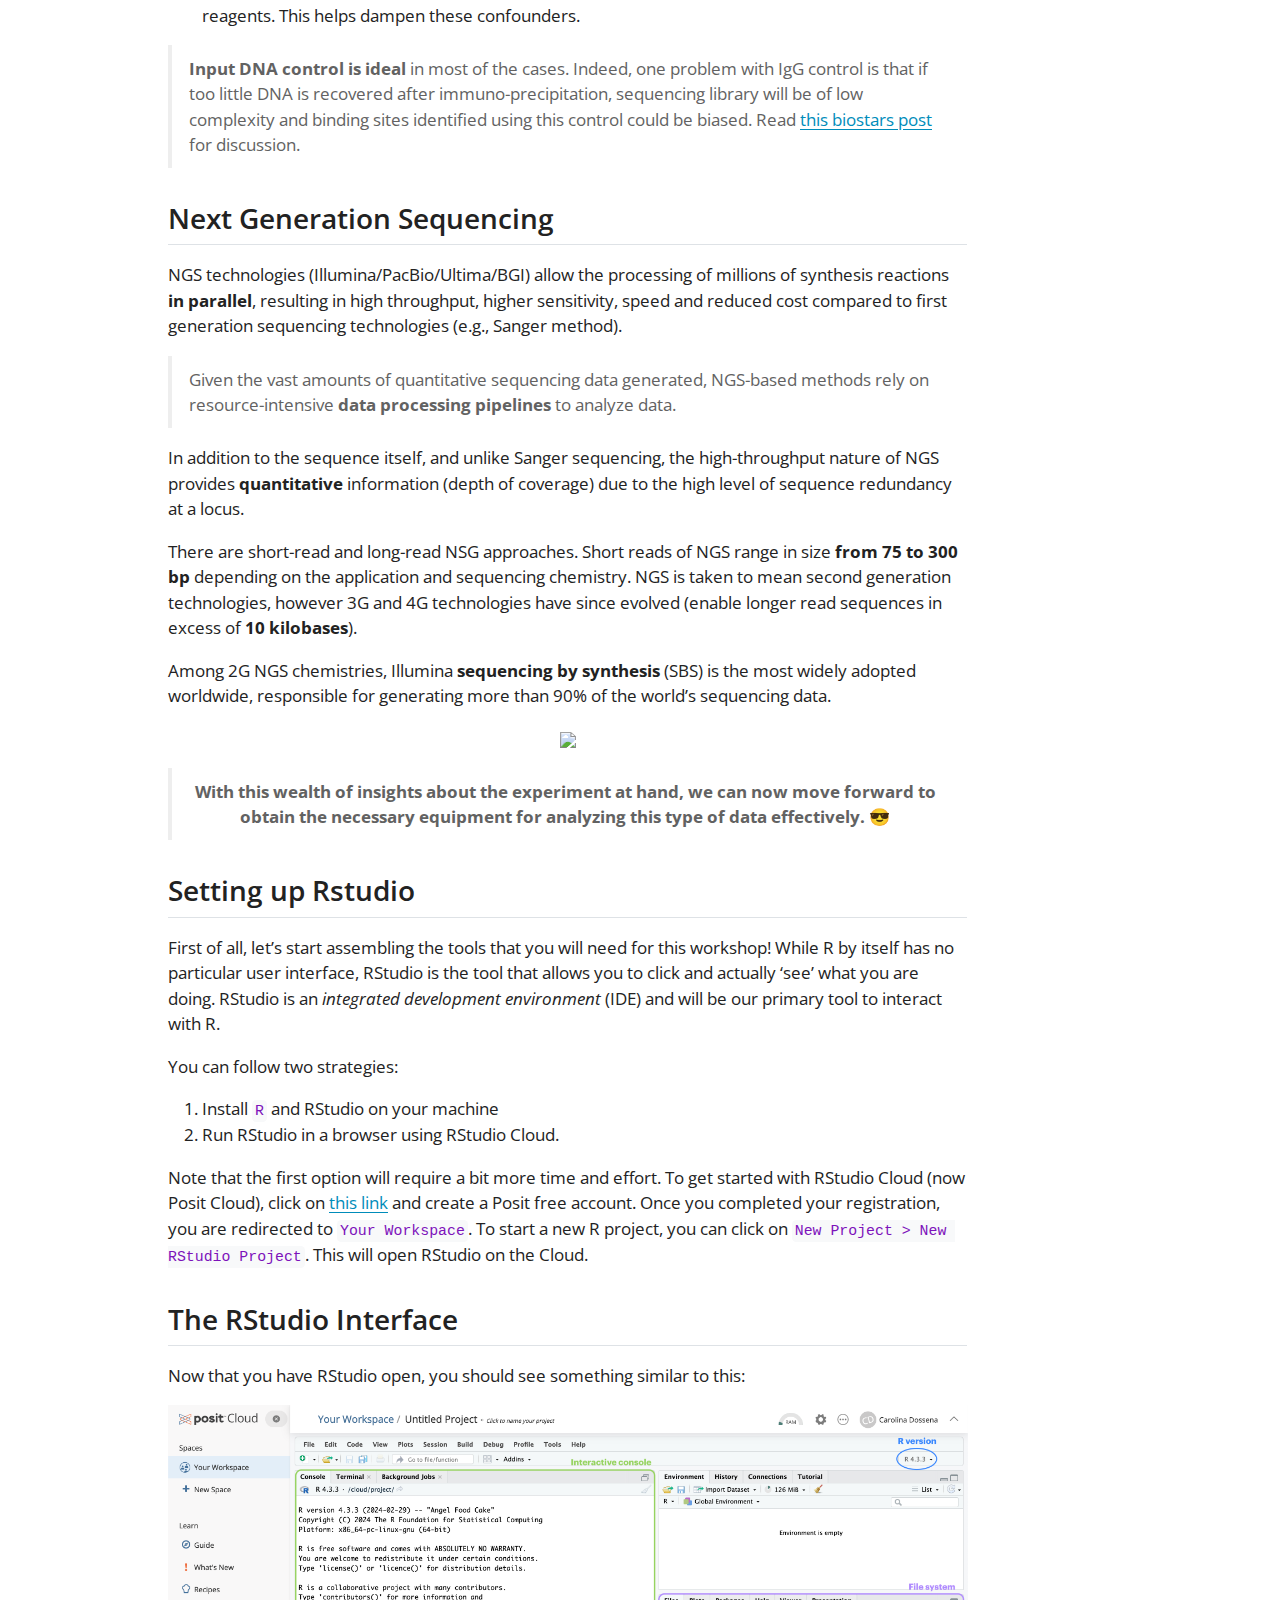
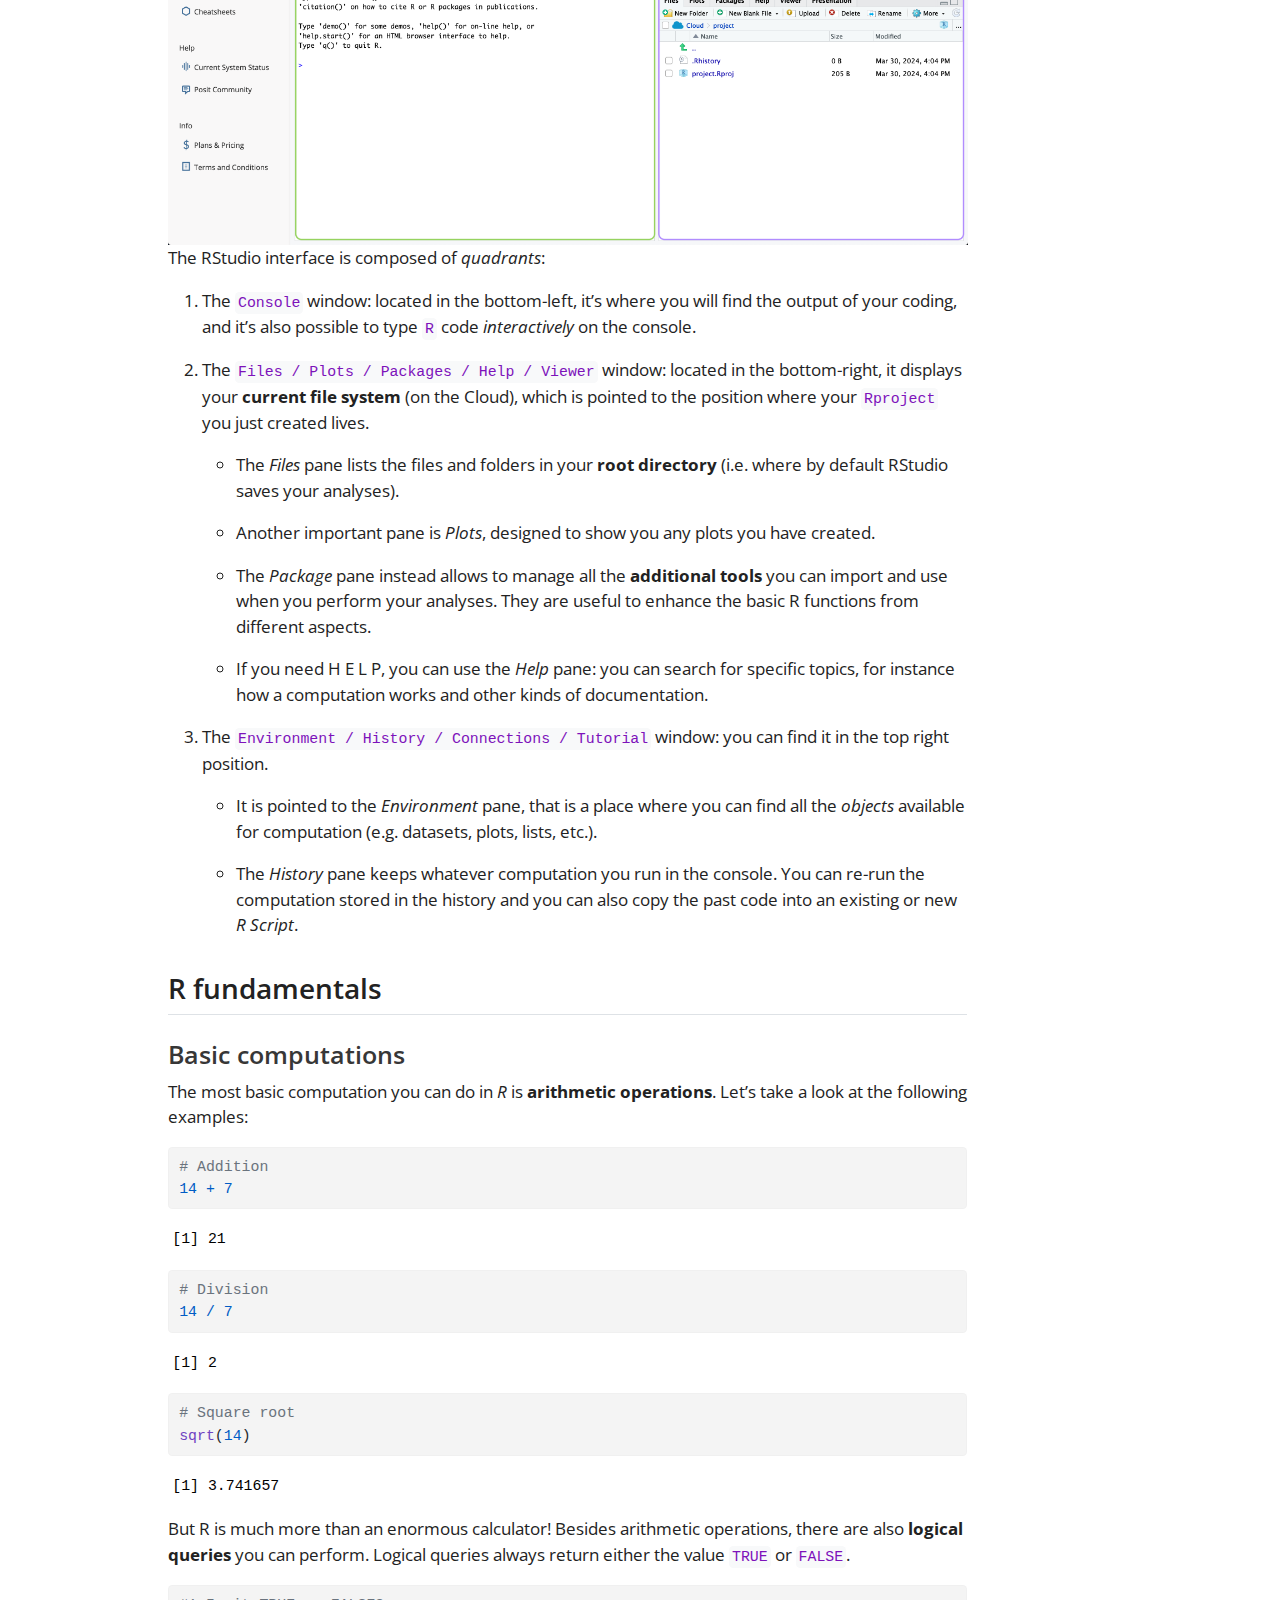
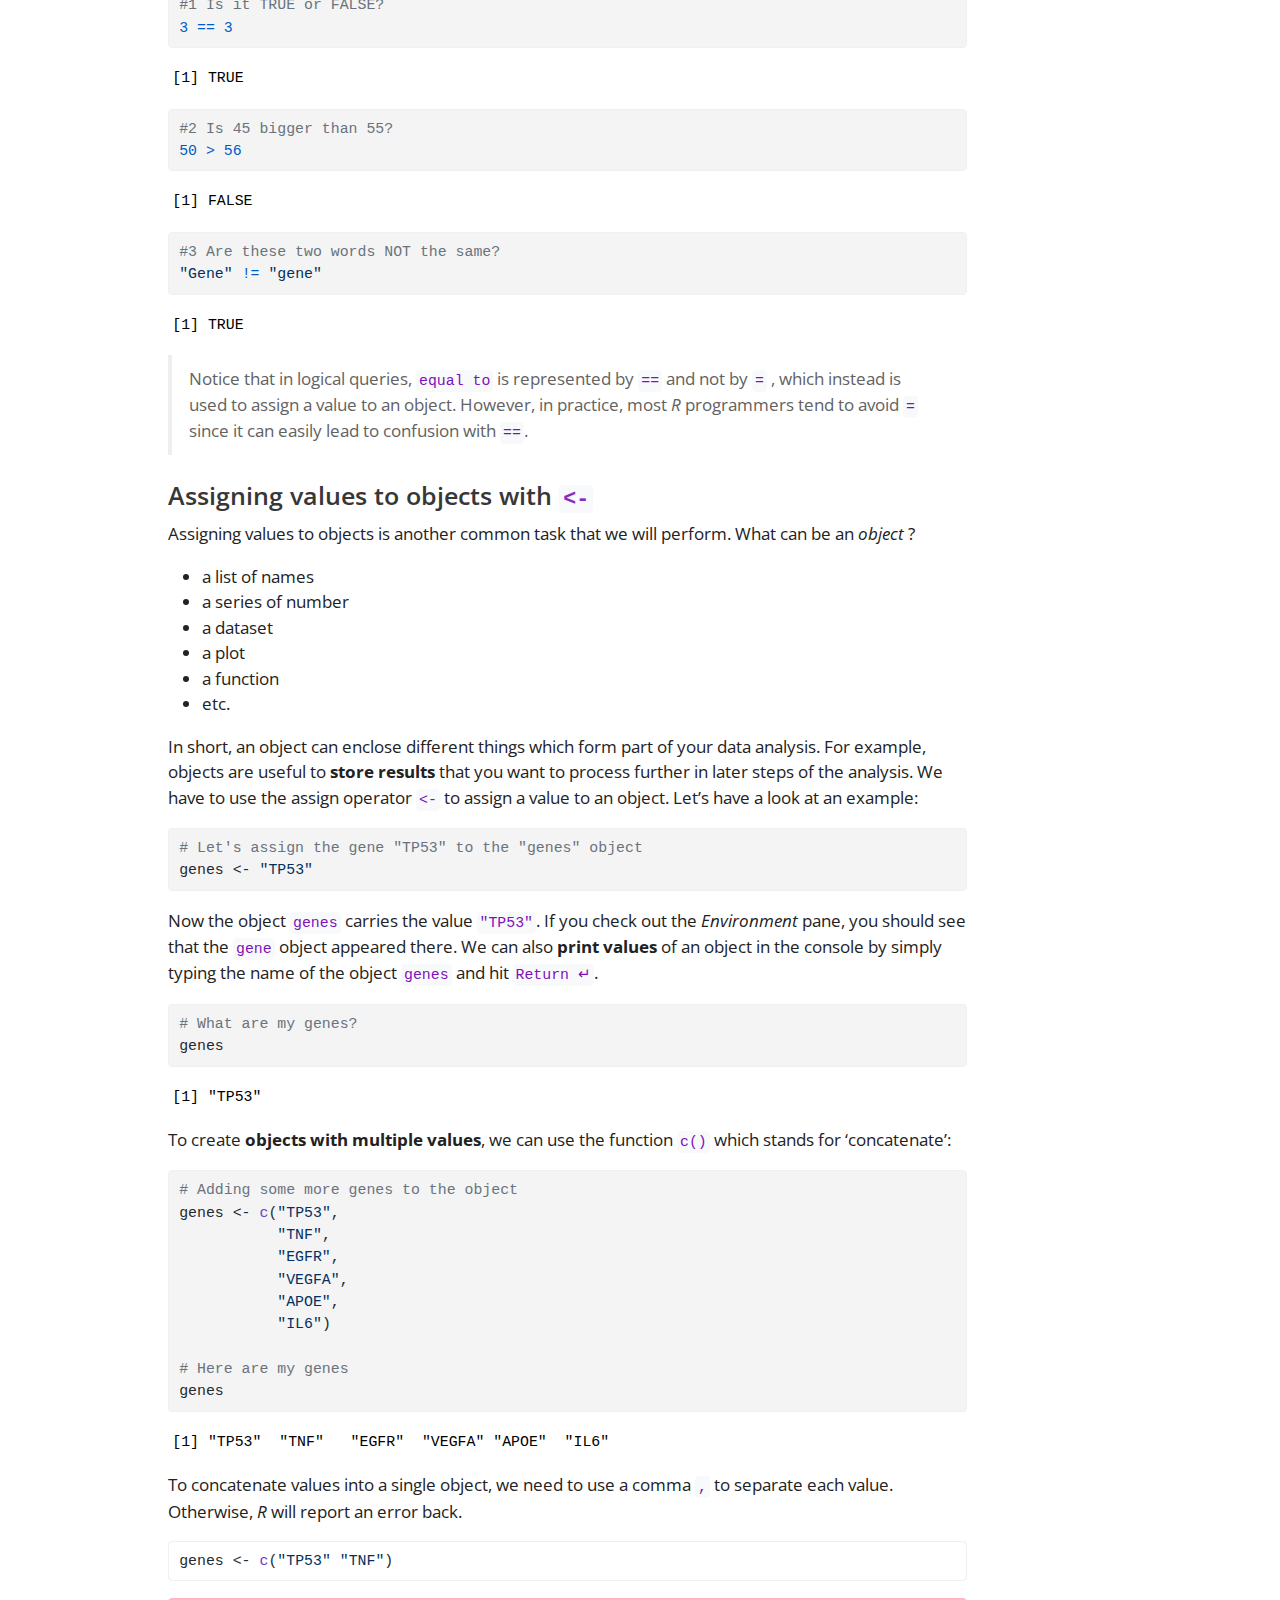
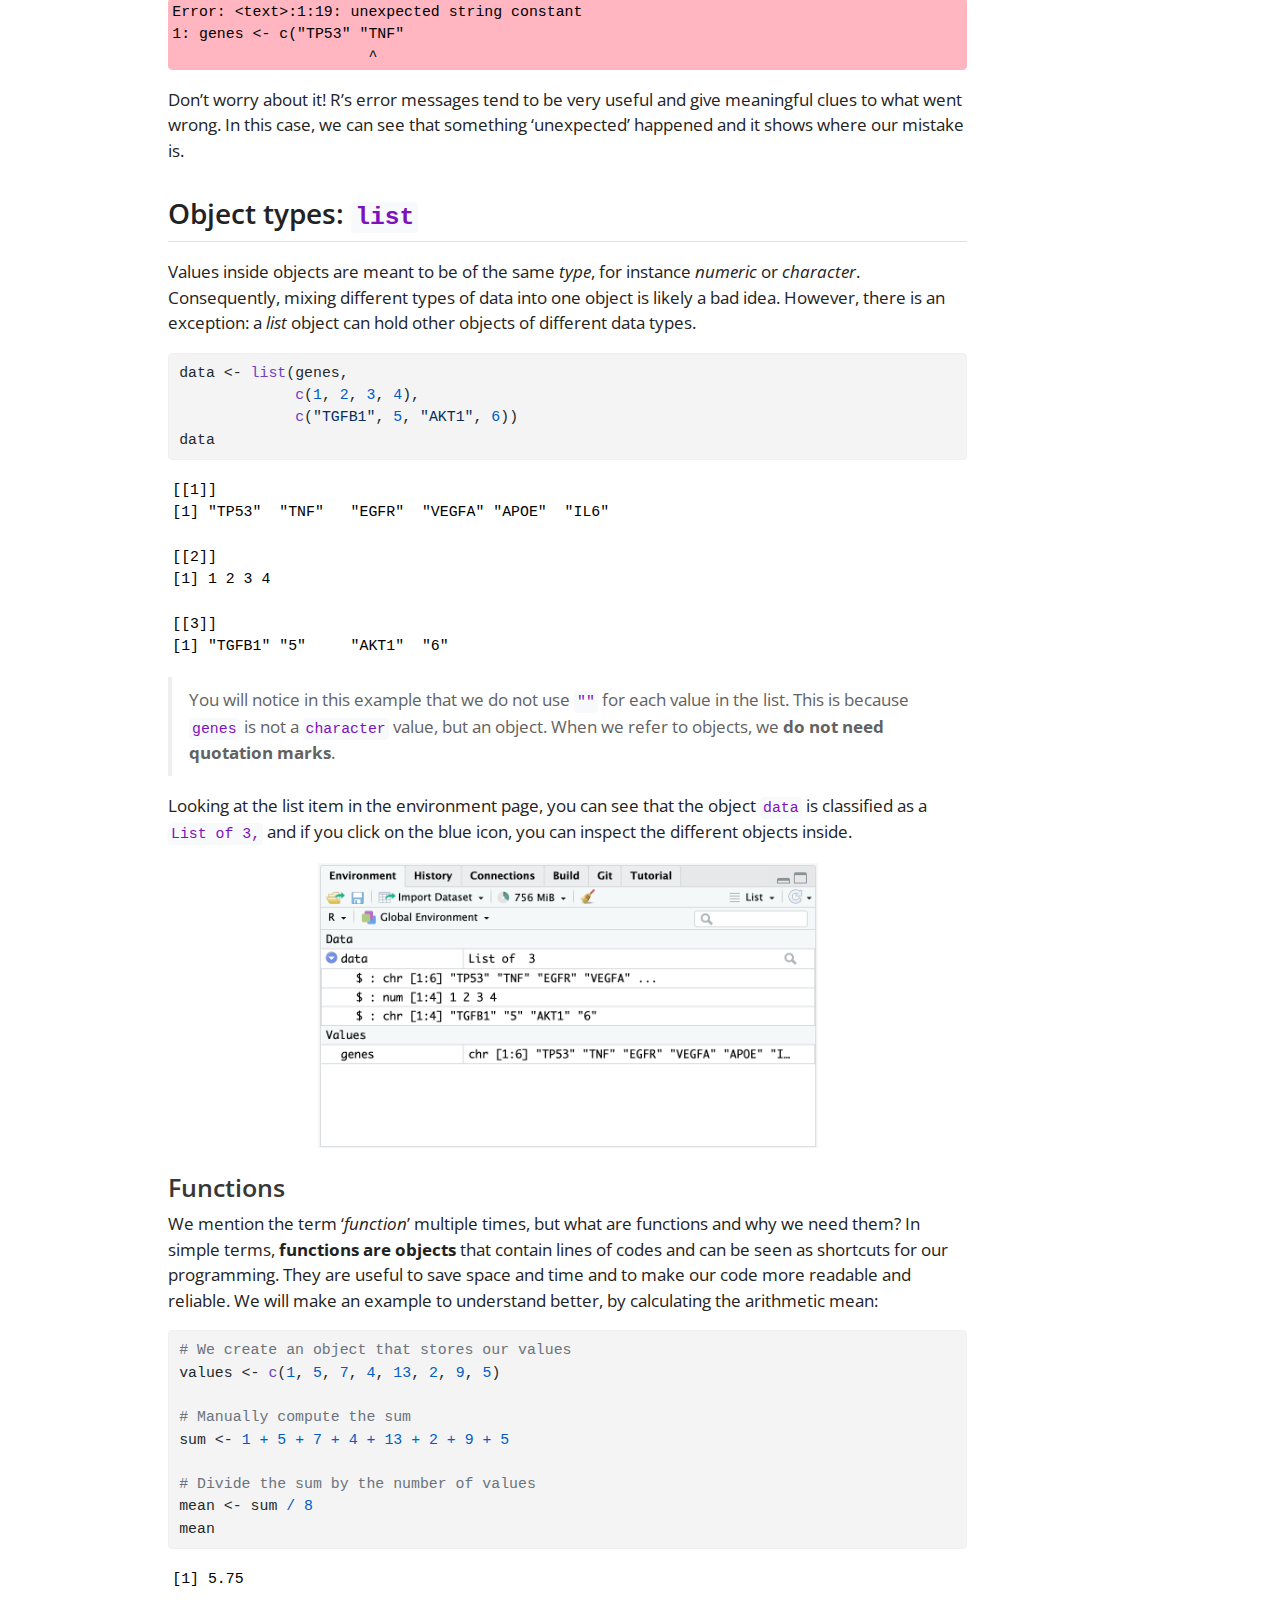
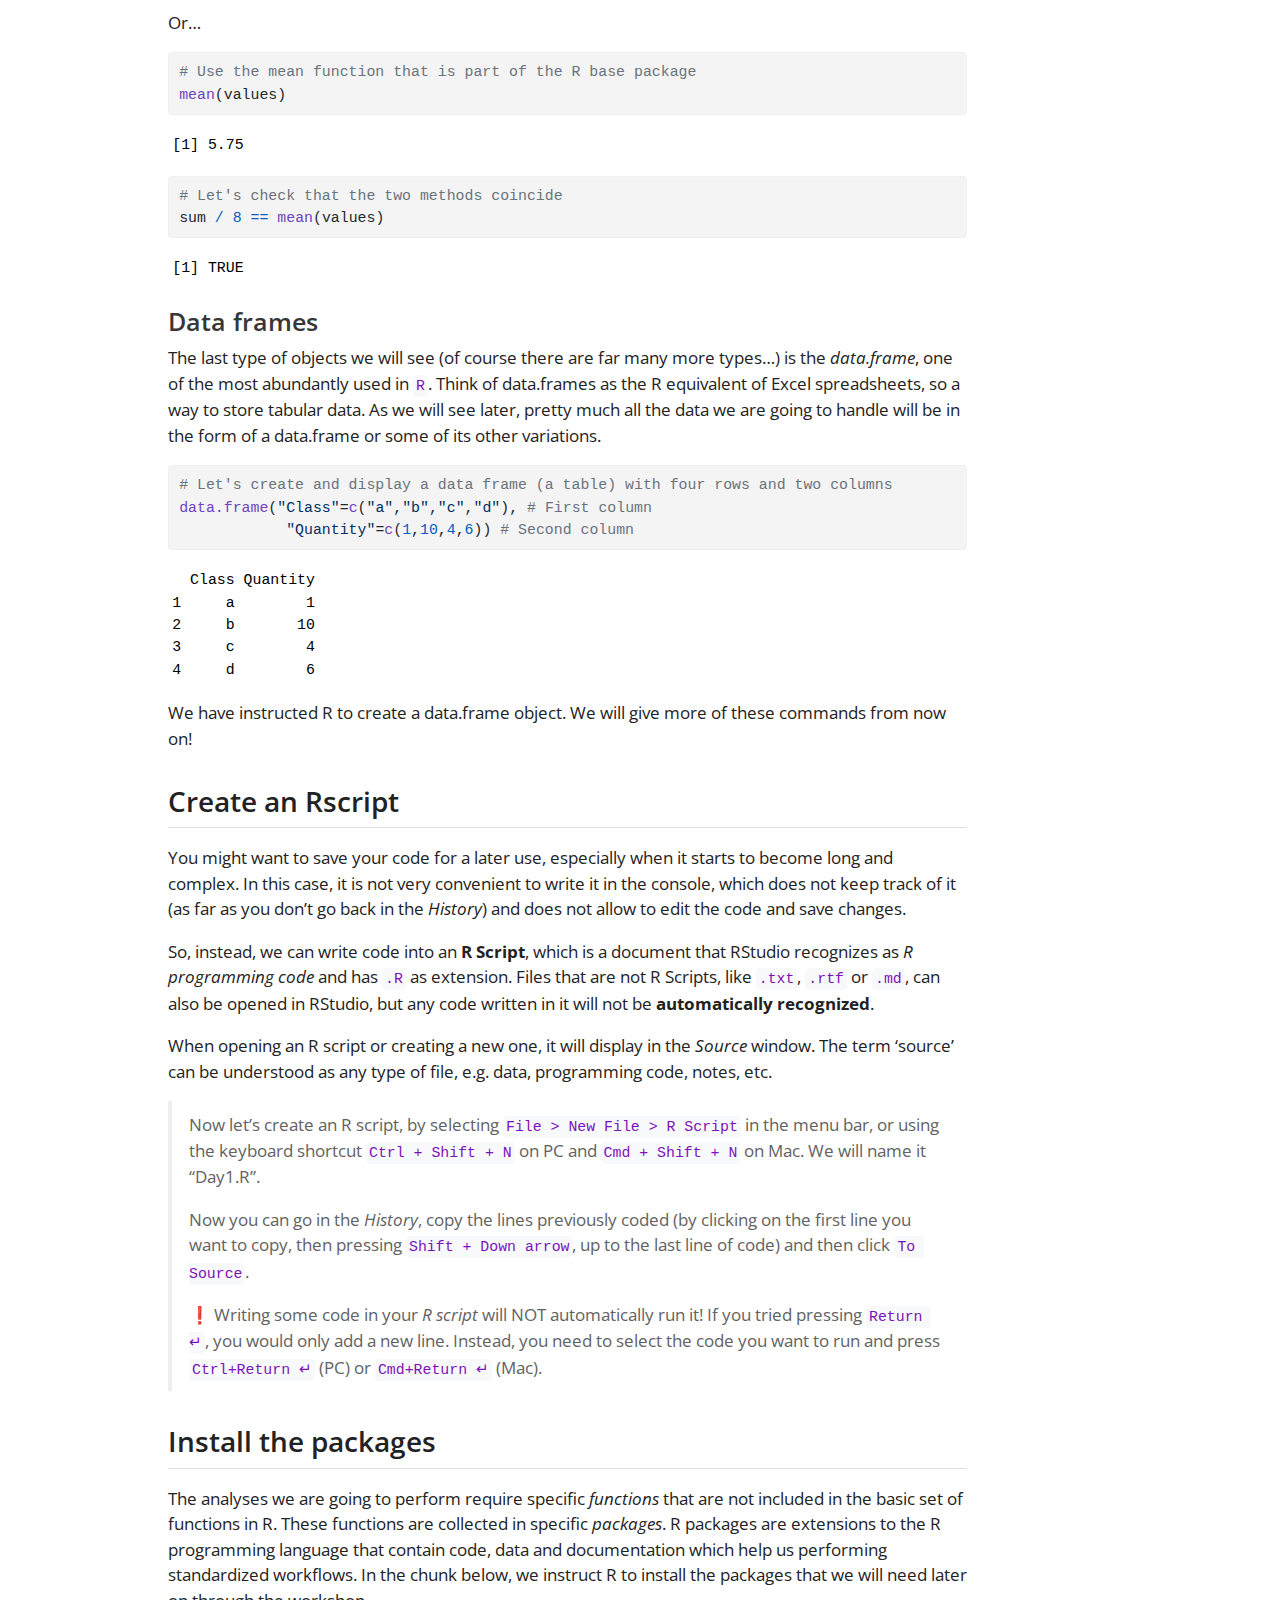
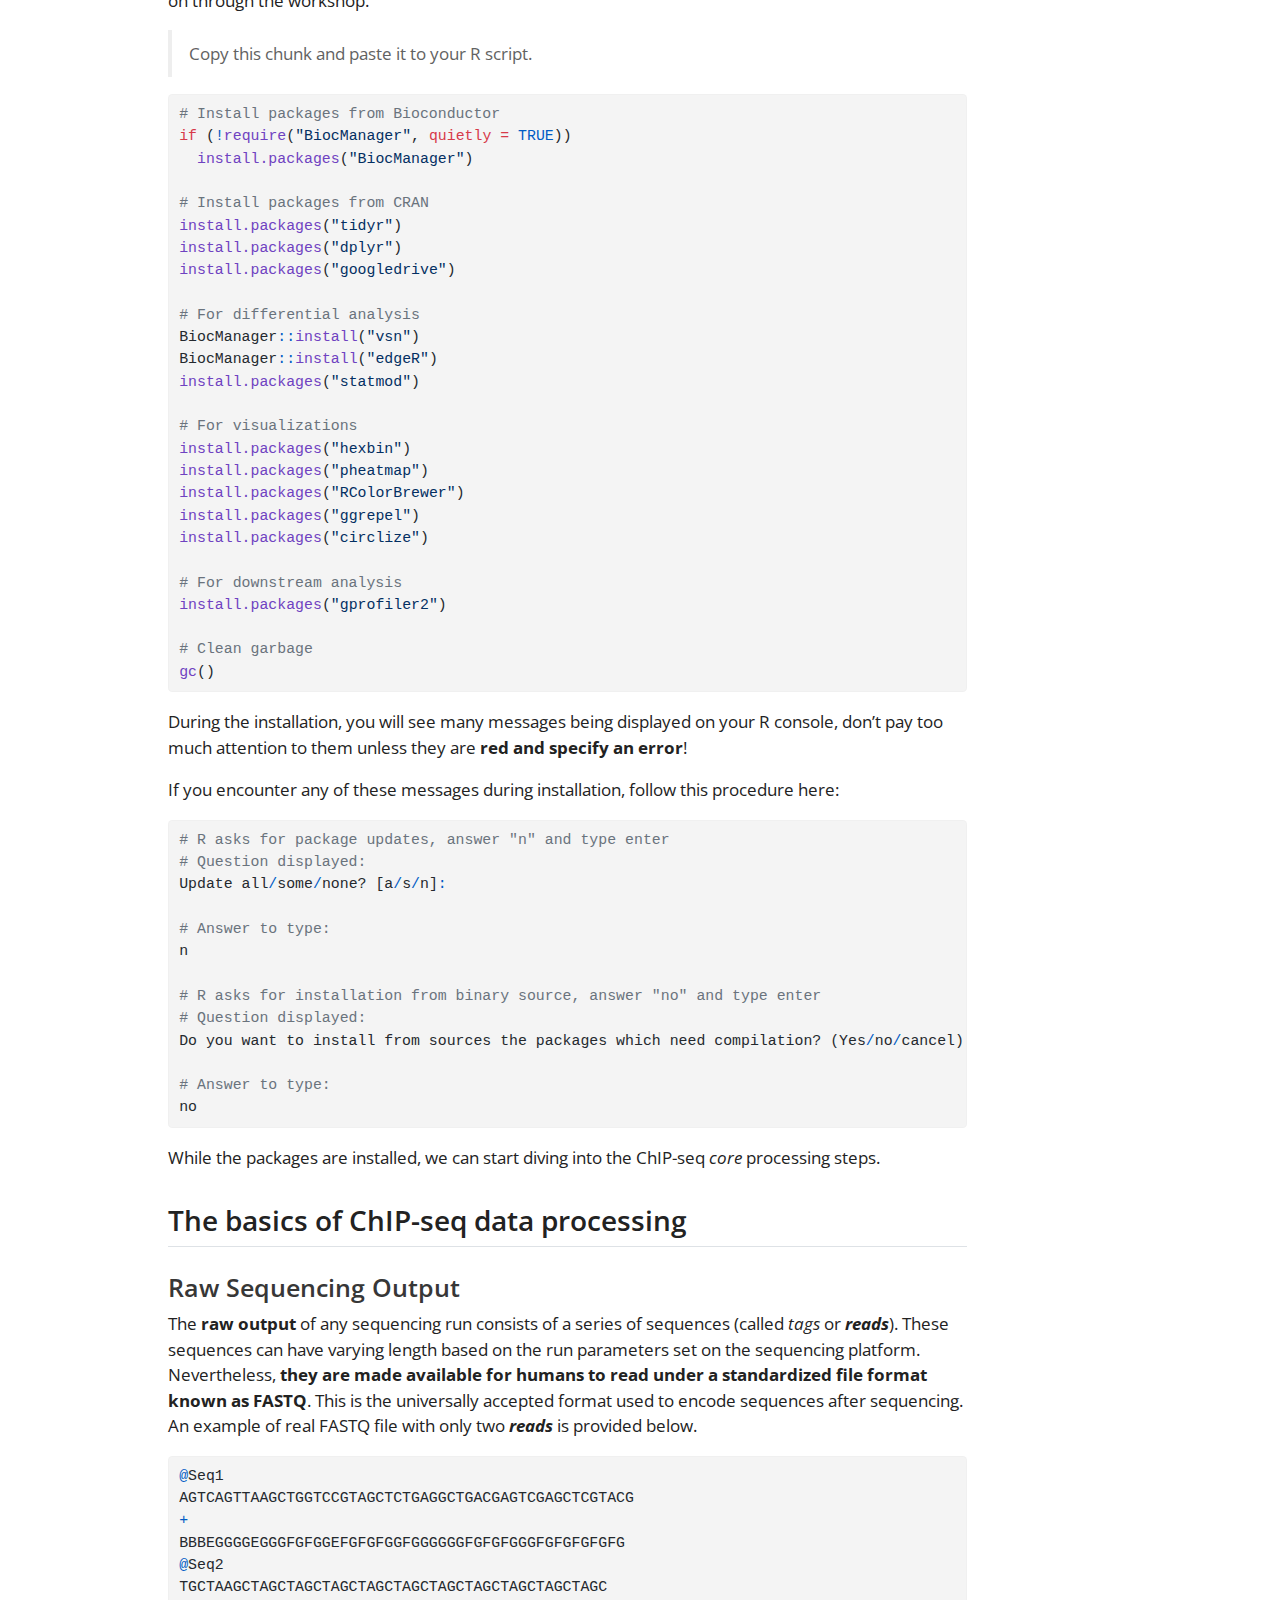
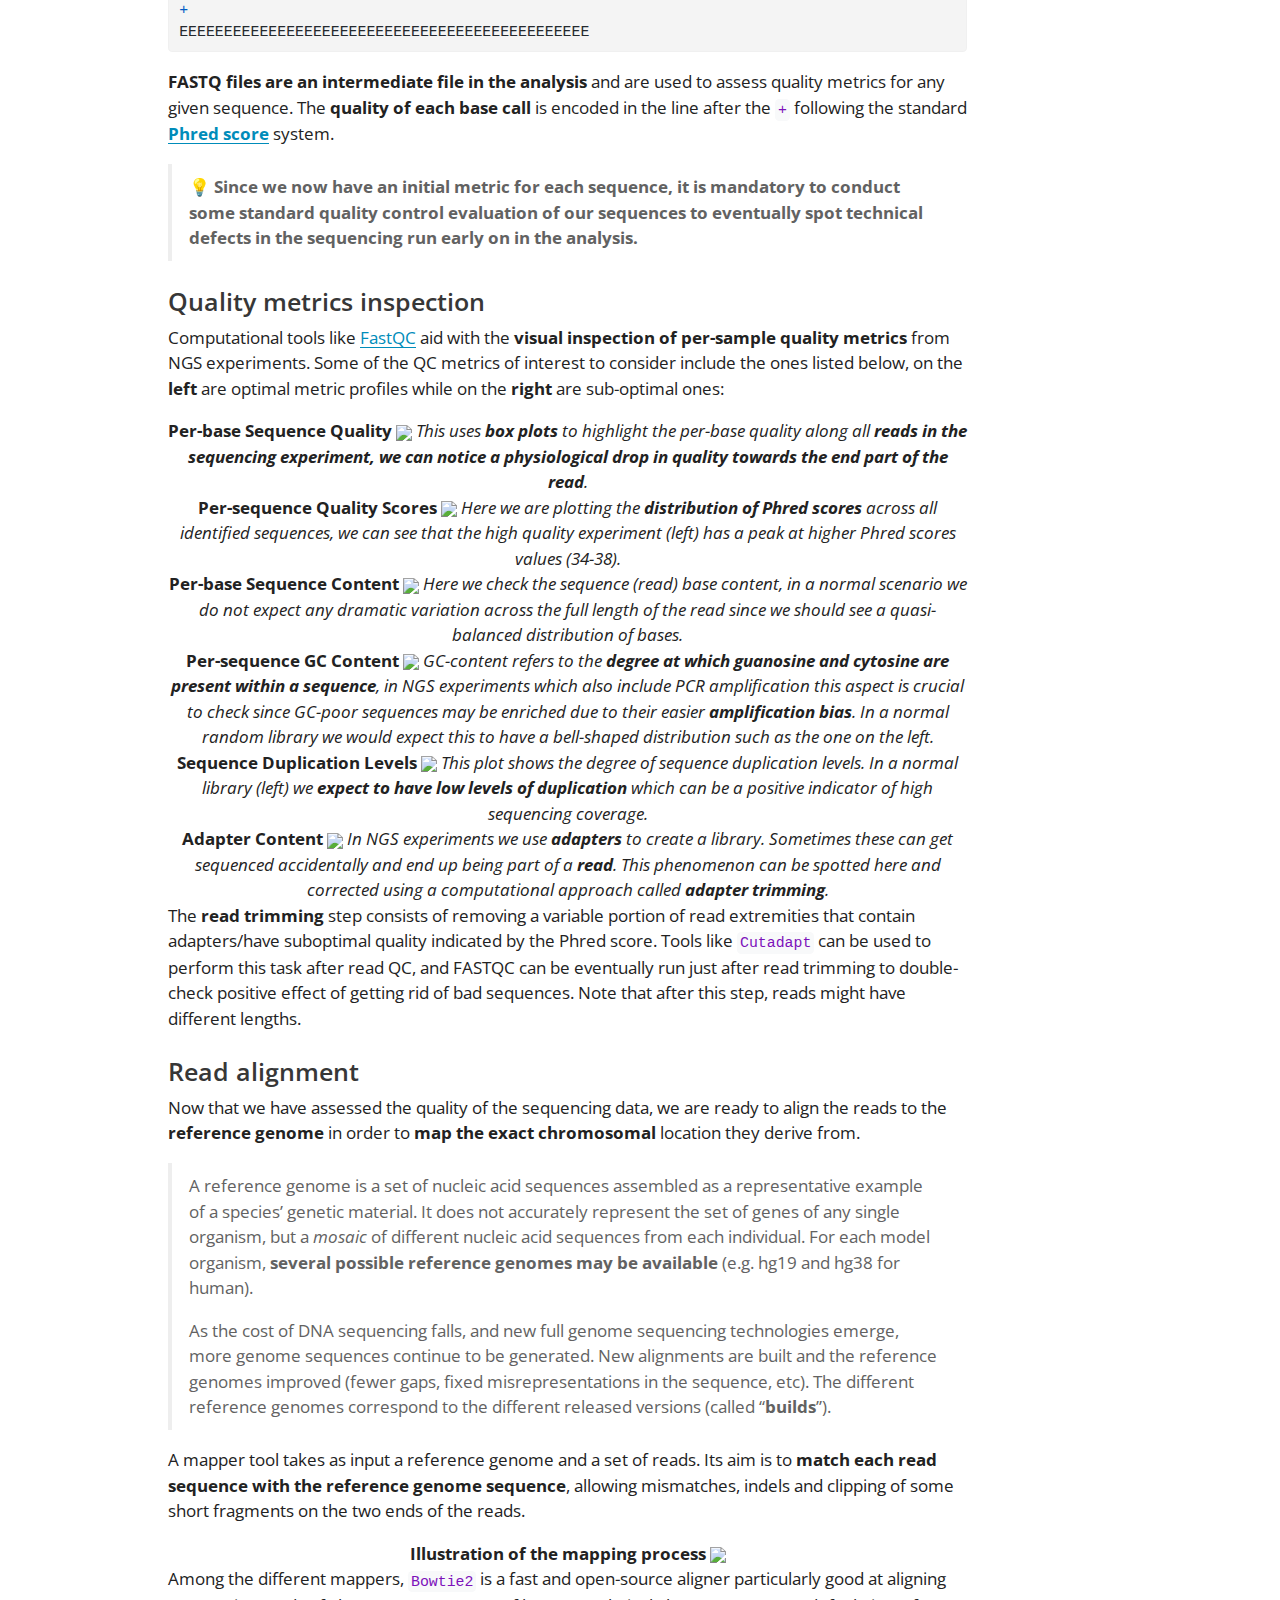
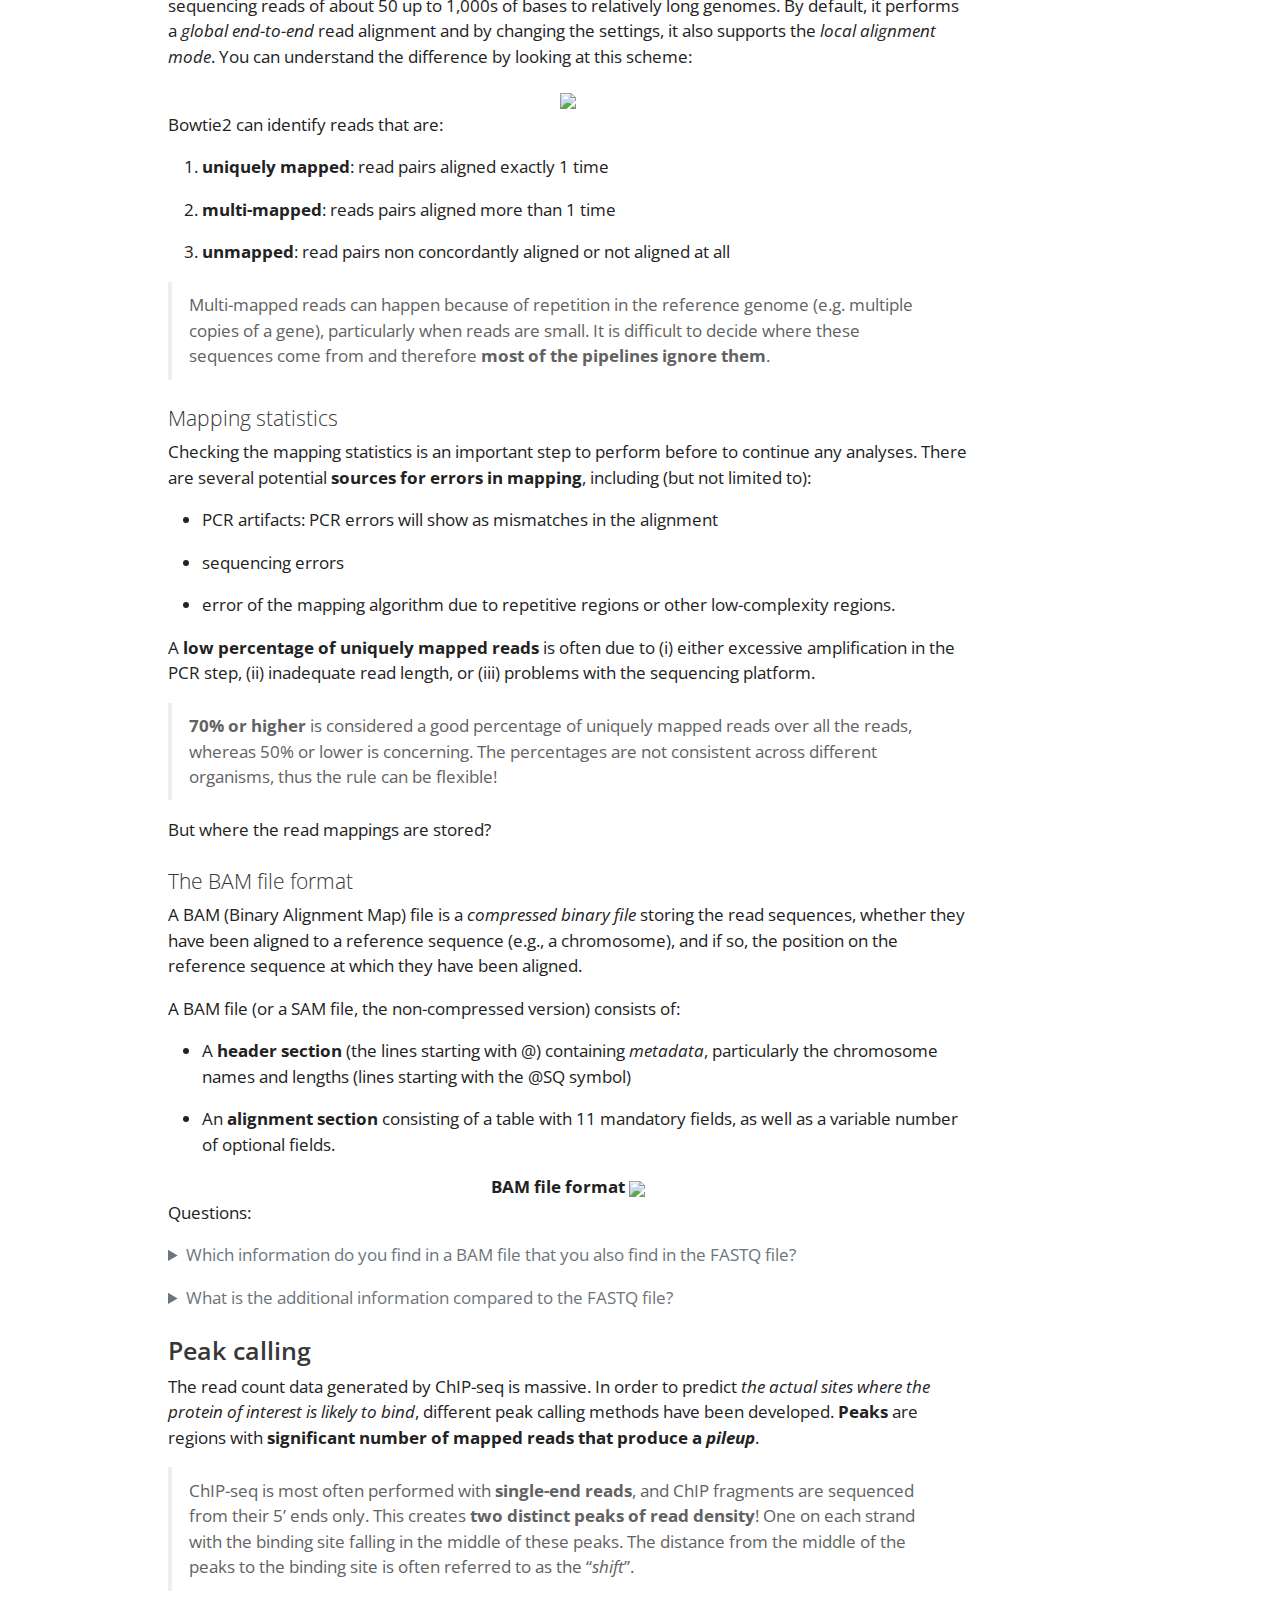
==== commit 1dbf9b6a: "fix link" ====
--- a/docs/pages/Day1.html
+++ b/docs/pages/Day1.html
@@ -248,25 +248,21 @@
 <section id="the-chip-seq-technology" class="level2">
 <h2 class="anchored" data-anchor-id="the-chip-seq-technology">The ChIP-seq technology</h2>
 <p>In this context, we chose to deal with a Chromatin Immuno-precipitation (ChIP from now on) assay.&nbsp;</p>
-<p>Suppose you have found an interesting, new histone variant, and managed to produce a strong antibody against it. You want to know where it's located in the genome of your cells of interest (say, tumor cells), to start deducing its function.</p>
+<blockquote class="blockquote">
+<p>💭 Suppose you have found an interesting, new histone variant, and managed to produce a strong antibody against it. You want to know where it’s located in the genome of your cells of interest (say, tumor cells), to start deducing its function.</p>
+</blockquote>
 <p>ChIP, coupled to sequencing (ChIP-seq), allows you to approach the question, <strong>genome-wide</strong>.</p>
-<p>It works by extracting chromatin (DNA bound to protein), fragmenting it, and selecting the protein or protein variant of interest from this complex mixture with an antibody in some way specific for it. The subset of genome you will have isolated will constitute the sequences you expect your variant to bind, informing your inferences regarding its function.</p>
-<blockquote class="blockquote">
-<p>ChIP-seq use in mapping histone modifications has been seminal in epigenetics research! (Ku et al., <a href="[https://pubmed.ncbi.nlm.nih.gov/21825079/">2011</a>)](https://pubmed.ncbi.nlm.nih.gov/21825079/)))</p>
+<p>It works by extracting chromatin (DNA bound to protein), fragmenting it, and selecting the protein or protein variant of interest from this complex mixture with an antibody in some way specific for it. The <strong>subset of genome you will have isolated</strong> will constitute the sequences you expect your variant to bind, <strong>informing your inferences regarding its function</strong>.</p>
+<blockquote class="blockquote">
+<p>ChIP-seq use in mapping histone modifications has been seminal in epigenetics research! (Ku et al., <a href="https://pubmed.ncbi.nlm.nih.gov/21825079/">2011</a>)</p>
 </blockquote>
 <p>Here you can see a recap of the major steps:</p>
 <pre><code>+ Cross-linking: add Formaldehyde
-
 + Cell lysis (breakdown of cell membranes)
-
 + Fragmentation of DNA fragments (shearing), e.g. digestion with specific endonuclease enzymes (dpn1) or sonication
-
 + Addition of specific bead-coupled antibody against the protein of interest, separating it from the mixture
-
 + Separate DNA from the protein (reverse cross-linking), and DNA purification
-
 + DNA fragment amplification, library construction
-
 + Library sequencing by NGS (essentially Illumina)</code></pre>
 <center>
 <div>
@@ -281,19 +277,23 @@
 <ul>
 <li><p>For mammalian (or any species with a relatively large genome) transcription factors (TFs) and chromatin modifications such as enhancer-associated histone marks: <strong>20 million reads</strong> are adequate</p></li>
 <li><p>Proteins with more binding sites (e.g., RNA Pol II) or more promiscuous factors (e.g.&nbsp;CTCF) need more reads, up to <strong>60 million</strong> for mammalian ChIP-seq</p></li>
-<li><p>Sequencing depth rules of thumb: &gt;10M reads for <em>narrow</em> peaks, &gt;20M for <em>broad</em> peaks (you will understand better this concept later in the Peak Calling section)</p></li>
-<li><p>Long &amp; paired-end reads are useful, but not essential - they may however help in specific, high-precision binding site discovery</p></li>
-<li><p>Replicates: Unlike with RNA-Seq, more than two replicates do not significantly increase the number of identified peaks</p></li>
+<li><p>Sequencing depth rules of thumb: &gt;10M reads for <em>narrow</em> peaks, &gt;20M for <em>broad</em> peaks (you will understand better this concept later in the <em>Peak Calling section</em>)</p></li>
 </ul>
-<p>A successful ChIP-seq experiment must have the appropriate <strong>controls</strong> to optimize signal-noise ratio. Well-made controls help eliminate false positives. In fact, there is always some signal on open chromatin. This may be due to multiple factors, but can be boiled down to three reasons: A) non-specific binding from the antibody can precipitate random sequences B) digestion, sonication, or any other method of shearing will introduce biases towards certain sequences C) different operators will perform the same protocol slightly differently, yielding higher or lower signal/noise ratios. The following controls are often used to abate these biases:</p>
+<p>Another consideration is about sequence modality: long &amp; paired-end reads are useful, but not essential - they may however help in specific, high-precision binding site discovery. Most of the times, ChIP-seq can be performed in <strong>single-end</strong> mode.</p>
+<p>About the number of <strong>technical replicates</strong>, unlike with RNA-Seq, more than two replicates do not significantly increase the number of identified peaks.</p>
+<section id="chip-controls" class="level4">
+<h4 class="anchored" data-anchor-id="chip-controls">ChIP controls</h4>
+<p>A successful ChIP-seq experiment must have the appropriate <strong>controls</strong> to optimize signal-noise ratio. Well-made controls help <strong>eliminate false positives</strong>. In fact, there is always some signal on open chromatin. This may be due to multiple factors, but can be boiled down to three reasons: <strong>A)</strong> non-specific binding from the antibody can precipitate random sequences <strong>B)</strong> digestion, sonication, or any other method of shearing will introduce biases towards certain sequences <strong>C)</strong> different operators will perform the same protocol slightly differently, yielding higher or lower signal/noise ratios.</p>
+<p>The following controls are often used to abate these biases:</p>
 <ul>
 <li><p>An “<strong>input</strong>” DNA sample in which a library is generated from DNA that has been cross-linked and sonicated but not immuno-precipitated. It controls for the <strong>bias introduced before even immunoprecipitating</strong>, i.e.&nbsp;from sonication.</p></li>
 <li><p>An <strong>IgG</strong> “mock”-ChIP, using an antibody that will not bind to nuclear proteins and should generate random immuno-precipitated DNA. It controls for <strong>non-specific sequences</strong> that precipitate alongside the target protein, but are not bound by it.</p></li>
 <li><p>A <strong>Spike-In</strong> can also be introduced, using different genomes (e.g.&nbsp;Drosophila in a Human experiment) to control for handling <strong>variability</strong> between users, or batch differences between reagents. This helps dampen these confounders.</p></li>
 </ul>
 <blockquote class="blockquote">
-<p>Input DNA control is ideal in most of the cases. Indeed, one problem with IgG control is that if too little DNA is recovered after immuno-precipitation, sequencing library will be of low complexity and binding sites identified using this control could be biased. Read <a href="https://www.biostars.org/p/15817/">this biostars post</a> for discussion.</p>
-</blockquote>
+<p><strong>Input DNA control is ideal</strong> in most of the cases. Indeed, one problem with IgG control is that if too little DNA is recovered after immuno-precipitation, sequencing library will be of low complexity and binding sites identified using this control could be biased. Read <a href="https://www.biostars.org/p/15817/">this biostars post</a> for discussion.</p>
+</blockquote>
+</section>
 </section>
 <section id="next-generation-sequencing" class="level2">
 <h2 class="anchored" data-anchor-id="next-generation-sequencing">Next Generation Sequencing</h2>
@@ -797,11 +797,13 @@
 <p>Its main object was to explore the way cancer cells use enhancers as opposed to nonmalignant cells, and we did so by using <strong>ChIP-seq on histone marks</strong> extensively. We generated <strong>organoid lines to model colorectal tumors</strong>, analyzed their epigenome, and compared it to the ATAC-seq-derived chromatin activity data of multiple other malignancies. We found a small number of <strong>enhancer sequences were conserved</strong> across all these types, and identified a transcription factor that linked them - the YAP/TAZ pair - that when perturbed would cause the death of malignant, but not normal, organoids, therefore representing a potential pan-cancer therapeutic target.</p>
 <p><img src="../pics/graphical_abstract_yap_taz_1.png" class="img-fluid"></p>
 <p><img src="../pics/graphical_abstract_yap_taz_2.png" class="img-fluid"></p>
-<p>In this workshop, we will re-analyze a portion of the ChIP-seq dataset used in the paper, pertaining to <strong>Histone 3 Lysine 27 Acetylation</strong> - a marker of activation present at active regulatory sequences, enhancers and promoters alike.</p>
+<blockquote class="blockquote">
+<p>✅ In this workshop, we will re-analyze a portion of the ChIP-seq dataset used in the paper, pertaining to <strong>Histone 3 Lysine 27 Acetylation</strong> - a marker of activation present at active regulatory sequences, enhancers and promoters alike.</p>
+</blockquote>
 </section>
 <section id="load-and-explore-the-dataset" class="level2">
 <h2 class="anchored" data-anchor-id="load-and-explore-the-dataset">Load and explore the dataset</h2>
-<p>In order to speed up the computations and keep memory usage low, we have <strong>subset the dataset only to chromosome 12</strong>. It will be interesting to see if we can recapitulate similar analyses by looking only at a single chromosome 🤓</p>
+<p>In order to speed up the computations and keep memory usage low, we have <strong>subset the dataset only to chromosome 12</strong>. It will be interesting to see if we can recapitulate similar analyses by looking only at a single chromosome 🤓.</p>
 <p>Data are in this public Google Drive <a href="https://drive.google.com/drive/folders/1-9yQESQn3JOvP9jqoWcqfgOZyqAC5M6J?usp=sharing">folder</a>. You will find:</p>
 <ol type="1">
 <li><code>raw_counts_chr12.matrix</code>: the <strong>peak by sample matrix</strong> containing the number of reads detected for each peak in each sample.</li>
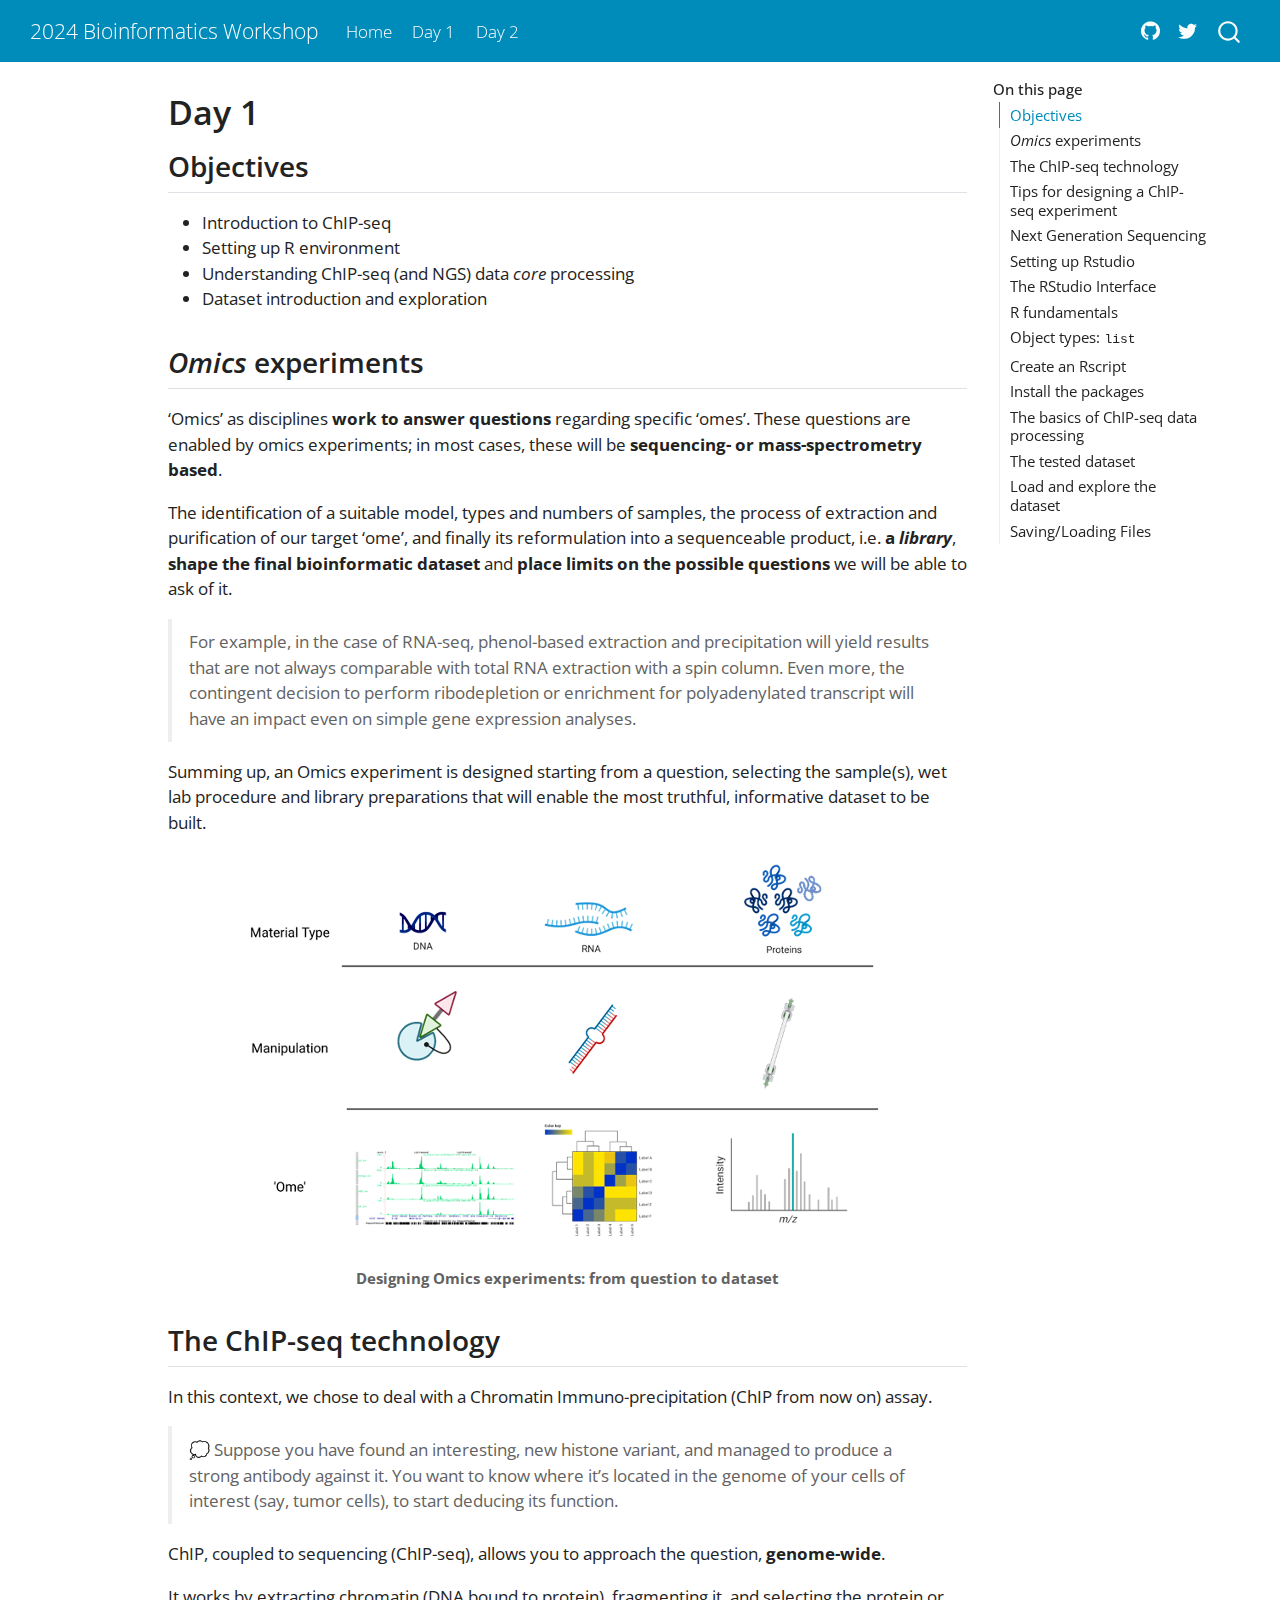
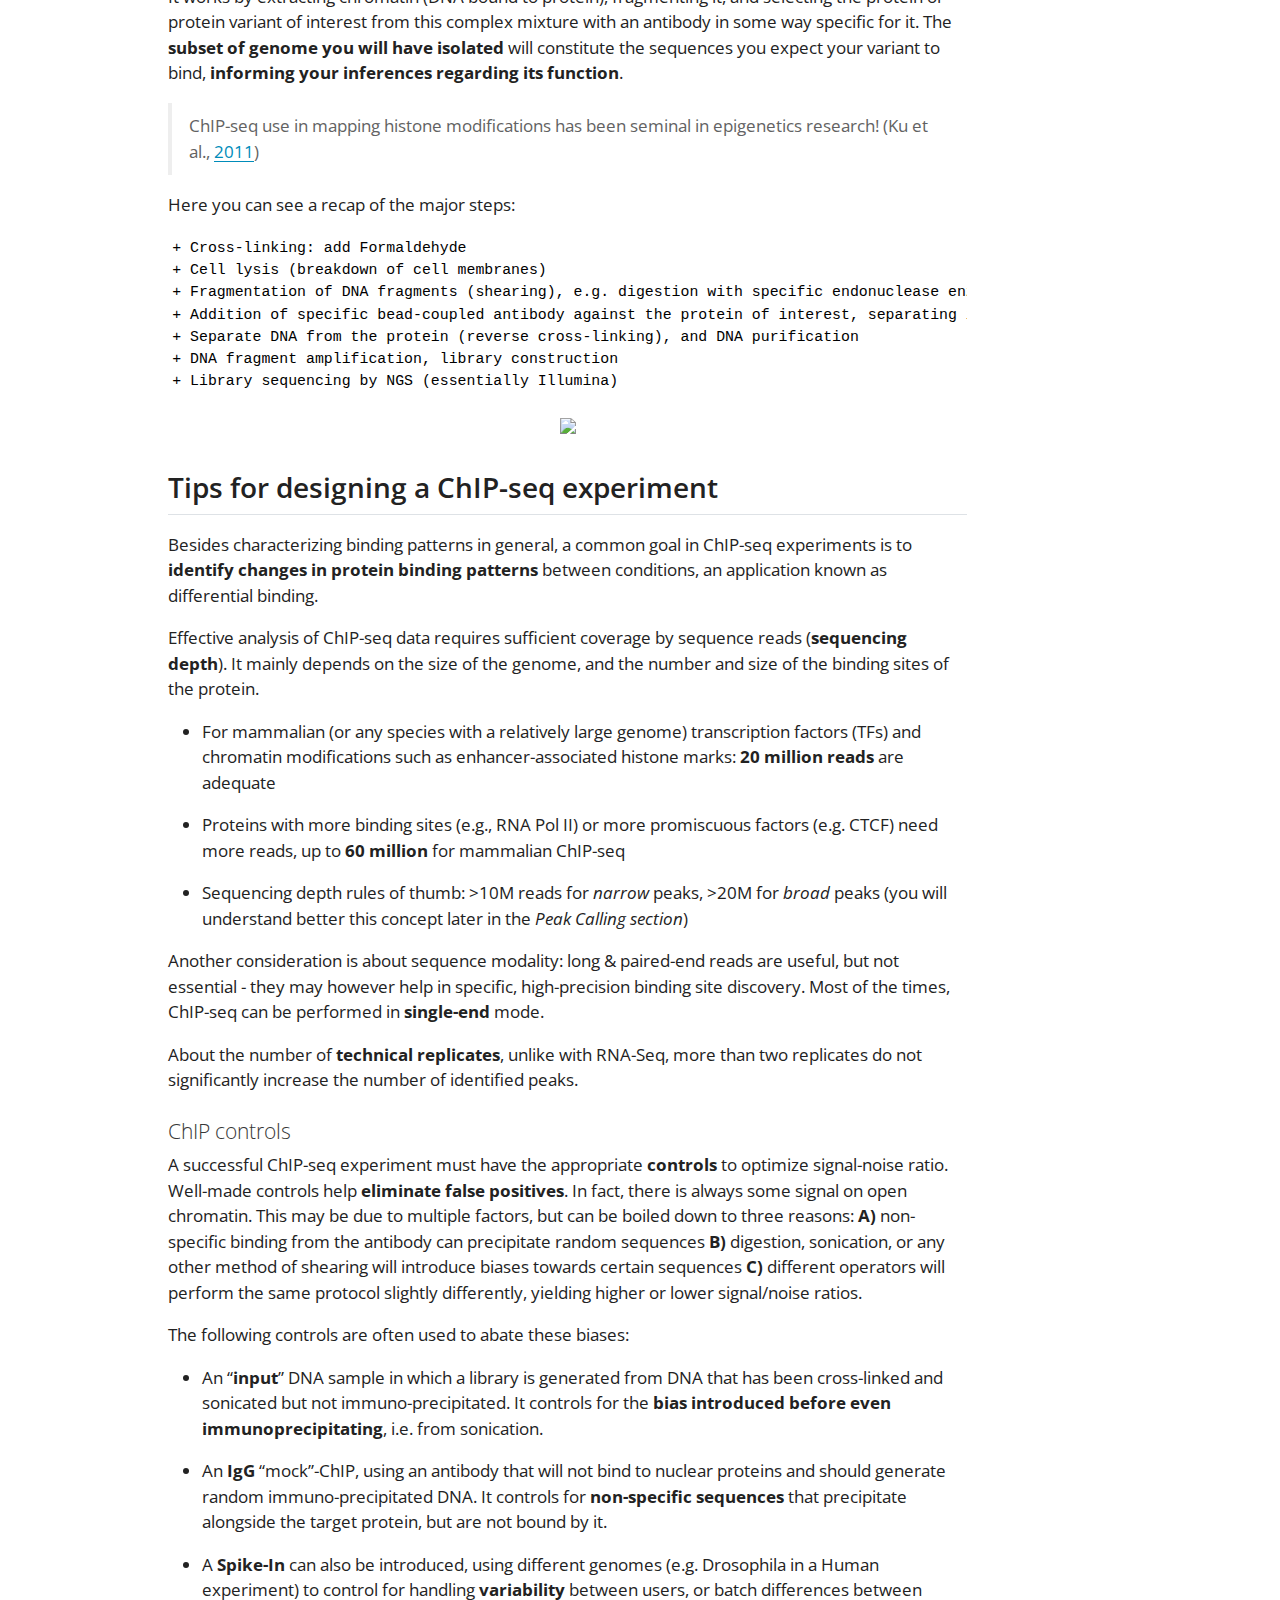
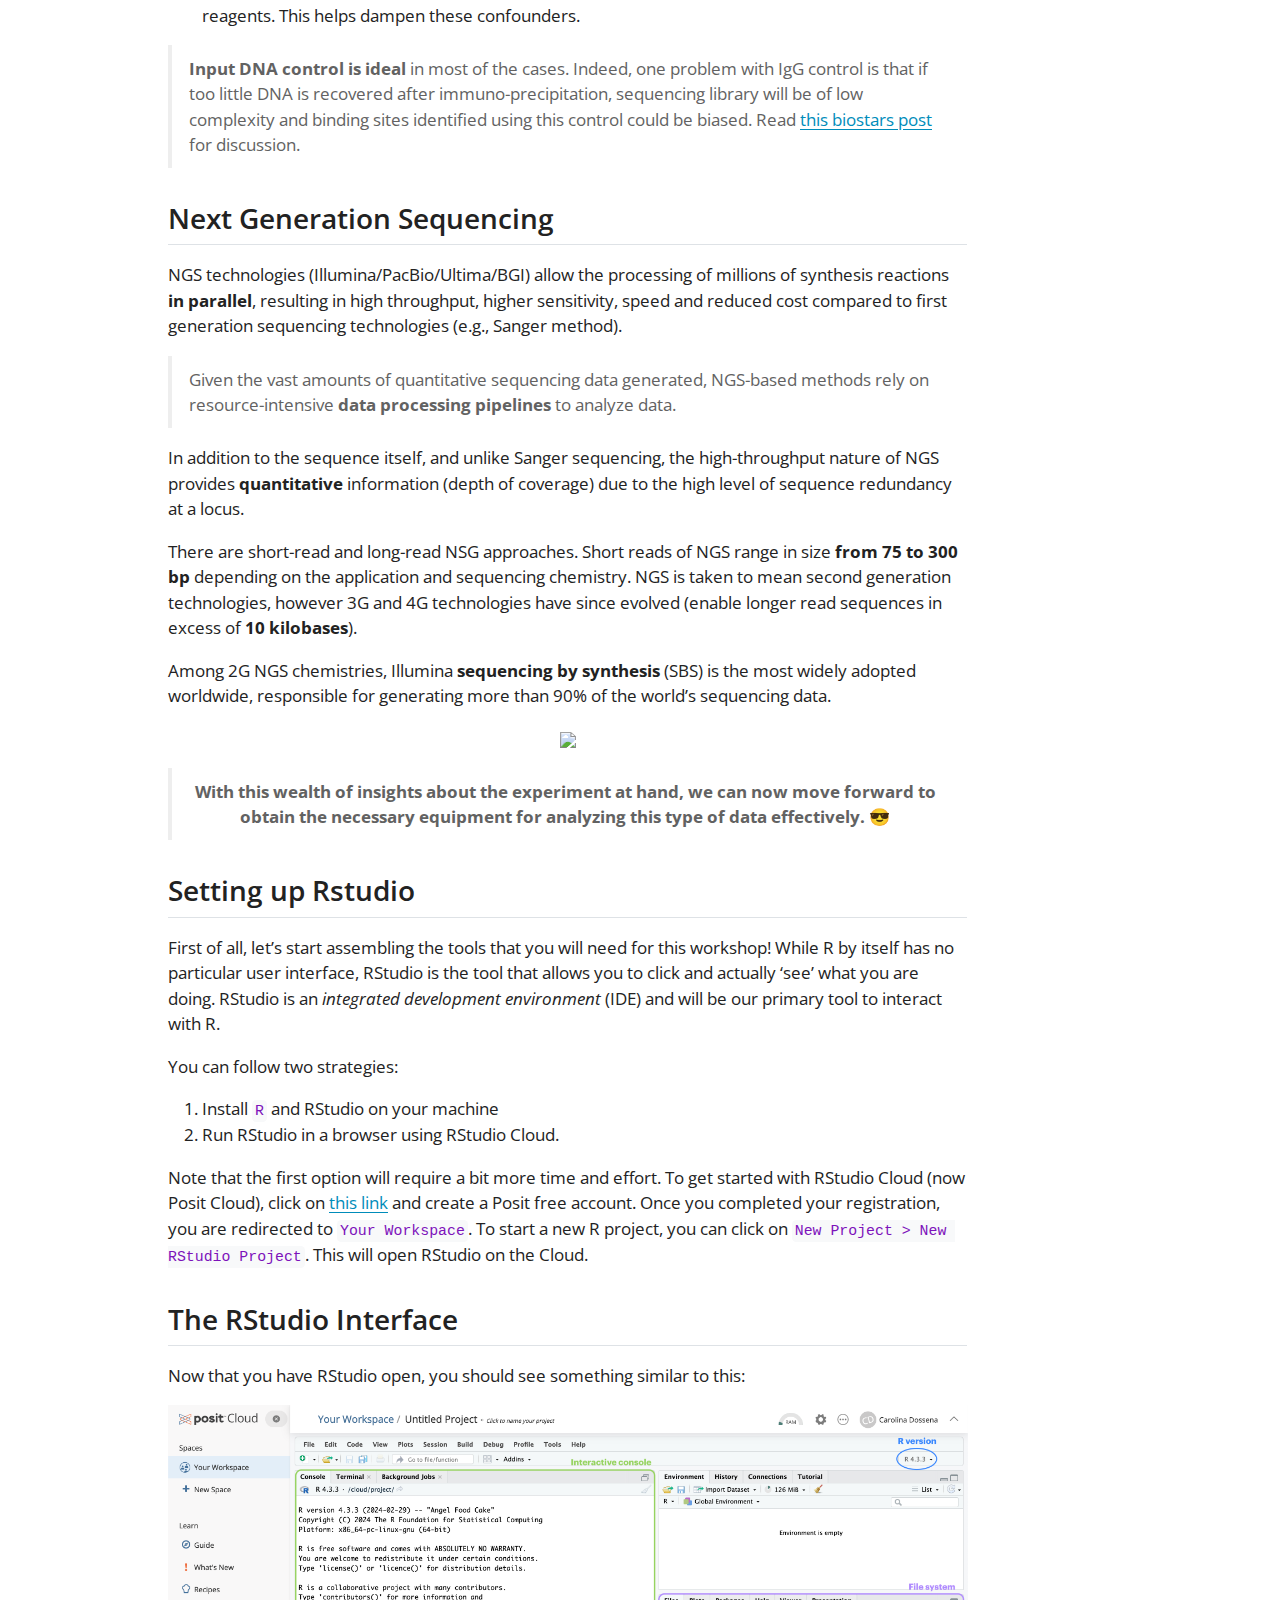
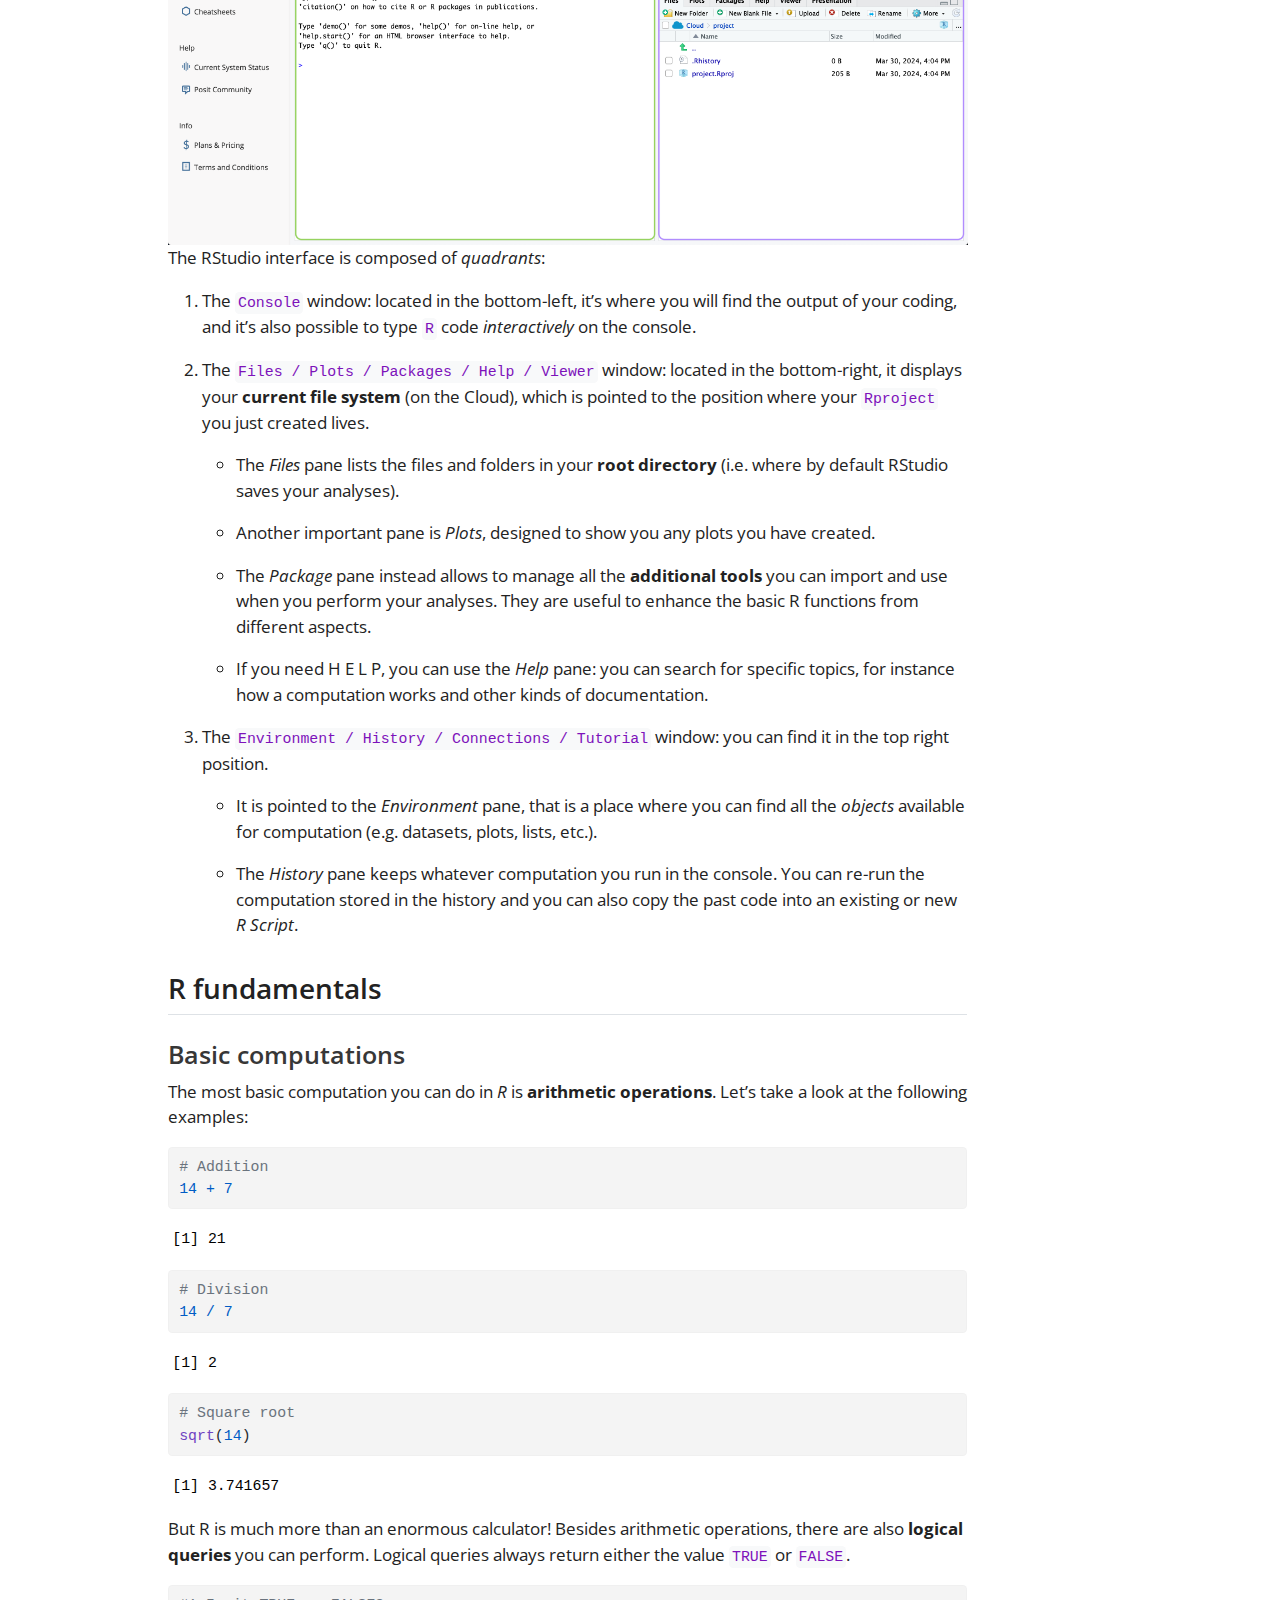
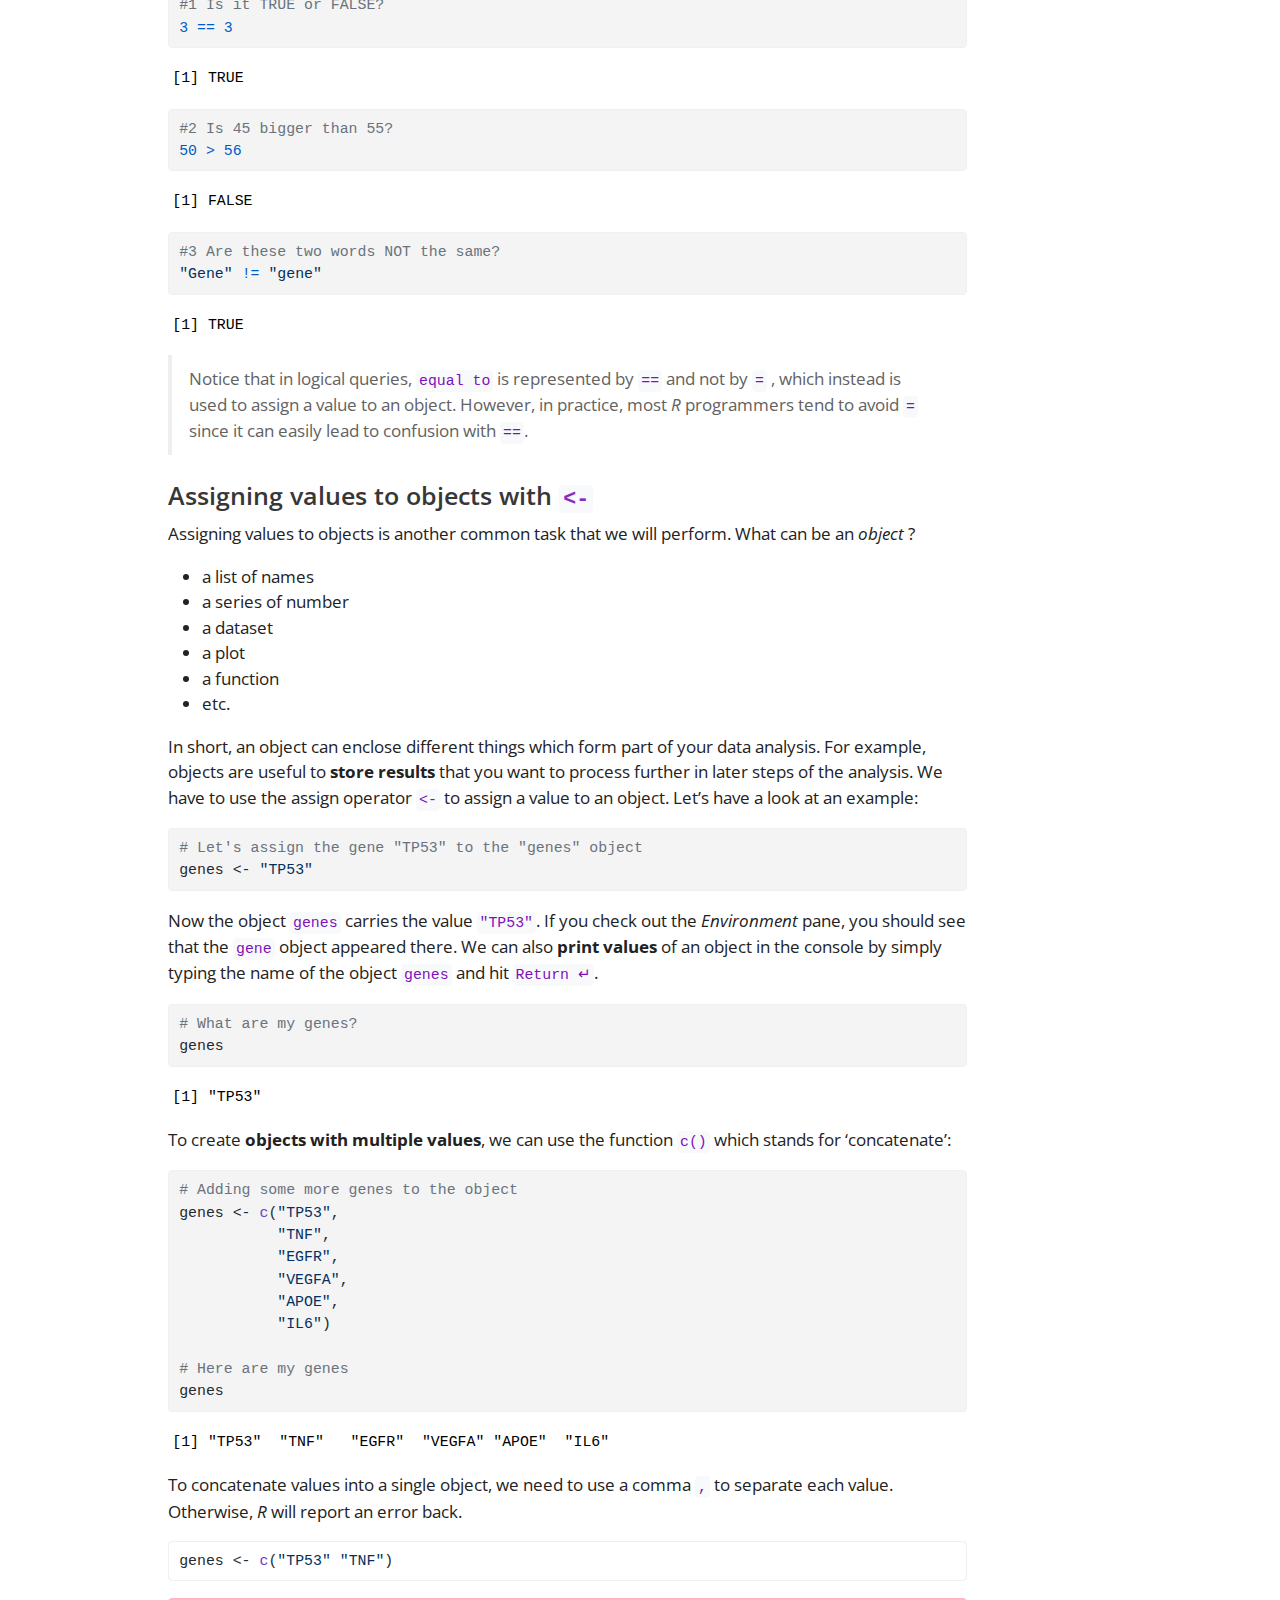
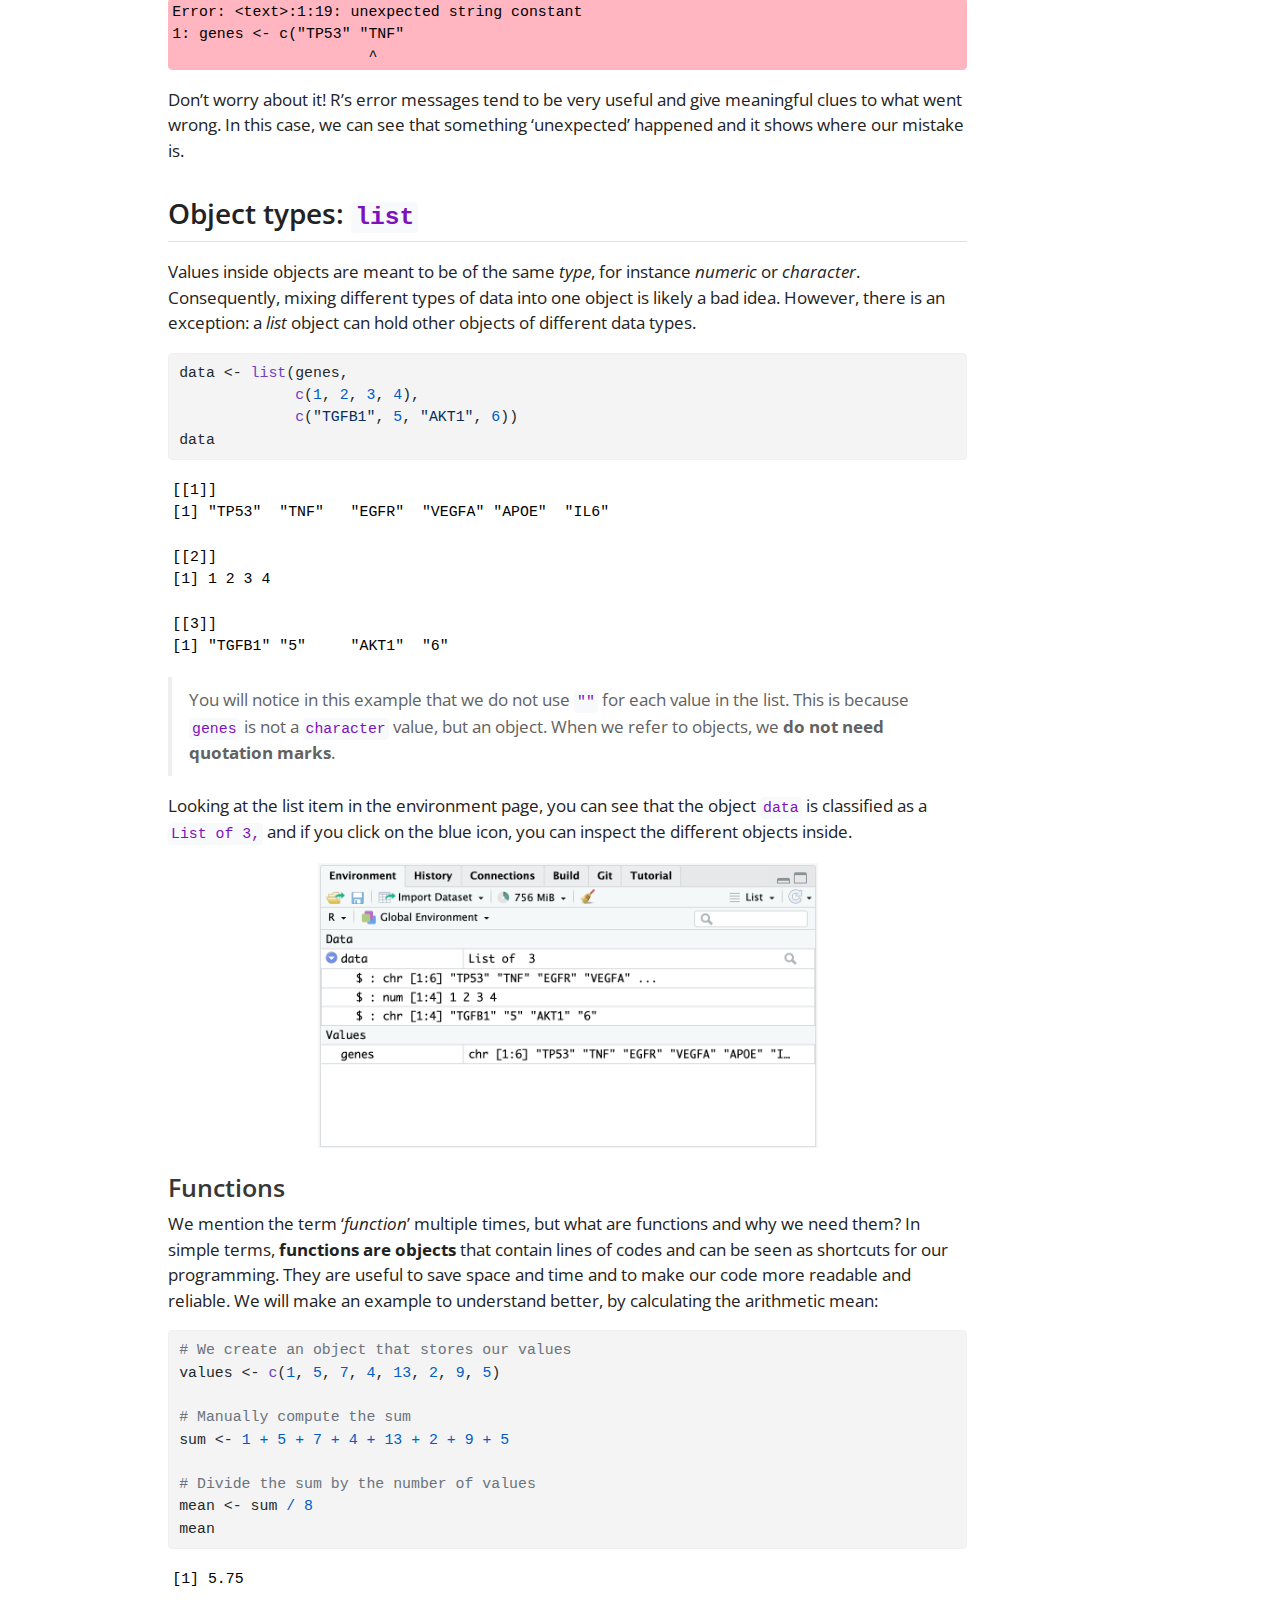
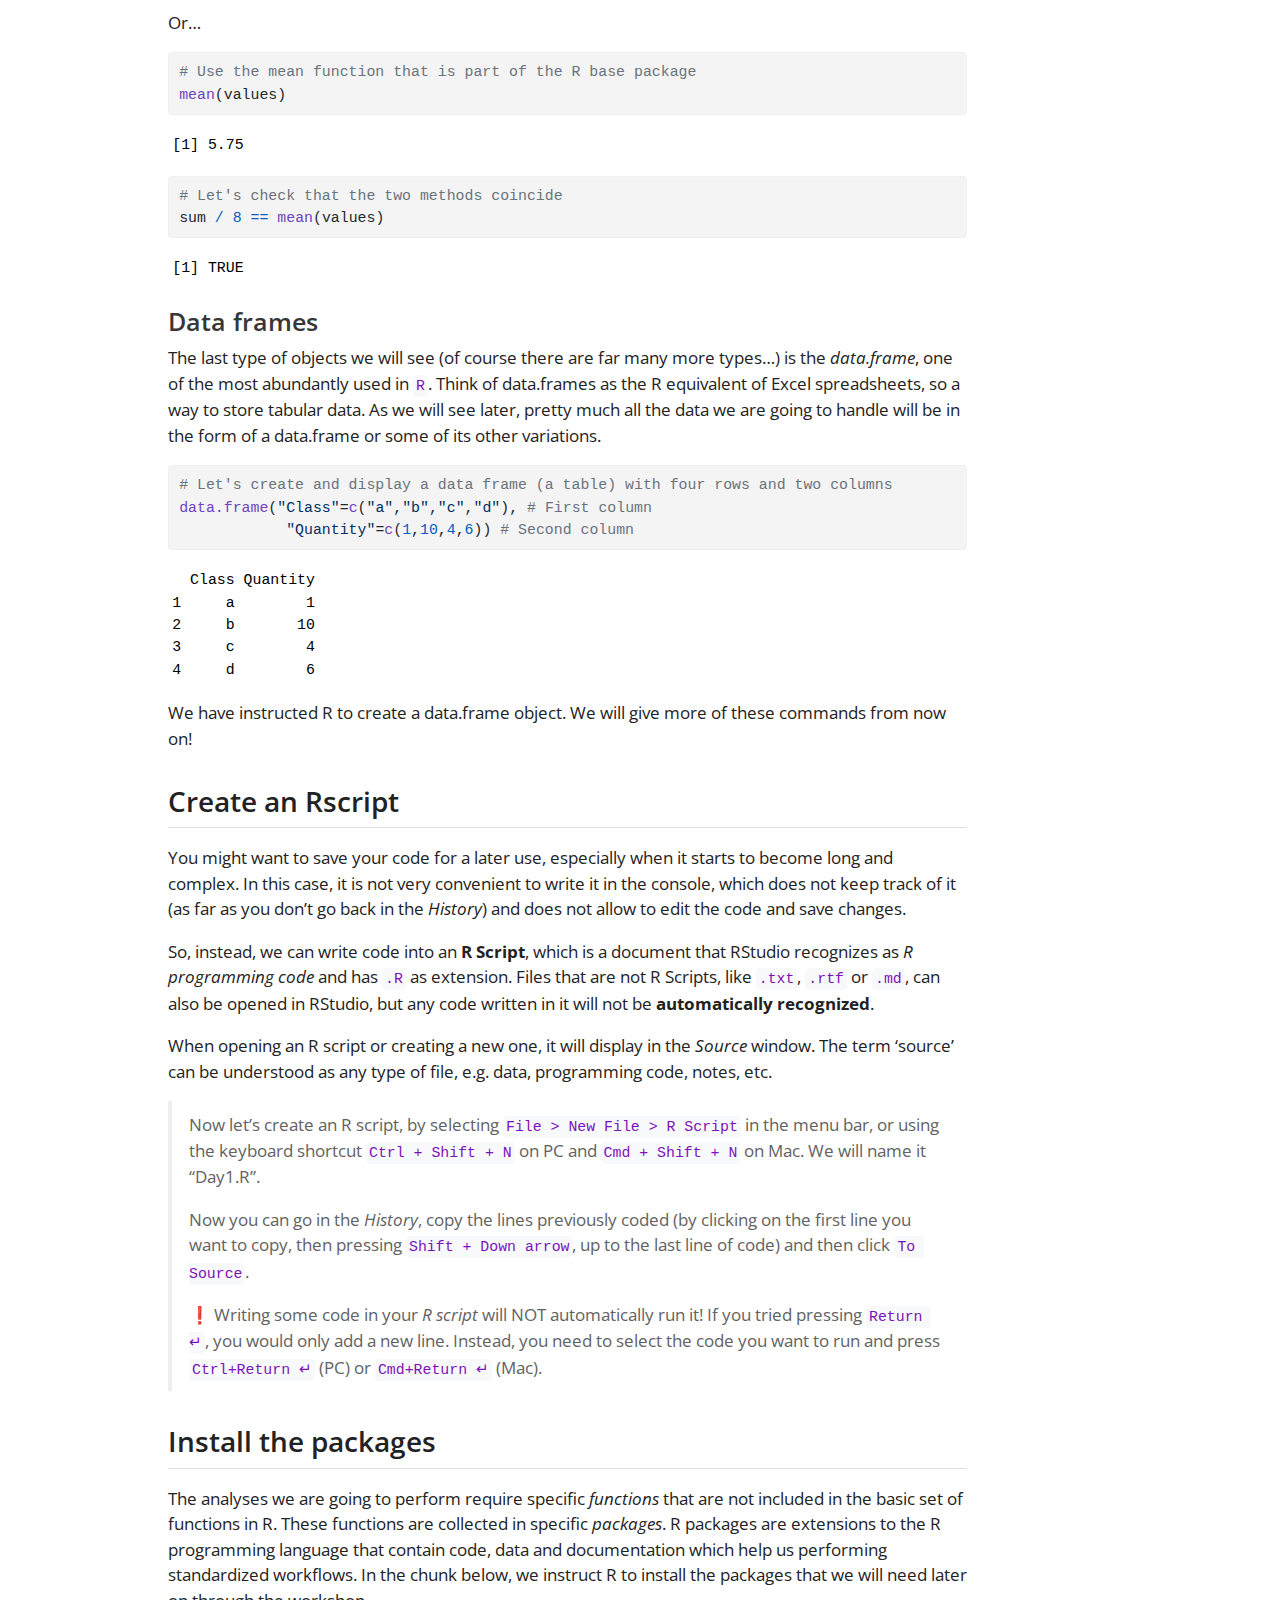
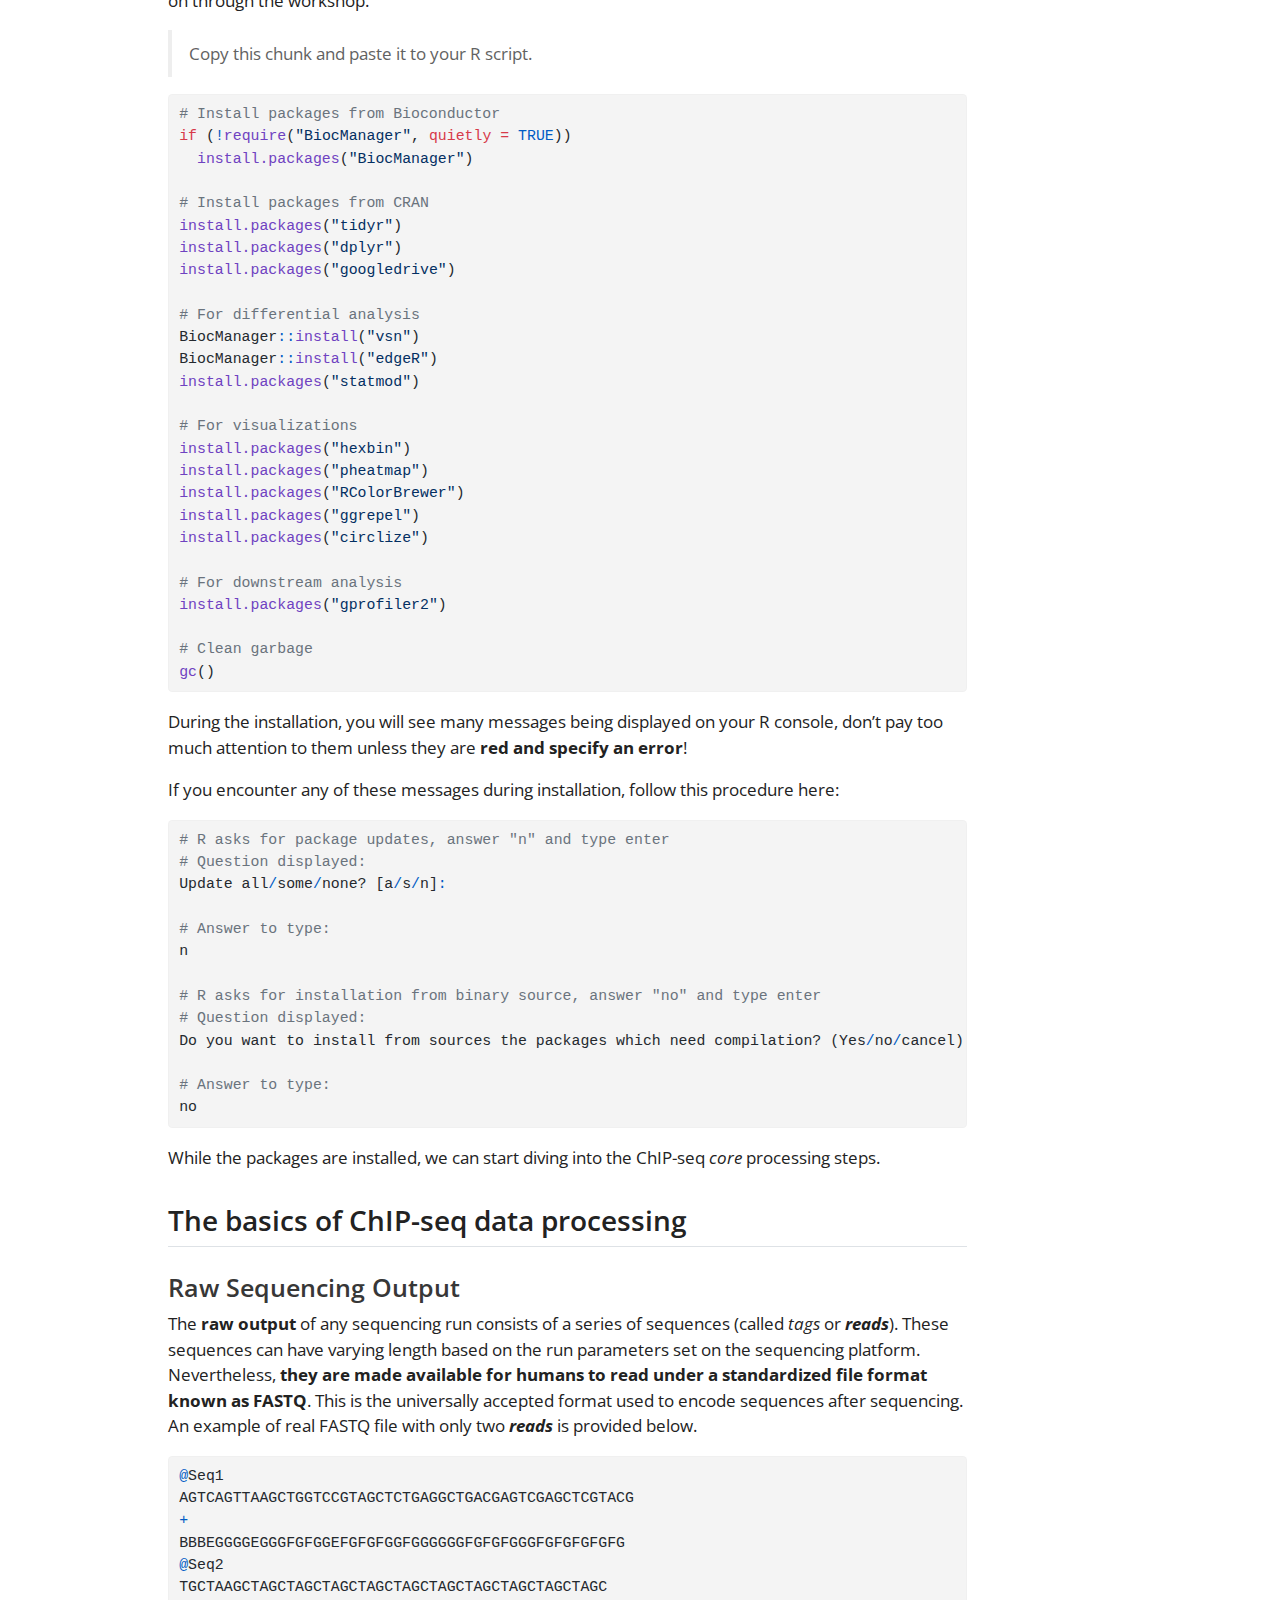
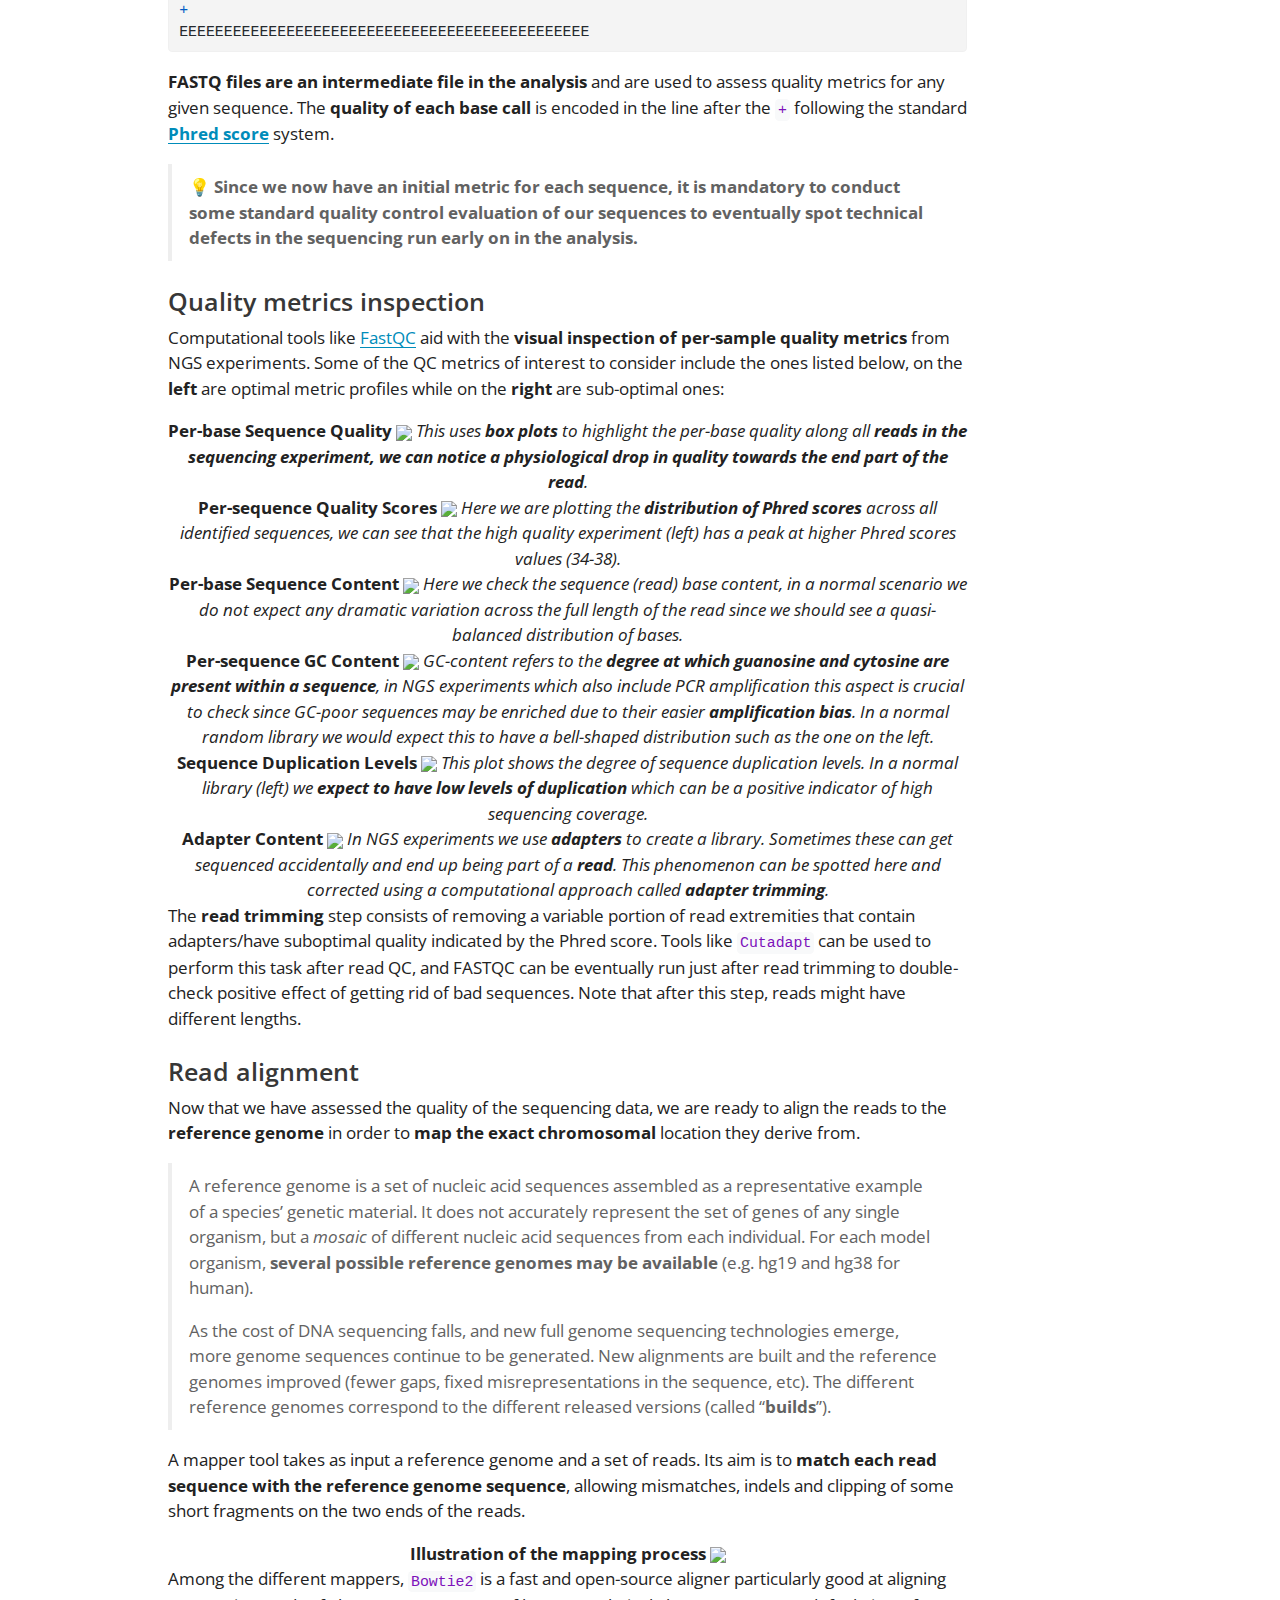
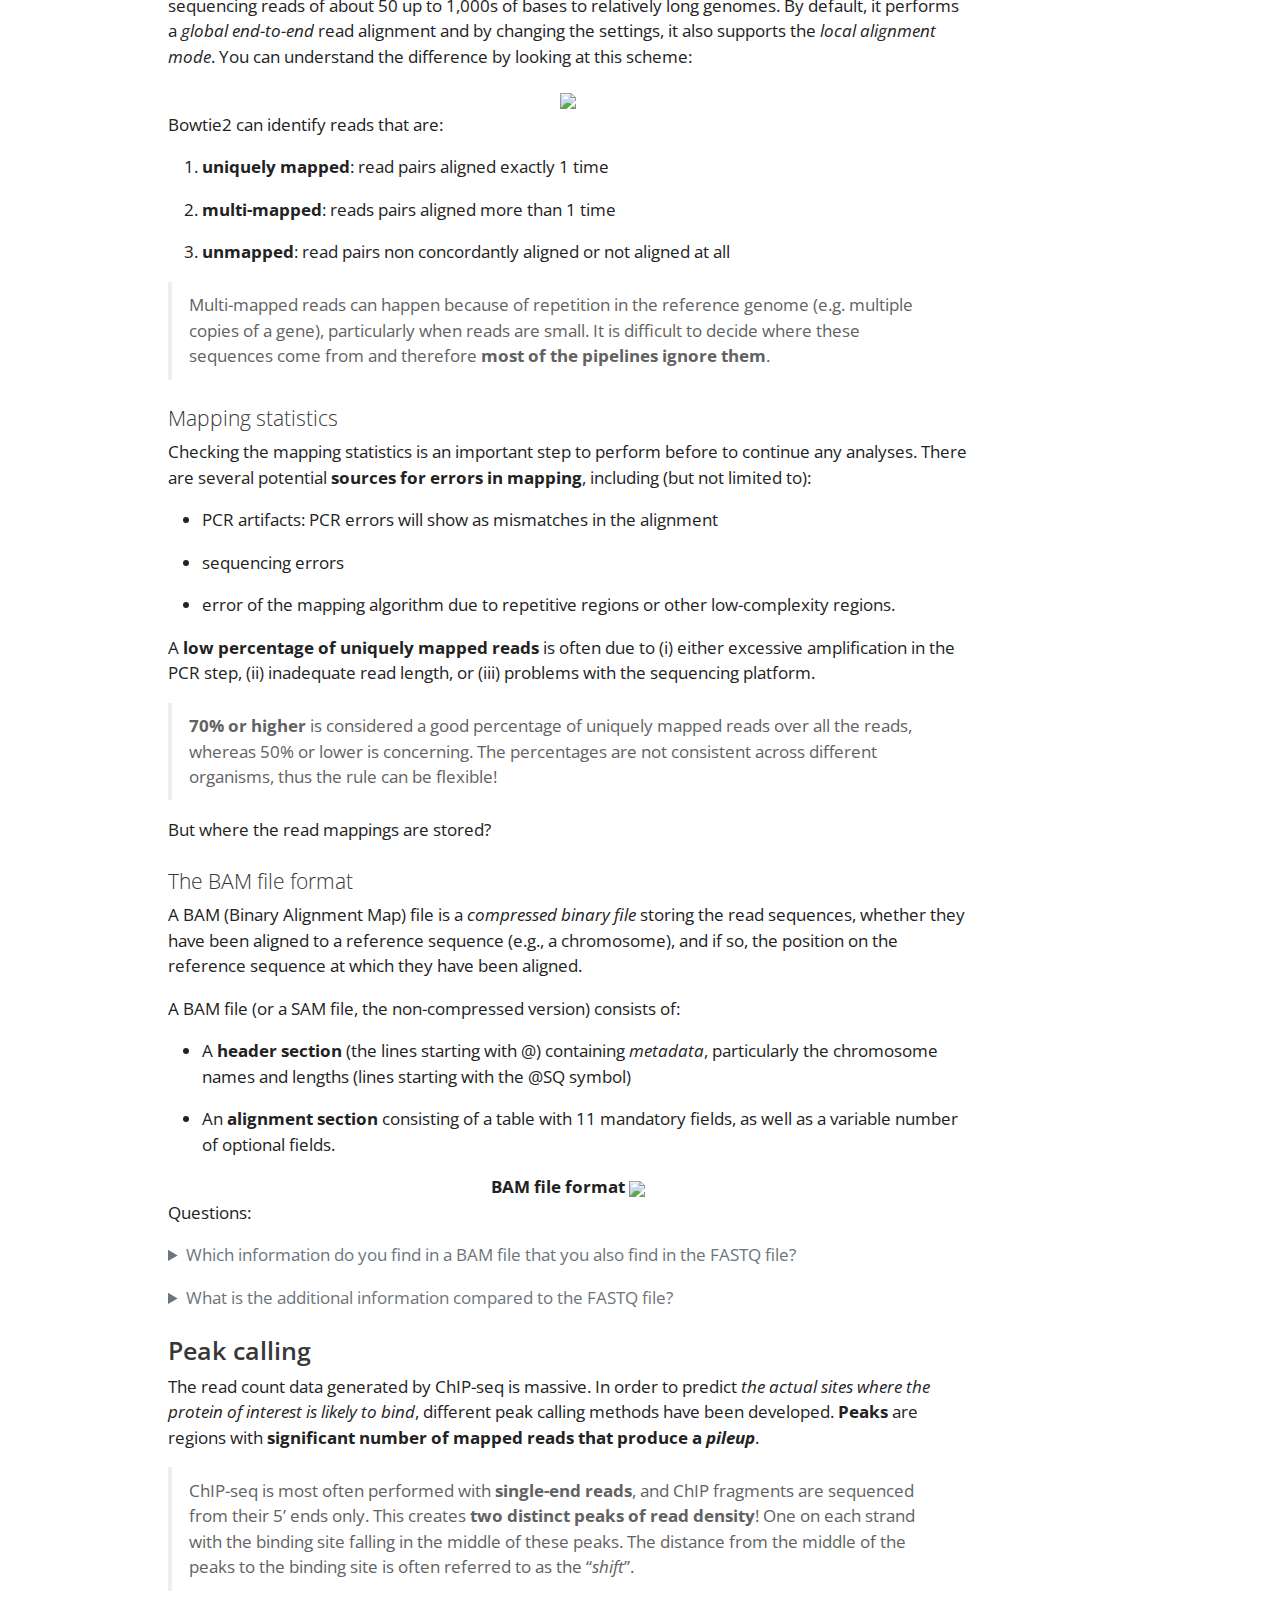
==== commit 72697bb0: "commit day2" ====
--- a/docs/pages/Day1.html
+++ b/docs/pages/Day1.html
@@ -130,6 +130,10 @@
   <li class="nav-item">
     <a class="nav-link active" href="../pages/Day1.html" aria-current="page"> 
 <span class="menu-text">Day 1</span></a>
+  </li>  
+  <li class="nav-item">
+    <a class="nav-link" href=".././pages/day2.Rmd"> 
+<span class="menu-text">Day 2</span></a>
   </li>  
 </ul>
             <ul class="navbar-nav navbar-nav-scroll ms-auto">
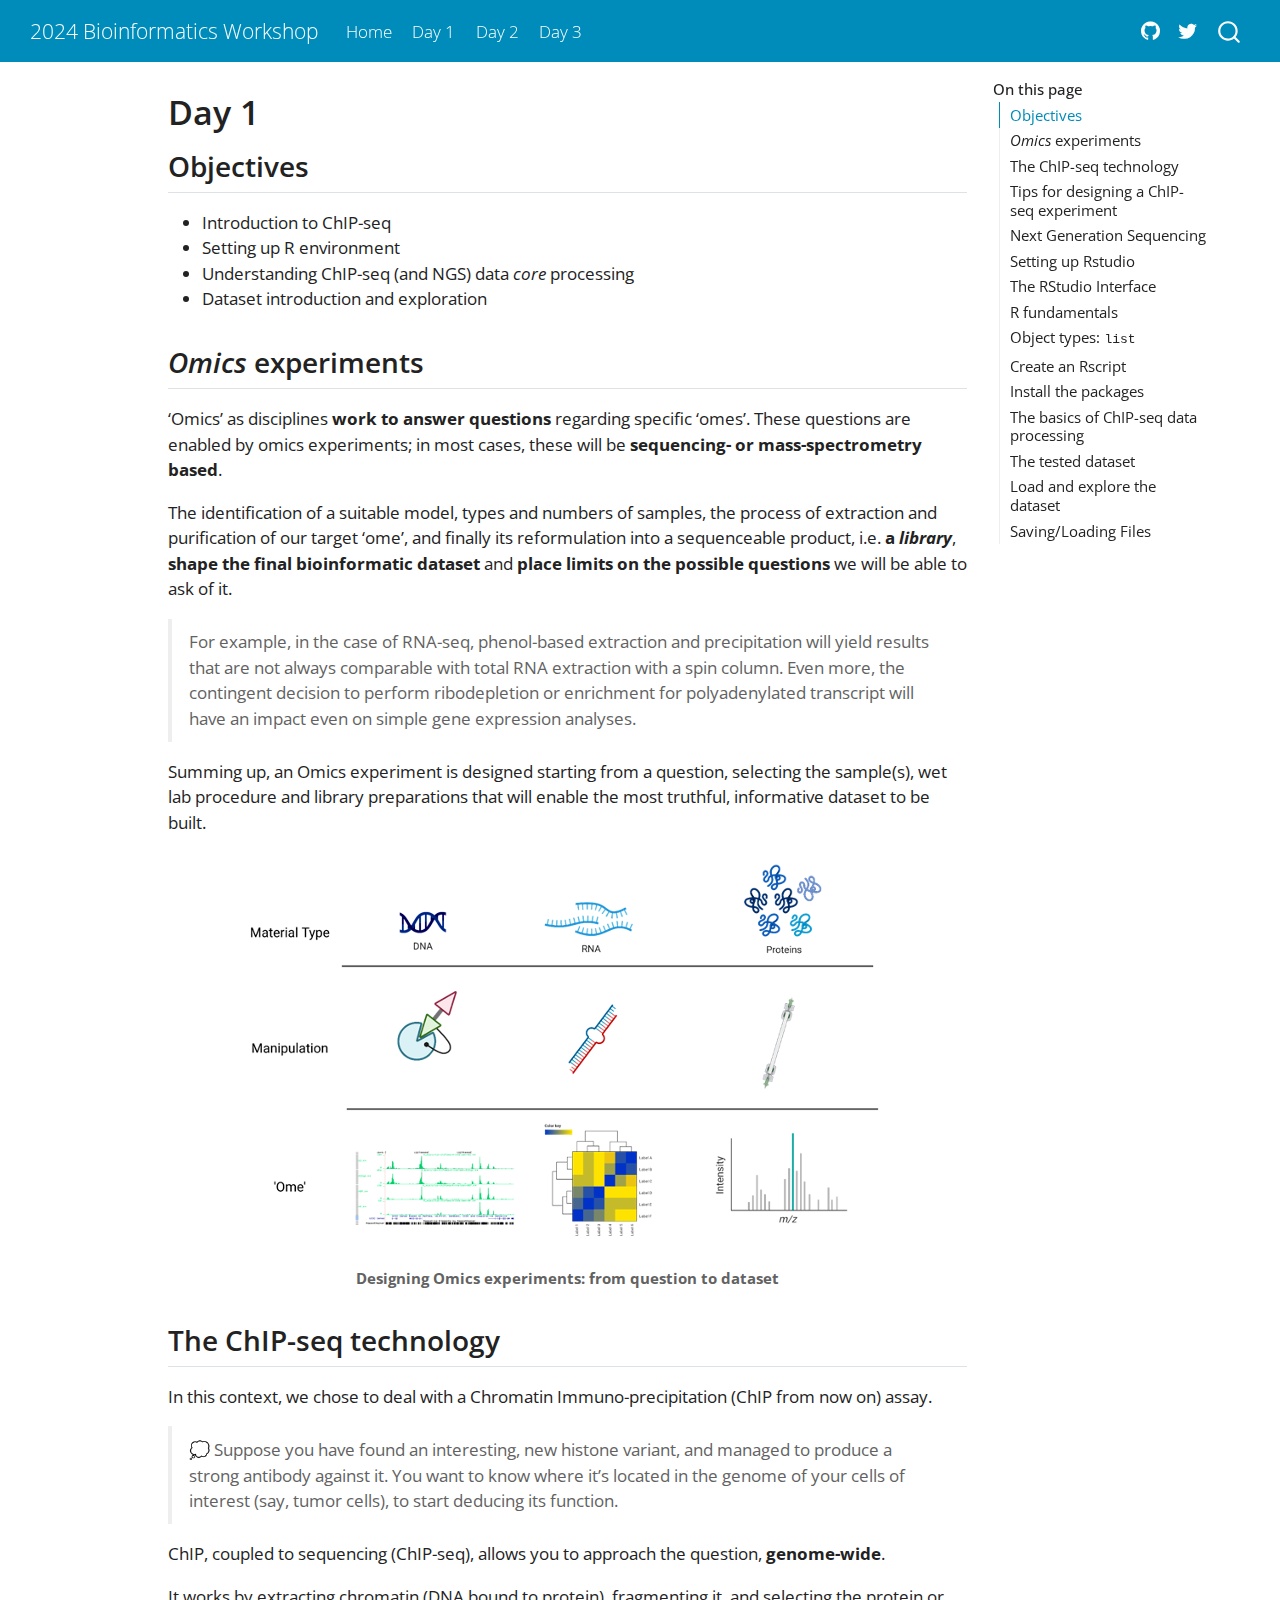
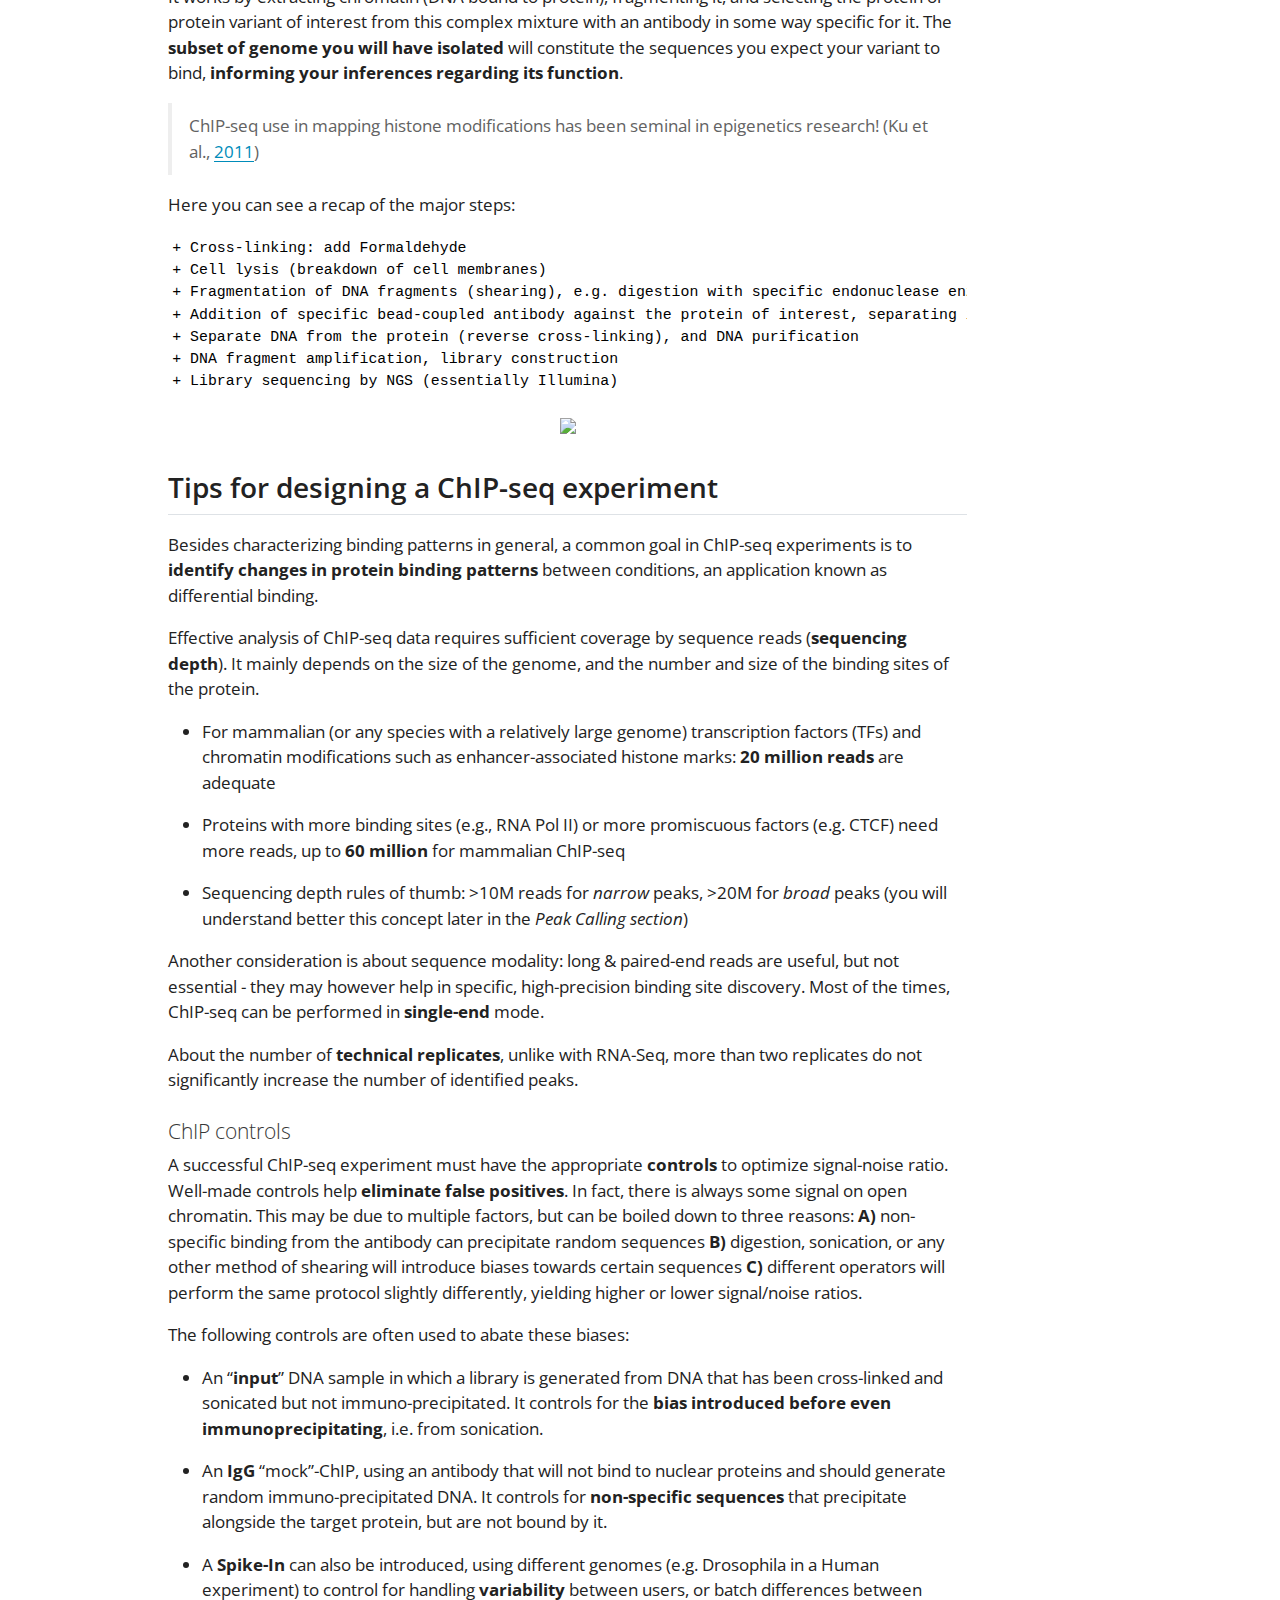
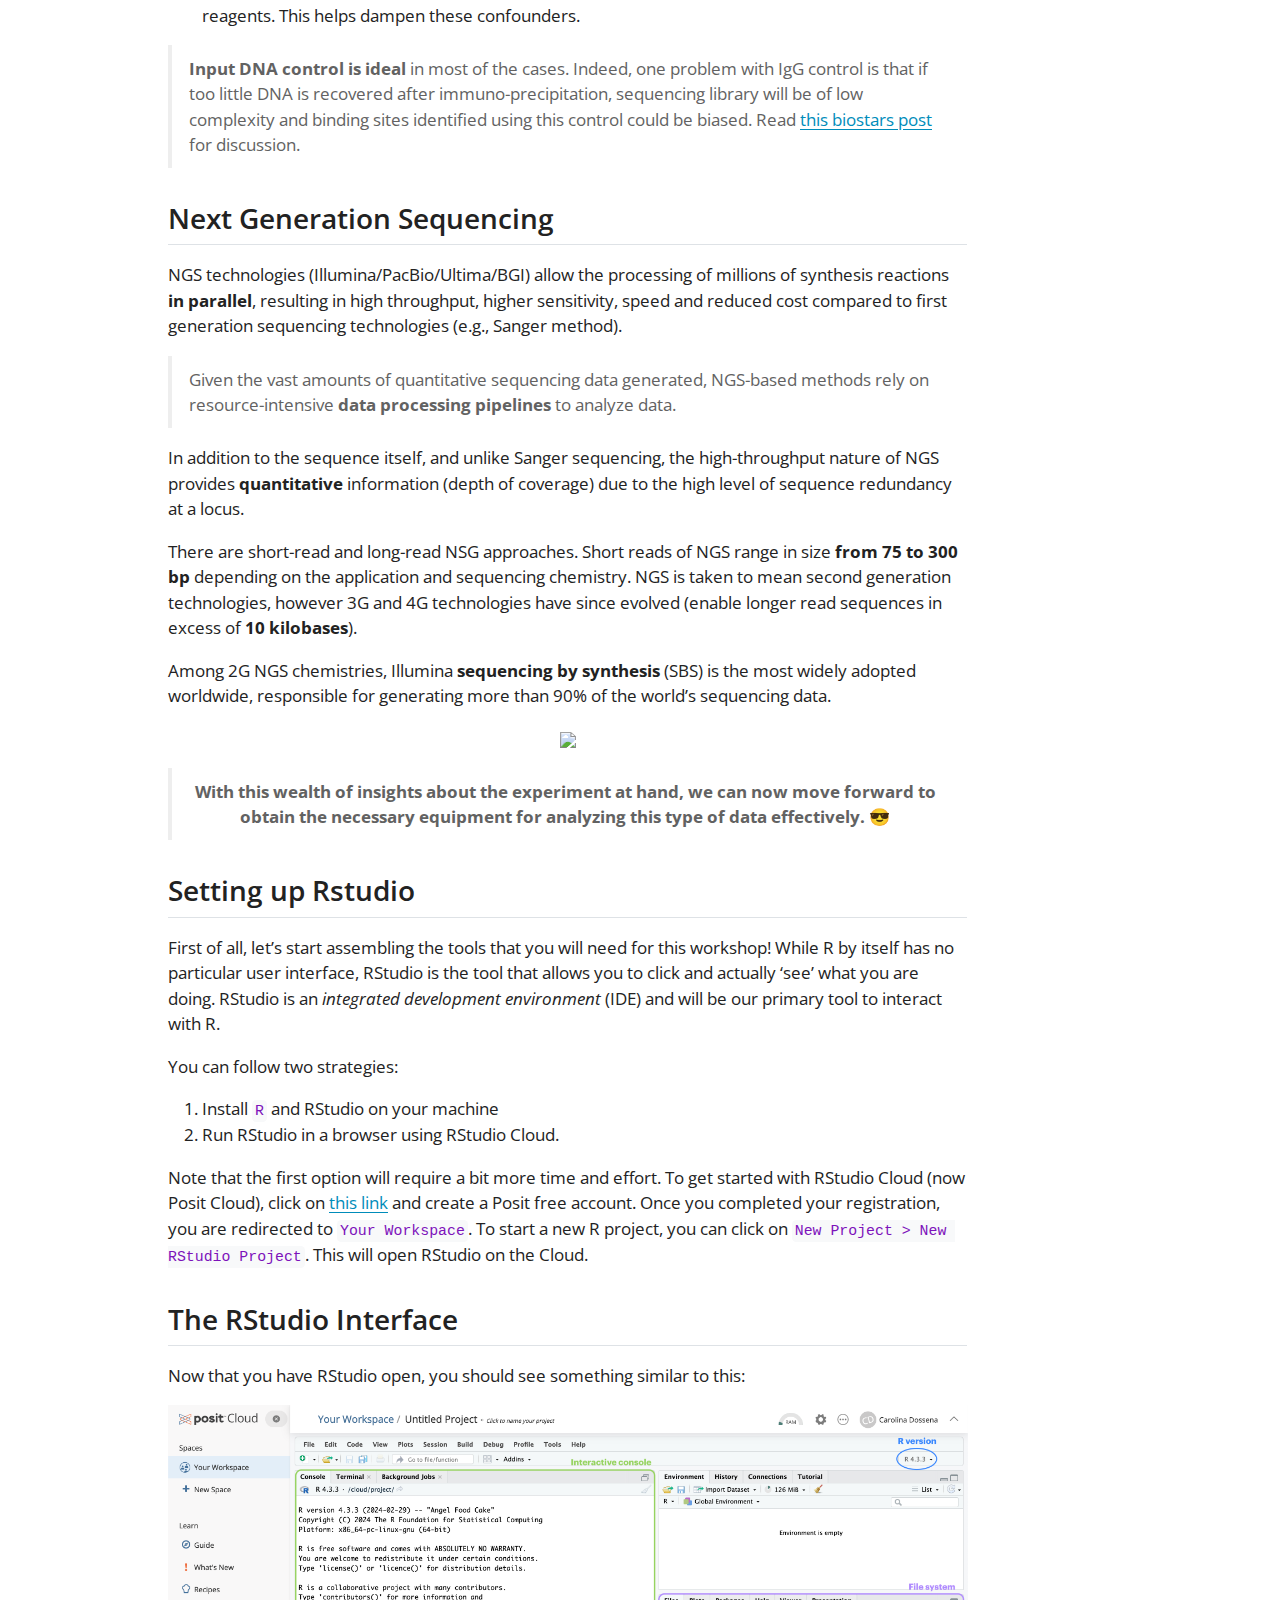
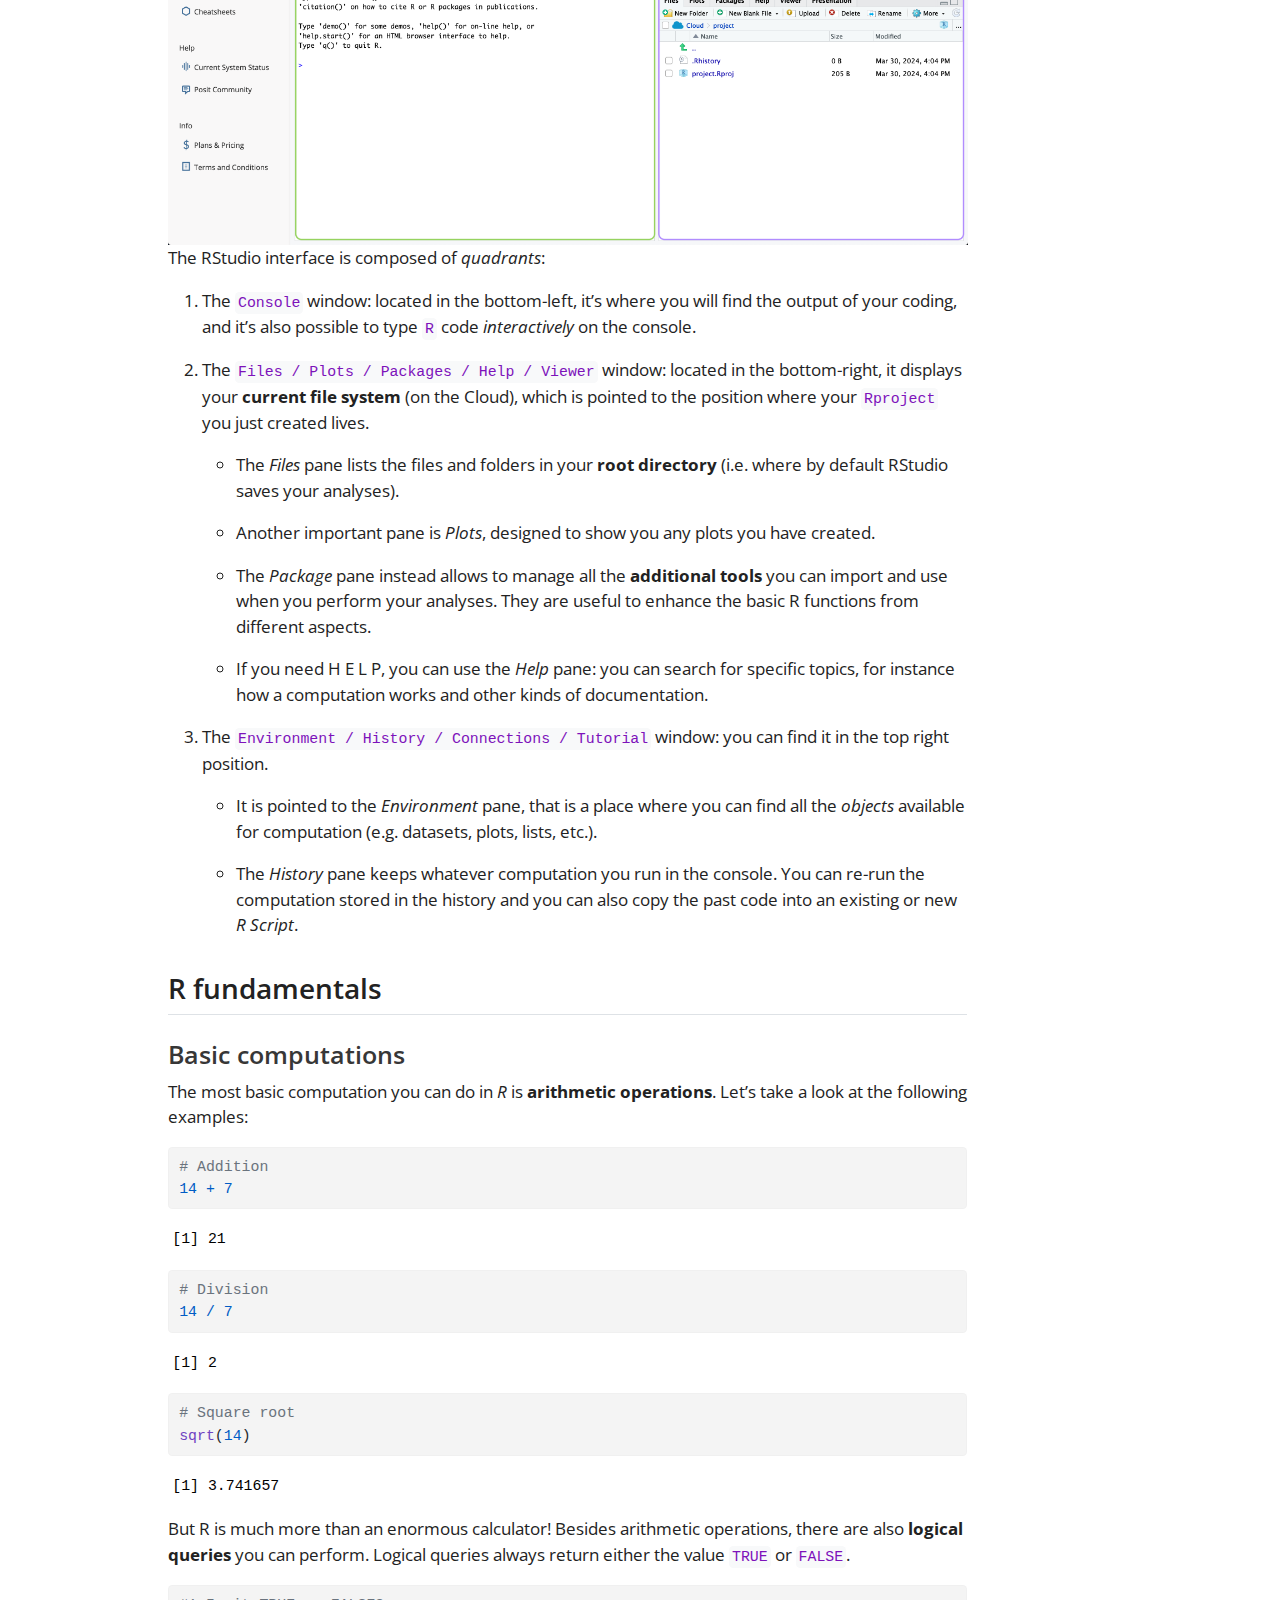
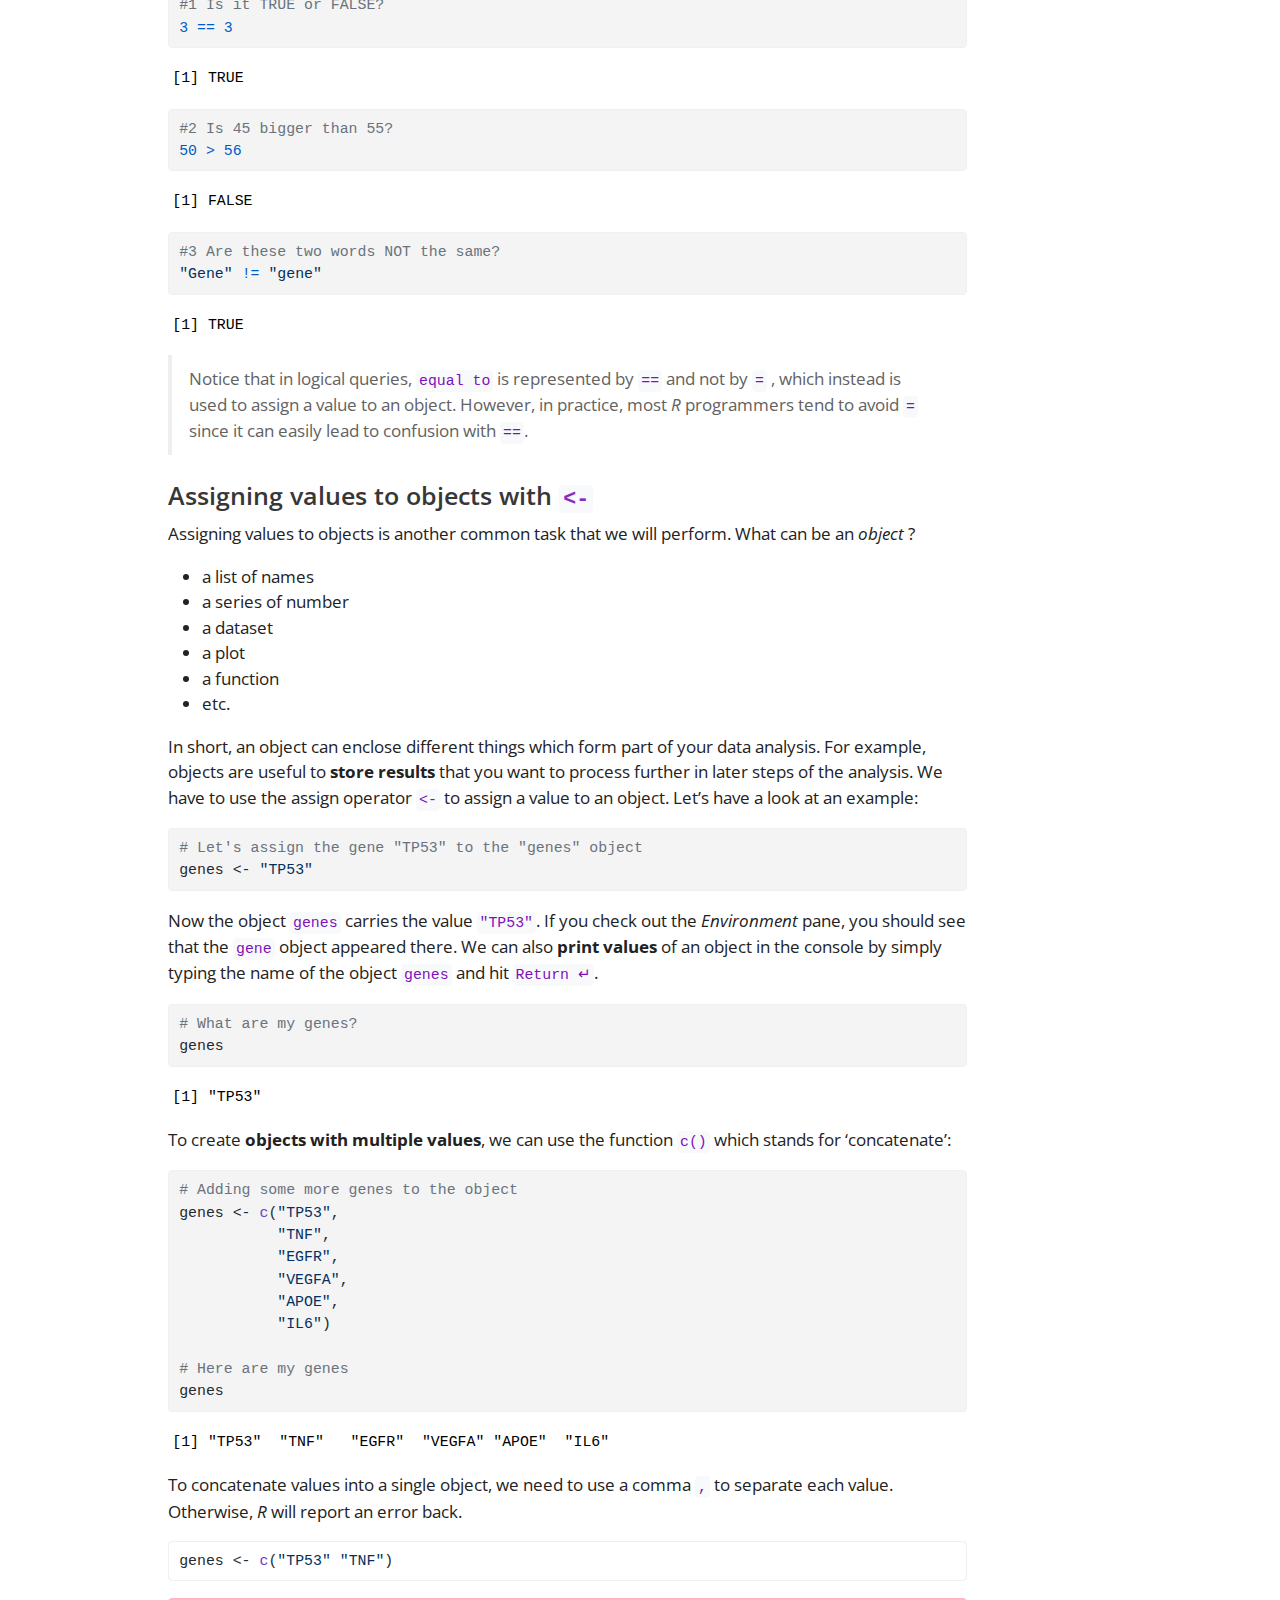
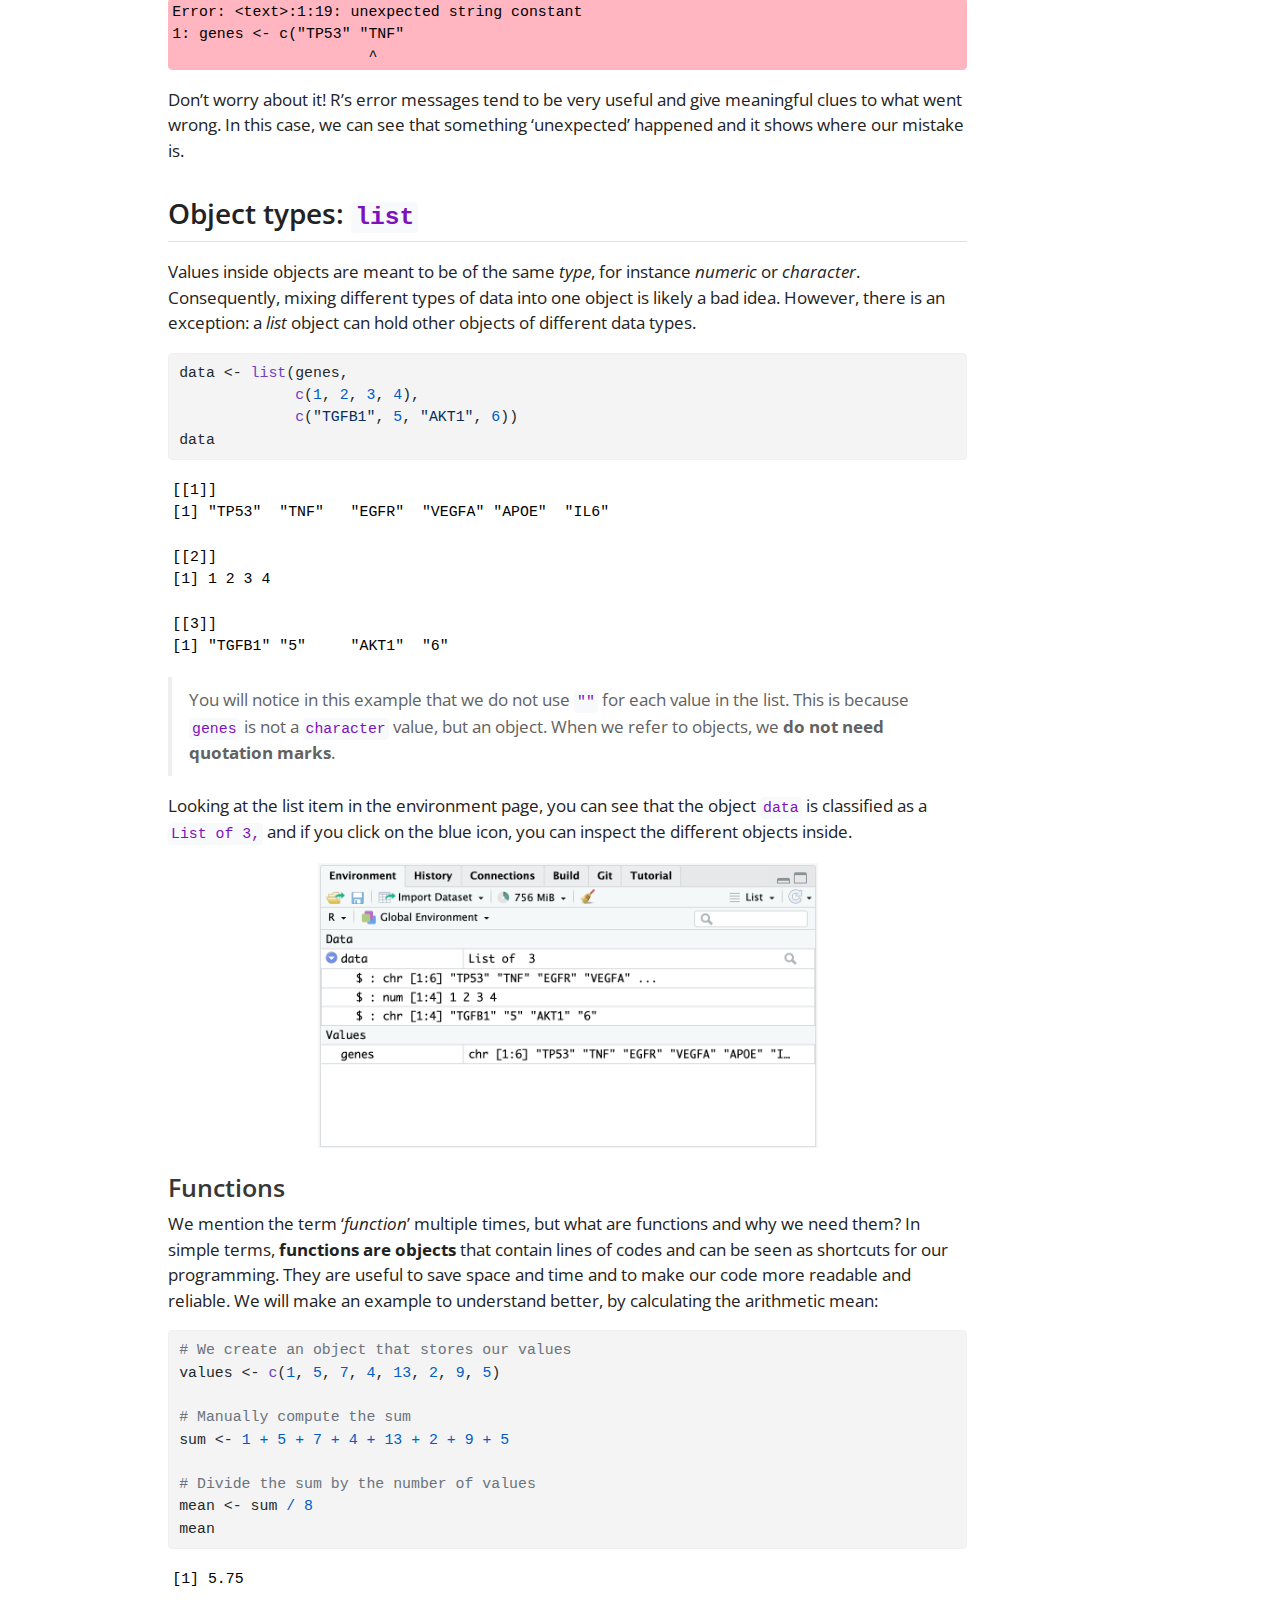
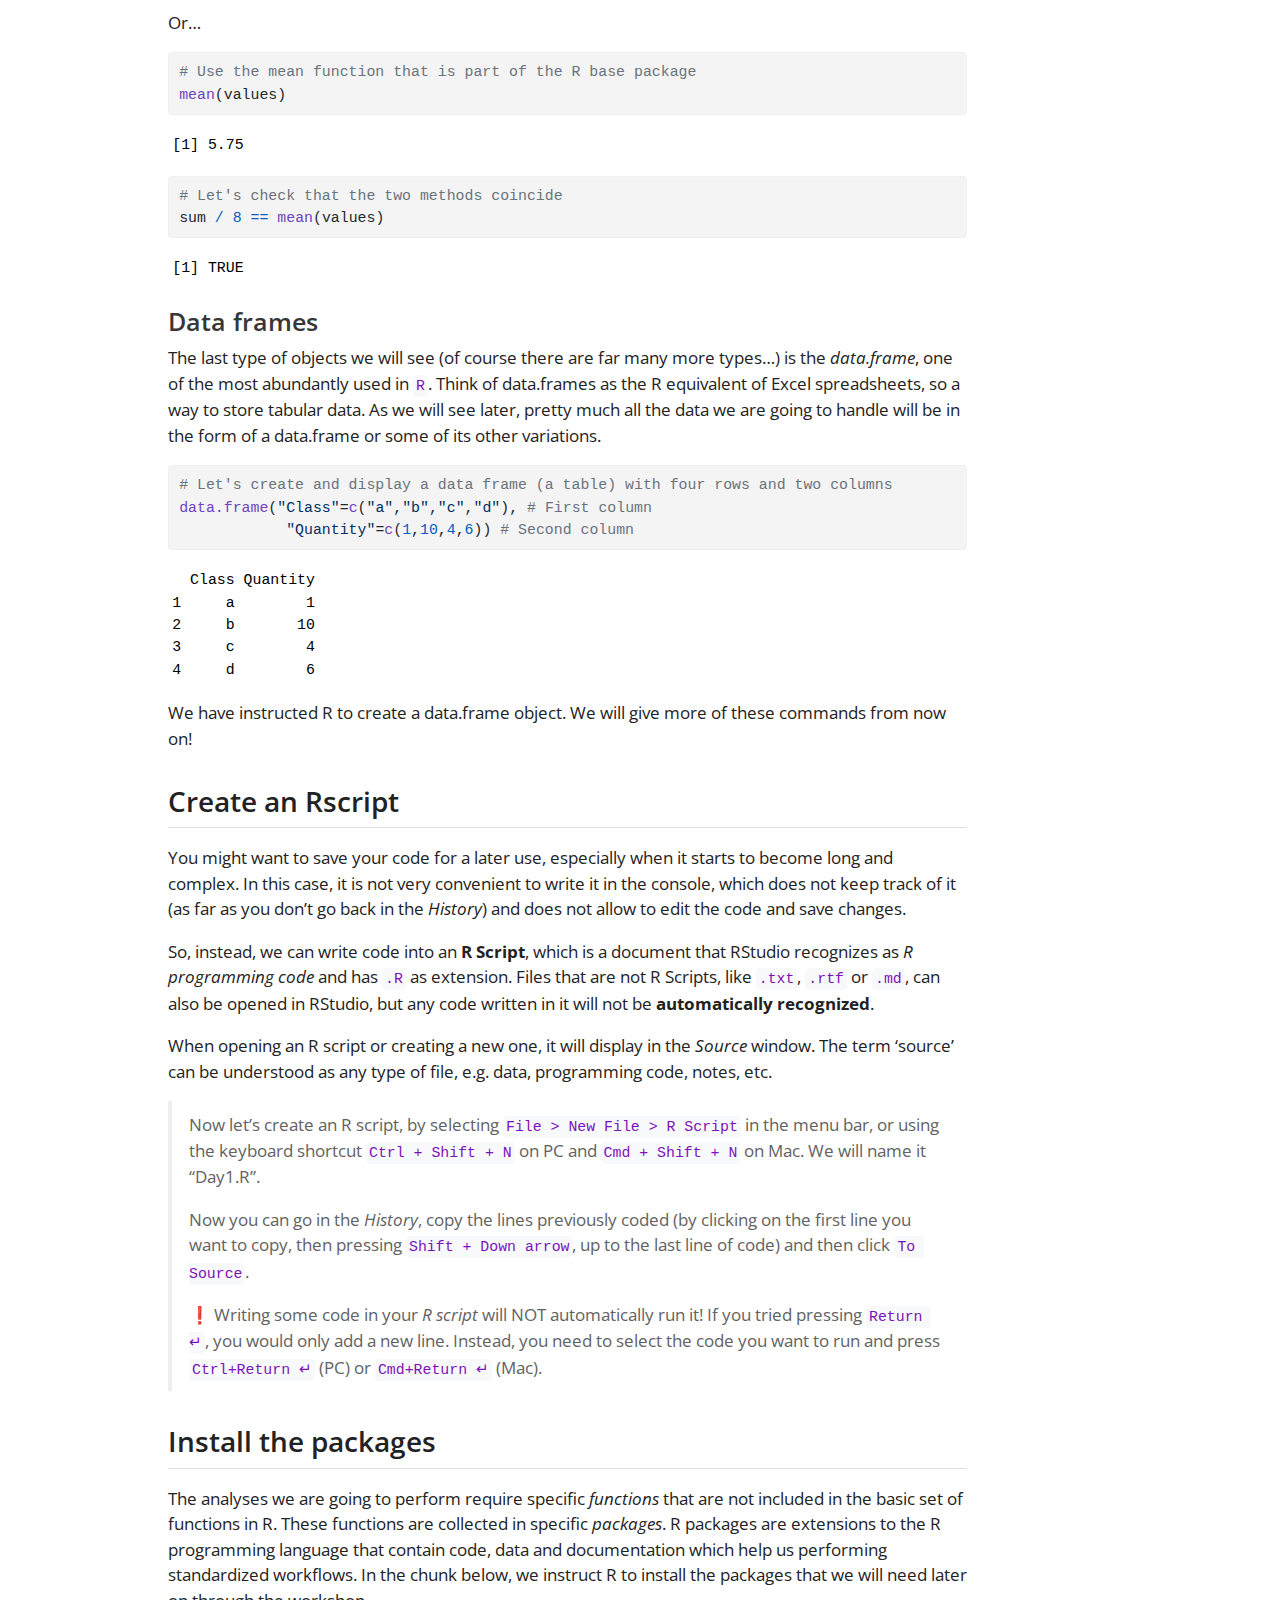
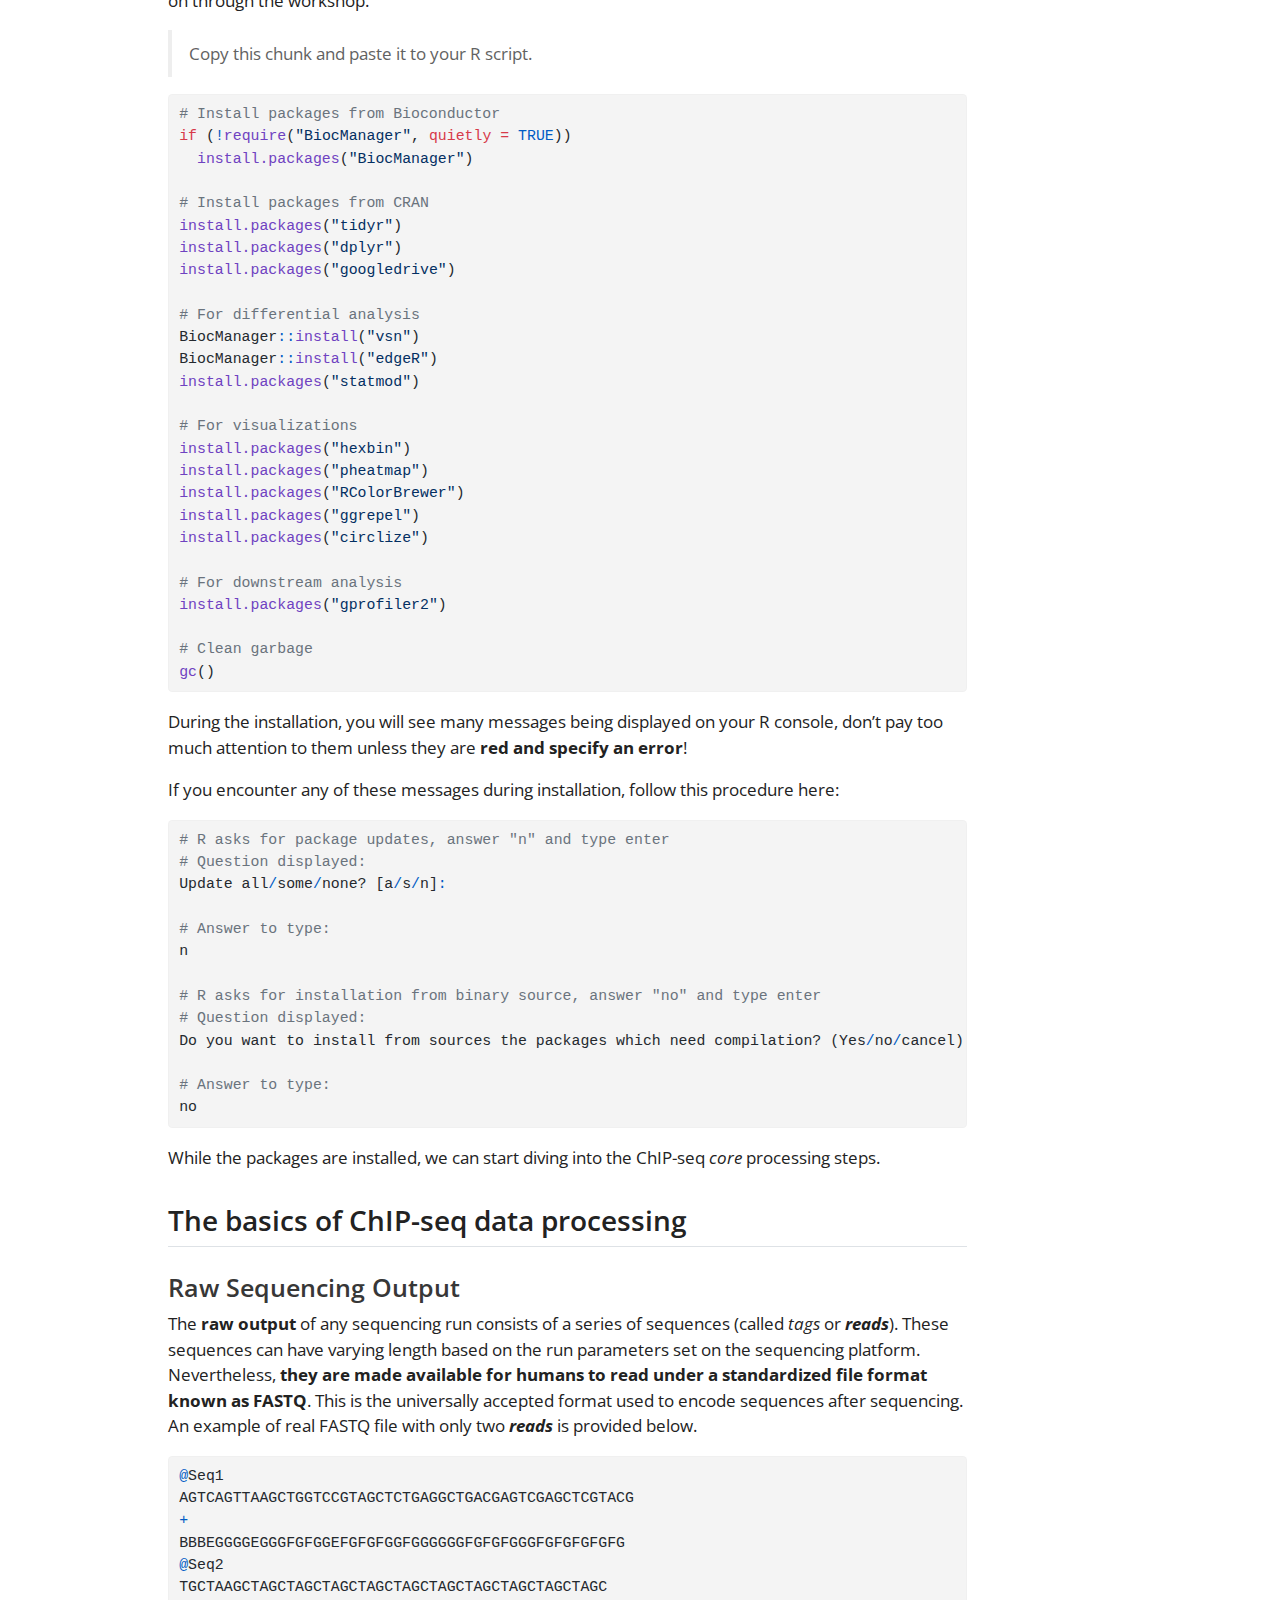
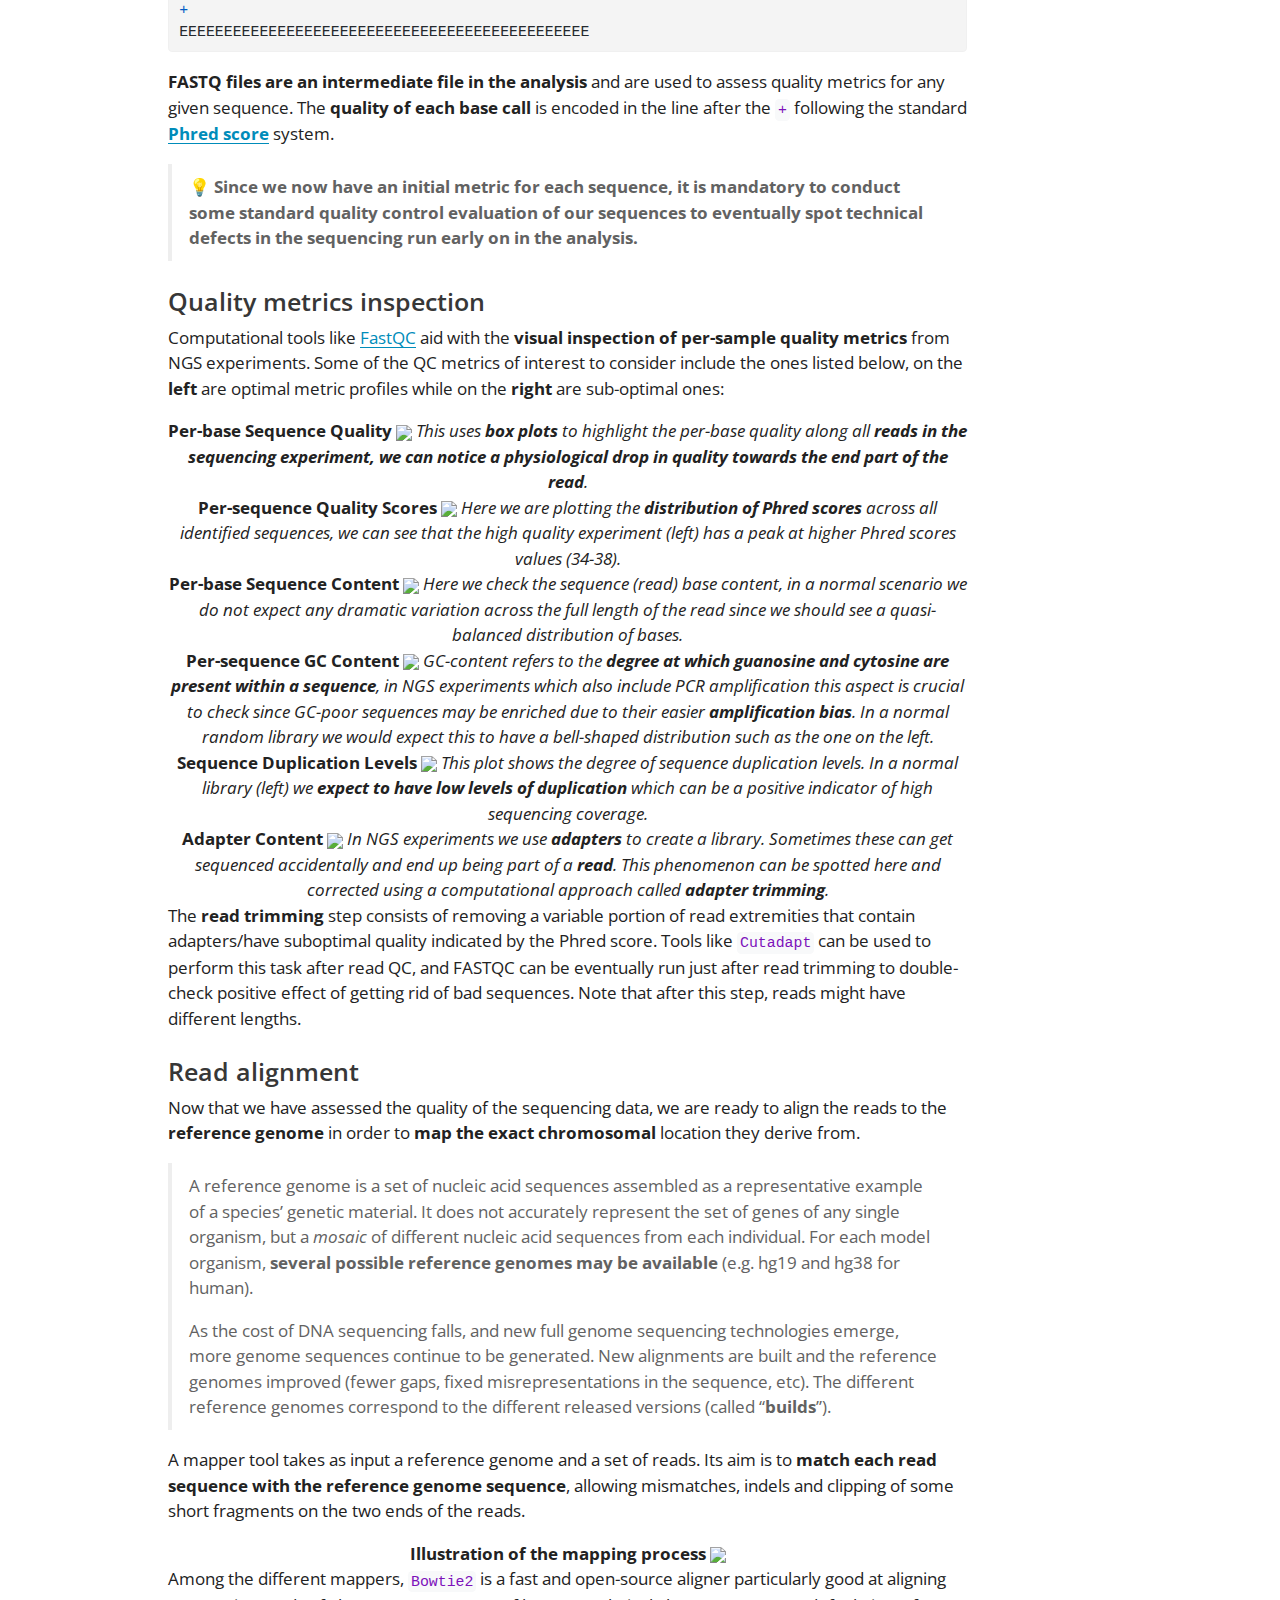
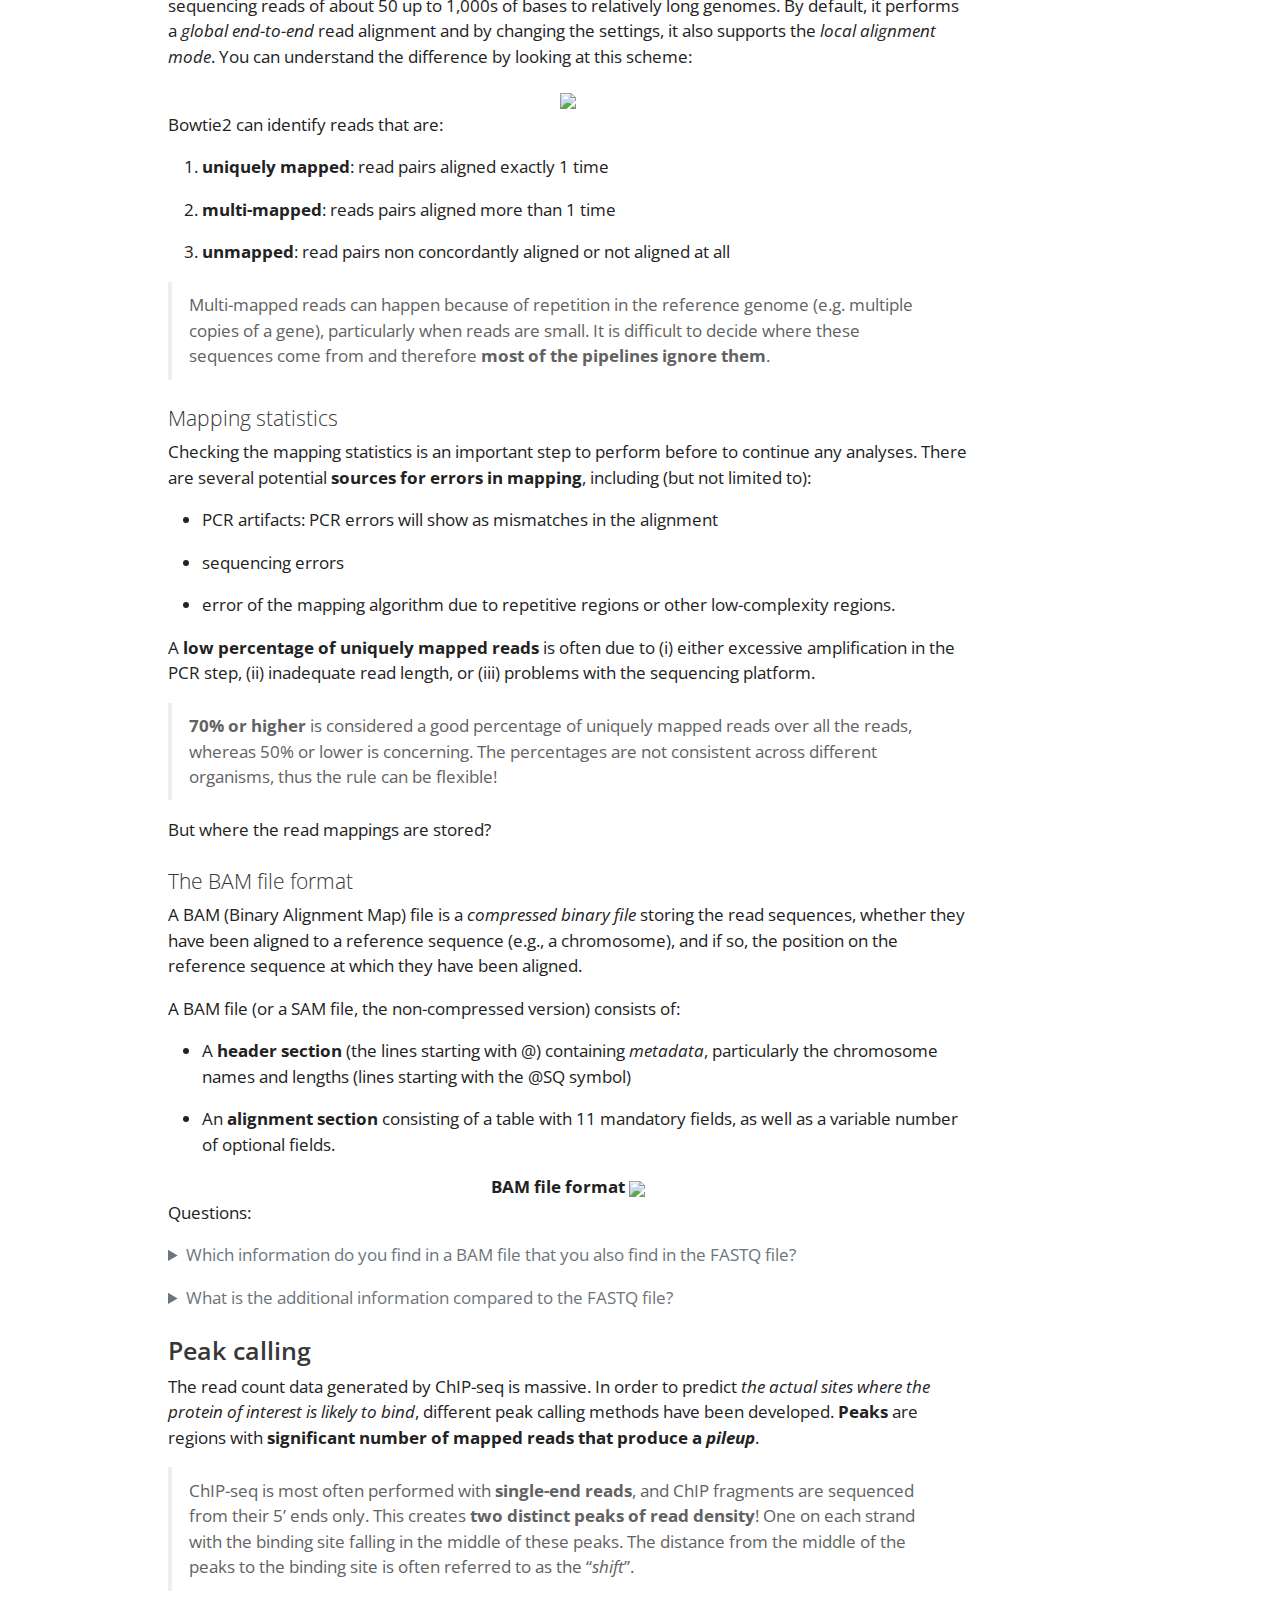
==== commit c6c7e760: "commit Day 3" ====
--- a/docs/pages/Day1.html
+++ b/docs/pages/Day1.html
@@ -132,8 +132,12 @@
 <span class="menu-text">Day 1</span></a>
   </li>  
   <li class="nav-item">
-    <a class="nav-link" href=".././pages/day2.Rmd"> 
+    <a class="nav-link" href="../pages/Day2.html"> 
 <span class="menu-text">Day 2</span></a>
+  </li>  
+  <li class="nav-item">
+    <a class="nav-link" href="../pages/Day3.html"> 
+<span class="menu-text">Day 3</span></a>
   </li>  
 </ul>
             <ul class="navbar-nav navbar-nav-scroll ms-auto">
